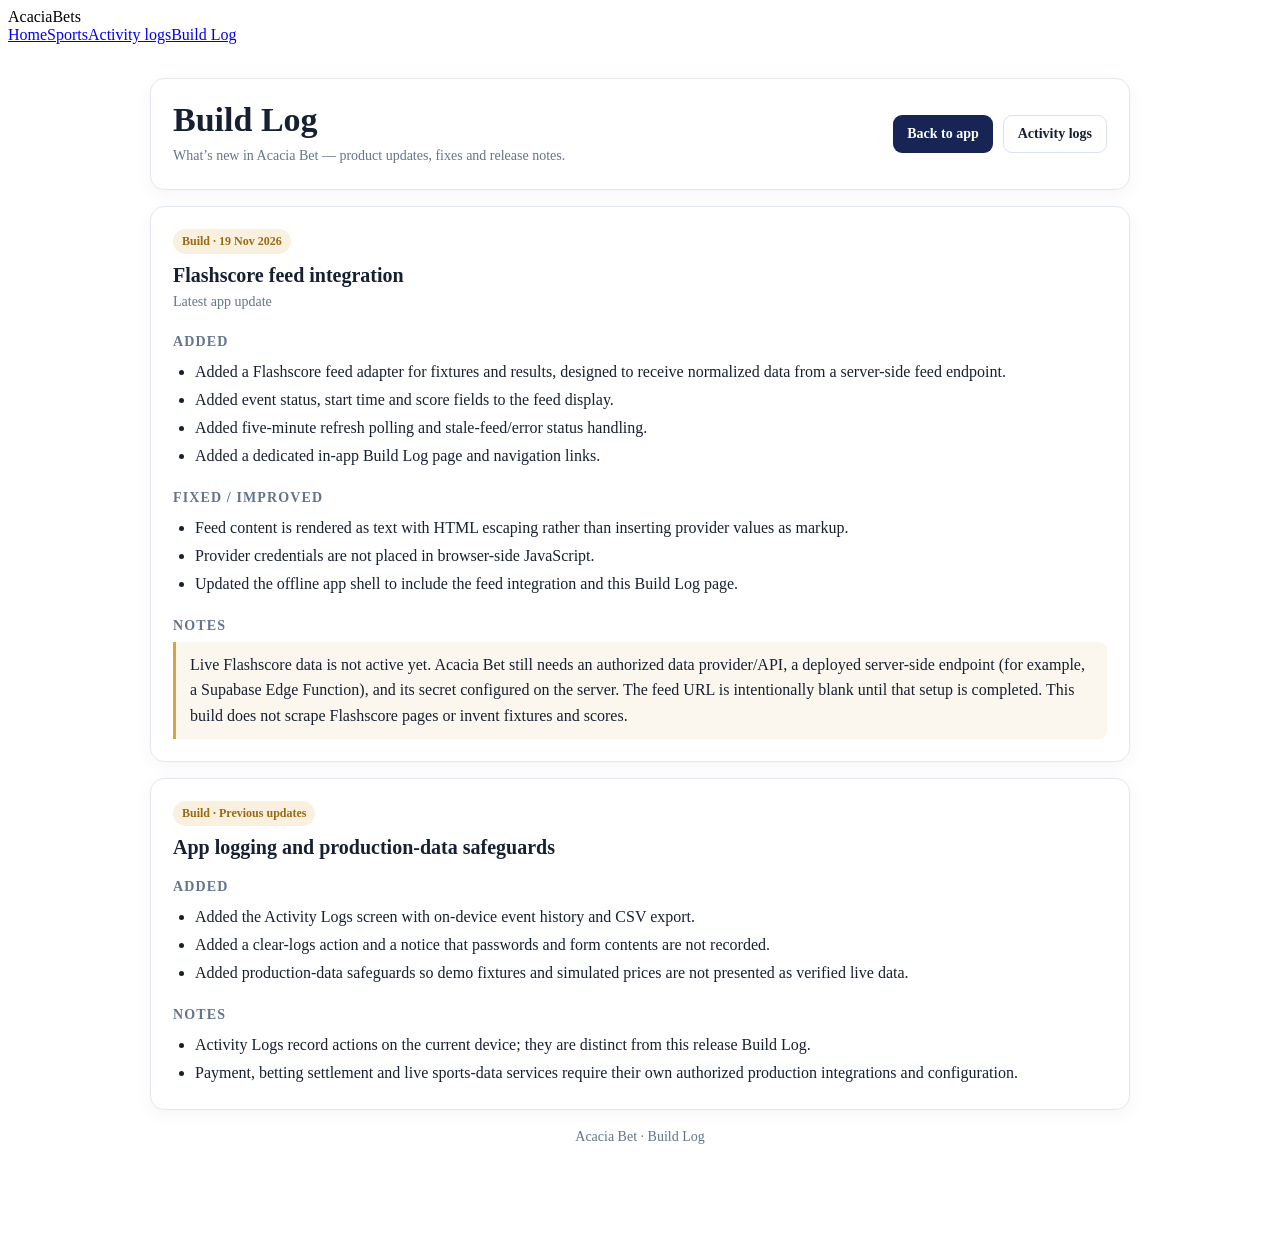
==== build-log.html @ 7f42c7b1 "Add files via upload" ====
<!DOCTYPE html>
<html lang="en">
<head>
<meta charset="UTF-8"><meta name="viewport" content="width=device-width, initial-scale=1.0">
<meta name="theme-color" content="#172554"><title>Acacia Bet — Build Log</title>
<link rel="manifest" href="manifest.webmanifest"><link rel="stylesheet" href="styles.css">
<style>
.build-shell{max-width:980px;margin:34px auto;padding:0 20px 48px;color:var(--text,#172033)}
.build-top,.build-entry{background:var(--card,#fff);border:1px solid var(--border,#e3e8ef);border-radius:14px;padding:22px;margin:0 0 16px;box-shadow:0 4px 18px rgba(15,23,42,.045)}
.build-top{display:flex;align-items:center;justify-content:space-between;gap:16px;flex-wrap:wrap}
.build-top h1{margin:0 0 6px;font-size:clamp(25px,4vw,34px)}.build-muted{color:var(--muted,#64748b);font-size:14px;line-height:1.6}
.build-entry h2{font-size:20px;margin:0 0 4px}.build-entry h3{font-size:14px;text-transform:uppercase;letter-spacing:.08em;margin:20px 0 8px;color:var(--muted,#64748b)}
.build-entry ul{margin:8px 0 0;padding-left:22px;line-height:1.75}.build-version{display:inline-block;font-size:12px;font-weight:700;padding:5px 9px;border-radius:999px;background:rgba(217,164,65,.16);color:#9a6a12;margin-bottom:10px}
.build-nav{display:flex;gap:10px;flex-wrap:wrap}.build-nav a{display:inline-flex;align-items:center;text-decoration:none;border-radius:9px;padding:10px 14px;background:#172554;color:white;font-weight:600;font-size:14px}.build-nav a.secondary{background:transparent;color:inherit;border:1px solid var(--border,#dbe2ea)}
.build-note{border-left:3px solid #d6a441;padding:10px 14px;background:rgba(214,164,65,.09);border-radius:0 8px 8px 0;line-height:1.6}
@media(max-width:600px){.build-shell{margin:18px auto;padding:0 14px 32px}.build-top,.build-entry{padding:17px}}
</style></head>
<body>
<header><div class="header-inner"><a class="wordmark" href="index.html" style="text-decoration:none;color:inherit">Acacia<span>Bets</span></a><nav class="primary-nav"><a href="index.html">Home</a><a href="index.html#fixtures">Sports</a><a href="logs.html">Activity logs</a><a class="active" href="build-log.html">Build Log</a></nav></div></header>
<main class="build-shell">
<section class="build-top"><div><h1>Build Log</h1><div class="build-muted">What’s new in Acacia Bet — product updates, fixes and release notes.</div></div><div class="build-nav"><a href="index.html">Back to app</a><a class="secondary" href="logs.html">Activity logs</a></div></section>
<article class="build-entry"><span class="build-version">Build · 19 Nov 2026</span><h2>Flashscore feed integration</h2><div class="build-muted">Latest app update</div>
<h3>Added</h3><ul>
<li>Added a Flashscore feed adapter for fixtures and results, designed to receive normalized data from a server-side feed endpoint.</li>
<li>Added event status, start time and score fields to the feed display.</li>
<li>Added five-minute refresh polling and stale-feed/error status handling.</li>
<li>Added a dedicated in-app Build Log page and navigation links.</li>
</ul>
<h3>Fixed / improved</h3><ul>
<li>Feed content is rendered as text with HTML escaping rather than inserting provider values as markup.</li>
<li>Provider credentials are not placed in browser-side JavaScript.</li>
<li>Updated the offline app shell to include the feed integration and this Build Log page.</li>
</ul>
<h3>Notes</h3><div class="build-note">Live Flashscore data is not active yet. Acacia Bet still needs an authorized data provider/API, a deployed server-side endpoint (for example, a Supabase Edge Function), and its secret configured on the server. The feed URL is intentionally blank until that setup is completed. This build does not scrape Flashscore pages or invent fixtures and scores.</div>
</article>
<article class="build-entry"><span class="build-version">Build · Previous updates</span><h2>App logging and production-data safeguards</h2>
<h3>Added</h3><ul><li>Added the Activity Logs screen with on-device event history and CSV export.</li><li>Added a clear-logs action and a notice that passwords and form contents are not recorded.</li><li>Added production-data safeguards so demo fixtures and simulated prices are not presented as verified live data.</li></ul>
<h3>Notes</h3><ul><li>Activity Logs record actions on the current device; they are distinct from this release Build Log.</li><li>Payment, betting settlement and live sports-data services require their own authorized production integrations and configuration.</li></ul>
</article>
<p class="build-muted" style="text-align:center">Acacia Bet · Build Log</p>
</main><script src="pwa-register.js" defer></script></body></html>
---- styles.css ----
/* Styles for page-games */

  
body.page-games {
    --bg: #FFFFFF;
    --bg-rgb: 255,255,255;
    --bg-alt: #F6F5F1;
    --surface: #FFFFFF;
    --surface-alt: #F1EFE8;
    --text: #14181A;
    --text-rgb: 20,24,26;
    --ink: #14181A;
    --gold: #F2A93B;
    --gold-dim: #C98A2C;
    --coral: #D6472E;
    --mint: #1B9C6E;
    --line: rgba(20,24,26,0.12);
    --display: Cambria, Georgia, "Times New Roman", serif;
    --body: Cambria, Georgia, "Times New Roman", serif;
    --mono: Cambria, Georgia, "Times New Roman", serif;
    color-scheme: light;
  }

  
body.page-games [data-theme="dark"] {
    --bg: #0B0D0C;
    --bg-rgb: 11,13,12;
    --bg-alt: #14181A;
    --surface: #14181A;
    --surface-alt: #1B211F;
    --text: #F4EFE2;
    --text-rgb: 244,239,226;
    --ink: #14181A;
    --coral: #FF6B52;
    --mint: #4FD1A5;
    --line: rgba(244,239,226,0.14);
    color-scheme: dark;
  }

  
body.page-games * {box-sizing:border-box; margin:0; padding:0;}

  
body.page-games {scroll-behavior:smooth; width:100%; overflow-x:hidden;}

  
body.page-games {width:100%; overflow-x:hidden;}

  
body.page-games {
    background: var(--bg);
    color: var(--text);
    font-family: var(--body);
    line-height:1.5;
    transition: background .2s, color .2s;
  }

  
body.page-games a {color:inherit; text-decoration:none;}

  
body.page-games img {max-width:100%; display:block;}

  
body.page-games button {font-family:inherit; cursor:pointer;}

  
body.page-games :focus-visible {outline:2px solid var(--gold); outline-offset:2px;}


  
body.page-games .wrap {max-width:1500px; margin:0 auto; padding:0 40px;}


  
/* ===== demo banner ===== */

  
body.page-games .demo-banner {
    background: var(--gold);
    color:var(--ink);
    font-family: var(--mono);
    font-size:12.5px;
    font-weight:600;
    letter-spacing:.02em;
    text-align:center;
    padding:9px 16px;
  }


  
/* ===== nav ===== */

  
body.page-games header.nav {
    position:sticky; top:0; z-index:50;
    background: rgba(var(--bg-rgb), 0.92);
    backdrop-filter: blur(10px);
    border-bottom:1px solid var(--line);
  }

  
body.page-games .nav-inner {
    display:flex; align-items:center; justify-content:space-between;
    padding:16px 24px;
  }

  
body.page-games .logo {
    font-family:var(--display);
    font-weight:800;
    font-size:24px;
    letter-spacing:.01em;
    display:flex; align-items:center; gap:8px;
  }

  
body.page-games .logo .dot {color:var(--gold);}

  
body.page-games nav.links {display:flex; gap:28px; font-size:14.5px; font-weight:500;}

  
body.page-games nav.links a {color:rgba(var(--text-rgb),0.75); transition:color .15s;}

  
body.page-games nav.links a:hover {color:var(--text);}

  
body.page-games nav.links a.nav-active {color:var(--gold);}

  
body.page-games .nav-actions {display:flex; gap:10px; align-items:center;}

  
body.page-games .logged-out-actions {display:flex; gap:10px;}

  
body.page-games .theme-toggle {
    width:38px; height:38px; border-radius:8px; border:1px solid var(--line);
    background:transparent; font-size:16px; display:flex; align-items:center; justify-content:center;
    transition:all .15s;
  }

  
body.page-games .theme-toggle:hover {border-color:var(--gold);}

  
body.page-games .btn {
    font-size:14px; font-weight:600; padding:10px 18px; border-radius:6px;
    border:1px solid var(--line); background:transparent; color:var(--text);
    transition:all .15s;
  }

  
body.page-games .btn:hover {border-color:var(--text);}

  
body.page-games .btn-gold {
    background:var(--gold); color:var(--ink); border-color:var(--gold);
  }

  
body.page-games .btn-gold:hover {background:#ffbf5c; border-color:#ffbf5c;}

  
body.page-games .menu-toggle {display:none; background:none; border:none; color:var(--text); font-size:22px;}


  
/* ===== hero / scoreboard ===== */

  
body.page-games .hero {
    position:relative;
    background:
      radial-gradient(ellipse 900px 500px at 80% -10%, rgba(242,169,59,0.14), transparent 60%),
      linear-gradient(180deg, var(--surface-alt) 0%, var(--surface) 100%);
    border-bottom:1px solid var(--line);
    overflow:hidden;
  }

  
body.page-games .hero-inner {
    padding:72px 24px 48px;
    display:grid; grid-template-columns: 1.1fr 0.9fr; gap:48px; align-items:center;
  }

  
body.page-games .eyebrow {
    font-family:var(--mono); font-size:12px; color:var(--gold-dim);
    letter-spacing:.12em; text-transform:uppercase; margin-bottom:18px;
    display:flex; align-items:center; gap:8px;
  }

  
body.page-games .eyebrow .live-pip {
    width:7px; height:7px; border-radius:50%; background:var(--coral);
    box-shadow:0 0 0 0 rgba(232,92,65,0.6);
    animation: pulse 1.8s infinite;
  }

  
@keyframes pulse{
    0%{box-shadow:0 0 0 0 rgba(232,92,65,0.55);}
    70%{box-shadow:0 0 0 8px rgba(232,92,65,0);}
    100%{box-shadow:0 0 0 0 rgba(232,92,65,0);}
  }

  
body.page-games h1 {
    font-family:var(--display); font-weight:800;
    font-size:clamp(40px, 5.4vw, 68px);
    line-height:0.96; letter-spacing:-.01em;
    margin-bottom:20px;
  }

  
body.page-games h1 .accent {color:var(--gold);}

  
body.page-games .hero-sub {
    font-size:17px; color:rgba(var(--text-rgb),0.72); max-width:44ch; margin-bottom:30px;
  }

  
body.page-games .hero-cta {display:flex; gap:12px; flex-wrap:wrap;}

  
body.page-games .btn-lg {padding:14px 26px; font-size:15px; border-radius:7px;}


  
/* flip scoreboard */

  
body.page-games .scoreboard {
    background: var(--bg);
    border:1px solid var(--line);
    border-radius:14px;
    overflow:hidden;
    box-shadow: 0 30px 60px -20px rgba(0,0,0,0.6);
  }

  
body.page-games .scoreboard-head {
    display:flex; align-items:center; justify-content:space-between;
    padding:14px 18px; border-bottom:1px solid var(--line);
    font-family:var(--mono); font-size:11.5px; color:rgba(var(--text-rgb),0.55);
    text-transform:uppercase; letter-spacing:.08em;
  }

  
body.page-games .flip-row {
    display:grid; grid-template-columns: 1fr auto auto auto;
    align-items:center; gap:10px;
    padding:16px 18px; border-bottom:1px solid var(--line);
  }

  
body.page-games .flip-row:last-child {border-bottom:none;}

  
body.page-games .fixture {font-size:13.5px; font-weight:600;}

  
body.page-games .fixture .vs {color:rgba(var(--text-rgb),0.4); font-weight:400; margin:0 4px;}

  
body.page-games .flip-tile {
    font-family:var(--mono); font-weight:600; font-size:14px;
    background:var(--surface-alt); color:var(--gold-dim);
    border:1px solid rgba(242,169,59,0.35);
    border-radius:5px; padding:7px 10px; min-width:52px; text-align:center;
  }


  
/* ===== section shell ===== */

  
body.page-games section {padding:64px 0;}

  
body.page-games .section-head {
    display:flex; align-items:baseline; justify-content:space-between; gap:16px;
    margin-bottom:28px; flex-wrap:wrap;
  }

  
body.page-games h2 {font-family:var(--display); font-weight:700; font-size:clamp(26px,3.2vw,36px);}

  
body.page-games .section-note {font-size:13.5px; color:rgba(var(--text-rgb),0.55); font-family:var(--mono);}


  
/* sport tabs */

  
body.page-games .tabs {display:flex; gap:8px; margin-bottom:24px; flex-wrap:wrap;}

  
body.page-games .tab {
    font-size:13.5px; font-weight:600; padding:8px 16px; border-radius:20px;
    border:1px solid var(--line); background:rgba(var(--text-rgb),0.03);
    color:rgba(var(--text-rgb),0.65);
  }

  
body.page-games .tab.active {background:var(--gold); border-color:var(--gold); color:var(--ink);}


  
/* match card */

  
body.page-games .matches {display:flex; flex-direction:column; gap:1px; background:var(--line); border:1px solid var(--line); border-radius:12px; overflow:hidden;}

  
body.page-games .match {
    background:var(--surface);
    padding:18px 20px;
    display:grid; grid-template-columns: 90px 1fr auto; gap:18px; align-items:center;
  }

  
body.page-games .match-time {font-family:var(--mono); font-size:12px; color:rgba(var(--text-rgb),0.5);}

  
body.page-games .match-time .today {color:var(--gold-dim); font-weight:600; display:block; margin-bottom:2px;}

  
body.page-games .match-teams {font-size:15px; font-weight:600;}

  
body.page-games .match-teams .league {
    display:block; font-family:var(--mono); font-size:11px; font-weight:500;
    color:rgba(var(--text-rgb),0.45); text-transform:uppercase; letter-spacing:.06em; margin-bottom:5px;
  }

  
body.page-games .odds-row {display:flex; gap:8px;}

  
body.page-games .odd-btn {
    display:flex; flex-direction:column; align-items:center; gap:2px;
    background:rgba(var(--text-rgb),0.04); border:1px solid var(--line);
    border-radius:7px; padding:8px 14px; min-width:64px;
    font-family:var(--mono); transition:all .15s;
  }

  
body.page-games .odd-btn:hover {border-color:var(--gold); background:rgba(242,169,59,0.08);}

  
body.page-games .odd-btn .lbl {font-size:10px; color:rgba(var(--text-rgb),0.45); text-transform:uppercase;}

  
body.page-games .odd-btn .val {font-size:15px; font-weight:600; color:var(--gold-dim);}

  
body.page-games .odd-btn.selected {background:var(--gold); border-color:var(--gold);}

  
body.page-games .odd-btn.selected .val, body.page-games .odd-btn.selected .lbl {color:var(--ink);}


  
/* ===== aviator crash game ===== */

  
body.page-games .aviator-wrap {
    background: linear-gradient(180deg, #0d2a20 0%, var(--surface) 100%);
    border:1px solid var(--line); border-radius:16px; overflow:hidden;
  }

  
body.page-games .aviator-history {
    display:flex; gap:8px; padding:14px 20px; border-bottom:1px solid var(--line);
    overflow-x:auto;
  }

  
body.page-games .hist-pill {
    font-family:var(--mono); font-size:12px; font-weight:600;
    padding:5px 10px; border-radius:20px; white-space:nowrap;
    background:rgba(var(--text-rgb),0.06); color:rgba(var(--text-rgb),0.5);
  }

  
body.page-games .hist-pill.win {color:var(--gold-dim); background:rgba(242,169,59,0.18);}

  
body.page-games .hist-pill.big {color:var(--coral); background:rgba(232,92,65,0.14);}


  
body.page-games .aviator-stage {
    position:relative; height:280px; margin:0 20px;
    background:
      radial-gradient(ellipse 500px 260px at 30% 100%, rgba(242,169,59,0.10), transparent 65%),
      var(--bg);
    border-radius:10px; overflow:hidden;
    background-size: 26px 26px;
    background-image:
      linear-gradient(rgba(var(--text-rgb),0.045) 1px, transparent 1px),
      linear-gradient(90deg, rgba(var(--text-rgb),0.045) 1px, transparent 1px);
  }

  
body.page-games #curveSvg {position:absolute; inset:0; width:100%; height:100%;}

  
body.page-games .plane-emoji {
    position:absolute; font-size:22px; transform:translate(-50%,-50%) rotate(-8deg);
    transition:left .12s linear, bottom .12s linear;
    filter:drop-shadow(0 4px 8px rgba(0,0,0,0.4));
  }

  
body.page-games .multiplier-display {
    position:absolute; top:50%; left:50%; transform:translate(-50%,-50%);
    text-align:center; z-index:5; pointer-events:none;
  }

  
body.page-games .multiplier-display .mult {
    font-family:var(--display); font-weight:800; font-size:56px; color:var(--text);
    letter-spacing:-.01em;
  }

  
body.page-games .multiplier-display .mult.flying {color:var(--gold);}

  
body.page-games .multiplier-display .mult.crashed {color:var(--coral);}

  
body.page-games .multiplier-display .status {
    font-family:var(--mono); font-size:12px; letter-spacing:.1em; text-transform:uppercase;
    color:rgba(var(--text-rgb),0.5); margin-top:4px;
  }

  
body.page-games .round-caption {
    position:absolute; bottom:12px; left:0; right:0; text-align:center;
    font-family:var(--mono); font-size:11.5px; color:rgba(var(--text-rgb),0.4);
  }


  
body.page-games .aviator-panels {
    display:grid; grid-template-columns:1fr 1fr; gap:1px; background:var(--line);
    border-top:1px solid var(--line); margin-top:20px;
  }

  
body.page-games .bet-panel {background:var(--surface); padding:20px;}

  
body.page-games .bet-panel-head {display:flex; justify-content:space-between; align-items:center; margin-bottom:14px;}

  
body.page-games .bet-panel-head span {font-family:var(--mono); font-size:11px; text-transform:uppercase; letter-spacing:.08em; color:rgba(var(--text-rgb),0.5);}

  
body.page-games .stake-row {display:flex; gap:8px; margin-bottom:10px;}

  
body.page-games .stake-input {
    flex:1; padding:12px; border-radius:8px; border:1px solid var(--line);
    background:rgba(var(--text-rgb),0.04); color:var(--text); font-family:var(--mono); font-size:15px; font-weight:600;
  }

  
body.page-games .stake-input:focus {border-color:var(--gold); outline:none;}

  
body.page-games .stake-btns {display:flex; gap:6px; margin-bottom:14px;}

  
body.page-games .stake-chip {
    flex:1; font-family:var(--mono); font-size:12px; font-weight:600; padding:7px 0;
    border-radius:6px; border:1px solid var(--line); background:transparent; color:rgba(var(--text-rgb),0.6);
  }

  
body.page-games .stake-chip:hover {border-color:var(--gold); color:var(--gold);}

  
body.page-games .auto-row {
    display:flex; align-items:center; justify-content:space-between; gap:10px;
    font-size:12.5px; color:rgba(var(--text-rgb),0.6); margin-bottom:14px;
  }

  
body.page-games .auto-row input[type=text] {
    width:78px; padding:7px 8px; border-radius:6px; border:1px solid var(--line);
    background:rgba(var(--text-rgb),0.04); color:var(--text); font-family:var(--mono); font-size:13px;
  }

  
body.page-games .switch {
    position:relative; width:36px; height:20px; background:rgba(var(--text-rgb),0.15); border-radius:20px; cursor:pointer;
  }

  
body.page-games .switch.on {background:var(--gold);}

  
body.page-games .switch::after {
    content:""; position:absolute; top:2px; left:2px; width:16px; height:16px;
    background:var(--text); border-radius:50%; transition:left .15s;
  }

  
body.page-games .switch.on::after {left:18px; background:var(--surface);}

  
body.page-games .bet-action {
    width:100%; padding:16px; border-radius:9px; border:none;
    font-family:var(--display); font-weight:700; font-size:18px; letter-spacing:.01em;
    background:var(--gold); color:var(--ink); transition:all .12s;
  }

  
body.page-games .bet-action:hover {background:#ffbf5c;}

  
body.page-games .bet-action.placed {background:var(--coral); color:var(--text);}

  
body.page-games .bet-action .sub {display:block; font-family:var(--mono); font-size:11px; font-weight:500; margin-top:2px; letter-spacing:normal;}


  
body.page-games .aviator-footer {
    display:flex; justify-content:space-between; align-items:center; flex-wrap:wrap; gap:10px;
    padding:16px 20px; font-family:var(--mono); font-size:11.5px; color:rgba(var(--text-rgb),0.45);
  }

  
body.page-games .gg-badge {
    display:inline-flex; align-items:center; gap:6px; font-weight:700; color:var(--gold-dim);
    letter-spacing:.04em;
  }


  
@media  (max-width:860px){
    
body.page-games .aviator-panels {grid-template-columns:1fr;}

    
body.page-games .multiplier-display .mult {font-size:40px;}

  }


  
/* ===== live scores ===== */

  
body.page-games .results-strip {display:flex; gap:10px; overflow-x:auto; padding-bottom:6px; margin-bottom:24px;}

  
body.page-games .result-chip {
    flex:0 0 auto; background:var(--surface); border:1px solid var(--line); border-radius:10px;
    padding:12px 16px; min-width:180px;
  }

  
body.page-games .result-chip .rc-league {font-family:var(--mono); font-size:10px; color:rgba(var(--text-rgb),0.45); text-transform:uppercase; letter-spacing:.06em; margin-bottom:6px;}

  
body.page-games .result-chip .rc-row {display:flex; justify-content:space-between; font-size:13px; font-weight:600; padding:2px 0;}

  
body.page-games .result-chip .rc-score {font-family:var(--mono); color:var(--gold-dim);}

  
body.page-games .result-chip .rc-ft {font-family:var(--mono); font-size:10px; color:rgba(var(--text-rgb),0.4); margin-top:6px;}


  
body.page-games .live-card {
    background:var(--surface); border:1px solid var(--line); border-radius:14px; padding:24px;
  }

  
body.page-games .live-card-head {display:flex; align-items:center; justify-content:space-between; gap:10px; margin-bottom:18px; flex-wrap:wrap;}

  
body.page-games .live-badge {
    font-family:var(--mono); font-size:11px; font-weight:700; letter-spacing:.06em;
    padding:5px 10px; border-radius:20px; display:inline-flex; align-items:center; gap:6px;
    background:rgba(var(--text-rgb),0.06); color:rgba(var(--text-rgb),0.5);
  }

  
body.page-games .live-badge.is-live {background:rgba(232,92,65,0.14); color:var(--coral);}

  
body.page-games .live-badge .dot {width:6px; height:6px; border-radius:50%; background:currentColor;}

  
body.page-games .live-badge.is-live .dot {animation:pulse 1.6s infinite;}

  
body.page-games .live-fixture {font-family:var(--display); font-weight:700; font-size:22px; margin-bottom:4px;}

  
body.page-games .live-meta {font-family:var(--mono); font-size:12px; color:rgba(var(--text-rgb),0.5);}

  
body.page-games .live-odds {display:flex; gap:10px; margin-top:18px; flex-wrap:wrap;}


  
/* ===== wallet / bet-slip switcher ===== */

  
body.page-games .wallet-card {
    background:var(--surface); border:1px solid var(--line); border-radius:14px; overflow:hidden;
    max-width:520px;
  }

  
body.page-games .wallet-tabs {display:flex; border-bottom:1px solid var(--line);}

  
body.page-games .wallet-tab {
    flex:1; padding:14px; font-size:13.5px; font-weight:600; background:transparent; border:none;
    color:rgba(var(--text-rgb),0.55); border-bottom:2px solid transparent;
  }

  
body.page-games .wallet-tab.active {color:var(--gold-dim); border-bottom-color:var(--gold);}

  
body.page-games .wallet-pane {padding:22px; display:none;}

  
body.page-games .wallet-pane.active {display:block;}

  
body.page-games .wallet-balance {font-family:var(--display); font-weight:800; font-size:38px; margin-bottom:4px;}

  
body.page-games .wallet-balance-lbl {font-family:var(--mono); font-size:11.5px; color:rgba(var(--text-rgb),0.5); text-transform:uppercase; letter-spacing:.06em; margin-bottom:18px;}

  
body.page-games .wallet-actions {display:flex; gap:10px;}

  
body.page-games .slip-empty {font-size:13.5px; color:rgba(var(--text-rgb),0.55); text-align:center; padding:20px 0;}


  
/* ===== spin & win ===== */

  
body.page-games .spin-wrap {
    background:var(--surface); border:1px solid var(--line); border-radius:16px; padding:32px;
    display:grid; grid-template-columns:auto 1fr; gap:36px; align-items:center;
  }

  
body.page-games .wheel-outer {position:relative; width:260px; height:260px; flex:0 0 auto;}

  
body.page-games .wheel-pointer {
    position:absolute; top:-4px; left:50%; transform:translateX(-50%);
    width:0; height:0; border-left:12px solid transparent; border-right:12px solid transparent;
    border-top:20px solid var(--gold); z-index:5;
  }

  
body.page-games #spinWheel {width:100%; height:100%; transition: transform 4.5s cubic-bezier(.17,.67,.16,.99);}

  
body.page-games .spin-btn {
    position:absolute; top:50%; left:50%; transform:translate(-50%,-50%);
    width:64px; height:64px; border-radius:50%; border:3px solid var(--surface);
    background:var(--gold); color:var(--ink); font-family:var(--display); font-weight:800; font-size:14px;
    box-shadow:0 4px 14px rgba(0,0,0,0.25);
  }

  
body.page-games .spin-btn:disabled {opacity:0.6;}

  
body.page-games .spin-info h3 {font-family:var(--display); font-size:24px; font-weight:700; margin-bottom:10px;}

  
body.page-games .spin-info p {font-size:14px; color:rgba(var(--text-rgb),0.65); max-width:44ch; margin-bottom:16px;}

  
body.page-games .spin-result {
    font-family:var(--mono); font-size:13px; font-weight:600; color:var(--gold-dim);
    min-height:20px;
  }

  
@media  (max-width:860px){
    
body.page-games .spin-wrap {grid-template-columns:1fr; justify-items:center; text-align:center;}

  }


  
/* ===== how it works ===== */

  
body.page-games .steps {display:grid; grid-template-columns:repeat(4,1fr); gap:20px;}

  
body.page-games .step {
    background:var(--surface); border:1px solid var(--line); border-radius:12px; padding:24px;
  }

  
body.page-games .step-num {font-family:var(--display); font-size:34px; font-weight:800; color:var(--gold); margin-bottom:10px;}

  
body.page-games .step h3 {font-size:16px; margin-bottom:8px; font-weight:600;}

  
body.page-games .step p {font-size:13.5px; color:rgba(var(--text-rgb),0.6);}


  
/* ===== responsible gambling ===== */

  
body.page-games .rg {
    background: linear-gradient(180deg, var(--surface-alt) 0%, var(--surface) 100%);
    border:1px solid var(--line); border-radius:16px; padding:40px;
    display:grid; grid-template-columns:1.2fr 1fr; gap:32px; align-items:center;
  }

  
body.page-games .rg h2 {margin-bottom:14px;}

  
body.page-games .rg p {color:rgba(var(--text-rgb),0.72); font-size:14.5px; max-width:52ch; margin-bottom:18px;}

  
body.page-games .rg-tags {display:flex; gap:10px; flex-wrap:wrap;}

  
body.page-games .rg-tag {
    font-family:var(--mono); font-size:12px; border:1px solid var(--line);
    padding:8px 14px; border-radius:20px; color:rgba(var(--text-rgb),0.75);
  }

  
body.page-games .rg-card {
    background:var(--bg); border:1px solid var(--line); border-radius:12px; padding:22px;
  }

  
body.page-games .rg-card .rg-num {font-family:var(--display); font-weight:800; font-size:30px; color:var(--gold);}

  
body.page-games .rg-card .rg-lbl {font-family:var(--mono); font-size:11px; text-transform:uppercase; letter-spacing:.06em; color:rgba(var(--text-rgb),0.5); margin-top:4px;}

  
body.page-games .rg-divider {height:1px; background:var(--line); margin:16px 0;}


  
/* ===== footer ===== */

  
body.page-games footer {border-top:1px solid var(--line); padding:56px 0 28px; background:var(--surface);}

  
body.page-games .footer-top {display:grid; grid-template-columns:1.5fr 1fr 1fr 1fr 1.1fr; gap:32px; margin-bottom:40px;}

  
body.page-games .footer-brand p {font-size:13.5px; color:rgba(var(--text-rgb),0.6); margin-top:12px; max-width:30ch;}

  
body.page-games .footer-social {display:flex; gap:8px; margin-top:18px;}

  
body.page-games .footer-social a {
    width:34px; height:34px; border-radius:8px; border:1px solid var(--line);
    display:flex; align-items:center; justify-content:center; font-size:14px; color:rgba(var(--text-rgb),0.6);
  }

  
body.page-games .footer-social a:hover {border-color:var(--gold); color:var(--gold-dim);}

  
body.page-games .footer-col h4 {font-family:var(--mono); font-size:11px; text-transform:uppercase; letter-spacing:.08em; color:rgba(var(--text-rgb),0.45); margin-bottom:16px;}

  
body.page-games .footer-col a {display:block; font-size:13.5px; color:rgba(var(--text-rgb),0.72); margin-bottom:11px;}

  
body.page-games .footer-col a:hover {color:var(--gold-dim);}

  
body.page-games .footer-newsletter p {font-size:13px; color:rgba(var(--text-rgb),0.6); margin-bottom:12px;}

  
body.page-games .footer-newsletter-row {display:flex; gap:8px;}

  
body.page-games .footer-newsletter-row input {
    flex:1; min-width:0; padding:10px 12px; border-radius:7px; border:1px solid var(--line);
    background:var(--bg); color:var(--text); font-size:13px; font-family:var(--body);
  }

  
body.page-games .footer-newsletter-row input:focus {border-color:var(--gold); outline:none;}

  
body.page-games .footer-newsletter-row button {
    padding:10px 16px; border-radius:7px; border:1px solid var(--gold); background:var(--gold);
    color:var(--ink); font-size:13px; font-weight:600; white-space:nowrap;
  }

  
body.page-games .footer-divider {height:1px; background:var(--line); margin-bottom:22px;}

  
body.page-games .footer-bottom {
    font-size:12px; color:rgba(var(--text-rgb),0.4); font-family:var(--mono);
    display:flex; justify-content:space-between; align-items:center; flex-wrap:wrap; gap:12px;
  }

  
body.page-games .back-to-top {
    display:flex; align-items:center; gap:6px; border:1px solid var(--line); border-radius:20px;
    padding:7px 14px; font-family:var(--mono); font-size:11.5px; color:rgba(var(--text-rgb),0.6);
    background:transparent;
  }

  
body.page-games .back-to-top:hover {border-color:var(--gold); color:var(--gold-dim);}


  
/* ===== modal (login/signup, cosmetic) ===== */

  
body.page-games .modal-backdrop {
    position:fixed; inset:0; background:rgba(8,15,12,0.7); backdrop-filter:blur(4px);
    display:none; align-items:center; justify-content:center; z-index:100; padding:20px;
  }

  
body.page-games .modal-backdrop.open {display:flex;}

  
body.page-games .modal {
    background:var(--surface); border:1px solid var(--line); border-radius:14px;
    width:100%; max-width:400px; padding:30px;
  }

  
body.page-games .modal-head {display:flex; justify-content:space-between; align-items:center; margin-bottom:22px;}

  
body.page-games .modal-head h3 {font-family:var(--display); font-size:22px; font-weight:700;}

  
body.page-games .modal-close {background:none; border:none; color:rgba(var(--text-rgb),0.6); font-size:20px;}

  
body.page-games .field {margin-bottom:14px;}

  
body.page-games .field label {display:block; font-size:12.5px; margin-bottom:6px; color:rgba(var(--text-rgb),0.65);}

  
body.page-games .field input {
    width:100%; padding:11px 12px; border-radius:7px; border:1px solid var(--line);
    background:rgba(var(--text-rgb),0.04); color:var(--text); font-size:14px; font-family:var(--body);
  }

  
body.page-games .field input:focus {border-color:var(--gold); outline:none;}

  
body.page-games .modal-note {font-size:12px; color:rgba(var(--text-rgb),0.45); margin-top:14px; text-align:center;}

  
body.page-games .field.has-error input {border-color:var(--coral);}

  
body.page-games .field-error {font-size:12px; color:var(--coral); margin-top:5px; display:none;}

  
body.page-games .field.has-error .field-error {display:block;}

  
body.page-games .modal-tabs {display:flex; gap:4px; background:var(--surface-alt); border-radius:8px; padding:4px; margin-bottom:20px;}

  
body.page-games .modal-tab {flex:1; padding:9px; font-size:13px; font-weight:600; border-radius:6px; background:transparent; border:none; color:rgba(var(--text-rgb),0.55);}

  
body.page-games .modal-tab.active {background:var(--surface); color:var(--text); box-shadow:0 1px 4px rgba(0,0,0,0.15);}

  
body.page-games .modal-form {display:none;}

  
body.page-games .modal-form.active {display:block;}

  
body.page-games .account-chip {
    display:flex; align-items:center; gap:8px; padding:8px 12px; border-radius:8px;
    border:1px solid var(--line); background:transparent; font-size:13.5px; font-weight:600; color:var(--text);
  }

  
body.page-games .account-chip .avatar {
    width:22px; height:22px; border-radius:50%; background:var(--gold); color:var(--ink);
    display:flex; align-items:center; justify-content:center; font-size:11px; font-weight:800;
  }

  
body.page-games .account-menu {
    position:relative;
  }

  
body.page-games .account-dropdown {
    position:absolute; top:calc(100% + 8px); right:0; background:var(--surface); border:1px solid var(--line);
    border-radius:10px; min-width:180px; padding:8px; display:none; box-shadow:0 12px 30px -8px rgba(0,0,0,0.3); z-index:60;
  }

  
body.page-games .account-dropdown.open {display:block;}

  
body.page-games .account-dropdown .ad-item {
    display:block; width:100%; text-align:left; padding:9px 10px; border-radius:6px; font-size:13px;
    background:transparent; border:none; color:var(--text);
  }

  
body.page-games .account-dropdown .ad-item:hover {background:var(--surface-alt);}


  
/* ===== bet slip toast (cosmetic) ===== */

  
body.page-games .slip-toast {
    position:fixed; bottom:22px; right:22px; z-index:90;
    background:var(--gold); color:var(--ink); border-radius:10px;
    padding:14px 18px; font-size:13.5px; font-weight:600;
    box-shadow:0 20px 40px -12px rgba(0,0,0,0.5);
    display:flex; align-items:center; gap:10px;
    transform:translateY(140%); opacity:0; transition:all .35s cubic-bezier(.2,.9,.3,1.3);
  }

  
body.page-games .slip-toast.show {transform:translateY(0); opacity:1;}


  
@media  (max-width:860px){
    
body.page-games .wrap {padding:0 20px;}

    
body.page-games nav.links {display:none;}

    
body.page-games .menu-toggle {display:block;}

    
body.page-games .hero-inner {grid-template-columns:1fr; padding-top:40px;}

    
body.page-games .steps {grid-template-columns:1fr 1fr;}

    
body.page-games .rg {grid-template-columns:1fr;}

    
body.page-games .footer-top {grid-template-columns:1fr 1fr;}

    
body.page-games .match {grid-template-columns:1fr; text-align:left;}

    
body.page-games .odds-row {overflow-x:auto;}

  }

  
@media  (prefers-reduced-motion: reduce){
    
body.page-games * {animation:none !important; transition:none !important;}

  }



/* Styles for page-how */

  
body.page-how {
    --bg: #FFFFFF;
    --bg-rgb: 255,255,255;
    --bg-alt: #F6F5F1;
    --surface: #FFFFFF;
    --surface-alt: #F1EFE8;
    --text: #14181A;
    --text-rgb: 20,24,26;
    --ink: #14181A;
    --gold: #F2A93B;
    --gold-dim: #C98A2C;
    --coral: #D6472E;
    --mint: #1B9C6E;
    --line: rgba(20,24,26,0.12);
    --display: Cambria, Georgia, "Times New Roman", serif;
    --body: Cambria, Georgia, "Times New Roman", serif;
    --mono: Cambria, Georgia, "Times New Roman", serif;
    color-scheme: light;
  }

  
body.page-how [data-theme="dark"] {
    --bg: #0B0D0C;
    --bg-rgb: 11,13,12;
    --bg-alt: #14181A;
    --surface: #14181A;
    --surface-alt: #1B211F;
    --text: #F4EFE2;
    --text-rgb: 244,239,226;
    --ink: #14181A;
    --coral: #FF6B52;
    --mint: #4FD1A5;
    --line: rgba(244,239,226,0.14);
    color-scheme: dark;
  }

  
body.page-how * {box-sizing:border-box; margin:0; padding:0;}

  
body.page-how {scroll-behavior:smooth; width:100%; overflow-x:hidden;}

  
body.page-how {width:100%; overflow-x:hidden;}

  
body.page-how {
    background: var(--bg);
    color: var(--text);
    font-family: var(--body);
    line-height:1.5;
    transition: background .2s, color .2s;
  }

  
body.page-how a {color:inherit; text-decoration:none;}

  
body.page-how img {max-width:100%; display:block;}

  
body.page-how button {font-family:inherit; cursor:pointer;}

  
body.page-how :focus-visible {outline:2px solid var(--gold); outline-offset:2px;}


  
body.page-how .wrap {max-width:1500px; margin:0 auto; padding:0 40px;}


  
/* ===== demo banner ===== */

  
body.page-how .demo-banner {
    background: var(--gold);
    color:var(--ink);
    font-family: var(--mono);
    font-size:12.5px;
    font-weight:600;
    letter-spacing:.02em;
    text-align:center;
    padding:9px 16px;
  }


  
/* ===== nav ===== */

  
body.page-how header.nav {
    position:sticky; top:0; z-index:50;
    background: rgba(var(--bg-rgb), 0.92);
    backdrop-filter: blur(10px);
    border-bottom:1px solid var(--line);
  }

  
body.page-how .nav-inner {
    display:flex; align-items:center; justify-content:space-between;
    padding:16px 24px;
  }

  
body.page-how .logo {
    font-family:var(--display);
    font-weight:800;
    font-size:24px;
    letter-spacing:.01em;
    display:flex; align-items:center; gap:8px;
  }

  
body.page-how .logo .dot {color:var(--gold);}

  
body.page-how nav.links {display:flex; gap:28px; font-size:14.5px; font-weight:500;}

  
body.page-how nav.links a {color:rgba(var(--text-rgb),0.75); transition:color .15s;}

  
body.page-how nav.links a:hover {color:var(--text);}

  
body.page-how nav.links a.nav-active {color:var(--gold);}

  
body.page-how .nav-actions {display:flex; gap:10px; align-items:center;}

  
body.page-how .logged-out-actions {display:flex; gap:10px;}

  
body.page-how .theme-toggle {
    width:38px; height:38px; border-radius:8px; border:1px solid var(--line);
    background:transparent; font-size:16px; display:flex; align-items:center; justify-content:center;
    transition:all .15s;
  }

  
body.page-how .theme-toggle:hover {border-color:var(--gold);}

  
body.page-how .btn {
    font-size:14px; font-weight:600; padding:10px 18px; border-radius:6px;
    border:1px solid var(--line); background:transparent; color:var(--text);
    transition:all .15s;
  }

  
body.page-how .btn:hover {border-color:var(--text);}

  
body.page-how .btn-gold {
    background:var(--gold); color:var(--ink); border-color:var(--gold);
  }

  
body.page-how .btn-gold:hover {background:#ffbf5c; border-color:#ffbf5c;}

  
body.page-how .menu-toggle {display:none; background:none; border:none; color:var(--text); font-size:22px;}


  
/* ===== hero / scoreboard ===== */

  
body.page-how .hero {
    position:relative;
    background:
      radial-gradient(ellipse 900px 500px at 80% -10%, rgba(242,169,59,0.14), transparent 60%),
      linear-gradient(180deg, var(--surface-alt) 0%, var(--surface) 100%);
    border-bottom:1px solid var(--line);
    overflow:hidden;
  }

  
body.page-how .hero-inner {
    padding:72px 24px 48px;
    display:grid; grid-template-columns: 1.1fr 0.9fr; gap:48px; align-items:center;
  }

  
body.page-how .eyebrow {
    font-family:var(--mono); font-size:12px; color:var(--gold-dim);
    letter-spacing:.12em; text-transform:uppercase; margin-bottom:18px;
    display:flex; align-items:center; gap:8px;
  }

  
body.page-how .eyebrow .live-pip {
    width:7px; height:7px; border-radius:50%; background:var(--coral);
    box-shadow:0 0 0 0 rgba(232,92,65,0.6);
    animation: pulse 1.8s infinite;
  }

  
@keyframes pulse{
    0%{box-shadow:0 0 0 0 rgba(232,92,65,0.55);}
    70%{box-shadow:0 0 0 8px rgba(232,92,65,0);}
    100%{box-shadow:0 0 0 0 rgba(232,92,65,0);}
  }

  
body.page-how h1 {
    font-family:var(--display); font-weight:800;
    font-size:clamp(40px, 5.4vw, 68px);
    line-height:0.96; letter-spacing:-.01em;
    margin-bottom:20px;
  }

  
body.page-how h1 .accent {color:var(--gold);}

  
body.page-how .hero-sub {
    font-size:17px; color:rgba(var(--text-rgb),0.72); max-width:44ch; margin-bottom:30px;
  }

  
body.page-how .hero-cta {display:flex; gap:12px; flex-wrap:wrap;}

  
body.page-how .btn-lg {padding:14px 26px; font-size:15px; border-radius:7px;}


  
/* flip scoreboard */

  
body.page-how .scoreboard {
    background: var(--bg);
    border:1px solid var(--line);
    border-radius:14px;
    overflow:hidden;
    box-shadow: 0 30px 60px -20px rgba(0,0,0,0.6);
  }

  
body.page-how .scoreboard-head {
    display:flex; align-items:center; justify-content:space-between;
    padding:14px 18px; border-bottom:1px solid var(--line);
    font-family:var(--mono); font-size:11.5px; color:rgba(var(--text-rgb),0.55);
    text-transform:uppercase; letter-spacing:.08em;
  }

  
body.page-how .flip-row {
    display:grid; grid-template-columns: 1fr auto auto auto;
    align-items:center; gap:10px;
    padding:16px 18px; border-bottom:1px solid var(--line);
  }

  
body.page-how .flip-row:last-child {border-bottom:none;}

  
body.page-how .fixture {font-size:13.5px; font-weight:600;}

  
body.page-how .fixture .vs {color:rgba(var(--text-rgb),0.4); font-weight:400; margin:0 4px;}

  
body.page-how .flip-tile {
    font-family:var(--mono); font-weight:600; font-size:14px;
    background:var(--surface-alt); color:var(--gold-dim);
    border:1px solid rgba(242,169,59,0.35);
    border-radius:5px; padding:7px 10px; min-width:52px; text-align:center;
  }


  
/* ===== section shell ===== */

  
body.page-how section {padding:64px 0;}

  
body.page-how .section-head {
    display:flex; align-items:baseline; justify-content:space-between; gap:16px;
    margin-bottom:28px; flex-wrap:wrap;
  }

  
body.page-how h2 {font-family:var(--display); font-weight:700; font-size:clamp(26px,3.2vw,36px);}

  
body.page-how .section-note {font-size:13.5px; color:rgba(var(--text-rgb),0.55); font-family:var(--mono);}


  
/* sport tabs */

  
body.page-how .tabs {display:flex; gap:8px; margin-bottom:24px; flex-wrap:wrap;}

  
body.page-how .tab {
    font-size:13.5px; font-weight:600; padding:8px 16px; border-radius:20px;
    border:1px solid var(--line); background:rgba(var(--text-rgb),0.03);
    color:rgba(var(--text-rgb),0.65);
  }

  
body.page-how .tab.active {background:var(--gold); border-color:var(--gold); color:var(--ink);}


  
/* match card */

  
body.page-how .matches {display:flex; flex-direction:column; gap:1px; background:var(--line); border:1px solid var(--line); border-radius:12px; overflow:hidden;}

  
body.page-how .match {
    background:var(--surface);
    padding:18px 20px;
    display:grid; grid-template-columns: 90px 1fr auto; gap:18px; align-items:center;
  }

  
body.page-how .match-time {font-family:var(--mono); font-size:12px; color:rgba(var(--text-rgb),0.5);}

  
body.page-how .match-time .today {color:var(--gold-dim); font-weight:600; display:block; margin-bottom:2px;}

  
body.page-how .match-teams {font-size:15px; font-weight:600;}

  
body.page-how .match-teams .league {
    display:block; font-family:var(--mono); font-size:11px; font-weight:500;
    color:rgba(var(--text-rgb),0.45); text-transform:uppercase; letter-spacing:.06em; margin-bottom:5px;
  }

  
body.page-how .odds-row {display:flex; gap:8px;}

  
body.page-how .odd-btn {
    display:flex; flex-direction:column; align-items:center; gap:2px;
    background:rgba(var(--text-rgb),0.04); border:1px solid var(--line);
    border-radius:7px; padding:8px 14px; min-width:64px;
    font-family:var(--mono); transition:all .15s;
  }

  
body.page-how .odd-btn:hover {border-color:var(--gold); background:rgba(242,169,59,0.08);}

  
body.page-how .odd-btn .lbl {font-size:10px; color:rgba(var(--text-rgb),0.45); text-transform:uppercase;}

  
body.page-how .odd-btn .val {font-size:15px; font-weight:600; color:var(--gold-dim);}

  
body.page-how .odd-btn.selected {background:var(--gold); border-color:var(--gold);}

  
body.page-how .odd-btn.selected .val, body.page-how .odd-btn.selected .lbl {color:var(--ink);}


  
/* ===== aviator crash game ===== */

  
body.page-how .aviator-wrap {
    background: linear-gradient(180deg, #0d2a20 0%, var(--surface) 100%);
    border:1px solid var(--line); border-radius:16px; overflow:hidden;
  }

  
body.page-how .aviator-history {
    display:flex; gap:8px; padding:14px 20px; border-bottom:1px solid var(--line);
    overflow-x:auto;
  }

  
body.page-how .hist-pill {
    font-family:var(--mono); font-size:12px; font-weight:600;
    padding:5px 10px; border-radius:20px; white-space:nowrap;
    background:rgba(var(--text-rgb),0.06); color:rgba(var(--text-rgb),0.5);
  }

  
body.page-how .hist-pill.win {color:var(--gold-dim); background:rgba(242,169,59,0.18);}

  
body.page-how .hist-pill.big {color:var(--coral); background:rgba(232,92,65,0.14);}


  
body.page-how .aviator-stage {
    position:relative; height:280px; margin:0 20px;
    background:
      radial-gradient(ellipse 500px 260px at 30% 100%, rgba(242,169,59,0.10), transparent 65%),
      var(--bg);
    border-radius:10px; overflow:hidden;
    background-size: 26px 26px;
    background-image:
      linear-gradient(rgba(var(--text-rgb),0.045) 1px, transparent 1px),
      linear-gradient(90deg, rgba(var(--text-rgb),0.045) 1px, transparent 1px);
  }

  
body.page-how #curveSvg {position:absolute; inset:0; width:100%; height:100%;}

  
body.page-how .plane-emoji {
    position:absolute; font-size:22px; transform:translate(-50%,-50%) rotate(-8deg);
    transition:left .12s linear, bottom .12s linear;
    filter:drop-shadow(0 4px 8px rgba(0,0,0,0.4));
  }

  
body.page-how .multiplier-display {
    position:absolute; top:50%; left:50%; transform:translate(-50%,-50%);
    text-align:center; z-index:5; pointer-events:none;
  }

  
body.page-how .multiplier-display .mult {
    font-family:var(--display); font-weight:800; font-size:56px; color:var(--text);
    letter-spacing:-.01em;
  }

  
body.page-how .multiplier-display .mult.flying {color:var(--gold);}

  
body.page-how .multiplier-display .mult.crashed {color:var(--coral);}

  
body.page-how .multiplier-display .status {
    font-family:var(--mono); font-size:12px; letter-spacing:.1em; text-transform:uppercase;
    color:rgba(var(--text-rgb),0.5); margin-top:4px;
  }

  
body.page-how .round-caption {
    position:absolute; bottom:12px; left:0; right:0; text-align:center;
    font-family:var(--mono); font-size:11.5px; color:rgba(var(--text-rgb),0.4);
  }


  
body.page-how .aviator-panels {
    display:grid; grid-template-columns:1fr 1fr; gap:1px; background:var(--line);
    border-top:1px solid var(--line); margin-top:20px;
  }

  
body.page-how .bet-panel {background:var(--surface); padding:20px;}

  
body.page-how .bet-panel-head {display:flex; justify-content:space-between; align-items:center; margin-bottom:14px;}

  
body.page-how .bet-panel-head span {font-family:var(--mono); font-size:11px; text-transform:uppercase; letter-spacing:.08em; color:rgba(var(--text-rgb),0.5);}

  
body.page-how .stake-row {display:flex; gap:8px; margin-bottom:10px;}

  
body.page-how .stake-input {
    flex:1; padding:12px; border-radius:8px; border:1px solid var(--line);
    background:rgba(var(--text-rgb),0.04); color:var(--text); font-family:var(--mono); font-size:15px; font-weight:600;
  }

  
body.page-how .stake-input:focus {border-color:var(--gold); outline:none;}

  
body.page-how .stake-btns {display:flex; gap:6px; margin-bottom:14px;}

  
body.page-how .stake-chip {
    flex:1; font-family:var(--mono); font-size:12px; font-weight:600; padding:7px 0;
    border-radius:6px; border:1px solid var(--line); background:transparent; color:rgba(var(--text-rgb),0.6);
  }

  
body.page-how .stake-chip:hover {border-color:var(--gold); color:var(--gold);}

  
body.page-how .auto-row {
    display:flex; align-items:center; justify-content:space-between; gap:10px;
    font-size:12.5px; color:rgba(var(--text-rgb),0.6); margin-bottom:14px;
  }

  
body.page-how .auto-row input[type=text] {
    width:78px; padding:7px 8px; border-radius:6px; border:1px solid var(--line);
    background:rgba(var(--text-rgb),0.04); color:var(--text); font-family:var(--mono); font-size:13px;
  }

  
body.page-how .switch {
    position:relative; width:36px; height:20px; background:rgba(var(--text-rgb),0.15); border-radius:20px; cursor:pointer;
  }

  
body.page-how .switch.on {background:var(--gold);}

  
body.page-how .switch::after {
    content:""; position:absolute; top:2px; left:2px; width:16px; height:16px;
    background:var(--text); border-radius:50%; transition:left .15s;
  }

  
body.page-how .switch.on::after {left:18px; background:var(--surface);}

  
body.page-how .bet-action {
    width:100%; padding:16px; border-radius:9px; border:none;
    font-family:var(--display); font-weight:700; font-size:18px; letter-spacing:.01em;
    background:var(--gold); color:var(--ink); transition:all .12s;
  }

  
body.page-how .bet-action:hover {background:#ffbf5c;}

  
body.page-how .bet-action.placed {background:var(--coral); color:var(--text);}

  
body.page-how .bet-action .sub {display:block; font-family:var(--mono); font-size:11px; font-weight:500; margin-top:2px; letter-spacing:normal;}


  
body.page-how .aviator-footer {
    display:flex; justify-content:space-between; align-items:center; flex-wrap:wrap; gap:10px;
    padding:16px 20px; font-family:var(--mono); font-size:11.5px; color:rgba(var(--text-rgb),0.45);
  }

  
body.page-how .gg-badge {
    display:inline-flex; align-items:center; gap:6px; font-weight:700; color:var(--gold-dim);
    letter-spacing:.04em;
  }


  
@media  (max-width:860px){
    
body.page-how .aviator-panels {grid-template-columns:1fr;}

    
body.page-how .multiplier-display .mult {font-size:40px;}

  }


  
/* ===== live scores ===== */

  
body.page-how .results-strip {display:flex; gap:10px; overflow-x:auto; padding-bottom:6px; margin-bottom:24px;}

  
body.page-how .result-chip {
    flex:0 0 auto; background:var(--surface); border:1px solid var(--line); border-radius:10px;
    padding:12px 16px; min-width:180px;
  }

  
body.page-how .result-chip .rc-league {font-family:var(--mono); font-size:10px; color:rgba(var(--text-rgb),0.45); text-transform:uppercase; letter-spacing:.06em; margin-bottom:6px;}

  
body.page-how .result-chip .rc-row {display:flex; justify-content:space-between; font-size:13px; font-weight:600; padding:2px 0;}

  
body.page-how .result-chip .rc-score {font-family:var(--mono); color:var(--gold-dim);}

  
body.page-how .result-chip .rc-ft {font-family:var(--mono); font-size:10px; color:rgba(var(--text-rgb),0.4); margin-top:6px;}


  
body.page-how .live-card {
    background:var(--surface); border:1px solid var(--line); border-radius:14px; padding:24px;
  }

  
body.page-how .live-card-head {display:flex; align-items:center; justify-content:space-between; gap:10px; margin-bottom:18px; flex-wrap:wrap;}

  
body.page-how .live-badge {
    font-family:var(--mono); font-size:11px; font-weight:700; letter-spacing:.06em;
    padding:5px 10px; border-radius:20px; display:inline-flex; align-items:center; gap:6px;
    background:rgba(var(--text-rgb),0.06); color:rgba(var(--text-rgb),0.5);
  }

  
body.page-how .live-badge.is-live {background:rgba(232,92,65,0.14); color:var(--coral);}

  
body.page-how .live-badge .dot {width:6px; height:6px; border-radius:50%; background:currentColor;}

  
body.page-how .live-badge.is-live .dot {animation:pulse 1.6s infinite;}

  
body.page-how .live-fixture {font-family:var(--display); font-weight:700; font-size:22px; margin-bottom:4px;}

  
body.page-how .live-meta {font-family:var(--mono); font-size:12px; color:rgba(var(--text-rgb),0.5);}

  
body.page-how .live-odds {display:flex; gap:10px; margin-top:18px; flex-wrap:wrap;}


  
/* ===== wallet / bet-slip switcher ===== */

  
body.page-how .wallet-card {
    background:var(--surface); border:1px solid var(--line); border-radius:14px; overflow:hidden;
    max-width:520px;
  }

  
body.page-how .wallet-tabs {display:flex; border-bottom:1px solid var(--line);}

  
body.page-how .wallet-tab {
    flex:1; padding:14px; font-size:13.5px; font-weight:600; background:transparent; border:none;
    color:rgba(var(--text-rgb),0.55); border-bottom:2px solid transparent;
  }

  
body.page-how .wallet-tab.active {color:var(--gold-dim); border-bottom-color:var(--gold);}

  
body.page-how .wallet-pane {padding:22px; display:none;}

  
body.page-how .wallet-pane.active {display:block;}

  
body.page-how .wallet-balance {font-family:var(--display); font-weight:800; font-size:38px; margin-bottom:4px;}

  
body.page-how .wallet-balance-lbl {font-family:var(--mono); font-size:11.5px; color:rgba(var(--text-rgb),0.5); text-transform:uppercase; letter-spacing:.06em; margin-bottom:18px;}

  
body.page-how .wallet-actions {display:flex; gap:10px;}

  
body.page-how .slip-empty {font-size:13.5px; color:rgba(var(--text-rgb),0.55); text-align:center; padding:20px 0;}


  
/* ===== spin & win ===== */

  
body.page-how .spin-wrap {
    background:var(--surface); border:1px solid var(--line); border-radius:16px; padding:32px;
    display:grid; grid-template-columns:auto 1fr; gap:36px; align-items:center;
  }

  
body.page-how .wheel-outer {position:relative; width:260px; height:260px; flex:0 0 auto;}

  
body.page-how .wheel-pointer {
    position:absolute; top:-4px; left:50%; transform:translateX(-50%);
    width:0; height:0; border-left:12px solid transparent; border-right:12px solid transparent;
    border-top:20px solid var(--gold); z-index:5;
  }

  
body.page-how #spinWheel {width:100%; height:100%; transition: transform 4.5s cubic-bezier(.17,.67,.16,.99);}

  
body.page-how .spin-btn {
    position:absolute; top:50%; left:50%; transform:translate(-50%,-50%);
    width:64px; height:64px; border-radius:50%; border:3px solid var(--surface);
    background:var(--gold); color:var(--ink); font-family:var(--display); font-weight:800; font-size:14px;
    box-shadow:0 4px 14px rgba(0,0,0,0.25);
  }

  
body.page-how .spin-btn:disabled {opacity:0.6;}

  
body.page-how .spin-info h3 {font-family:var(--display); font-size:24px; font-weight:700; margin-bottom:10px;}

  
body.page-how .spin-info p {font-size:14px; color:rgba(var(--text-rgb),0.65); max-width:44ch; margin-bottom:16px;}

  
body.page-how .spin-result {
    font-family:var(--mono); font-size:13px; font-weight:600; color:var(--gold-dim);
    min-height:20px;
  }

  
@media  (max-width:860px){
    
body.page-how .spin-wrap {grid-template-columns:1fr; justify-items:center; text-align:center;}

  }


  
/* ===== how it works ===== */

  
body.page-how .steps {display:grid; grid-template-columns:repeat(4,1fr); gap:20px;}

  
body.page-how .step {
    background:var(--surface); border:1px solid var(--line); border-radius:12px; padding:24px;
  }

  
body.page-how .step-num {font-family:var(--display); font-size:34px; font-weight:800; color:var(--gold); margin-bottom:10px;}

  
body.page-how .step h3 {font-size:16px; margin-bottom:8px; font-weight:600;}

  
body.page-how .step p {font-size:13.5px; color:rgba(var(--text-rgb),0.6);}


  
/* ===== responsible gambling ===== */

  
body.page-how .rg {
    background: linear-gradient(180deg, var(--surface-alt) 0%, var(--surface) 100%);
    border:1px solid var(--line); border-radius:16px; padding:40px;
    display:grid; grid-template-columns:1.2fr 1fr; gap:32px; align-items:center;
  }

  
body.page-how .rg h2 {margin-bottom:14px;}

  
body.page-how .rg p {color:rgba(var(--text-rgb),0.72); font-size:14.5px; max-width:52ch; margin-bottom:18px;}

  
body.page-how .rg-tags {display:flex; gap:10px; flex-wrap:wrap;}

  
body.page-how .rg-tag {
    font-family:var(--mono); font-size:12px; border:1px solid var(--line);
    padding:8px 14px; border-radius:20px; color:rgba(var(--text-rgb),0.75);
  }

  
body.page-how .rg-card {
    background:var(--bg); border:1px solid var(--line); border-radius:12px; padding:22px;
  }

  
body.page-how .rg-card .rg-num {font-family:var(--display); font-weight:800; font-size:30px; color:var(--gold);}

  
body.page-how .rg-card .rg-lbl {font-family:var(--mono); font-size:11px; text-transform:uppercase; letter-spacing:.06em; color:rgba(var(--text-rgb),0.5); margin-top:4px;}

  
body.page-how .rg-divider {height:1px; background:var(--line); margin:16px 0;}


  
/* ===== footer ===== */

  
body.page-how footer {border-top:1px solid var(--line); padding:56px 0 28px; background:var(--surface);}

  
body.page-how .footer-top {display:grid; grid-template-columns:1.5fr 1fr 1fr 1fr 1.1fr; gap:32px; margin-bottom:40px;}

  
body.page-how .footer-brand p {font-size:13.5px; color:rgba(var(--text-rgb),0.6); margin-top:12px; max-width:30ch;}

  
body.page-how .footer-social {display:flex; gap:8px; margin-top:18px;}

  
body.page-how .footer-social a {
    width:34px; height:34px; border-radius:8px; border:1px solid var(--line);
    display:flex; align-items:center; justify-content:center; font-size:14px; color:rgba(var(--text-rgb),0.6);
  }

  
body.page-how .footer-social a:hover {border-color:var(--gold); color:var(--gold-dim);}

  
body.page-how .footer-col h4 {font-family:var(--mono); font-size:11px; text-transform:uppercase; letter-spacing:.08em; color:rgba(var(--text-rgb),0.45); margin-bottom:16px;}

  
body.page-how .footer-col a {display:block; font-size:13.5px; color:rgba(var(--text-rgb),0.72); margin-bottom:11px;}

  
body.page-how .footer-col a:hover {color:var(--gold-dim);}

  
body.page-how .footer-newsletter p {font-size:13px; color:rgba(var(--text-rgb),0.6); margin-bottom:12px;}

  
body.page-how .footer-newsletter-row {display:flex; gap:8px;}

  
body.page-how .footer-newsletter-row input {
    flex:1; min-width:0; padding:10px 12px; border-radius:7px; border:1px solid var(--line);
    background:var(--bg); color:var(--text); font-size:13px; font-family:var(--body);
  }

  
body.page-how .footer-newsletter-row input:focus {border-color:var(--gold); outline:none;}

  
body.page-how .footer-newsletter-row button {
    padding:10px 16px; border-radius:7px; border:1px solid var(--gold); background:var(--gold);
    color:var(--ink); font-size:13px; font-weight:600; white-space:nowrap;
  }

  
body.page-how .footer-divider {height:1px; background:var(--line); margin-bottom:22px;}

  
body.page-how .footer-bottom {
    font-size:12px; color:rgba(var(--text-rgb),0.4); font-family:var(--mono);
    display:flex; justify-content:space-between; align-items:center; flex-wrap:wrap; gap:12px;
  }

  
body.page-how .back-to-top {
    display:flex; align-items:center; gap:6px; border:1px solid var(--line); border-radius:20px;
    padding:7px 14px; font-family:var(--mono); font-size:11.5px; color:rgba(var(--text-rgb),0.6);
    background:transparent;
  }

  
body.page-how .back-to-top:hover {border-color:var(--gold); color:var(--gold-dim);}


  
/* ===== modal (login/signup, cosmetic) ===== */

  
body.page-how .modal-backdrop {
    position:fixed; inset:0; background:rgba(8,15,12,0.7); backdrop-filter:blur(4px);
    display:none; align-items:center; justify-content:center; z-index:100; padding:20px;
  }

  
body.page-how .modal-backdrop.open {display:flex;}

  
body.page-how .modal {
    background:var(--surface); border:1px solid var(--line); border-radius:14px;
    width:100%; max-width:400px; padding:30px;
  }

  
body.page-how .modal-head {display:flex; justify-content:space-between; align-items:center; margin-bottom:22px;}

  
body.page-how .modal-head h3 {font-family:var(--display); font-size:22px; font-weight:700;}

  
body.page-how .modal-close {background:none; border:none; color:rgba(var(--text-rgb),0.6); font-size:20px;}

  
body.page-how .field {margin-bottom:14px;}

  
body.page-how .field label {display:block; font-size:12.5px; margin-bottom:6px; color:rgba(var(--text-rgb),0.65);}

  
body.page-how .field input {
    width:100%; padding:11px 12px; border-radius:7px; border:1px solid var(--line);
    background:rgba(var(--text-rgb),0.04); color:var(--text); font-size:14px; font-family:var(--body);
  }

  
body.page-how .field input:focus {border-color:var(--gold); outline:none;}

  
body.page-how .modal-note {font-size:12px; color:rgba(var(--text-rgb),0.45); margin-top:14px; text-align:center;}

  
body.page-how .field.has-error input {border-color:var(--coral);}

  
body.page-how .field-error {font-size:12px; color:var(--coral); margin-top:5px; display:none;}

  
body.page-how .field.has-error .field-error {display:block;}

  
body.page-how .modal-tabs {display:flex; gap:4px; background:var(--surface-alt); border-radius:8px; padding:4px; margin-bottom:20px;}

  
body.page-how .modal-tab {flex:1; padding:9px; font-size:13px; font-weight:600; border-radius:6px; background:transparent; border:none; color:rgba(var(--text-rgb),0.55);}

  
body.page-how .modal-tab.active {background:var(--surface); color:var(--text); box-shadow:0 1px 4px rgba(0,0,0,0.15);}

  
body.page-how .modal-form {display:none;}

  
body.page-how .modal-form.active {display:block;}

  
body.page-how .account-chip {
    display:flex; align-items:center; gap:8px; padding:8px 12px; border-radius:8px;
    border:1px solid var(--line); background:transparent; font-size:13.5px; font-weight:600; color:var(--text);
  }

  
body.page-how .account-chip .avatar {
    width:22px; height:22px; border-radius:50%; background:var(--gold); color:var(--ink);
    display:flex; align-items:center; justify-content:center; font-size:11px; font-weight:800;
  }

  
body.page-how .account-menu {
    position:relative;
  }

  
body.page-how .account-dropdown {
    position:absolute; top:calc(100% + 8px); right:0; background:var(--surface); border:1px solid var(--line);
    border-radius:10px; min-width:180px; padding:8px; display:none; box-shadow:0 12px 30px -8px rgba(0,0,0,0.3); z-index:60;
  }

  
body.page-how .account-dropdown.open {display:block;}

  
body.page-how .account-dropdown .ad-item {
    display:block; width:100%; text-align:left; padding:9px 10px; border-radius:6px; font-size:13px;
    background:transparent; border:none; color:var(--text);
  }

  
body.page-how .account-dropdown .ad-item:hover {background:var(--surface-alt);}


  
/* ===== bet slip toast (cosmetic) ===== */

  
body.page-how .slip-toast {
    position:fixed; bottom:22px; right:22px; z-index:90;
    background:var(--gold); color:var(--ink); border-radius:10px;
    padding:14px 18px; font-size:13.5px; font-weight:600;
    box-shadow:0 20px 40px -12px rgba(0,0,0,0.5);
    display:flex; align-items:center; gap:10px;
    transform:translateY(140%); opacity:0; transition:all .35s cubic-bezier(.2,.9,.3,1.3);
  }

  
body.page-how .slip-toast.show {transform:translateY(0); opacity:1;}


  
@media  (max-width:860px){
    
body.page-how .wrap {padding:0 20px;}

    
body.page-how nav.links {display:none;}

    
body.page-how .menu-toggle {display:block;}

    
body.page-how .hero-inner {grid-template-columns:1fr; padding-top:40px;}

    
body.page-how .steps {grid-template-columns:1fr 1fr;}

    
body.page-how .rg {grid-template-columns:1fr;}

    
body.page-how .footer-top {grid-template-columns:1fr 1fr;}

    
body.page-how .match {grid-template-columns:1fr; text-align:left;}

    
body.page-how .odds-row {overflow-x:auto;}

  }

  
@media  (prefers-reduced-motion: reduce){
    
body.page-how * {animation:none !important; transition:none !important;}

  }



/* Styles for page-markets */

  
body.page-markets {
    --bg: #FFFFFF;
    --bg-rgb: 255,255,255;
    --bg-alt: #F6F5F1;
    --surface: #FFFFFF;
    --surface-alt: #F1EFE8;
    --text: #14181A;
    --text-rgb: 20,24,26;
    --ink: #14181A;
    --gold: #F2A93B;
    --gold-dim: #C98A2C;
    --coral: #D6472E;
    --mint: #1B9C6E;
    --line: rgba(20,24,26,0.12);
    --display: Cambria, Georgia, "Times New Roman", serif;
    --body: Cambria, Georgia, "Times New Roman", serif;
    --mono: Cambria, Georgia, "Times New Roman", serif;
    color-scheme: light;
  }

  
body.page-markets [data-theme="dark"] {
    --bg: #0B0D0C;
    --bg-rgb: 11,13,12;
    --bg-alt: #14181A;
    --surface: #14181A;
    --surface-alt: #1B211F;
    --text: #F4EFE2;
    --text-rgb: 244,239,226;
    --ink: #14181A;
    --coral: #FF6B52;
    --mint: #4FD1A5;
    --line: rgba(244,239,226,0.14);
    color-scheme: dark;
  }

  
body.page-markets * {box-sizing:border-box; margin:0; padding:0;}

  
body.page-markets {scroll-behavior:smooth; width:100%; overflow-x:hidden;}

  
body.page-markets {width:100%; overflow-x:hidden;}

  
body.page-markets {
    background: var(--bg);
    color: var(--text);
    font-family: var(--body);
    line-height:1.5;
    transition: background .2s, color .2s;
  }

  
body.page-markets a {color:inherit; text-decoration:none;}

  
body.page-markets img {max-width:100%; display:block;}

  
body.page-markets button {font-family:inherit; cursor:pointer;}

  
body.page-markets :focus-visible {outline:2px solid var(--gold); outline-offset:2px;}


  
body.page-markets .wrap {max-width:1500px; margin:0 auto; padding:0 40px;}


  
/* ===== demo banner ===== */

  
body.page-markets .demo-banner {
    background: var(--gold);
    color:var(--ink);
    font-family: var(--mono);
    font-size:12.5px;
    font-weight:600;
    letter-spacing:.02em;
    text-align:center;
    padding:9px 16px;
  }


  
/* ===== nav ===== */

  
body.page-markets header.nav {
    position:sticky; top:0; z-index:50;
    background: rgba(var(--bg-rgb), 0.92);
    backdrop-filter: blur(10px);
    border-bottom:1px solid var(--line);
  }

  
body.page-markets .nav-inner {
    display:flex; align-items:center; justify-content:space-between;
    padding:16px 24px;
  }

  
body.page-markets .logo {
    font-family:var(--display);
    font-weight:800;
    font-size:24px;
    letter-spacing:.01em;
    display:flex; align-items:center; gap:8px;
  }

  
body.page-markets .logo .dot {color:var(--gold);}

  
body.page-markets nav.links {display:flex; gap:28px; font-size:14.5px; font-weight:500;}

  
body.page-markets nav.links a {color:rgba(var(--text-rgb),0.75); transition:color .15s;}

  
body.page-markets nav.links a:hover {color:var(--text);}

  
body.page-markets nav.links a.nav-active {color:var(--gold);}

  
body.page-markets .nav-actions {display:flex; gap:10px; align-items:center;}

  
body.page-markets .logged-out-actions {display:flex; gap:10px;}

  
body.page-markets .theme-toggle {
    width:38px; height:38px; border-radius:8px; border:1px solid var(--line);
    background:transparent; font-size:16px; display:flex; align-items:center; justify-content:center;
    transition:all .15s;
  }

  
body.page-markets .theme-toggle:hover {border-color:var(--gold);}

  
body.page-markets .btn {
    font-size:14px; font-weight:600; padding:10px 18px; border-radius:6px;
    border:1px solid var(--line); background:transparent; color:var(--text);
    transition:all .15s;
  }

  
body.page-markets .btn:hover {border-color:var(--text);}

  
body.page-markets .btn-gold {
    background:var(--gold); color:var(--ink); border-color:var(--gold);
  }

  
body.page-markets .btn-gold:hover {background:#ffbf5c; border-color:#ffbf5c;}

  
body.page-markets .menu-toggle {display:none; background:none; border:none; color:var(--text); font-size:22px;}


  
/* ===== hero / scoreboard ===== */

  
body.page-markets .hero {
    position:relative;
    background:
      radial-gradient(ellipse 900px 500px at 80% -10%, rgba(242,169,59,0.14), transparent 60%),
      linear-gradient(180deg, var(--surface-alt) 0%, var(--surface) 100%);
    border-bottom:1px solid var(--line);
    overflow:hidden;
  }

  
body.page-markets .hero-inner {
    padding:72px 24px 48px;
    display:grid; grid-template-columns: 1.1fr 0.9fr; gap:48px; align-items:center;
  }

  
body.page-markets .eyebrow {
    font-family:var(--mono); font-size:12px; color:var(--gold-dim);
    letter-spacing:.12em; text-transform:uppercase; margin-bottom:18px;
    display:flex; align-items:center; gap:8px;
  }

  
body.page-markets .eyebrow .live-pip {
    width:7px; height:7px; border-radius:50%; background:var(--coral);
    box-shadow:0 0 0 0 rgba(232,92,65,0.6);
    animation: pulse 1.8s infinite;
  }

  
@keyframes pulse{
    0%{box-shadow:0 0 0 0 rgba(232,92,65,0.55);}
    70%{box-shadow:0 0 0 8px rgba(232,92,65,0);}
    100%{box-shadow:0 0 0 0 rgba(232,92,65,0);}
  }

  
body.page-markets h1 {
    font-family:var(--display); font-weight:800;
    font-size:clamp(40px, 5.4vw, 68px);
    line-height:0.96; letter-spacing:-.01em;
    margin-bottom:20px;
  }

  
body.page-markets h1 .accent {color:var(--gold);}

  
body.page-markets .hero-sub {
    font-size:17px; color:rgba(var(--text-rgb),0.72); max-width:44ch; margin-bottom:30px;
  }

  
body.page-markets .hero-cta {display:flex; gap:12px; flex-wrap:wrap;}

  
body.page-markets .btn-lg {padding:14px 26px; font-size:15px; border-radius:7px;}


  
/* flip scoreboard */

  
body.page-markets .scoreboard {
    background: var(--bg);
    border:1px solid var(--line);
    border-radius:14px;
    overflow:hidden;
    box-shadow: 0 30px 60px -20px rgba(0,0,0,0.6);
  }

  
body.page-markets .scoreboard-head {
    display:flex; align-items:center; justify-content:space-between;
    padding:14px 18px; border-bottom:1px solid var(--line);
    font-family:var(--mono); font-size:11.5px; color:rgba(var(--text-rgb),0.55);
    text-transform:uppercase; letter-spacing:.08em;
  }

  
body.page-markets .flip-row {
    display:grid; grid-template-columns: 1fr auto auto auto;
    align-items:center; gap:10px;
    padding:16px 18px; border-bottom:1px solid var(--line);
  }

  
body.page-markets .flip-row:last-child {border-bottom:none;}

  
body.page-markets .fixture {font-size:13.5px; font-weight:600;}

  
body.page-markets .fixture .vs {color:rgba(var(--text-rgb),0.4); font-weight:400; margin:0 4px;}

  
body.page-markets .flip-tile {
    font-family:var(--mono); font-weight:600; font-size:14px;
    background:var(--surface-alt); color:var(--gold-dim);
    border:1px solid rgba(242,169,59,0.35);
    border-radius:5px; padding:7px 10px; min-width:52px; text-align:center;
  }


  
/* ===== section shell ===== */

  
body.page-markets section {padding:64px 0;}

  
body.page-markets .section-head {
    display:flex; align-items:baseline; justify-content:space-between; gap:16px;
    margin-bottom:28px; flex-wrap:wrap;
  }

  
body.page-markets h2 {font-family:var(--display); font-weight:700; font-size:clamp(26px,3.2vw,36px);}

  
body.page-markets .section-note {font-size:13.5px; color:rgba(var(--text-rgb),0.55); font-family:var(--mono);}


  
/* sport tabs */

  
body.page-markets .tabs {display:flex; gap:8px; margin-bottom:24px; flex-wrap:wrap;}

  
body.page-markets .tab {
    font-size:13.5px; font-weight:600; padding:8px 16px; border-radius:20px;
    border:1px solid var(--line); background:rgba(var(--text-rgb),0.03);
    color:rgba(var(--text-rgb),0.65);
  }

  
body.page-markets .tab.active {background:var(--gold); border-color:var(--gold); color:var(--ink);}


  
/* match card */

  
body.page-markets .matches {display:flex; flex-direction:column; gap:1px; background:var(--line); border:1px solid var(--line); border-radius:12px; overflow:hidden;}

  
body.page-markets .match {
    background:var(--surface);
    padding:18px 20px;
    display:grid; grid-template-columns: 90px 1fr auto; gap:18px; align-items:center;
  }

  
body.page-markets .match-time {font-family:var(--mono); font-size:12px; color:rgba(var(--text-rgb),0.5);}

  
body.page-markets .match-time .today {color:var(--gold-dim); font-weight:600; display:block; margin-bottom:2px;}

  
body.page-markets .match-teams {font-size:15px; font-weight:600;}

  
body.page-markets .match-teams .league {
    display:block; font-family:var(--mono); font-size:11px; font-weight:500;
    color:rgba(var(--text-rgb),0.45); text-transform:uppercase; letter-spacing:.06em; margin-bottom:5px;
  }

  
body.page-markets .odds-row {display:flex; gap:8px;}

  
body.page-markets .odd-btn {
    display:flex; flex-direction:column; align-items:center; gap:2px;
    background:rgba(var(--text-rgb),0.04); border:1px solid var(--line);
    border-radius:7px; padding:8px 14px; min-width:64px;
    font-family:var(--mono); transition:all .15s;
  }

  
body.page-markets .odd-btn:hover {border-color:var(--gold); background:rgba(242,169,59,0.08);}

  
body.page-markets .odd-btn .lbl {font-size:10px; color:rgba(var(--text-rgb),0.45); text-transform:uppercase;}

  
body.page-markets .odd-btn .val {font-size:15px; font-weight:600; color:var(--gold-dim);}

  
body.page-markets .odd-btn.selected {background:var(--gold); border-color:var(--gold);}

  
body.page-markets .odd-btn.selected .val, body.page-markets .odd-btn.selected .lbl {color:var(--ink);}


  
/* ===== aviator crash game ===== */

  
body.page-markets .aviator-wrap {
    background: linear-gradient(180deg, #0d2a20 0%, var(--surface) 100%);
    border:1px solid var(--line); border-radius:16px; overflow:hidden;
  }

  
body.page-markets .aviator-history {
    display:flex; gap:8px; padding:14px 20px; border-bottom:1px solid var(--line);
    overflow-x:auto;
  }

  
body.page-markets .hist-pill {
    font-family:var(--mono); font-size:12px; font-weight:600;
    padding:5px 10px; border-radius:20px; white-space:nowrap;
    background:rgba(var(--text-rgb),0.06); color:rgba(var(--text-rgb),0.5);
  }

  
body.page-markets .hist-pill.win {color:var(--gold-dim); background:rgba(242,169,59,0.18);}

  
body.page-markets .hist-pill.big {color:var(--coral); background:rgba(232,92,65,0.14);}


  
body.page-markets .aviator-stage {
    position:relative; height:280px; margin:0 20px;
    background:
      radial-gradient(ellipse 500px 260px at 30% 100%, rgba(242,169,59,0.10), transparent 65%),
      var(--bg);
    border-radius:10px; overflow:hidden;
    background-size: 26px 26px;
    background-image:
      linear-gradient(rgba(var(--text-rgb),0.045) 1px, transparent 1px),
      linear-gradient(90deg, rgba(var(--text-rgb),0.045) 1px, transparent 1px);
  }

  
body.page-markets #curveSvg {position:absolute; inset:0; width:100%; height:100%;}

  
body.page-markets .plane-emoji {
    position:absolute; font-size:22px; transform:translate(-50%,-50%) rotate(-8deg);
    transition:left .12s linear, bottom .12s linear;
    filter:drop-shadow(0 4px 8px rgba(0,0,0,0.4));
  }

  
body.page-markets .multiplier-display {
    position:absolute; top:50%; left:50%; transform:translate(-50%,-50%);
    text-align:center; z-index:5; pointer-events:none;
  }

  
body.page-markets .multiplier-display .mult {
    font-family:var(--display); font-weight:800; font-size:56px; color:var(--text);
    letter-spacing:-.01em;
  }

  
body.page-markets .multiplier-display .mult.flying {color:var(--gold);}

  
body.page-markets .multiplier-display .mult.crashed {color:var(--coral);}

  
body.page-markets .multiplier-display .status {
    font-family:var(--mono); font-size:12px; letter-spacing:.1em; text-transform:uppercase;
    color:rgba(var(--text-rgb),0.5); margin-top:4px;
  }

  
body.page-markets .round-caption {
    position:absolute; bottom:12px; left:0; right:0; text-align:center;
    font-family:var(--mono); font-size:11.5px; color:rgba(var(--text-rgb),0.4);
  }


  
body.page-markets .aviator-panels {
    display:grid; grid-template-columns:1fr 1fr; gap:1px; background:var(--line);
    border-top:1px solid var(--line); margin-top:20px;
  }

  
body.page-markets .bet-panel {background:var(--surface); padding:20px;}

  
body.page-markets .bet-panel-head {display:flex; justify-content:space-between; align-items:center; margin-bottom:14px;}

  
body.page-markets .bet-panel-head span {font-family:var(--mono); font-size:11px; text-transform:uppercase; letter-spacing:.08em; color:rgba(var(--text-rgb),0.5);}

  
body.page-markets .stake-row {display:flex; gap:8px; margin-bottom:10px;}

  
body.page-markets .stake-input {
    flex:1; padding:12px; border-radius:8px; border:1px solid var(--line);
    background:rgba(var(--text-rgb),0.04); color:var(--text); font-family:var(--mono); font-size:15px; font-weight:600;
  }

  
body.page-markets .stake-input:focus {border-color:var(--gold); outline:none;}

  
body.page-markets .stake-btns {display:flex; gap:6px; margin-bottom:14px;}

  
body.page-markets .stake-chip {
    flex:1; font-family:var(--mono); font-size:12px; font-weight:600; padding:7px 0;
    border-radius:6px; border:1px solid var(--line); background:transparent; color:rgba(var(--text-rgb),0.6);
  }

  
body.page-markets .stake-chip:hover {border-color:var(--gold); color:var(--gold);}

  
body.page-markets .auto-row {
    display:flex; align-items:center; justify-content:space-between; gap:10px;
    font-size:12.5px; color:rgba(var(--text-rgb),0.6); margin-bottom:14px;
  }

  
body.page-markets .auto-row input[type=text] {
    width:78px; padding:7px 8px; border-radius:6px; border:1px solid var(--line);
    background:rgba(var(--text-rgb),0.04); color:var(--text); font-family:var(--mono); font-size:13px;
  }

  
body.page-markets .switch {
    position:relative; width:36px; height:20px; background:rgba(var(--text-rgb),0.15); border-radius:20px; cursor:pointer;
  }

  
body.page-markets .switch.on {background:var(--gold);}

  
body.page-markets .switch::after {
    content:""; position:absolute; top:2px; left:2px; width:16px; height:16px;
    background:var(--text); border-radius:50%; transition:left .15s;
  }

  
body.page-markets .switch.on::after {left:18px; background:var(--surface);}

  
body.page-markets .bet-action {
    width:100%; padding:16px; border-radius:9px; border:none;
    font-family:var(--display); font-weight:700; font-size:18px; letter-spacing:.01em;
    background:var(--gold); color:var(--ink); transition:all .12s;
  }

  
body.page-markets .bet-action:hover {background:#ffbf5c;}

  
body.page-markets .bet-action.placed {background:var(--coral); color:var(--text);}

  
body.page-markets .bet-action .sub {display:block; font-family:var(--mono); font-size:11px; font-weight:500; margin-top:2px; letter-spacing:normal;}


  
body.page-markets .aviator-footer {
    display:flex; justify-content:space-between; align-items:center; flex-wrap:wrap; gap:10px;
    padding:16px 20px; font-family:var(--mono); font-size:11.5px; color:rgba(var(--text-rgb),0.45);
  }

  
body.page-markets .gg-badge {
    display:inline-flex; align-items:center; gap:6px; font-weight:700; color:var(--gold-dim);
    letter-spacing:.04em;
  }


  
@media  (max-width:860px){
    
body.page-markets .aviator-panels {grid-template-columns:1fr;}

    
body.page-markets .multiplier-display .mult {font-size:40px;}

  }


  
/* ===== live scores ===== */

  
body.page-markets .results-strip {display:flex; gap:10px; overflow-x:auto; padding-bottom:6px; margin-bottom:24px;}

  
body.page-markets .result-chip {
    flex:0 0 auto; background:var(--surface); border:1px solid var(--line); border-radius:10px;
    padding:12px 16px; min-width:180px;
  }

  
body.page-markets .result-chip .rc-league {font-family:var(--mono); font-size:10px; color:rgba(var(--text-rgb),0.45); text-transform:uppercase; letter-spacing:.06em; margin-bottom:6px;}

  
body.page-markets .result-chip .rc-row {display:flex; justify-content:space-between; font-size:13px; font-weight:600; padding:2px 0;}

  
body.page-markets .result-chip .rc-score {font-family:var(--mono); color:var(--gold-dim);}

  
body.page-markets .result-chip .rc-ft {font-family:var(--mono); font-size:10px; color:rgba(var(--text-rgb),0.4); margin-top:6px;}


  
body.page-markets .live-card {
    background:var(--surface); border:1px solid var(--line); border-radius:14px; padding:24px;
  }

  
body.page-markets .live-card-head {display:flex; align-items:center; justify-content:space-between; gap:10px; margin-bottom:18px; flex-wrap:wrap;}

  
body.page-markets .live-badge {
    font-family:var(--mono); font-size:11px; font-weight:700; letter-spacing:.06em;
    padding:5px 10px; border-radius:20px; display:inline-flex; align-items:center; gap:6px;
    background:rgba(var(--text-rgb),0.06); color:rgba(var(--text-rgb),0.5);
  }

  
body.page-markets .live-badge.is-live {background:rgba(232,92,65,0.14); color:var(--coral);}

  
body.page-markets .live-badge .dot {width:6px; height:6px; border-radius:50%; background:currentColor;}

  
body.page-markets .live-badge.is-live .dot {animation:pulse 1.6s infinite;}

  
body.page-markets .live-fixture {font-family:var(--display); font-weight:700; font-size:22px; margin-bottom:4px;}

  
body.page-markets .live-meta {font-family:var(--mono); font-size:12px; color:rgba(var(--text-rgb),0.5);}

  
body.page-markets .live-odds {display:flex; gap:10px; margin-top:18px; flex-wrap:wrap;}


  
/* ===== wallet / bet-slip switcher ===== */

  
body.page-markets .wallet-card {
    background:var(--surface); border:1px solid var(--line); border-radius:14px; overflow:hidden;
    max-width:520px;
  }

  
body.page-markets .wallet-tabs {display:flex; border-bottom:1px solid var(--line);}

  
body.page-markets .wallet-tab {
    flex:1; padding:14px; font-size:13.5px; font-weight:600; background:transparent; border:none;
    color:rgba(var(--text-rgb),0.55); border-bottom:2px solid transparent;
  }

  
body.page-markets .wallet-tab.active {color:var(--gold-dim); border-bottom-color:var(--gold);}

  
body.page-markets .wallet-pane {padding:22px; display:none;}

  
body.page-markets .wallet-pane.active {display:block;}

  
body.page-markets .wallet-balance {font-family:var(--display); font-weight:800; font-size:38px; margin-bottom:4px;}

  
body.page-markets .wallet-balance-lbl {font-family:var(--mono); font-size:11.5px; color:rgba(var(--text-rgb),0.5); text-transform:uppercase; letter-spacing:.06em; margin-bottom:18px;}

  
body.page-markets .wallet-actions {display:flex; gap:10px;}

  
body.page-markets .slip-empty {font-size:13.5px; color:rgba(var(--text-rgb),0.55); text-align:center; padding:20px 0;}


  
/* ===== spin & win ===== */

  
body.page-markets .spin-wrap {
    background:var(--surface); border:1px solid var(--line); border-radius:16px; padding:32px;
    display:grid; grid-template-columns:auto 1fr; gap:36px; align-items:center;
  }

  
body.page-markets .wheel-outer {position:relative; width:260px; height:260px; flex:0 0 auto;}

  
body.page-markets .wheel-pointer {
    position:absolute; top:-4px; left:50%; transform:translateX(-50%);
    width:0; height:0; border-left:12px solid transparent; border-right:12px solid transparent;
    border-top:20px solid var(--gold); z-index:5;
  }

  
body.page-markets #spinWheel {width:100%; height:100%; transition: transform 4.5s cubic-bezier(.17,.67,.16,.99);}

  
body.page-markets .spin-btn {
    position:absolute; top:50%; left:50%; transform:translate(-50%,-50%);
    width:64px; height:64px; border-radius:50%; border:3px solid var(--surface);
    background:var(--gold); color:var(--ink); font-family:var(--display); font-weight:800; font-size:14px;
    box-shadow:0 4px 14px rgba(0,0,0,0.25);
  }

  
body.page-markets .spin-btn:disabled {opacity:0.6;}

  
body.page-markets .spin-info h3 {font-family:var(--display); font-size:24px; font-weight:700; margin-bottom:10px;}

  
body.page-markets .spin-info p {font-size:14px; color:rgba(var(--text-rgb),0.65); max-width:44ch; margin-bottom:16px;}

  
body.page-markets .spin-result {
    font-family:var(--mono); font-size:13px; font-weight:600; color:var(--gold-dim);
    min-height:20px;
  }

  
@media  (max-width:860px){
    
body.page-markets .spin-wrap {grid-template-columns:1fr; justify-items:center; text-align:center;}

  }


  
/* ===== how it works ===== */

  
body.page-markets .steps {display:grid; grid-template-columns:repeat(4,1fr); gap:20px;}

  
body.page-markets .step {
    background:var(--surface); border:1px solid var(--line); border-radius:12px; padding:24px;
  }

  
body.page-markets .step-num {font-family:var(--display); font-size:34px; font-weight:800; color:var(--gold); margin-bottom:10px;}

  
body.page-markets .step h3 {font-size:16px; margin-bottom:8px; font-weight:600;}

  
body.page-markets .step p {font-size:13.5px; color:rgba(var(--text-rgb),0.6);}


  
/* ===== responsible gambling ===== */

  
body.page-markets .rg {
    background: linear-gradient(180deg, var(--surface-alt) 0%, var(--surface) 100%);
    border:1px solid var(--line); border-radius:16px; padding:40px;
    display:grid; grid-template-columns:1.2fr 1fr; gap:32px; align-items:center;
  }

  
body.page-markets .rg h2 {margin-bottom:14px;}

  
body.page-markets .rg p {color:rgba(var(--text-rgb),0.72); font-size:14.5px; max-width:52ch; margin-bottom:18px;}

  
body.page-markets .rg-tags {display:flex; gap:10px; flex-wrap:wrap;}

  
body.page-markets .rg-tag {
    font-family:var(--mono); font-size:12px; border:1px solid var(--line);
    padding:8px 14px; border-radius:20px; color:rgba(var(--text-rgb),0.75);
  }

  
body.page-markets .rg-card {
    background:var(--bg); border:1px solid var(--line); border-radius:12px; padding:22px;
  }

  
body.page-markets .rg-card .rg-num {font-family:var(--display); font-weight:800; font-size:30px; color:var(--gold);}

  
body.page-markets .rg-card .rg-lbl {font-family:var(--mono); font-size:11px; text-transform:uppercase; letter-spacing:.06em; color:rgba(var(--text-rgb),0.5); margin-top:4px;}

  
body.page-markets .rg-divider {height:1px; background:var(--line); margin:16px 0;}


  
/* ===== footer ===== */

  
body.page-markets footer {border-top:1px solid var(--line); padding:56px 0 28px; background:var(--surface);}

  
body.page-markets .footer-top {display:grid; grid-template-columns:1.5fr 1fr 1fr 1fr 1.1fr; gap:32px; margin-bottom:40px;}

  
body.page-markets .footer-brand p {font-size:13.5px; color:rgba(var(--text-rgb),0.6); margin-top:12px; max-width:30ch;}

  
body.page-markets .footer-social {display:flex; gap:8px; margin-top:18px;}

  
body.page-markets .footer-social a {
    width:34px; height:34px; border-radius:8px; border:1px solid var(--line);
    display:flex; align-items:center; justify-content:center; font-size:14px; color:rgba(var(--text-rgb),0.6);
  }

  
body.page-markets .footer-social a:hover {border-color:var(--gold); color:var(--gold-dim);}

  
body.page-markets .footer-col h4 {font-family:var(--mono); font-size:11px; text-transform:uppercase; letter-spacing:.08em; color:rgba(var(--text-rgb),0.45); margin-bottom:16px;}

  
body.page-markets .footer-col a {display:block; font-size:13.5px; color:rgba(var(--text-rgb),0.72); margin-bottom:11px;}

  
body.page-markets .footer-col a:hover {color:var(--gold-dim);}

  
body.page-markets .footer-newsletter p {font-size:13px; color:rgba(var(--text-rgb),0.6); margin-bottom:12px;}

  
body.page-markets .footer-newsletter-row {display:flex; gap:8px;}

  
body.page-markets .footer-newsletter-row input {
    flex:1; min-width:0; padding:10px 12px; border-radius:7px; border:1px solid var(--line);
    background:var(--bg); color:var(--text); font-size:13px; font-family:var(--body);
  }

  
body.page-markets .footer-newsletter-row input:focus {border-color:var(--gold); outline:none;}

  
body.page-markets .footer-newsletter-row button {
    padding:10px 16px; border-radius:7px; border:1px solid var(--gold); background:var(--gold);
    color:var(--ink); font-size:13px; font-weight:600; white-space:nowrap;
  }

  
body.page-markets .footer-divider {height:1px; background:var(--line); margin-bottom:22px;}

  
body.page-markets .footer-bottom {
    font-size:12px; color:rgba(var(--text-rgb),0.4); font-family:var(--mono);
    display:flex; justify-content:space-between; align-items:center; flex-wrap:wrap; gap:12px;
  }

  
body.page-markets .back-to-top {
    display:flex; align-items:center; gap:6px; border:1px solid var(--line); border-radius:20px;
    padding:7px 14px; font-family:var(--mono); font-size:11.5px; color:rgba(var(--text-rgb),0.6);
    background:transparent;
  }

  
body.page-markets .back-to-top:hover {border-color:var(--gold); color:var(--gold-dim);}


  
/* ===== modal (login/signup, cosmetic) ===== */

  
body.page-markets .modal-backdrop {
    position:fixed; inset:0; background:rgba(8,15,12,0.7); backdrop-filter:blur(4px);
    display:none; align-items:center; justify-content:center; z-index:100; padding:20px;
  }

  
body.page-markets .modal-backdrop.open {display:flex;}

  
body.page-markets .modal {
    background:var(--surface); border:1px solid var(--line); border-radius:14px;
    width:100%; max-width:400px; padding:30px;
  }

  
body.page-markets .modal-head {display:flex; justify-content:space-between; align-items:center; margin-bottom:22px;}

  
body.page-markets .modal-head h3 {font-family:var(--display); font-size:22px; font-weight:700;}

  
body.page-markets .modal-close {background:none; border:none; color:rgba(var(--text-rgb),0.6); font-size:20px;}

  
body.page-markets .field {margin-bottom:14px;}

  
body.page-markets .field label {display:block; font-size:12.5px; margin-bottom:6px; color:rgba(var(--text-rgb),0.65);}

  
body.page-markets .field input {
    width:100%; padding:11px 12px; border-radius:7px; border:1px solid var(--line);
    background:rgba(var(--text-rgb),0.04); color:var(--text); font-size:14px; font-family:var(--body);
  }

  
body.page-markets .field input:focus {border-color:var(--gold); outline:none;}

  
body.page-markets .modal-note {font-size:12px; color:rgba(var(--text-rgb),0.45); margin-top:14px; text-align:center;}

  
body.page-markets .field.has-error input {border-color:var(--coral);}

  
body.page-markets .field-error {font-size:12px; color:var(--coral); margin-top:5px; display:none;}

  
body.page-markets .field.has-error .field-error {display:block;}

  
body.page-markets .modal-tabs {display:flex; gap:4px; background:var(--surface-alt); border-radius:8px; padding:4px; margin-bottom:20px;}

  
body.page-markets .modal-tab {flex:1; padding:9px; font-size:13px; font-weight:600; border-radius:6px; background:transparent; border:none; color:rgba(var(--text-rgb),0.55);}

  
body.page-markets .modal-tab.active {background:var(--surface); color:var(--text); box-shadow:0 1px 4px rgba(0,0,0,0.15);}

  
body.page-markets .modal-form {display:none;}

  
body.page-markets .modal-form.active {display:block;}

  
body.page-markets .account-chip {
    display:flex; align-items:center; gap:8px; padding:8px 12px; border-radius:8px;
    border:1px solid var(--line); background:transparent; font-size:13.5px; font-weight:600; color:var(--text);
  }

  
body.page-markets .account-chip .avatar {
    width:22px; height:22px; border-radius:50%; background:var(--gold); color:var(--ink);
    display:flex; align-items:center; justify-content:center; font-size:11px; font-weight:800;
  }

  
body.page-markets .account-menu {
    position:relative;
  }

  
body.page-markets .account-dropdown {
    position:absolute; top:calc(100% + 8px); right:0; background:var(--surface); border:1px solid var(--line);
    border-radius:10px; min-width:180px; padding:8px; display:none; box-shadow:0 12px 30px -8px rgba(0,0,0,0.3); z-index:60;
  }

  
body.page-markets .account-dropdown.open {display:block;}

  
body.page-markets .account-dropdown .ad-item {
    display:block; width:100%; text-align:left; padding:9px 10px; border-radius:6px; font-size:13px;
    background:transparent; border:none; color:var(--text);
  }

  
body.page-markets .account-dropdown .ad-item:hover {background:var(--surface-alt);}


  
/* ===== bet slip toast (cosmetic) ===== */

  
body.page-markets .slip-toast {
    position:fixed; bottom:22px; right:22px; z-index:90;
    background:var(--gold); color:var(--ink); border-radius:10px;
    padding:14px 18px; font-size:13.5px; font-weight:600;
    box-shadow:0 20px 40px -12px rgba(0,0,0,0.5);
    display:flex; align-items:center; gap:10px;
    transform:translateY(140%); opacity:0; transition:all .35s cubic-bezier(.2,.9,.3,1.3);
  }

  
body.page-markets .slip-toast.show {transform:translateY(0); opacity:1;}


  
@media  (max-width:860px){
    
body.page-markets .wrap {padding:0 20px;}

    
body.page-markets nav.links {display:none;}

    
body.page-markets .menu-toggle {display:block;}

    
body.page-markets .hero-inner {grid-template-columns:1fr; padding-top:40px;}

    
body.page-markets .steps {grid-template-columns:1fr 1fr;}

    
body.page-markets .rg {grid-template-columns:1fr;}

    
body.page-markets .footer-top {grid-template-columns:1fr 1fr;}

    
body.page-markets .match {grid-template-columns:1fr; text-align:left;}

    
body.page-markets .odds-row {overflow-x:auto;}

  }

  
@media  (prefers-reduced-motion: reduce){
    
body.page-markets * {animation:none !important; transition:none !important;}

  }



/* Styles for page-wallet */

  
body.page-wallet {
    --bg: #FFFFFF;
    --bg-rgb: 255,255,255;
    --bg-alt: #F6F5F1;
    --surface: #FFFFFF;
    --surface-alt: #F1EFE8;
    --text: #14181A;
    --text-rgb: 20,24,26;
    --ink: #14181A;
    --gold: #F2A93B;
    --gold-dim: #C98A2C;
    --coral: #D6472E;
    --mint: #1B9C6E;
    --line: rgba(20,24,26,0.12);
    --display: Cambria, Georgia, "Times New Roman", serif;
    --body: Cambria, Georgia, "Times New Roman", serif;
    --mono: Cambria, Georgia, "Times New Roman", serif;
    color-scheme: light;
  }

  
body.page-wallet [data-theme="dark"] {
    --bg: #0B0D0C;
    --bg-rgb: 11,13,12;
    --bg-alt: #14181A;
    --surface: #14181A;
    --surface-alt: #1B211F;
    --text: #F4EFE2;
    --text-rgb: 244,239,226;
    --ink: #14181A;
    --coral: #FF6B52;
    --mint: #4FD1A5;
    --line: rgba(244,239,226,0.14);
    color-scheme: dark;
  }

  
body.page-wallet * {box-sizing:border-box; margin:0; padding:0;}

  
body.page-wallet {scroll-behavior:smooth; width:100%; overflow-x:hidden;}

  
body.page-wallet {width:100%; overflow-x:hidden;}

  
body.page-wallet {
    background: var(--bg);
    color: var(--text);
    font-family: var(--body);
    line-height:1.5;
    transition: background .2s, color .2s;
  }

  
body.page-wallet a {color:inherit; text-decoration:none;}

  
body.page-wallet img {max-width:100%; display:block;}

  
body.page-wallet button {font-family:inherit; cursor:pointer;}

  
body.page-wallet :focus-visible {outline:2px solid var(--gold); outline-offset:2px;}


  
body.page-wallet .wrap {max-width:1500px; margin:0 auto; padding:0 40px;}


  
/* ===== demo banner ===== */

  
body.page-wallet .demo-banner {
    background: var(--gold);
    color:var(--ink);
    font-family: var(--mono);
    font-size:12.5px;
    font-weight:600;
    letter-spacing:.02em;
    text-align:center;
    padding:9px 16px;
  }


  
/* ===== nav ===== */

  
body.page-wallet header.nav {
    position:sticky; top:0; z-index:50;
    background: rgba(var(--bg-rgb), 0.92);
    backdrop-filter: blur(10px);
    border-bottom:1px solid var(--line);
  }

  
body.page-wallet .nav-inner {
    display:flex; align-items:center; justify-content:space-between;
    padding:16px 24px;
  }

  
body.page-wallet .logo {
    font-family:var(--display);
    font-weight:800;
    font-size:24px;
    letter-spacing:.01em;
    display:flex; align-items:center; gap:8px;
  }

  
body.page-wallet .logo .dot {color:var(--gold);}

  
body.page-wallet nav.links {display:flex; gap:28px; font-size:14.5px; font-weight:500;}

  
body.page-wallet nav.links a {color:rgba(var(--text-rgb),0.75); transition:color .15s;}

  
body.page-wallet nav.links a:hover {color:var(--text);}

  
body.page-wallet nav.links a.nav-active {color:var(--gold);}

  
body.page-wallet .nav-actions {display:flex; gap:10px; align-items:center;}

  
body.page-wallet .logged-out-actions {display:flex; gap:10px;}

  
body.page-wallet .theme-toggle {
    width:38px; height:38px; border-radius:8px; border:1px solid var(--line);
    background:transparent; font-size:16px; display:flex; align-items:center; justify-content:center;
    transition:all .15s;
  }

  
body.page-wallet .theme-toggle:hover {border-color:var(--gold);}

  
body.page-wallet .btn {
    font-size:14px; font-weight:600; padding:10px 18px; border-radius:6px;
    border:1px solid var(--line); background:transparent; color:var(--text);
    transition:all .15s;
  }

  
body.page-wallet .btn:hover {border-color:var(--text);}

  
body.page-wallet .btn-gold {
    background:var(--gold); color:var(--ink); border-color:var(--gold);
  }

  
body.page-wallet .btn-gold:hover {background:#ffbf5c; border-color:#ffbf5c;}

  
body.page-wallet .menu-toggle {display:none; background:none; border:none; color:var(--text); font-size:22px;}


  
/* ===== hero / scoreboard ===== */

  
body.page-wallet .hero {
    position:relative;
    background:
      radial-gradient(ellipse 900px 500px at 80% -10%, rgba(242,169,59,0.14), transparent 60%),
      linear-gradient(180deg, var(--surface-alt) 0%, var(--surface) 100%);
    border-bottom:1px solid var(--line);
    overflow:hidden;
  }

  
body.page-wallet .hero-inner {
    padding:72px 24px 48px;
    display:grid; grid-template-columns: 1.1fr 0.9fr; gap:48px; align-items:center;
  }

  
body.page-wallet .eyebrow {
    font-family:var(--mono); font-size:12px; color:var(--gold-dim);
    letter-spacing:.12em; text-transform:uppercase; margin-bottom:18px;
    display:flex; align-items:center; gap:8px;
  }

  
body.page-wallet .eyebrow .live-pip {
    width:7px; height:7px; border-radius:50%; background:var(--coral);
    box-shadow:0 0 0 0 rgba(232,92,65,0.6);
    animation: pulse 1.8s infinite;
  }

  
@keyframes pulse{
    0%{box-shadow:0 0 0 0 rgba(232,92,65,0.55);}
    70%{box-shadow:0 0 0 8px rgba(232,92,65,0);}
    100%{box-shadow:0 0 0 0 rgba(232,92,65,0);}
  }

  
body.page-wallet h1 {
    font-family:var(--display); font-weight:800;
    font-size:clamp(40px, 5.4vw, 68px);
    line-height:0.96; letter-spacing:-.01em;
    margin-bottom:20px;
  }

  
body.page-wallet h1 .accent {color:var(--gold);}

  
body.page-wallet .hero-sub {
    font-size:17px; color:rgba(var(--text-rgb),0.72); max-width:44ch; margin-bottom:30px;
  }

  
body.page-wallet .hero-cta {display:flex; gap:12px; flex-wrap:wrap;}

  
body.page-wallet .btn-lg {padding:14px 26px; font-size:15px; border-radius:7px;}


  
/* flip scoreboard */

  
body.page-wallet .scoreboard {
    background: var(--bg);
    border:1px solid var(--line);
    border-radius:14px;
    overflow:hidden;
    box-shadow: 0 30px 60px -20px rgba(0,0,0,0.6);
  }

  
body.page-wallet .scoreboard-head {
    display:flex; align-items:center; justify-content:space-between;
    padding:14px 18px; border-bottom:1px solid var(--line);
    font-family:var(--mono); font-size:11.5px; color:rgba(var(--text-rgb),0.55);
    text-transform:uppercase; letter-spacing:.08em;
  }

  
body.page-wallet .flip-row {
    display:grid; grid-template-columns: 1fr auto auto auto;
    align-items:center; gap:10px;
    padding:16px 18px; border-bottom:1px solid var(--line);
  }

  
body.page-wallet .flip-row:last-child {border-bottom:none;}

  
body.page-wallet .fixture {font-size:13.5px; font-weight:600;}

  
body.page-wallet .fixture .vs {color:rgba(var(--text-rgb),0.4); font-weight:400; margin:0 4px;}

  
body.page-wallet .flip-tile {
    font-family:var(--mono); font-weight:600; font-size:14px;
    background:var(--surface-alt); color:var(--gold-dim);
    border:1px solid rgba(242,169,59,0.35);
    border-radius:5px; padding:7px 10px; min-width:52px; text-align:center;
  }


  
/* ===== section shell ===== */

  
body.page-wallet section {padding:64px 0;}

  
body.page-wallet .section-head {
    display:flex; align-items:baseline; justify-content:space-between; gap:16px;
    margin-bottom:28px; flex-wrap:wrap;
  }

  
body.page-wallet h2 {font-family:var(--display); font-weight:700; font-size:clamp(26px,3.2vw,36px);}

  
body.page-wallet .section-note {font-size:13.5px; color:rgba(var(--text-rgb),0.55); font-family:var(--mono);}


  
/* sport tabs */

  
body.page-wallet .tabs {display:flex; gap:8px; margin-bottom:24px; flex-wrap:wrap;}

  
body.page-wallet .tab {
    font-size:13.5px; font-weight:600; padding:8px 16px; border-radius:20px;
    border:1px solid var(--line); background:rgba(var(--text-rgb),0.03);
    color:rgba(var(--text-rgb),0.65);
  }

  
body.page-wallet .tab.active {background:var(--gold); border-color:var(--gold); color:var(--ink);}


  
/* match card */

  
body.page-wallet .matches {display:flex; flex-direction:column; gap:1px; background:var(--line); border:1px solid var(--line); border-radius:12px; overflow:hidden;}

  
body.page-wallet .match {
    background:var(--surface);
    padding:18px 20px;
    display:grid; grid-template-columns: 90px 1fr auto; gap:18px; align-items:center;
  }

  
body.page-wallet .match-time {font-family:var(--mono); font-size:12px; color:rgba(var(--text-rgb),0.5);}

  
body.page-wallet .match-time .today {color:var(--gold-dim); font-weight:600; display:block; margin-bottom:2px;}

  
body.page-wallet .match-teams {font-size:15px; font-weight:600;}

  
body.page-wallet .match-teams .league {
    display:block; font-family:var(--mono); font-size:11px; font-weight:500;
    color:rgba(var(--text-rgb),0.45); text-transform:uppercase; letter-spacing:.06em; margin-bottom:5px;
  }

  
body.page-wallet .odds-row {display:flex; gap:8px;}

  
body.page-wallet .odd-btn {
    display:flex; flex-direction:column; align-items:center; gap:2px;
    background:rgba(var(--text-rgb),0.04); border:1px solid var(--line);
    border-radius:7px; padding:8px 14px; min-width:64px;
    font-family:var(--mono); transition:all .15s;
  }

  
body.page-wallet .odd-btn:hover {border-color:var(--gold); background:rgba(242,169,59,0.08);}

  
body.page-wallet .odd-btn .lbl {font-size:10px; color:rgba(var(--text-rgb),0.45); text-transform:uppercase;}

  
body.page-wallet .odd-btn .val {font-size:15px; font-weight:600; color:var(--gold-dim);}

  
body.page-wallet .odd-btn.selected {background:var(--gold); border-color:var(--gold);}

  
body.page-wallet .odd-btn.selected .val, body.page-wallet .odd-btn.selected .lbl {color:var(--ink);}


  
/* ===== aviator crash game ===== */

  
body.page-wallet .aviator-wrap {
    background: linear-gradient(180deg, #0d2a20 0%, var(--surface) 100%);
    border:1px solid var(--line); border-radius:16px; overflow:hidden;
  }

  
body.page-wallet .aviator-history {
    display:flex; gap:8px; padding:14px 20px; border-bottom:1px solid var(--line);
    overflow-x:auto;
  }

  
body.page-wallet .hist-pill {
    font-family:var(--mono); font-size:12px; font-weight:600;
    padding:5px 10px; border-radius:20px; white-space:nowrap;
    background:rgba(var(--text-rgb),0.06); color:rgba(var(--text-rgb),0.5);
  }

  
body.page-wallet .hist-pill.win {color:var(--gold-dim); background:rgba(242,169,59,0.18);}

  
body.page-wallet .hist-pill.big {color:var(--coral); background:rgba(232,92,65,0.14);}


  
body.page-wallet .aviator-stage {
    position:relative; height:280px; margin:0 20px;
    background:
      radial-gradient(ellipse 500px 260px at 30% 100%, rgba(242,169,59,0.10), transparent 65%),
      var(--bg);
    border-radius:10px; overflow:hidden;
    background-size: 26px 26px;
    background-image:
      linear-gradient(rgba(var(--text-rgb),0.045) 1px, transparent 1px),
      linear-gradient(90deg, rgba(var(--text-rgb),0.045) 1px, transparent 1px);
  }

  
body.page-wallet #curveSvg {position:absolute; inset:0; width:100%; height:100%;}

  
body.page-wallet .plane-emoji {
    position:absolute; font-size:22px; transform:translate(-50%,-50%) rotate(-8deg);
    transition:left .12s linear, bottom .12s linear;
    filter:drop-shadow(0 4px 8px rgba(0,0,0,0.4));
  }

  
body.page-wallet .multiplier-display {
    position:absolute; top:50%; left:50%; transform:translate(-50%,-50%);
    text-align:center; z-index:5; pointer-events:none;
  }

  
body.page-wallet .multiplier-display .mult {
    font-family:var(--display); font-weight:800; font-size:56px; color:var(--text);
    letter-spacing:-.01em;
  }

  
body.page-wallet .multiplier-display .mult.flying {color:var(--gold);}

  
body.page-wallet .multiplier-display .mult.crashed {color:var(--coral);}

  
body.page-wallet .multiplier-display .status {
    font-family:var(--mono); font-size:12px; letter-spacing:.1em; text-transform:uppercase;
    color:rgba(var(--text-rgb),0.5); margin-top:4px;
  }

  
body.page-wallet .round-caption {
    position:absolute; bottom:12px; left:0; right:0; text-align:center;
    font-family:var(--mono); font-size:11.5px; color:rgba(var(--text-rgb),0.4);
  }


  
body.page-wallet .aviator-panels {
    display:grid; grid-template-columns:1fr 1fr; gap:1px; background:var(--line);
    border-top:1px solid var(--line); margin-top:20px;
  }

  
body.page-wallet .bet-panel {background:var(--surface); padding:20px;}

  
body.page-wallet .bet-panel-head {display:flex; justify-content:space-between; align-items:center; margin-bottom:14px;}

  
body.page-wallet .bet-panel-head span {font-family:var(--mono); font-size:11px; text-transform:uppercase; letter-spacing:.08em; color:rgba(var(--text-rgb),0.5);}

  
body.page-wallet .stake-row {display:flex; gap:8px; margin-bottom:10px;}

  
body.page-wallet .stake-input {
    flex:1; padding:12px; border-radius:8px; border:1px solid var(--line);
    background:rgba(var(--text-rgb),0.04); color:var(--text); font-family:var(--mono); font-size:15px; font-weight:600;
  }

  
body.page-wallet .stake-input:focus {border-color:var(--gold); outline:none;}

  
body.page-wallet .stake-btns {display:flex; gap:6px; margin-bottom:14px;}

  
body.page-wallet .stake-chip {
    flex:1; font-family:var(--mono); font-size:12px; font-weight:600; padding:7px 0;
    border-radius:6px; border:1px solid var(--line); background:transparent; color:rgba(var(--text-rgb),0.6);
  }

  
body.page-wallet .stake-chip:hover {border-color:var(--gold); color:var(--gold);}

  
body.page-wallet .auto-row {
    display:flex; align-items:center; justify-content:space-between; gap:10px;
    font-size:12.5px; color:rgba(var(--text-rgb),0.6); margin-bottom:14px;
  }

  
body.page-wallet .auto-row input[type=text] {
    width:78px; padding:7px 8px; border-radius:6px; border:1px solid var(--line);
    background:rgba(var(--text-rgb),0.04); color:var(--text); font-family:var(--mono); font-size:13px;
  }

  
body.page-wallet .switch {
    position:relative; width:36px; height:20px; background:rgba(var(--text-rgb),0.15); border-radius:20px; cursor:pointer;
  }

  
body.page-wallet .switch.on {background:var(--gold);}

  
body.page-wallet .switch::after {
    content:""; position:absolute; top:2px; left:2px; width:16px; height:16px;
    background:var(--text); border-radius:50%; transition:left .15s;
  }

  
body.page-wallet .switch.on::after {left:18px; background:var(--surface);}

  
body.page-wallet .bet-action {
    width:100%; padding:16px; border-radius:9px; border:none;
    font-family:var(--display); font-weight:700; font-size:18px; letter-spacing:.01em;
    background:var(--gold); color:var(--ink); transition:all .12s;
  }

  
body.page-wallet .bet-action:hover {background:#ffbf5c;}

  
body.page-wallet .bet-action.placed {background:var(--coral); color:var(--text);}

  
body.page-wallet .bet-action .sub {display:block; font-family:var(--mono); font-size:11px; font-weight:500; margin-top:2px; letter-spacing:normal;}


  
body.page-wallet .aviator-footer {
    display:flex; justify-content:space-between; align-items:center; flex-wrap:wrap; gap:10px;
    padding:16px 20px; font-family:var(--mono); font-size:11.5px; color:rgba(var(--text-rgb),0.45);
  }

  
body.page-wallet .gg-badge {
    display:inline-flex; align-items:center; gap:6px; font-weight:700; color:var(--gold-dim);
    letter-spacing:.04em;
  }


  
@media  (max-width:860px){
    
body.page-wallet .aviator-panels {grid-template-columns:1fr;}

    
body.page-wallet .multiplier-display .mult {font-size:40px;}

  }


  
/* ===== live scores ===== */

  
body.page-wallet .results-strip {display:flex; gap:10px; overflow-x:auto; padding-bottom:6px; margin-bottom:24px;}

  
body.page-wallet .result-chip {
    flex:0 0 auto; background:var(--surface); border:1px solid var(--line); border-radius:10px;
    padding:12px 16px; min-width:180px;
  }

  
body.page-wallet .result-chip .rc-league {font-family:var(--mono); font-size:10px; color:rgba(var(--text-rgb),0.45); text-transform:uppercase; letter-spacing:.06em; margin-bottom:6px;}

  
body.page-wallet .result-chip .rc-row {display:flex; justify-content:space-between; font-size:13px; font-weight:600; padding:2px 0;}

  
body.page-wallet .result-chip .rc-score {font-family:var(--mono); color:var(--gold-dim);}

  
body.page-wallet .result-chip .rc-ft {font-family:var(--mono); font-size:10px; color:rgba(var(--text-rgb),0.4); margin-top:6px;}


  
body.page-wallet .live-card {
    background:var(--surface); border:1px solid var(--line); border-radius:14px; padding:24px;
  }

  
body.page-wallet .live-card-head {display:flex; align-items:center; justify-content:space-between; gap:10px; margin-bottom:18px; flex-wrap:wrap;}

  
body.page-wallet .live-badge {
    font-family:var(--mono); font-size:11px; font-weight:700; letter-spacing:.06em;
    padding:5px 10px; border-radius:20px; display:inline-flex; align-items:center; gap:6px;
    background:rgba(var(--text-rgb),0.06); color:rgba(var(--text-rgb),0.5);
  }

  
body.page-wallet .live-badge.is-live {background:rgba(232,92,65,0.14); color:var(--coral);}

  
body.page-wallet .live-badge .dot {width:6px; height:6px; border-radius:50%; background:currentColor;}

  
body.page-wallet .live-badge.is-live .dot {animation:pulse 1.6s infinite;}

  
body.page-wallet .live-fixture {font-family:var(--display); font-weight:700; font-size:22px; margin-bottom:4px;}

  
body.page-wallet .live-meta {font-family:var(--mono); font-size:12px; color:rgba(var(--text-rgb),0.5);}

  
body.page-wallet .live-odds {display:flex; gap:10px; margin-top:18px; flex-wrap:wrap;}


  
/* ===== wallet / bet-slip switcher ===== */

  
body.page-wallet .wallet-card {
    background:var(--surface); border:1px solid var(--line); border-radius:14px; overflow:hidden;
    max-width:520px;
  }

  
body.page-wallet .wallet-tabs {display:flex; border-bottom:1px solid var(--line);}

  
body.page-wallet .wallet-tab {
    flex:1; padding:14px; font-size:13.5px; font-weight:600; background:transparent; border:none;
    color:rgba(var(--text-rgb),0.55); border-bottom:2px solid transparent;
  }

  
body.page-wallet .wallet-tab.active {color:var(--gold-dim); border-bottom-color:var(--gold);}

  
body.page-wallet .wallet-pane {padding:22px; display:none;}

  
body.page-wallet .wallet-pane.active {display:block;}

  
body.page-wallet .wallet-balance {font-family:var(--display); font-weight:800; font-size:38px; margin-bottom:4px;}

  
body.page-wallet .wallet-balance-lbl {font-family:var(--mono); font-size:11.5px; color:rgba(var(--text-rgb),0.5); text-transform:uppercase; letter-spacing:.06em; margin-bottom:18px;}

  
body.page-wallet .wallet-actions {display:flex; gap:10px;}

  
body.page-wallet .slip-empty {font-size:13.5px; color:rgba(var(--text-rgb),0.55); text-align:center; padding:20px 0;}


  
/* ===== spin & win ===== */

  
body.page-wallet .spin-wrap {
    background:var(--surface); border:1px solid var(--line); border-radius:16px; padding:32px;
    display:grid; grid-template-columns:auto 1fr; gap:36px; align-items:center;
  }

  
body.page-wallet .wheel-outer {position:relative; width:260px; height:260px; flex:0 0 auto;}

  
body.page-wallet .wheel-pointer {
    position:absolute; top:-4px; left:50%; transform:translateX(-50%);
    width:0; height:0; border-left:12px solid transparent; border-right:12px solid transparent;
    border-top:20px solid var(--gold); z-index:5;
  }

  
body.page-wallet #spinWheel {width:100%; height:100%; transition: transform 4.5s cubic-bezier(.17,.67,.16,.99);}

  
body.page-wallet .spin-btn {
    position:absolute; top:50%; left:50%; transform:translate(-50%,-50%);
    width:64px; height:64px; border-radius:50%; border:3px solid var(--surface);
    background:var(--gold); color:var(--ink); font-family:var(--display); font-weight:800; font-size:14px;
    box-shadow:0 4px 14px rgba(0,0,0,0.25);
  }

  
body.page-wallet .spin-btn:disabled {opacity:0.6;}

  
body.page-wallet .spin-info h3 {font-family:var(--display); font-size:24px; font-weight:700; margin-bottom:10px;}

  
body.page-wallet .spin-info p {font-size:14px; color:rgba(var(--text-rgb),0.65); max-width:44ch; margin-bottom:16px;}

  
body.page-wallet .spin-result {
    font-family:var(--mono); font-size:13px; font-weight:600; color:var(--gold-dim);
    min-height:20px;
  }

  
@media  (max-width:860px){
    
body.page-wallet .spin-wrap {grid-template-columns:1fr; justify-items:center; text-align:center;}

  }


  
/* ===== how it works ===== */

  
body.page-wallet .steps {display:grid; grid-template-columns:repeat(4,1fr); gap:20px;}

  
body.page-wallet .step {
    background:var(--surface); border:1px solid var(--line); border-radius:12px; padding:24px;
  }

  
body.page-wallet .step-num {font-family:var(--display); font-size:34px; font-weight:800; color:var(--gold); margin-bottom:10px;}

  
body.page-wallet .step h3 {font-size:16px; margin-bottom:8px; font-weight:600;}

  
body.page-wallet .step p {font-size:13.5px; color:rgba(var(--text-rgb),0.6);}


  
/* ===== responsible gambling ===== */

  
body.page-wallet .rg {
    background: linear-gradient(180deg, var(--surface-alt) 0%, var(--surface) 100%);
    border:1px solid var(--line); border-radius:16px; padding:40px;
    display:grid; grid-template-columns:1.2fr 1fr; gap:32px; align-items:center;
  }

  
body.page-wallet .rg h2 {margin-bottom:14px;}

  
body.page-wallet .rg p {color:rgba(var(--text-rgb),0.72); font-size:14.5px; max-width:52ch; margin-bottom:18px;}

  
body.page-wallet .rg-tags {display:flex; gap:10px; flex-wrap:wrap;}

  
body.page-wallet .rg-tag {
    font-family:var(--mono); font-size:12px; border:1px solid var(--line);
    padding:8px 14px; border-radius:20px; color:rgba(var(--text-rgb),0.75);
  }

  
body.page-wallet .rg-card {
    background:var(--bg); border:1px solid var(--line); border-radius:12px; padding:22px;
  }

  
body.page-wallet .rg-card .rg-num {font-family:var(--display); font-weight:800; font-size:30px; color:var(--gold);}

  
body.page-wallet .rg-card .rg-lbl {font-family:var(--mono); font-size:11px; text-transform:uppercase; letter-spacing:.06em; color:rgba(var(--text-rgb),0.5); margin-top:4px;}

  
body.page-wallet .rg-divider {height:1px; background:var(--line); margin:16px 0;}


  
/* ===== footer ===== */

  
body.page-wallet footer {border-top:1px solid var(--line); padding:56px 0 28px; background:var(--surface);}

  
body.page-wallet .footer-top {display:grid; grid-template-columns:1.5fr 1fr 1fr 1fr 1.1fr; gap:32px; margin-bottom:40px;}

  
body.page-wallet .footer-brand p {font-size:13.5px; color:rgba(var(--text-rgb),0.6); margin-top:12px; max-width:30ch;}

  
body.page-wallet .footer-social {display:flex; gap:8px; margin-top:18px;}

  
body.page-wallet .footer-social a {
    width:34px; height:34px; border-radius:8px; border:1px solid var(--line);
    display:flex; align-items:center; justify-content:center; font-size:14px; color:rgba(var(--text-rgb),0.6);
  }

  
body.page-wallet .footer-social a:hover {border-color:var(--gold); color:var(--gold-dim);}

  
body.page-wallet .footer-col h4 {font-family:var(--mono); font-size:11px; text-transform:uppercase; letter-spacing:.08em; color:rgba(var(--text-rgb),0.45); margin-bottom:16px;}

  
body.page-wallet .footer-col a {display:block; font-size:13.5px; color:rgba(var(--text-rgb),0.72); margin-bottom:11px;}

  
body.page-wallet .footer-col a:hover {color:var(--gold-dim);}

  
body.page-wallet .footer-newsletter p {font-size:13px; color:rgba(var(--text-rgb),0.6); margin-bottom:12px;}

  
body.page-wallet .footer-newsletter-row {display:flex; gap:8px;}

  
body.page-wallet .footer-newsletter-row input {
    flex:1; min-width:0; padding:10px 12px; border-radius:7px; border:1px solid var(--line);
    background:var(--bg); color:var(--text); font-size:13px; font-family:var(--body);
  }

  
body.page-wallet .footer-newsletter-row input:focus {border-color:var(--gold); outline:none;}

  
body.page-wallet .footer-newsletter-row button {
    padding:10px 16px; border-radius:7px; border:1px solid var(--gold); background:var(--gold);
    color:var(--ink); font-size:13px; font-weight:600; white-space:nowrap;
  }

  
body.page-wallet .footer-divider {height:1px; background:var(--line); margin-bottom:22px;}

  
body.page-wallet .footer-bottom {
    font-size:12px; color:rgba(var(--text-rgb),0.4); font-family:var(--mono);
    display:flex; justify-content:space-between; align-items:center; flex-wrap:wrap; gap:12px;
  }

  
body.page-wallet .back-to-top {
    display:flex; align-items:center; gap:6px; border:1px solid var(--line); border-radius:20px;
    padding:7px 14px; font-family:var(--mono); font-size:11.5px; color:rgba(var(--text-rgb),0.6);
    background:transparent;
  }

  
body.page-wallet .back-to-top:hover {border-color:var(--gold); color:var(--gold-dim);}


  
/* ===== modal (login/signup, cosmetic) ===== */

  
body.page-wallet .modal-backdrop {
    position:fixed; inset:0; background:rgba(8,15,12,0.7); backdrop-filter:blur(4px);
    display:none; align-items:center; justify-content:center; z-index:100; padding:20px;
  }

  
body.page-wallet .modal-backdrop.open {display:flex;}

  
body.page-wallet .modal {
    background:var(--surface); border:1px solid var(--line); border-radius:14px;
    width:100%; max-width:400px; padding:30px;
  }

  
body.page-wallet .modal-head {display:flex; justify-content:space-between; align-items:center; margin-bottom:22px;}

  
body.page-wallet .modal-head h3 {font-family:var(--display); font-size:22px; font-weight:700;}

  
body.page-wallet .modal-close {background:none; border:none; color:rgba(var(--text-rgb),0.6); font-size:20px;}

  
body.page-wallet .field {margin-bottom:14px;}

  
body.page-wallet .field label {display:block; font-size:12.5px; margin-bottom:6px; color:rgba(var(--text-rgb),0.65);}

  
body.page-wallet .field input {
    width:100%; padding:11px 12px; border-radius:7px; border:1px solid var(--line);
    background:rgba(var(--text-rgb),0.04); color:var(--text); font-size:14px; font-family:var(--body);
  }

  
body.page-wallet .field input:focus {border-color:var(--gold); outline:none;}

  
body.page-wallet .modal-note {font-size:12px; color:rgba(var(--text-rgb),0.45); margin-top:14px; text-align:center;}

  
body.page-wallet .field.has-error input {border-color:var(--coral);}

  
body.page-wallet .field-error {font-size:12px; color:var(--coral); margin-top:5px; display:none;}

  
body.page-wallet .field.has-error .field-error {display:block;}

  
body.page-wallet .modal-tabs {display:flex; gap:4px; background:var(--surface-alt); border-radius:8px; padding:4px; margin-bottom:20px;}

  
body.page-wallet .modal-tab {flex:1; padding:9px; font-size:13px; font-weight:600; border-radius:6px; background:transparent; border:none; color:rgba(var(--text-rgb),0.55);}

  
body.page-wallet .modal-tab.active {background:var(--surface); color:var(--text); box-shadow:0 1px 4px rgba(0,0,0,0.15);}

  
body.page-wallet .modal-form {display:none;}

  
body.page-wallet .modal-form.active {display:block;}

  
body.page-wallet .account-chip {
    display:flex; align-items:center; gap:8px; padding:8px 12px; border-radius:8px;
    border:1px solid var(--line); background:transparent; font-size:13.5px; font-weight:600; color:var(--text);
  }

  
body.page-wallet .account-chip .avatar {
    width:22px; height:22px; border-radius:50%; background:var(--gold); color:var(--ink);
    display:flex; align-items:center; justify-content:center; font-size:11px; font-weight:800;
  }

  
body.page-wallet .account-menu {
    position:relative;
  }

  
body.page-wallet .account-dropdown {
    position:absolute; top:calc(100% + 8px); right:0; background:var(--surface); border:1px solid var(--line);
    border-radius:10px; min-width:180px; padding:8px; display:none; box-shadow:0 12px 30px -8px rgba(0,0,0,0.3); z-index:60;
  }

  
body.page-wallet .account-dropdown.open {display:block;}

  
body.page-wallet .account-dropdown .ad-item {
    display:block; width:100%; text-align:left; padding:9px 10px; border-radius:6px; font-size:13px;
    background:transparent; border:none; color:var(--text);
  }

  
body.page-wallet .account-dropdown .ad-item:hover {background:var(--surface-alt);}


  
/* ===== bet slip toast (cosmetic) ===== */

  
body.page-wallet .slip-toast {
    position:fixed; bottom:22px; right:22px; z-index:90;
    background:var(--gold); color:var(--ink); border-radius:10px;
    padding:14px 18px; font-size:13.5px; font-weight:600;
    box-shadow:0 20px 40px -12px rgba(0,0,0,0.5);
    display:flex; align-items:center; gap:10px;
    transform:translateY(140%); opacity:0; transition:all .35s cubic-bezier(.2,.9,.3,1.3);
  }

  
body.page-wallet .slip-toast.show {transform:translateY(0); opacity:1;}


  
@media  (max-width:860px){
    
body.page-wallet .wrap {padding:0 20px;}

    
body.page-wallet nav.links {display:none;}

    
body.page-wallet .menu-toggle {display:block;}

    
body.page-wallet .hero-inner {grid-template-columns:1fr; padding-top:40px;}

    
body.page-wallet .steps {grid-template-columns:1fr 1fr;}

    
body.page-wallet .rg {grid-template-columns:1fr;}

    
body.page-wallet .footer-top {grid-template-columns:1fr 1fr;}

    
body.page-wallet .match {grid-template-columns:1fr; text-align:left;}

    
body.page-wallet .odds-row {overflow-x:auto;}

  }

  
@media  (prefers-reduced-motion: reduce){
    
body.page-wallet * {animation:none !important; transition:none !important;}

  }



/* Styles for page-index */

  
body.page-index {
    --bg: #0E1912;
    --surface: #142219;
    --surface-2: #1B2E22;
    --gold: #E7B34D;
    --gold-dim: #C89A3E;
    --green: #4C8B67;
    --green-soft: #345E43;
    --text: #F2EFE6;
    --text-muted: #93A597;
    --live: #E1594F;
    --divider: rgba(242,239,230,0.09);
    --skeleton: rgba(242,239,230,0.06);
    --skeleton-shine: rgba(242,239,230,0.12);
    --radius: 3px;
  }


  
body.page-index body.light-mode {
    --bg: #F6F3EA;
    --surface: #FFFFFF;
    --surface-2: #EEEADB;
    --gold: #B9822E;
    --gold-dim: #9C6E28;
    --green: #3E7455;
    --green-soft: #CFE0D2;
    --text: #1C2A1F;
    --text-muted: #5B6B5D;
    --live: #C43F35;
    --divider: rgba(28,42,31,0.12);
    --skeleton: rgba(28,42,31,0.06);
    --skeleton-shine: rgba(28,42,31,0.13);
  }


  
body.page-index * { box-sizing:border-box; margin:0; padding:0; }


  
body.page-index {
    background: var(--bg);
    color: var(--text);
    font-family: Cambria, Georgia, "Times New Roman", serif;
    line-height:1.5;
    transition: background .2s ease, color .2s ease;
    padding-bottom: 0;
  }

  
body.page-index body.logged-in { padding-bottom: 0; }

  
@media  (min-width: 1080px){ 
body.page-index { padding-bottom:0 !important; }
 }

  
body.page-index body.logged-in:not([data-desktop]) { }


  
body.page-index a { color:inherit; text-decoration:none; }

  
body.page-index button { font-family:inherit; cursor:pointer; border:none; background:none; color:inherit; }

  
body.page-index input, body.page-index select { font-family:inherit; }


  
body.page-index .wordmark { font-weight:700; font-size:1.5rem; letter-spacing:0.01em; }

  
body.page-index .wordmark span { color: var(--gold); }


  
/* ---------- Header ---------- */

  
body.page-index header {
    position:sticky; top:0; z-index:40;
    background: rgba(14,25,18,0.92);
    backdrop-filter: blur(8px);
    border-bottom:1px solid var(--divider);
  }

  
body.page-index body.light-mode header { background: rgba(246,243,234,0.92); }

  
body.page-index .header-inner {
    max-width:1240px; margin:0 auto;
    display:flex; align-items:center; justify-content:space-between;
    padding: 14px 20px; gap: 16px;
  }

  
body.page-index nav.primary-nav { display:none; gap:28px; font-size:0.92rem; color: var(--text-muted); }

  
body.page-index nav.primary-nav a { padding: 6px 0; border-bottom:2px solid transparent; transition: color .15s, border-color .15s; }

  
body.page-index nav.primary-nav a.active, body.page-index nav.primary-nav a:hover { color: var(--text); border-color: var(--gold); }

  
@media  (min-width:900px){ 
body.page-index nav.primary-nav { display:flex; }
 }


  
body.page-index .header-actions { display:flex; align-items:center; gap:10px; }

  
body.page-index .btn { padding: 9px 18px; border-radius: var(--radius); font-size: 0.88rem; font-weight:600; transition: transform .12s ease, background .15s ease; }

  
body.page-index .btn:active { transform: scale(0.97); }

  
body.page-index .btn-ghost { color: var(--text); border:1px solid var(--divider); }

  
body.page-index .btn-ghost:hover { border-color: var(--gold-dim); }

  
body.page-index .btn-gold { background: var(--gold); color:#1A1206; }

  
body.page-index .btn-gold:hover { background:#f0c063; }

  
body.page-index .btn-sm { padding:7px 12px; font-size:0.82rem; }

  
body.page-index .icon-btn { padding:8px; border-radius: var(--radius); border:1px solid transparent; display:flex; }

  
body.page-index .icon-btn:hover { border-color: var(--divider); }


  
body.page-index .guest-actions { display:flex; align-items:center; gap:10px; }

  
body.page-index .user-actions { display:none; align-items:center; gap:10px; position:relative; }

  
body.page-index body.logged-in .guest-actions { display:none; }

  
body.page-index body.logged-in .user-actions { display:flex; }


  
/* Generic guest/auth visibility toggle */

  
body.page-index body.logged-in .guest-only { display:none !important; }

  
body.page-index .auth-only { display:none; }

  
body.page-index body.logged-in #hero-auth { display:block !important; }

  
body.page-index body.logged-in #hero-cta-auth { display:flex !important; }

  
body.page-index body.logged-in #fixture-live { display:block !important; }

  
body.page-index body.logged-in #jackpot .amount { display:block !important; }

  
body.page-index body.logged-in #slip-auth-wrap { display:flex !important; }

  
body.page-index body.logged-in #fixture-search-wrap { display:block !important; }


  
body.page-index .balance-pill {
    display:flex; align-items:center; gap:6px;
    background: var(--surface-2); border:1px solid var(--divider);
    padding: 8px 14px; border-radius: var(--radius); font-size:0.85rem;
  }

  
body.page-index .balance-pill b { color: var(--gold); font-weight:700; }


  
body.page-index .account-wrap { position:relative; }

  
body.page-index .account-btn { display:flex; align-items:center; gap:6px; }

  
body.page-index .account-dropdown {
    display:none; position:absolute; right:0; top:calc(100% + 8px);
    background: var(--surface); border:1px solid var(--divider); border-radius:6px;
    min-width:180px; padding:6px; z-index:50;
    box-shadow: 0 12px 28px rgba(0,0,0,0.35);
  }

  
body.page-index .account-dropdown.open { display:block; }

  
body.page-index .account-dropdown a, body.page-index .account-dropdown button {
    display:block; width:100%; text-align:left; padding:9px 10px; border-radius:4px; font-size:0.86rem;
  }

  
body.page-index .account-dropdown a:hover, body.page-index .account-dropdown button:hover { background: var(--surface-2); }

  
body.page-index .account-dropdown hr { border:none; border-top:1px solid var(--divider); margin:6px 0; }


  
/* ---------- Layout shell ---------- */

  
body.page-index .shell { max-width:1240px; margin:0 auto; display:grid; grid-template-columns: 1fr; gap: 28px; padding: 0 20px 40px; }

  
@media  (min-width:1080px){ 
body.page-index .shell { grid-template-columns: 1fr 340px; align-items:start; }
 }

  
body.page-index main { min-width:0; }


  
/* ---------- Hero ---------- */

  
body.page-index .hero { display:grid; grid-template-columns:1fr; gap:22px; padding: 40px 0 28px; border-bottom:1px solid var(--divider); }

  
@media  (min-width:760px){ 
body.page-index .hero { grid-template-columns: 1.1fr 1fr; align-items:center; }
 }

  
body.page-index .hero h1 { font-weight:700; font-size: clamp(2rem, 4.4vw, 3rem); line-height:1.08; max-width: 13ch; }

  
body.page-index .hero p { color: var(--text-muted); margin-top:14px; max-width:42ch; font-size:1rem; }

  
body.page-index .hero-ctas { display:flex; gap:12px; margin-top:24px; flex-wrap:wrap; }


  
/* ---------- Skeleton / empty states ---------- */

  
@keyframes shimmer{ 0%{ background-position: -200px 0; } 100%{ background-position: 200px 0; } }

  
body.page-index .skel { background: linear-gradient(90deg, var(--skeleton) 0%, var(--skeleton-shine) 50%, var(--skeleton) 100%); background-size: 400px 100%; animation: shimmer 1.8s infinite linear; border-radius: 4px; }

  
@media  (prefers-reduced-motion: reduce){ 
body.page-index .skel { animation:none; }
 }

  
body.page-index .empty-card { background: linear-gradient(165deg, var(--surface-2), var(--surface)); border:1px solid var(--divider); border-radius: 6px; padding: 20px; }

  
body.page-index .empty-card .skel-line { height:14px; margin-bottom:10px; }

  
body.page-index .empty-caption { color: var(--text-muted); font-size:0.8rem; margin-top:14px; display:flex; align-items:center; gap:8px; }

  
body.page-index .empty-caption svg { width:15px; height:15px; flex-shrink:0; color: var(--text-muted); }


  
/* ---------- Live match card (auth) ---------- */

  
body.page-index .live-card {
    background: linear-gradient(165deg, var(--surface-2), var(--surface));
    border:1px solid var(--divider); border-radius: 6px; padding: 20px; position:relative; overflow:hidden;
  }

  
body.page-index .live-tag { display:inline-flex; align-items:center; gap:6px; color: var(--live); font-size:0.78rem; font-weight:700; }

  
body.page-index .live-dot { width:6px; height:6px; border-radius:50%; background:var(--live); animation: pulse 1.6s infinite; }

  
@keyframes pulse{ 0%,100%{ opacity:1; } 50%{ opacity:0.35; } }

  
body.page-index .live-card .teams { margin-top:14px; }

  
body.page-index .team-row { display:flex; justify-content:space-between; align-items:center; padding:7px 0; }

  
body.page-index .team-row .score { font-size:1.2rem; font-weight:700; font-variant-numeric: tabular-nums; }

  
body.page-index .clock { color: var(--text-muted); font-size:0.82rem; margin-top:2px; }


  
body.page-index .odds-row { display:grid; grid-template-columns: repeat(3,1fr); gap:8px; margin-top:16px; }

  
body.page-index .odds-btn { background: var(--surface); border:1px solid var(--divider); border-radius: var(--radius); padding: 10px 6px; text-align:center; transition: border-color .15s, background .15s; }

  
body.page-index .odds-btn .label { font-size:0.7rem; color: var(--text-muted); display:block; margin-bottom:4px; }

  
body.page-index .odds-btn .price { font-weight:700; font-variant-numeric: tabular-nums; }

  
body.page-index .odds-btn:hover { border-color: var(--gold-dim); }

  
body.page-index .odds-btn.selected { background: var(--gold); border-color: var(--gold); }

  
body.page-index .odds-btn.selected .price, body.page-index .odds-btn.selected .label { color:#1A1206; }

  
body.page-index .odds-btn:disabled { opacity:0.4; cursor:not-allowed; }


  
/* ---------- Section headers ---------- */

  
body.page-index .section { padding: 30px 0; border-bottom:1px solid var(--divider); }

  
body.page-index .section-head { display:flex; align-items:baseline; justify-content:space-between; margin-bottom:16px; flex-wrap:wrap; gap:10px; }

  
body.page-index .section-head h2 { font-weight:700; font-size:1.3rem; }


  
body.page-index .tabs { display:flex; gap:6px; overflow-x:auto; margin-bottom:18px; padding-bottom:2px; }

  
body.page-index .tab { display:flex; align-items:center; gap:7px; padding:8px 14px; border-radius: 999px; border:1px solid var(--divider); font-size:0.85rem; color: var(--text-muted); white-space:nowrap; flex-shrink:0; }

  
body.page-index .tab svg { width:15px; height:15px; }

  
body.page-index .tab.active { background: var(--surface-2); color: var(--text); border-color: var(--gold-dim); }


  
/* ---------- League filter ---------- */

  
body.page-index .league-filter { display:flex; gap:8px; overflow-x:auto; margin-bottom:16px; padding-bottom:2px; }

  
body.page-index .league-chip {
    display:flex; align-items:center; gap:6px; flex-shrink:0; white-space:nowrap;
    padding:7px 13px; border-radius:999px; border:1px solid var(--divider);
    font-size:0.82rem; color: var(--text-muted); background: var(--surface);
  }

  
body.page-index .league-chip .flag { font-size:0.95rem; line-height:1; }

  
body.page-index .league-chip:hover { border-color: var(--gold-dim); }

  
body.page-index .league-chip.active { background: var(--surface-2); color: var(--text); border-color: var(--gold-dim); font-weight:600; }


  
/* Skeleton fixture rows (guest) */

  
body.page-index .fixture-skel { display:grid; grid-template-columns: 1fr; gap:12px; padding: 16px 0; border-bottom:1px solid var(--divider); }

  
body.page-index .fixture-skel:last-child { border-bottom:none; }

  
@media  (min-width:640px){ 
body.page-index .fixture-skel { grid-template-columns: 1fr auto; align-items:center; }
 }

  
body.page-index .fixture-skel .skel-league { width:120px; height:10px; margin-bottom:8px; }

  
body.page-index .fixture-skel .skel-teams { width:200px; height:16px; }

  
body.page-index .fixture-skel .skel-odds { display:flex; gap:8px; }

  
body.page-index .fixture-skel .skel-odds .skel { width:70px; height:40px; }


  
/* Real fixture rows (auth) */

  
body.page-index .fixture { display:grid; grid-template-columns: 1fr; gap:12px; padding: 16px 0; border-bottom:1px solid var(--divider); }

  
body.page-index .fixture:last-child { border-bottom:none; }

  
@media  (min-width:640px){ 
body.page-index .fixture { grid-template-columns: 1fr auto; align-items:center; }
 }

  
body.page-index .fixture-info .league { font-size:0.74rem; color: var(--text-muted); margin-bottom:6px; }

  
body.page-index .fixture-info .matchup { font-size:1rem; font-weight:700; }

  
body.page-index .fixture-info .meta { font-size:0.8rem; color: var(--text-muted); margin-top:4px; }

  
body.page-index .fixture .odds-row { margin-top:0; grid-template-columns:repeat(3, 78px); }


  
/* ---------- Extra markets (Betika-style) ---------- */

  
body.page-index .market-toggle {
    margin-top:10px; font-size:0.78rem; color: var(--gold);
    display:inline-flex; align-items:center; gap:4px; font-weight:600;
  }

  
body.page-index .market-toggle:hover { text-decoration: underline; }

  
body.page-index .market-toggle svg { width:12px; height:12px; transition: transform .15s ease; }

  
body.page-index .market-toggle.open svg { transform: rotate(180deg); }

  
body.page-index .extra-markets { display:none; margin-top:12px; padding-top:12px; border-top:1px dashed var(--divider); }

  
body.page-index .extra-markets.open { display:block; }

  
body.page-index .market-group { margin-bottom:12px; }

  
body.page-index .market-group:last-child { margin-bottom:0; }

  
body.page-index .market-label { font-size:0.68rem; color: var(--text-muted); text-transform:uppercase; letter-spacing:0.05em; display:block; margin-bottom:6px; }

  
body.page-index .odds-row.compact { grid-template-columns: repeat(auto-fit, minmax(64px, 1fr)); gap:6px; margin-top:0; max-width:100%; }

  
body.page-index .odds-row.compact .odds-btn { padding:7px 4px; }

  
body.page-index .odds-row.compact .odds-btn .label { font-size:0.66rem; margin-bottom:2px; }

  
body.page-index .odds-row.compact .odds-btn .price { font-size:0.86rem; }


  
/* ---------- Jackpot band ---------- */

  
body.page-index .jackpot { background: linear-gradient(120deg, var(--green-soft), var(--surface-2)); border:1px solid var(--divider); border-radius:6px; padding: 26px; display:flex; flex-wrap:wrap; gap:18px; align-items:center; justify-content:space-between; }

  
body.page-index .jackpot .eyebrow { color: var(--gold); font-size:0.78rem; font-weight:700; }

  
body.page-index .jackpot .skel-amount { width:220px; height:34px; margin-top:8px; }

  
body.page-index .jackpot .amount { font-size:1.9rem; font-weight:700; color: var(--gold); margin-top:6px; }

  
body.page-index .jackpot .sub { color: var(--text-muted); font-size:0.85rem; margin-top:10px; }


  
/* ---------- Bet slip ---------- */

  
body.page-index .slip-panel { background: var(--surface); border:1px solid var(--divider); border-radius:6px; padding: 18px; display:none; flex-direction:column; position: sticky; top: 84px; max-height: calc(100vh - 100px); }

  
@media  (min-width:1080px){ 
body.page-index .slip-panel { display:flex; }
 }

  
body.page-index .slip-head { display:flex; justify-content:space-between; align-items:center; margin-bottom:14px; }

  
body.page-index .slip-head h3 { font-weight:700; font-size:1.1rem; }

  
body.page-index .slip-count { background: var(--gold); color:#1A1206; font-size:0.72rem; font-weight:700; padding:2px 8px; border-radius:999px; }

  
body.page-index .slip-empty { color: var(--text-muted); font-size:0.88rem; padding: 20px 0; text-align:center; }

  
body.page-index .slip-items { overflow-y:auto; flex:1; }

  
body.page-index .slip-item { border-bottom:1px solid var(--divider); padding: 12px 0; }

  
body.page-index .slip-item-top { display:flex; justify-content:space-between; gap:8px; }

  
body.page-index .slip-item-top .match { font-size:0.82rem; color: var(--text-muted); }

  
body.page-index .slip-item-pick { font-size:0.92rem; font-weight:700; margin-top:2px; }

  
body.page-index .slip-item-odds { font-variant-numeric: tabular-nums; color: var(--gold); font-weight:700; }

  
body.page-index .remove-btn { color: var(--text-muted); font-size:1rem; line-height:1; padding:2px 4px; }

  
body.page-index .remove-btn:hover { color: var(--live); }

  
body.page-index .slip-footer { border-top:1px solid var(--divider); padding-top:14px; margin-top:10px; }

  
body.page-index .stake-row { display:flex; align-items:center; gap:10px; margin-bottom:10px; }

  
body.page-index .stake-row label { font-size:0.8rem; color: var(--text-muted); flex-shrink:0; }

  
body.page-index .stake-row input { width:100%; background: var(--surface-2); border:1px solid var(--divider); border-radius: var(--radius); padding: 9px 10px; color: var(--text); font-family:inherit; font-size:0.95rem; }

  
body.page-index .stake-row input:focus { outline:none; border-color: var(--gold-dim); }

  
body.page-index .summary-row { display:flex; justify-content:space-between; font-size:0.84rem; color: var(--text-muted); margin-bottom:6px; }

  
body.page-index .summary-row b { color: var(--text); font-variant-numeric: tabular-nums; }

  
body.page-index .place-bet { width:100%; margin-top:10px; padding:12px; font-size:0.92rem; border-radius:var(--radius); }

  
body.page-index .place-bet:disabled { background: var(--surface-2); color: var(--text-muted); cursor:not-allowed; }

  
body.page-index .insufficient { color: var(--live); font-size:0.78rem; margin-top:6px; display:none; }

  
body.page-index .insufficient.show { display:block; }

  
body.page-index .quick-stakes { display:flex; gap:6px; margin-bottom:10px; }

  
body.page-index .quick-stakes button { flex:1; padding:7px 4px; font-size:0.76rem; border:1px solid var(--divider); border-radius: var(--radius); color: var(--text-muted); }

  
body.page-index .quick-stakes button:hover { border-color: var(--gold-dim); color: var(--text); }


  
/* ---------- Promotions banner ---------- */

  
body.page-index .promo-band { padding: 22px 0 0; }

  
body.page-index .promo-track { display:flex; gap:14px; overflow-x:auto; scroll-snap-type: x mandatory; padding-bottom:6px; }

  
body.page-index .promo-card {
    flex: 0 0 auto; width: min(100%, 520px); scroll-snap-align:start;
    background: linear-gradient(120deg, var(--surface-2), var(--surface));
    border:1px solid var(--divider); border-radius:6px; padding:20px 22px;
    display:flex; align-items:center; justify-content:space-between; gap:14px;
  }

  
body.page-index .promo-card .tag { color: var(--gold); font-size:0.75rem; font-weight:700; margin-bottom:6px; }

  
body.page-index .promo-card h3 { font-size:1.05rem; font-weight:700; }

  
body.page-index .promo-card p { color: var(--text-muted); font-size:0.82rem; margin-top:4px; max-width:32ch; }

  
body.page-index .promo-dots { display:flex; gap:6px; justify-content:center; margin-top:10px; }

  
body.page-index .promo-dots span { width:6px; height:6px; border-radius:50%; background: var(--divider); }

  
body.page-index .promo-dots span.active { background: var(--gold); }


  
/* ---------- Fixture search ---------- */

  
body.page-index .fixture-search-row { margin-bottom:16px; }

  
body.page-index .fixture-search-row input {
    width:100%; background: var(--surface-2); border:1px solid var(--divider);
    border-radius: var(--radius); padding: 10px 12px; color: var(--text); font-family:inherit; font-size:0.9rem;
  }

  
body.page-index .fixture-search-row input:focus { outline:none; border-color: var(--gold-dim); }

  
body.page-index .fixture-no-match { display:none; color: var(--text-muted); font-size:0.85rem; padding:16px 0; }


  
/* ---------- My Bets ---------- */

  
body.page-index .mybets-list { display:flex; flex-direction:column; gap:12px; max-height:60vh; overflow-y:auto; }

  
body.page-index .mybet-card { border:1px solid var(--divider); border-radius:6px; padding:14px; }

  
body.page-index .mybet-card .row-top { display:flex; justify-content:space-between; align-items:center; margin-bottom:8px; }

  
body.page-index .mybet-status { font-size:0.72rem; font-weight:700; padding:3px 9px; border-radius:999px; }

  
body.page-index .mybet-status.pending { background: var(--surface-2); color: var(--gold); }

  
body.page-index .mybet-status.cashed { background: var(--green-soft); color: var(--text); }

  
body.page-index .mybet-sel { font-size:0.82rem; color: var(--text-muted); padding:3px 0; }

  
body.page-index .mybet-nums { display:flex; justify-content:space-between; font-size:0.82rem; margin-top:8px; padding-top:8px; border-top:1px solid var(--divider); }

  
body.page-index .mybet-nums b { color: var(--text); }

  
body.page-index .mybets-empty { text-align:center; color: var(--text-muted); font-size:0.88rem; padding:30px 0; }


  
/* ---------- Deposit modal ---------- */

  
body.page-index .amount-chips { display:flex; gap:8px; flex-wrap:wrap; margin-bottom:14px; }

  
body.page-index .amount-chips button { padding:8px 14px; border:1px solid var(--divider); border-radius: 999px; font-size:0.82rem; }

  
body.page-index .amount-chips button:hover, body.page-index .amount-chips button.active { border-color: var(--gold-dim); background: var(--surface-2); }

  
body.page-index .deposit-processing { display:none; text-align:center; padding:16px 0; color: var(--text-muted); font-size:0.88rem; }

  
body.page-index .deposit-processing.show { display:block; }


  
/* ---------- STK push phone mockup ---------- */

  
body.page-index .stk-phone { display:none; max-width:250px; margin:6px auto 0; }

  
body.page-index .stk-phone.show { display:block; }

  
body.page-index .stk-bezel {
    background: linear-gradient(160deg, #142018, #0a120c);
    border-radius: 30px; padding: 10px; box-shadow: 0 14px 30px rgba(0,0,0,0.4);
  }

  
body.page-index .stk-notch { width:60px; height:5px; background:#000; border-radius:4px; margin:0 auto 8px; }

  
body.page-index .stk-screen { background:#0F1B12; border-radius:18px; padding:18px 16px 14px; color:#F2EFE6; text-align:center; }

  
body.page-index .stk-carrier { font-size:0.62rem; color:#7C8C7E; letter-spacing:0.08em; margin-bottom:10px; }

  
body.page-index .stk-logo { display:inline-block; background:#4CAF50; color:#08210D; font-weight:700; font-size:0.72rem; padding:3px 9px; border-radius:4px; margin-bottom:12px; letter-spacing:0.03em; }

  
body.page-index .stk-msg { font-size:0.8rem; line-height:1.4; color:#D8E0D9; margin-bottom:14px; }

  
body.page-index .stk-msg b { color:#F2EFE6; }

  
body.page-index .pin-dots { display:flex; justify-content:center; gap:12px; margin-bottom:6px; }

  
body.page-index .pin-dots .dot { width:11px; height:11px; border-radius:50%; border:1.5px solid #5B6B5D; background:transparent; transition: background .1s ease; }

  
body.page-index .pin-dots .dot.filled { background:#E7B34D; border-color:#E7B34D; }

  
body.page-index .stk-hint { font-size:0.68rem; color:#7C8C7E; margin-bottom:14px; }

  
body.page-index .keypad { display:grid; grid-template-columns:repeat(3,1fr); gap:8px; }

  
body.page-index .keypad button {
    background:#1B2E22; border:1px solid rgba(242,239,230,0.08); color:#F2EFE6;
    border-radius:8px; padding:10px 0; font-size:0.92rem; font-weight:600;
  }

  
body.page-index .keypad button:hover { background:#243A2C; }

  
body.page-index .keypad button.key-cancel { color:#E1594F; font-size:0.68rem; font-weight:700; }

  
body.page-index .keypad button.key-del { font-size:0.68rem; font-weight:700; color:#93A597; }

  
body.page-index .spinner { width:26px; height:26px; border:3px solid var(--divider); border-top-color: var(--gold); border-radius:50%; margin:0 auto 12px; animation: spin 0.8s linear infinite; }

  
@keyframes spin{ to{ transform: rotate(360deg); } }


  
/* ---------- Mobile slip bar ---------- */

  
body.page-index .mobile-slip-bar { position:fixed; bottom:0; left:0; right:0; z-index:50; background: var(--gold); color:#1A1206; display:flex; align-items:center; justify-content:space-between; padding: 14px 18px; font-weight:700; font-size:0.9rem; }

  
body.page-index .mobile-slip-bar.hidden { display:none; }

  
@media  (min-width:1080px){ 
body.page-index .mobile-slip-bar { display:none !important; }
 }

  
body.page-index body.logged-in { padding-bottom: 0; }

  
body.page-index body.logged-in .mobile-slip-bar:not(.force-hidden) { display:flex; }

  
@media  (max-width: 1079px){ 
body.page-index body.logged-in.has-selections { padding-bottom: 66px; }
 }


  
body.page-index .slip-overlay { position:fixed; inset:0; background:rgba(0,0,0,0.55); z-index:60; display:none; align-items:flex-end; }

  
body.page-index .slip-overlay.open { display:flex; }

  
body.page-index .slip-overlay .slip-panel { display:flex; width:100%; border-radius:12px 12px 0 0; max-height:80vh; position:static; }

  
body.page-index .slip-close { font-size:1.3rem; color: var(--text-muted); }


  
/* ---------- Footer ---------- */

  
body.page-index footer { max-width:1240px; margin:0 auto; padding: 30px 20px 50px; color: var(--text-muted); font-size:0.82rem; }

  
body.page-index .rg-notice { background: var(--surface); border:1px solid var(--divider); border-radius:6px; padding: 16px 18px; margin-bottom:22px; display:flex; gap:12px; align-items:flex-start; }

  
body.page-index .rg-notice svg { flex-shrink:0; width:20px; height:20px; color: var(--gold); margin-top:2px; }

  
body.page-index .footer-links { display:flex; flex-wrap:wrap; gap:16px; margin-bottom:16px; }

  
body.page-index .footer-links a:hover { color: var(--text); }

  
body.page-index .footer-bottom { display:flex; flex-wrap:wrap; justify-content:space-between; gap:10px; border-top:1px solid var(--divider); padding-top:16px; }


  
/* ---------- Modal (login / register) ---------- */

  
body.page-index .modal-overlay { position:fixed; inset:0; z-index:80; background:rgba(0,0,0,0.6); display:none; align-items:center; justify-content:center; padding: 20px; }

  
body.page-index .modal-overlay.open { display:flex; }

  
body.page-index .modal { background: var(--surface); border:1px solid var(--divider); border-radius:8px; width:100%; max-width: 400px; padding: 24px; max-height: 90vh; overflow-y:auto; }

  
body.page-index .modal-head { display:flex; justify-content:space-between; align-items:center; margin-bottom:18px; }

  
body.page-index .modal-head h2 { font-weight:700; font-size:1.3rem; }

  
body.page-index .modal-close { font-size:1.2rem; color: var(--text-muted); padding:4px; }

  
body.page-index .modal-close:hover { color: var(--text); }

  
body.page-index .modal-tabs { display:flex; border:1px solid var(--divider); border-radius: var(--radius); margin-bottom:20px; overflow:hidden; }

  
body.page-index .modal-tab { flex:1; padding:9px; text-align:center; font-size:0.85rem; color: var(--text-muted); }

  
body.page-index .modal-tab.active { background: var(--surface-2); color: var(--text); font-weight:700; }

  
body.page-index .form-group { margin-bottom:14px; }

  
body.page-index .form-group label { display:block; font-size:0.8rem; color: var(--text-muted); margin-bottom:6px; }

  
body.page-index .form-group input { width:100%; background: var(--surface-2); border:1px solid var(--divider); border-radius: var(--radius); padding: 10px 12px; color: var(--text); font-size:0.92rem; }

  
body.page-index .form-group input:focus { outline:none; border-color: var(--gold-dim); }

  
body.page-index .form-row-split { display:grid; grid-template-columns:1fr 1fr; gap:10px; }

  
body.page-index .checkbox-row { display:flex; align-items:flex-start; gap:8px; margin-bottom:18px; font-size:0.8rem; color: var(--text-muted); }

  
body.page-index .checkbox-row input { margin-top:3px; flex-shrink:0; }

  
body.page-index .form-submit { width:100%; padding:12px; border-radius: var(--radius); font-size:0.92rem; }

  
body.page-index .form-hint { font-size:0.76rem; color: var(--text-muted); margin-top:14px; text-align:center; }

  
body.page-index .form-confirm { display:none; text-align:center; padding: 10px 0 4px; }

  
body.page-index .form-confirm.show { display:block; }

  
body.page-index .form-confirm svg { width:36px; height:36px; color: var(--gold); margin-bottom:12px; }

  
body.page-index .form-confirm p { font-size:0.88rem; color: var(--text-muted); margin-top:6px; }

  
body.page-index .form-fields.hide { display:none; }


  
/* ---------- Toast ---------- */

  
body.page-index .toast { position:fixed; bottom:24px; left:50%; transform: translateX(-50%) translateY(20px); background: var(--surface-2); border:1px solid var(--divider); color: var(--text); padding: 12px 20px; border-radius:6px; font-size:0.86rem; z-index:100; opacity:0; pointer-events:none; transition: opacity .2s ease, transform .2s ease; }

  
body.page-index .toast.show { opacity:1; transform: translateX(-50%) translateY(0); }


  
body.page-index .visually-hidden { position:absolute; width:1px; height:1px; overflow:hidden; clip:rect(0 0 0 0); }

  
body.page-index button:focus-visible, body.page-index a:focus-visible, body.page-index input:focus-visible { outline:2px solid var(--gold); outline-offset:2px; }



/* Styles for page-saccaia-trading-demo */

  
body.page-saccaia-trading-demo {
    --bg: #FFFFFF;
    --bg-rgb: 255,255,255;
    --bg-alt: #F6F5F1;
    --surface: #FFFFFF;
    --surface-alt: #F1EFE8;
    --text: #14181A;
    --text-rgb: 20,24,26;
    --ink: #14181A;
    --gold: #F2A93B;
    --gold-dim: #C98A2C;
    --coral: #D6472E;
    --mint: #1B9C6E;
    --line: rgba(20,24,26,0.12);
    --display: "Big Shoulders Display", sans-serif;
    --body: "Inter", sans-serif;
    --mono: "IBM Plex Mono", monospace;
    color-scheme: light;
  }

  
body.page-saccaia-trading-demo [data-theme="dark"] {
    --bg: #0B0D0C;
    --bg-rgb: 11,13,12;
    --bg-alt: #14181A;
    --surface: #14181A;
    --surface-alt: #1B211F;
    --text: #F4EFE2;
    --text-rgb: 244,239,226;
    --ink: #14181A;
    --coral: #FF6B52;
    --mint: #4FD1A5;
    --line: rgba(244,239,226,0.14);
    color-scheme: dark;
  }

  
body.page-saccaia-trading-demo * {box-sizing:border-box; margin:0; padding:0;}

  
body.page-saccaia-trading-demo {scroll-behavior:smooth; width:100%; overflow-x:hidden;}

  
body.page-saccaia-trading-demo {width:100%; overflow-x:hidden;}

  
body.page-saccaia-trading-demo {background: var(--bg); color: var(--text); font-family: var(--body); line-height:1.5; transition: background .2s, color .2s;}

  
body.page-saccaia-trading-demo a {color:inherit; text-decoration:none;}

  
body.page-saccaia-trading-demo button {font-family:inherit; cursor:pointer;}

  
body.page-saccaia-trading-demo :focus-visible {outline:2px solid var(--gold); outline-offset:2px;}

  
body.page-saccaia-trading-demo .wrap {max-width:1180px; margin:0 auto; padding:0 24px;}


  
body.page-saccaia-trading-demo .demo-banner {
    background: var(--gold); color:var(--ink); font-family: var(--mono);
    font-size:12.5px; font-weight:600; letter-spacing:.02em; text-align:center; padding:9px 16px;
  }


  
body.page-saccaia-trading-demo header.nav {
    position:sticky; top:0; z-index:50;
    background: rgba(var(--bg-rgb), 0.92); backdrop-filter: blur(10px);
    border-bottom:1px solid var(--line);
  }

  
body.page-saccaia-trading-demo .nav-inner {display:flex; align-items:center; justify-content:space-between; padding:16px 24px;}

  
body.page-saccaia-trading-demo .logo {font-family:var(--display); font-weight:800; font-size:24px; letter-spacing:.01em; display:flex; align-items:center; gap:8px;}

  
body.page-saccaia-trading-demo .logo .dot {color:var(--gold);}

  
body.page-saccaia-trading-demo nav.links {display:flex; gap:28px; font-size:14.5px; font-weight:500;}

  
body.page-saccaia-trading-demo nav.links a {color:rgba(var(--text-rgb),0.75); transition:color .15s;}

  
body.page-saccaia-trading-demo nav.links a:hover {color:var(--text);}

  
body.page-saccaia-trading-demo nav.links a.nav-active {color:var(--gold);}

  
body.page-saccaia-trading-demo .nav-actions {display:flex; gap:10px; align-items:center;}

  
body.page-saccaia-trading-demo .theme-toggle {
    width:38px; height:38px; border-radius:8px; border:1px solid var(--line);
    background:transparent; font-size:16px; display:flex; align-items:center; justify-content:center;
    transition:all .15s;
  }

  
body.page-saccaia-trading-demo .theme-toggle:hover {border-color:var(--gold);}

  
body.page-saccaia-trading-demo .btn {font-size:14px; font-weight:600; padding:10px 18px; border-radius:6px; border:1px solid var(--line); background:transparent; color:var(--text); transition:all .15s;}

  
body.page-saccaia-trading-demo .btn:hover {border-color:var(--text);}

  
body.page-saccaia-trading-demo .btn-gold {background:var(--gold); color:var(--ink); border-color:var(--gold);}

  
body.page-saccaia-trading-demo .btn-gold:hover {background:#ffbf5c; border-color:#ffbf5c;}


  
/* hero */

  
body.page-saccaia-trading-demo .hero {
    position:relative; overflow:hidden;
    background:
      radial-gradient(ellipse 900px 500px at 80% -10%, rgba(242,169,59,0.14), transparent 60%),
      linear-gradient(180deg, var(--surface-alt) 0%, var(--surface) 100%);
    border-bottom:1px solid var(--line);
  }

  
body.page-saccaia-trading-demo .hero-inner {padding:64px 24px 44px; display:grid; grid-template-columns:1.1fr 0.9fr; gap:48px; align-items:center;}

  
body.page-saccaia-trading-demo .eyebrow {
    font-family:var(--mono); font-size:12px; color:var(--gold-dim); letter-spacing:.12em;
    text-transform:uppercase; margin-bottom:18px; display:flex; align-items:center; gap:8px;
  }

  
body.page-saccaia-trading-demo .eyebrow .live-pip {width:7px; height:7px; border-radius:50%; background:var(--mint); box-shadow:0 0 0 0 rgba(79,209,165,0.6); animation: pulse 1.8s infinite;}

  
@keyframes pulse{0%{box-shadow:0 0 0 0 rgba(79,209,165,0.55);} 70%{box-shadow:0 0 0 8px rgba(79,209,165,0);} 100%{box-shadow:0 0 0 0 rgba(79,209,165,0);}}

  
body.page-saccaia-trading-demo h1 {font-family:var(--display); font-weight:800; font-size:clamp(38px,5vw,62px); line-height:0.97; letter-spacing:-.01em; margin-bottom:20px;}

  
body.page-saccaia-trading-demo h1 .accent {color:var(--gold);}

  
body.page-saccaia-trading-demo .hero-sub {font-size:16.5px; color:rgba(var(--text-rgb),0.72); max-width:46ch; margin-bottom:26px;}

  
body.page-saccaia-trading-demo .hero-cta {display:flex; gap:12px; flex-wrap:wrap;}

  
body.page-saccaia-trading-demo .btn-lg {padding:14px 26px; font-size:15px; border-radius:7px;}


  
body.page-saccaia-trading-demo .snapshot-card {
    background:var(--bg); border:1px solid var(--line); border-radius:14px; overflow:hidden;
    box-shadow: 0 30px 60px -20px rgba(0,0,0,0.6);
  }

  
body.page-saccaia-trading-demo .snapshot-head {
    display:flex; align-items:center; justify-content:space-between; padding:14px 18px;
    border-bottom:1px solid var(--line); font-family:var(--mono); font-size:11.5px;
    color:rgba(var(--text-rgb),0.55); text-transform:uppercase; letter-spacing:.08em;
  }

  
body.page-saccaia-trading-demo .snap-row {
    display:flex; align-items:center; justify-content:space-between; gap:10px;
    padding:14px 18px; border-bottom:1px solid var(--line);
  }

  
body.page-saccaia-trading-demo .snap-row:last-child {border-bottom:none;}

  
body.page-saccaia-trading-demo .snap-pair {font-size:14px; font-weight:600;}

  
body.page-saccaia-trading-demo .snap-pair .full {display:block; font-family:var(--mono); font-size:10.5px; font-weight:500; color:rgba(var(--text-rgb),0.45); margin-top:2px;}

  
body.page-saccaia-trading-demo .snap-price {font-family:var(--mono); font-weight:700; font-size:15px; text-align:right;}

  
body.page-saccaia-trading-demo .snap-change {font-family:var(--mono); font-size:11.5px; text-align:right; margin-top:2px;}

  
body.page-saccaia-trading-demo .snap-change.up {color:var(--mint);}

  
body.page-saccaia-trading-demo .snap-change.down {color:var(--coral);}


  
/* ===== wallet / orders switcher ===== */

  
body.page-saccaia-trading-demo .wallet-card {
    background:var(--surface); border:1px solid var(--line); border-radius:14px; overflow:hidden;
    max-width:520px;
  }

  
body.page-saccaia-trading-demo .wallet-tabs {display:flex; border-bottom:1px solid var(--line);}

  
body.page-saccaia-trading-demo .wallet-tab {
    flex:1; padding:14px; font-size:13.5px; font-weight:600; background:transparent; border:none;
    color:rgba(var(--text-rgb),0.55); border-bottom:2px solid transparent;
  }

  
body.page-saccaia-trading-demo .wallet-tab.active {color:var(--gold-dim); border-bottom-color:var(--gold);}

  
body.page-saccaia-trading-demo .wallet-pane {padding:22px; display:none;}

  
body.page-saccaia-trading-demo .wallet-pane.active {display:block;}

  
body.page-saccaia-trading-demo .wallet-balance {font-family:var(--display); font-weight:800; font-size:38px; margin-bottom:4px;}

  
body.page-saccaia-trading-demo .wallet-balance-lbl {font-family:var(--mono); font-size:11.5px; color:rgba(var(--text-rgb),0.5); text-transform:uppercase; letter-spacing:.06em; margin-bottom:18px;}

  
body.page-saccaia-trading-demo .wallet-actions {display:flex; gap:10px;}

  
body.page-saccaia-trading-demo .slip-empty {font-size:13.5px; color:rgba(var(--text-rgb),0.55); text-align:center; padding:20px 0;}


  
body.page-saccaia-trading-demo section {padding:60px 0;}

  
body.page-saccaia-trading-demo .section-head {display:flex; align-items:baseline; justify-content:space-between; gap:16px; margin-bottom:26px; flex-wrap:wrap;}

  
body.page-saccaia-trading-demo h2 {font-family:var(--display); font-weight:700; font-size:clamp(26px,3.2vw,36px);}

  
body.page-saccaia-trading-demo .section-note {font-size:13.5px; color:rgba(var(--text-rgb),0.55); font-family:var(--mono);}


  
body.page-saccaia-trading-demo .tabs {display:flex; gap:8px; margin-bottom:24px; flex-wrap:wrap;}

  
body.page-saccaia-trading-demo .live-toggle-row {margin-bottom:18px;}

  
body.page-saccaia-trading-demo .live-toggle {display:inline-flex; align-items:center; gap:10px; font-size:13px; font-family:var(--mono); color:rgba(var(--text-rgb),0.65); cursor:pointer;}

  
body.page-saccaia-trading-demo .lt-switch {
    position:relative; width:38px; height:21px; border-radius:20px; background:rgba(var(--text-rgb),0.15); flex:0 0 auto;
    transition:background .15s;
  }

  
body.page-saccaia-trading-demo .lt-switch::after {
    content:""; position:absolute; top:2px; left:2px; width:17px; height:17px; border-radius:50%;
    background:var(--surface); box-shadow:0 1px 3px rgba(0,0,0,0.3); transition:left .15s;
  }

  
body.page-saccaia-trading-demo .lt-switch.on {background:var(--mint);}

  
body.page-saccaia-trading-demo .lt-switch.on::after {left:19px;}

  
body.page-saccaia-trading-demo .flash-up {animation: flashUp .6s ease;}

  
body.page-saccaia-trading-demo .flash-down {animation: flashDown .6s ease;}

  
@keyframes flashUp{0%{background:rgba(27,156,110,0.18);} 100%{background:transparent;}}

  
@keyframes flashDown{0%{background:rgba(214,71,46,0.18);} 100%{background:transparent;}}

  
body.page-saccaia-trading-demo .tab {font-size:13.5px; font-weight:600; padding:8px 16px; border-radius:20px; border:1px solid var(--line); background:rgba(var(--text-rgb),0.03); color:rgba(var(--text-rgb),0.65);}

  
body.page-saccaia-trading-demo .tab.active {background:var(--gold); border-color:var(--gold); color:var(--ink);}


  
/* market table */

  
body.page-saccaia-trading-demo .market-table {border:1px solid var(--line); border-radius:12px; overflow:hidden;}

  
body.page-saccaia-trading-demo .mt-head, body.page-saccaia-trading-demo .mt-row {
    display:grid; grid-template-columns: 2fr 1fr 1fr 1fr 1fr; gap:12px; align-items:center;
    padding:14px 20px;
  }

  
body.page-saccaia-trading-demo .mt-head {
    background:rgba(var(--text-rgb),0.03); font-family:var(--mono); font-size:11px;
    text-transform:uppercase; letter-spacing:.06em; color:rgba(var(--text-rgb),0.45);
  }

  
body.page-saccaia-trading-demo .mt-row {border-top:1px solid var(--line); background:var(--surface);}

  
body.page-saccaia-trading-demo .mt-instr {font-size:14.5px; font-weight:600;}

  
body.page-saccaia-trading-demo .mt-instr .sub {display:block; font-family:var(--mono); font-size:11px; font-weight:500; color:rgba(var(--text-rgb),0.45); margin-top:2px;}

  
body.page-saccaia-trading-demo .mt-val {font-family:var(--mono); font-size:14px; font-weight:600;}

  
body.page-saccaia-trading-demo .mt-change.up {color:var(--mint);}

  
body.page-saccaia-trading-demo .mt-change.down {color:var(--coral);}

  
body.page-saccaia-trading-demo .mt-actions {display:flex; gap:6px;}

  
body.page-saccaia-trading-demo .trade-btn {
    font-family:var(--mono); font-size:12.5px; font-weight:700; padding:8px 14px;
    border-radius:6px; border:1px solid var(--line); background:transparent; color:var(--text);
    transition:all .15s;
  }

  
body.page-saccaia-trading-demo .trade-btn.buy {border-color:rgba(79,209,165,0.4); color:var(--mint);}

  
body.page-saccaia-trading-demo .trade-btn.buy:hover {background:rgba(79,209,165,0.12);}

  
body.page-saccaia-trading-demo .trade-btn.sell {border-color:rgba(232,92,65,0.4); color:var(--coral);}

  
body.page-saccaia-trading-demo .trade-btn.sell:hover {background:rgba(232,92,65,0.12);}


  
/* chart mock */

  
body.page-saccaia-trading-demo .chart-panel {
    background:var(--surface); border:1px solid var(--line); border-radius:14px; padding:24px; margin-top:20px;
  }

  
body.page-saccaia-trading-demo .chart-head {display:flex; justify-content:space-between; align-items:flex-start; margin-bottom:16px; flex-wrap:wrap; gap:10px;}

  
body.page-saccaia-trading-demo .chart-title {font-family:var(--display); font-weight:700; font-size:22px;}

  
body.page-saccaia-trading-demo .chart-price {font-family:var(--mono); font-size:26px; font-weight:700; color:var(--gold);}

  
body.page-saccaia-trading-demo .chart-svg-wrap {width:100%; height:180px;}

  
body.page-saccaia-trading-demo .chart-timeframes {display:flex; gap:6px; margin-top:14px;}

  
body.page-saccaia-trading-demo .tf-chip {font-family:var(--mono); font-size:11.5px; padding:6px 12px; border-radius:6px; border:1px solid var(--line); background:transparent; color:rgba(var(--text-rgb),0.55);}

  
body.page-saccaia-trading-demo .tf-chip.active {background:var(--gold); border-color:var(--gold); color:var(--ink);}


  
/* how it works reuse */

  
body.page-saccaia-trading-demo .steps {display:grid; grid-template-columns:repeat(4,1fr); gap:20px;}

  
body.page-saccaia-trading-demo .step {background:var(--surface); border:1px solid var(--line); border-radius:12px; padding:24px;}

  
body.page-saccaia-trading-demo .step-num {font-family:var(--display); font-size:34px; font-weight:800; color:var(--gold); margin-bottom:10px;}

  
body.page-saccaia-trading-demo .step h3 {font-size:16px; margin-bottom:8px; font-weight:600;}

  
body.page-saccaia-trading-demo .step p {font-size:13.5px; color:rgba(var(--text-rgb),0.6);}


  
body.page-saccaia-trading-demo .rg {
    background: linear-gradient(180deg, var(--surface-alt) 0%, var(--surface) 100%);
    border:1px solid var(--line); border-radius:16px; padding:40px;
    display:grid; grid-template-columns:1.2fr 1fr; gap:32px; align-items:center;
  }

  
body.page-saccaia-trading-demo .rg h2 {margin-bottom:14px;}

  
body.page-saccaia-trading-demo .rg p {color:rgba(var(--text-rgb),0.72); font-size:14.5px; max-width:52ch; margin-bottom:18px;}

  
body.page-saccaia-trading-demo .rg-tags {display:flex; gap:10px; flex-wrap:wrap;}

  
body.page-saccaia-trading-demo .rg-tag {font-family:var(--mono); font-size:12px; border:1px solid var(--line); padding:8px 14px; border-radius:20px; color:rgba(var(--text-rgb),0.75);}

  
body.page-saccaia-trading-demo .rg-card {background:var(--bg); border:1px solid var(--line); border-radius:12px; padding:22px;}

  
body.page-saccaia-trading-demo .rg-card .rg-num {font-family:var(--display); font-weight:800; font-size:30px; color:var(--gold);}

  
body.page-saccaia-trading-demo .rg-card .rg-lbl {font-family:var(--mono); font-size:11px; text-transform:uppercase; letter-spacing:.06em; color:rgba(var(--text-rgb),0.5); margin-top:4px;}

  
body.page-saccaia-trading-demo .rg-divider {height:1px; background:var(--line); margin:16px 0;}


  
body.page-saccaia-trading-demo footer {border-top:1px solid var(--line); padding:48px 0 32px; background:var(--bg);}

  
body.page-saccaia-trading-demo .footer-grid {display:grid; grid-template-columns:1.4fr 1fr 1fr 1fr; gap:32px; margin-bottom:36px;}

  
body.page-saccaia-trading-demo .footer-brand p {font-size:13.5px; color:rgba(var(--text-rgb),0.55); margin-top:10px; max-width:32ch;}

  
body.page-saccaia-trading-demo .footer-col h4 {font-family:var(--mono); font-size:11.5px; text-transform:uppercase; letter-spacing:.08em; color:rgba(var(--text-rgb),0.5); margin-bottom:14px;}

  
body.page-saccaia-trading-demo .footer-col a {display:block; font-size:13.5px; color:rgba(var(--text-rgb),0.7); margin-bottom:10px;}

  
body.page-saccaia-trading-demo .footer-col a:hover {color:var(--gold);}

  
body.page-saccaia-trading-demo .footer-bottom {border-top:1px solid var(--line); padding-top:22px; font-size:12px; color:rgba(var(--text-rgb),0.4); font-family:var(--mono); display:flex; justify-content:space-between; flex-wrap:wrap; gap:10px;}


  
/* order ticket modal */

  
body.page-saccaia-trading-demo .modal-backdrop {
    position:fixed; inset:0; background:rgba(8,15,12,0.7); backdrop-filter:blur(4px);
    display:none; align-items:center; justify-content:center; z-index:100; padding:20px;
  }

  
body.page-saccaia-trading-demo .modal-backdrop.open {display:flex;}

  
body.page-saccaia-trading-demo .modal {background:var(--surface); border:1px solid var(--line); border-radius:14px; width:100%; max-width:400px; padding:30px;}

  
body.page-saccaia-trading-demo .modal-head {display:flex; justify-content:space-between; align-items:center; margin-bottom:18px;}

  
body.page-saccaia-trading-demo .modal-head h3 {font-family:var(--display); font-size:22px; font-weight:700;}

  
body.page-saccaia-trading-demo .modal-close {background:none; border:none; color:rgba(var(--text-rgb),0.6); font-size:20px;}

  
body.page-saccaia-trading-demo .modal-price-row {display:flex; justify-content:space-between; align-items:baseline; margin-bottom:18px; padding-bottom:16px; border-bottom:1px solid var(--line);}

  
body.page-saccaia-trading-demo .modal-price-row .mp {font-family:var(--mono); font-size:22px; font-weight:700; color:var(--gold);}

  
body.page-saccaia-trading-demo .field {margin-bottom:14px;}

  
body.page-saccaia-trading-demo .field label {display:block; font-size:12.5px; margin-bottom:6px; color:rgba(var(--text-rgb),0.65);}

  
body.page-saccaia-trading-demo .field input {width:100%; padding:11px 12px; border-radius:7px; border:1px solid var(--line); background:rgba(var(--text-rgb),0.04); color:var(--text); font-size:14px; font-family:var(--mono);}

  
body.page-saccaia-trading-demo .field input:focus {border-color:var(--gold); outline:none;}

  
body.page-saccaia-trading-demo .modal-note {font-size:12px; color:rgba(var(--text-rgb),0.45); margin-top:14px; text-align:center;}

  
body.page-saccaia-trading-demo .field.has-error input {border-color:var(--coral);}

  
body.page-saccaia-trading-demo .field-error {font-size:12px; color:var(--coral); margin-top:5px; display:none;}

  
body.page-saccaia-trading-demo .field.has-error .field-error {display:block;}

  
body.page-saccaia-trading-demo .modal-tabs {display:flex; gap:4px; background:var(--surface-alt); border-radius:8px; padding:4px; margin-bottom:20px;}

  
body.page-saccaia-trading-demo .modal-tab {flex:1; padding:9px; font-size:13px; font-weight:600; border-radius:6px; background:transparent; border:none; color:rgba(var(--text-rgb),0.55);}

  
body.page-saccaia-trading-demo .modal-tab.active {background:var(--surface); color:var(--text); box-shadow:0 1px 4px rgba(0,0,0,0.15);}

  
body.page-saccaia-trading-demo .modal-form {display:none;}

  
body.page-saccaia-trading-demo .modal-form.active {display:block;}

  
body.page-saccaia-trading-demo .account-chip {
    display:flex; align-items:center; gap:8px; padding:8px 12px; border-radius:8px;
    border:1px solid var(--line); background:transparent; font-size:13.5px; font-weight:600; color:var(--text);
  }

  
body.page-saccaia-trading-demo .account-chip .avatar {
    width:22px; height:22px; border-radius:50%; background:var(--gold); color:var(--ink);
    display:flex; align-items:center; justify-content:center; font-size:11px; font-weight:800;
  }

  
body.page-saccaia-trading-demo .account-menu {position:relative;}

  
body.page-saccaia-trading-demo .account-dropdown {
    position:absolute; top:calc(100% + 8px); right:0; background:var(--surface); border:1px solid var(--line);
    border-radius:10px; min-width:180px; padding:8px; display:none; box-shadow:0 12px 30px -8px rgba(0,0,0,0.3); z-index:60;
  }

  
body.page-saccaia-trading-demo .account-dropdown.open {display:block;}

  
body.page-saccaia-trading-demo .account-dropdown .ad-item {
    display:block; width:100%; text-align:left; padding:9px 10px; border-radius:6px; font-size:13px;
    background:transparent; border:none; color:var(--text);
  }

  
body.page-saccaia-trading-demo .account-dropdown .ad-item:hover {background:var(--surface-alt);}

  
body.page-saccaia-trading-demo .logged-out-actions {display:flex; gap:10px;}


  
body.page-saccaia-trading-demo .toast {
    position:fixed; bottom:22px; right:22px; z-index:90;
    background:var(--gold); color:var(--ink); border-radius:10px;
    padding:14px 18px; font-size:13.5px; font-weight:600;
    box-shadow:0 20px 40px -12px rgba(0,0,0,0.5); display:flex; align-items:center; gap:10px;
    transform:translateY(140%); opacity:0; transition:all .35s cubic-bezier(.2,.9,.3,1.3);
  }

  
body.page-saccaia-trading-demo .toast.show {transform:translateY(0); opacity:1;}


  
@media  (max-width:860px){
    
body.page-saccaia-trading-demo nav.links {display:none;}

    
body.page-saccaia-trading-demo .hero-inner {grid-template-columns:1fr; padding-top:36px;}

    
body.page-saccaia-trading-demo .steps {grid-template-columns:1fr 1fr;}

    
body.page-saccaia-trading-demo .rg {grid-template-columns:1fr;}

    
body.page-saccaia-trading-demo .footer-grid {grid-template-columns:1fr 1fr;}

    
body.page-saccaia-trading-demo .mt-head {display:none;}

    
body.page-saccaia-trading-demo .mt-row {grid-template-columns:1fr; gap:8px; text-align:left;}

    
body.page-saccaia-trading-demo .mt-actions {justify-content:flex-start;}

  }

  
@media  (prefers-reduced-motion: reduce){body.page-saccaia-trading-demo * {animation:none !important; transition:none !important;}}



/* Styles for page-trading-how */

  
body.page-trading-how {
    --bg: #FFFFFF;
    --bg-rgb: 255,255,255;
    --bg-alt: #F6F5F1;
    --surface: #FFFFFF;
    --surface-alt: #F1EFE8;
    --text: #14181A;
    --text-rgb: 20,24,26;
    --ink: #14181A;
    --gold: #F2A93B;
    --gold-dim: #C98A2C;
    --coral: #D6472E;
    --mint: #1B9C6E;
    --line: rgba(20,24,26,0.12);
    --display: Cambria, Georgia, "Times New Roman", serif;
    --body: Cambria, Georgia, "Times New Roman", serif;
    --mono: Cambria, Georgia, "Times New Roman", serif;
    color-scheme: light;
  }

  
body.page-trading-how [data-theme="dark"] {
    --bg: #0B0D0C;
    --bg-rgb: 11,13,12;
    --bg-alt: #14181A;
    --surface: #14181A;
    --surface-alt: #1B211F;
    --text: #F4EFE2;
    --text-rgb: 244,239,226;
    --ink: #14181A;
    --coral: #FF6B52;
    --mint: #4FD1A5;
    --line: rgba(244,239,226,0.14);
    color-scheme: dark;
  }

  
body.page-trading-how * {box-sizing:border-box; margin:0; padding:0;}

  
body.page-trading-how {scroll-behavior:smooth; width:100%; overflow-x:hidden;}

  
body.page-trading-how {width:100%; overflow-x:hidden;}

  
body.page-trading-how {background: var(--bg); color: var(--text); font-family: var(--body); line-height:1.5; transition: background .2s, color .2s;}

  
body.page-trading-how a {color:inherit; text-decoration:none;}

  
body.page-trading-how button {font-family:inherit; cursor:pointer;}

  
body.page-trading-how :focus-visible {outline:2px solid var(--gold); outline-offset:2px;}

  
body.page-trading-how .wrap {max-width:1500px; margin:0 auto; padding:0 40px;}


  
body.page-trading-how .demo-banner {
    background: var(--gold); color:var(--ink); font-family: var(--mono);
    font-size:12.5px; font-weight:600; letter-spacing:.02em; text-align:center; padding:9px 16px;
  }


  
body.page-trading-how header.nav {
    position:sticky; top:0; z-index:50;
    background: rgba(var(--bg-rgb), 0.92); backdrop-filter: blur(10px);
    border-bottom:1px solid var(--line);
  }

  
body.page-trading-how .nav-inner {display:flex; align-items:center; justify-content:space-between; padding:16px 24px;}

  
body.page-trading-how .logo {font-family:var(--display); font-weight:800; font-size:24px; letter-spacing:.01em; display:flex; align-items:center; gap:8px;}

  
body.page-trading-how .logo .dot {color:var(--gold);}

  
body.page-trading-how nav.links {display:flex; gap:28px; font-size:14.5px; font-weight:500;}

  
body.page-trading-how nav.links a {color:rgba(var(--text-rgb),0.75); transition:color .15s;}

  
body.page-trading-how nav.links a:hover {color:var(--text);}

  
body.page-trading-how nav.links a.nav-active {color:var(--gold);}

  
body.page-trading-how .nav-actions {display:flex; gap:10px; align-items:center;}

  
body.page-trading-how .theme-toggle {
    width:38px; height:38px; border-radius:8px; border:1px solid var(--line);
    background:transparent; font-size:16px; display:flex; align-items:center; justify-content:center;
    transition:all .15s;
  }

  
body.page-trading-how .theme-toggle:hover {border-color:var(--gold);}

  
body.page-trading-how .btn {font-size:14px; font-weight:600; padding:10px 18px; border-radius:6px; border:1px solid var(--line); background:transparent; color:var(--text); transition:all .15s;}

  
body.page-trading-how .btn:hover {border-color:var(--text);}

  
body.page-trading-how .btn-gold {background:var(--gold); color:var(--ink); border-color:var(--gold);}

  
body.page-trading-how .btn-gold:hover {background:#ffbf5c; border-color:#ffbf5c;}


  
/* hero */

  
body.page-trading-how .hero {
    position:relative; overflow:hidden;
    background:
      radial-gradient(ellipse 900px 500px at 80% -10%, rgba(242,169,59,0.14), transparent 60%),
      linear-gradient(180deg, var(--surface-alt) 0%, var(--surface) 100%);
    border-bottom:1px solid var(--line);
  }

  
body.page-trading-how .hero-inner {padding:64px 24px 44px; display:grid; grid-template-columns:1.1fr 0.9fr; gap:48px; align-items:center;}

  
body.page-trading-how .eyebrow {
    font-family:var(--mono); font-size:12px; color:var(--gold-dim); letter-spacing:.12em;
    text-transform:uppercase; margin-bottom:18px; display:flex; align-items:center; gap:8px;
  }

  
body.page-trading-how .eyebrow .live-pip {width:7px; height:7px; border-radius:50%; background:var(--mint); box-shadow:0 0 0 0 rgba(79,209,165,0.6); animation: pulse 1.8s infinite;}

  
@keyframes pulse{0%{box-shadow:0 0 0 0 rgba(79,209,165,0.55);} 70%{box-shadow:0 0 0 8px rgba(79,209,165,0);} 100%{box-shadow:0 0 0 0 rgba(79,209,165,0);}}

  
body.page-trading-how h1 {font-family:var(--display); font-weight:800; font-size:clamp(38px,5vw,62px); line-height:0.97; letter-spacing:-.01em; margin-bottom:20px;}

  
body.page-trading-how h1 .accent {color:var(--gold);}

  
body.page-trading-how .hero-sub {font-size:16.5px; color:rgba(var(--text-rgb),0.72); max-width:46ch; margin-bottom:26px;}

  
body.page-trading-how .hero-cta {display:flex; gap:12px; flex-wrap:wrap;}

  
body.page-trading-how .btn-lg {padding:14px 26px; font-size:15px; border-radius:7px;}


  
body.page-trading-how .snapshot-card {
    background:var(--bg); border:1px solid var(--line); border-radius:14px; overflow:hidden;
    box-shadow: 0 30px 60px -20px rgba(0,0,0,0.6);
  }

  
body.page-trading-how .snapshot-head {
    display:flex; align-items:center; justify-content:space-between; padding:14px 18px;
    border-bottom:1px solid var(--line); font-family:var(--mono); font-size:11.5px;
    color:rgba(var(--text-rgb),0.55); text-transform:uppercase; letter-spacing:.08em;
  }

  
body.page-trading-how .snap-row {
    display:flex; align-items:center; justify-content:space-between; gap:10px;
    padding:14px 18px; border-bottom:1px solid var(--line);
  }

  
body.page-trading-how .snap-row:last-child {border-bottom:none;}

  
body.page-trading-how .snap-pair {font-size:14px; font-weight:600;}

  
body.page-trading-how .snap-pair .full {display:block; font-family:var(--mono); font-size:10.5px; font-weight:500; color:rgba(var(--text-rgb),0.45); margin-top:2px;}

  
body.page-trading-how .snap-price {font-family:var(--mono); font-weight:700; font-size:15px; text-align:right;}

  
body.page-trading-how .snap-change {font-family:var(--mono); font-size:11.5px; text-align:right; margin-top:2px;}

  
body.page-trading-how .snap-change.up {color:var(--mint);}

  
body.page-trading-how .snap-change.down {color:var(--coral);}


  
/* ===== wallet / orders switcher ===== */

  
body.page-trading-how .wallet-card {
    background:var(--surface); border:1px solid var(--line); border-radius:14px; overflow:hidden;
    max-width:520px;
  }

  
body.page-trading-how .wallet-tabs {display:flex; border-bottom:1px solid var(--line);}

  
body.page-trading-how .wallet-tab {
    flex:1; padding:14px; font-size:13.5px; font-weight:600; background:transparent; border:none;
    color:rgba(var(--text-rgb),0.55); border-bottom:2px solid transparent;
  }

  
body.page-trading-how .wallet-tab.active {color:var(--gold-dim); border-bottom-color:var(--gold);}

  
body.page-trading-how .wallet-pane {padding:22px; display:none;}

  
body.page-trading-how .wallet-pane.active {display:block;}

  
body.page-trading-how .wallet-balance {font-family:var(--display); font-weight:800; font-size:38px; margin-bottom:4px;}

  
body.page-trading-how .wallet-balance-lbl {font-family:var(--mono); font-size:11.5px; color:rgba(var(--text-rgb),0.5); text-transform:uppercase; letter-spacing:.06em; margin-bottom:18px;}

  
body.page-trading-how .wallet-actions {display:flex; gap:10px;}

  
body.page-trading-how .slip-empty {font-size:13.5px; color:rgba(var(--text-rgb),0.55); text-align:center; padding:20px 0;}


  
body.page-trading-how section {padding:60px 0;}

  
body.page-trading-how .section-head {display:flex; align-items:baseline; justify-content:space-between; gap:16px; margin-bottom:26px; flex-wrap:wrap;}

  
body.page-trading-how h2 {font-family:var(--display); font-weight:700; font-size:clamp(26px,3.2vw,36px);}

  
body.page-trading-how .section-note {font-size:13.5px; color:rgba(var(--text-rgb),0.55); font-family:var(--mono);}


  
body.page-trading-how .tabs {display:flex; gap:8px; margin-bottom:24px; flex-wrap:wrap;}

  
body.page-trading-how .live-toggle-row {margin-bottom:18px;}

  
body.page-trading-how .live-toggle {display:inline-flex; align-items:center; gap:10px; font-size:13px; font-family:var(--mono); color:rgba(var(--text-rgb),0.65); cursor:pointer;}

  
body.page-trading-how .lt-switch {
    position:relative; width:38px; height:21px; border-radius:20px; background:rgba(var(--text-rgb),0.15); flex:0 0 auto;
    transition:background .15s;
  }

  
body.page-trading-how .lt-switch::after {
    content:""; position:absolute; top:2px; left:2px; width:17px; height:17px; border-radius:50%;
    background:var(--surface); box-shadow:0 1px 3px rgba(0,0,0,0.3); transition:left .15s;
  }

  
body.page-trading-how .lt-switch.on {background:var(--mint);}

  
body.page-trading-how .lt-switch.on::after {left:19px;}

  
body.page-trading-how .flash-up {animation: flashUp .6s ease;}

  
body.page-trading-how .flash-down {animation: flashDown .6s ease;}

  
@keyframes flashUp{0%{background:rgba(27,156,110,0.18);} 100%{background:transparent;}}

  
@keyframes flashDown{0%{background:rgba(214,71,46,0.18);} 100%{background:transparent;}}

  
body.page-trading-how .tab {font-size:13.5px; font-weight:600; padding:8px 16px; border-radius:20px; border:1px solid var(--line); background:rgba(var(--text-rgb),0.03); color:rgba(var(--text-rgb),0.65);}

  
body.page-trading-how .tab.active {background:var(--gold); border-color:var(--gold); color:var(--ink);}


  
/* market table */

  
body.page-trading-how .market-table {border:1px solid var(--line); border-radius:12px; overflow:hidden;}

  
body.page-trading-how .mt-head, body.page-trading-how .mt-row {
    display:grid; grid-template-columns: 2fr 1fr 1fr 1fr 1fr; gap:12px; align-items:center;
    padding:14px 20px;
  }

  
body.page-trading-how .mt-head {
    background:rgba(var(--text-rgb),0.03); font-family:var(--mono); font-size:11px;
    text-transform:uppercase; letter-spacing:.06em; color:rgba(var(--text-rgb),0.45);
  }

  
body.page-trading-how .mt-row {border-top:1px solid var(--line); background:var(--surface);}

  
body.page-trading-how .mt-instr {font-size:14.5px; font-weight:600;}

  
body.page-trading-how .mt-instr .sub {display:block; font-family:var(--mono); font-size:11px; font-weight:500; color:rgba(var(--text-rgb),0.45); margin-top:2px;}

  
body.page-trading-how .mt-val {font-family:var(--mono); font-size:14px; font-weight:600;}

  
body.page-trading-how .mt-change.up {color:var(--mint);}

  
body.page-trading-how .mt-change.down {color:var(--coral);}

  
body.page-trading-how .mt-actions {display:flex; gap:6px;}

  
body.page-trading-how .trade-btn {
    font-family:var(--mono); font-size:12.5px; font-weight:700; padding:8px 14px;
    border-radius:6px; border:1px solid var(--line); background:transparent; color:var(--text);
    transition:all .15s;
  }

  
body.page-trading-how .trade-btn.buy {border-color:rgba(79,209,165,0.4); color:var(--mint);}

  
body.page-trading-how .trade-btn.buy:hover {background:rgba(79,209,165,0.12);}

  
body.page-trading-how .trade-btn.sell {border-color:rgba(232,92,65,0.4); color:var(--coral);}

  
body.page-trading-how .trade-btn.sell:hover {background:rgba(232,92,65,0.12);}


  
/* chart mock */

  
body.page-trading-how .chart-panel {
    background:var(--surface); border:1px solid var(--line); border-radius:14px; padding:24px; margin-top:20px;
  }

  
body.page-trading-how .chart-head {display:flex; justify-content:space-between; align-items:flex-start; margin-bottom:16px; flex-wrap:wrap; gap:10px;}

  
body.page-trading-how .chart-title {font-family:var(--display); font-weight:700; font-size:22px;}

  
body.page-trading-how .chart-price {font-family:var(--mono); font-size:26px; font-weight:700; color:var(--gold);}

  
body.page-trading-how .chart-svg-wrap {width:100%; height:180px;}

  
body.page-trading-how .chart-timeframes {display:flex; gap:6px; margin-top:14px;}

  
body.page-trading-how .tf-chip {font-family:var(--mono); font-size:11.5px; padding:6px 12px; border-radius:6px; border:1px solid var(--line); background:transparent; color:rgba(var(--text-rgb),0.55);}

  
body.page-trading-how .tf-chip.active {background:var(--gold); border-color:var(--gold); color:var(--ink);}


  
/* how it works reuse */

  
body.page-trading-how .steps {display:grid; grid-template-columns:repeat(4,1fr); gap:20px;}

  
body.page-trading-how .step {background:var(--surface); border:1px solid var(--line); border-radius:12px; padding:24px;}

  
body.page-trading-how .step-num {font-family:var(--display); font-size:34px; font-weight:800; color:var(--gold); margin-bottom:10px;}

  
body.page-trading-how .step h3 {font-size:16px; margin-bottom:8px; font-weight:600;}

  
body.page-trading-how .step p {font-size:13.5px; color:rgba(var(--text-rgb),0.6);}


  
body.page-trading-how .rg {
    background: linear-gradient(180deg, var(--surface-alt) 0%, var(--surface) 100%);
    border:1px solid var(--line); border-radius:16px; padding:40px;
    display:grid; grid-template-columns:1.2fr 1fr; gap:32px; align-items:center;
  }

  
body.page-trading-how .rg h2 {margin-bottom:14px;}

  
body.page-trading-how .rg p {color:rgba(var(--text-rgb),0.72); font-size:14.5px; max-width:52ch; margin-bottom:18px;}

  
body.page-trading-how .rg-tags {display:flex; gap:10px; flex-wrap:wrap;}

  
body.page-trading-how .rg-tag {font-family:var(--mono); font-size:12px; border:1px solid var(--line); padding:8px 14px; border-radius:20px; color:rgba(var(--text-rgb),0.75);}

  
body.page-trading-how .rg-card {background:var(--bg); border:1px solid var(--line); border-radius:12px; padding:22px;}

  
body.page-trading-how .rg-card .rg-num {font-family:var(--display); font-weight:800; font-size:30px; color:var(--gold);}

  
body.page-trading-how .rg-card .rg-lbl {font-family:var(--mono); font-size:11px; text-transform:uppercase; letter-spacing:.06em; color:rgba(var(--text-rgb),0.5); margin-top:4px;}

  
body.page-trading-how .rg-divider {height:1px; background:var(--line); margin:16px 0;}


  
body.page-trading-how footer {border-top:1px solid var(--line); padding:56px 0 28px; background:var(--surface);}

  
body.page-trading-how .footer-top {display:grid; grid-template-columns:1.5fr 1fr 1fr 1fr 1.1fr; gap:32px; margin-bottom:40px;}

  
body.page-trading-how .footer-brand p {font-size:13.5px; color:rgba(var(--text-rgb),0.6); margin-top:12px; max-width:30ch;}

  
body.page-trading-how .footer-social {display:flex; gap:8px; margin-top:18px;}

  
body.page-trading-how .footer-social a {
    width:34px; height:34px; border-radius:8px; border:1px solid var(--line);
    display:flex; align-items:center; justify-content:center; font-size:14px; color:rgba(var(--text-rgb),0.6);
  }

  
body.page-trading-how .footer-social a:hover {border-color:var(--gold); color:var(--gold-dim);}

  
body.page-trading-how .footer-col h4 {font-family:var(--mono); font-size:11px; text-transform:uppercase; letter-spacing:.08em; color:rgba(var(--text-rgb),0.45); margin-bottom:16px;}

  
body.page-trading-how .footer-col a {display:block; font-size:13.5px; color:rgba(var(--text-rgb),0.72); margin-bottom:11px;}

  
body.page-trading-how .footer-col a:hover {color:var(--gold-dim);}

  
body.page-trading-how .footer-newsletter p {font-size:13px; color:rgba(var(--text-rgb),0.6); margin-bottom:12px;}

  
body.page-trading-how .footer-newsletter-row {display:flex; gap:8px;}

  
body.page-trading-how .footer-newsletter-row input {
    flex:1; min-width:0; padding:10px 12px; border-radius:7px; border:1px solid var(--line);
    background:var(--bg); color:var(--text); font-size:13px; font-family:var(--body);
  }

  
body.page-trading-how .footer-newsletter-row input:focus {border-color:var(--gold); outline:none;}

  
body.page-trading-how .footer-newsletter-row button {
    padding:10px 16px; border-radius:7px; border:1px solid var(--gold); background:var(--gold);
    color:var(--ink); font-size:13px; font-weight:600; white-space:nowrap;
  }

  
body.page-trading-how .footer-divider {height:1px; background:var(--line); margin-bottom:22px;}

  
body.page-trading-how .footer-bottom {
    font-size:12px; color:rgba(var(--text-rgb),0.4); font-family:var(--mono);
    display:flex; justify-content:space-between; align-items:center; flex-wrap:wrap; gap:12px;
  }

  
body.page-trading-how .back-to-top {
    display:flex; align-items:center; gap:6px; border:1px solid var(--line); border-radius:20px;
    padding:7px 14px; font-family:var(--mono); font-size:11.5px; color:rgba(var(--text-rgb),0.6);
    background:transparent;
  }

  
body.page-trading-how .back-to-top:hover {border-color:var(--gold); color:var(--gold-dim);}


  
/* order ticket modal */

  
body.page-trading-how .modal-backdrop {
    position:fixed; inset:0; background:rgba(8,15,12,0.7); backdrop-filter:blur(4px);
    display:none; align-items:center; justify-content:center; z-index:100; padding:20px;
  }

  
body.page-trading-how .modal-backdrop.open {display:flex;}

  
body.page-trading-how .modal {background:var(--surface); border:1px solid var(--line); border-radius:14px; width:100%; max-width:400px; padding:30px;}

  
body.page-trading-how .modal-head {display:flex; justify-content:space-between; align-items:center; margin-bottom:18px;}

  
body.page-trading-how .modal-head h3 {font-family:var(--display); font-size:22px; font-weight:700;}

  
body.page-trading-how .modal-close {background:none; border:none; color:rgba(var(--text-rgb),0.6); font-size:20px;}

  
body.page-trading-how .modal-price-row {display:flex; justify-content:space-between; align-items:baseline; margin-bottom:18px; padding-bottom:16px; border-bottom:1px solid var(--line);}

  
body.page-trading-how .modal-price-row .mp {font-family:var(--mono); font-size:22px; font-weight:700; color:var(--gold);}

  
body.page-trading-how .field {margin-bottom:14px;}

  
body.page-trading-how .field label {display:block; font-size:12.5px; margin-bottom:6px; color:rgba(var(--text-rgb),0.65);}

  
body.page-trading-how .field input {width:100%; padding:11px 12px; border-radius:7px; border:1px solid var(--line); background:rgba(var(--text-rgb),0.04); color:var(--text); font-size:14px; font-family:var(--mono);}

  
body.page-trading-how .field input:focus {border-color:var(--gold); outline:none;}

  
body.page-trading-how .modal-note {font-size:12px; color:rgba(var(--text-rgb),0.45); margin-top:14px; text-align:center;}

  
body.page-trading-how .field.has-error input {border-color:var(--coral);}

  
body.page-trading-how .field-error {font-size:12px; color:var(--coral); margin-top:5px; display:none;}

  
body.page-trading-how .field.has-error .field-error {display:block;}

  
body.page-trading-how .modal-tabs {display:flex; gap:4px; background:var(--surface-alt); border-radius:8px; padding:4px; margin-bottom:20px;}

  
body.page-trading-how .modal-tab {flex:1; padding:9px; font-size:13px; font-weight:600; border-radius:6px; background:transparent; border:none; color:rgba(var(--text-rgb),0.55);}

  
body.page-trading-how .modal-tab.active {background:var(--surface); color:var(--text); box-shadow:0 1px 4px rgba(0,0,0,0.15);}

  
body.page-trading-how .modal-form {display:none;}

  
body.page-trading-how .modal-form.active {display:block;}

  
body.page-trading-how .account-chip {
    display:flex; align-items:center; gap:8px; padding:8px 12px; border-radius:8px;
    border:1px solid var(--line); background:transparent; font-size:13.5px; font-weight:600; color:var(--text);
  }

  
body.page-trading-how .account-chip .avatar {
    width:22px; height:22px; border-radius:50%; background:var(--gold); color:var(--ink);
    display:flex; align-items:center; justify-content:center; font-size:11px; font-weight:800;
  }

  
body.page-trading-how .account-menu {position:relative;}

  
body.page-trading-how .account-dropdown {
    position:absolute; top:calc(100% + 8px); right:0; background:var(--surface); border:1px solid var(--line);
    border-radius:10px; min-width:180px; padding:8px; display:none; box-shadow:0 12px 30px -8px rgba(0,0,0,0.3); z-index:60;
  }

  
body.page-trading-how .account-dropdown.open {display:block;}

  
body.page-trading-how .account-dropdown .ad-item {
    display:block; width:100%; text-align:left; padding:9px 10px; border-radius:6px; font-size:13px;
    background:transparent; border:none; color:var(--text);
  }

  
body.page-trading-how .account-dropdown .ad-item:hover {background:var(--surface-alt);}

  
body.page-trading-how .logged-out-actions {display:flex; gap:10px;}


  
body.page-trading-how .toast {
    position:fixed; bottom:22px; right:22px; z-index:90;
    background:var(--gold); color:var(--ink); border-radius:10px;
    padding:14px 18px; font-size:13.5px; font-weight:600;
    box-shadow:0 20px 40px -12px rgba(0,0,0,0.5); display:flex; align-items:center; gap:10px;
    transform:translateY(140%); opacity:0; transition:all .35s cubic-bezier(.2,.9,.3,1.3);
  }

  
body.page-trading-how .toast.show {transform:translateY(0); opacity:1;}


  
@media  (max-width:860px){
    
body.page-trading-how .wrap {padding:0 20px;}

    
body.page-trading-how nav.links {display:none;}

    
body.page-trading-how .hero-inner {grid-template-columns:1fr; padding-top:36px;}

    
body.page-trading-how .steps {grid-template-columns:1fr 1fr;}

    
body.page-trading-how .rg {grid-template-columns:1fr;}

    
body.page-trading-how .footer-top {grid-template-columns:1fr 1fr;}

    
body.page-trading-how .mt-head {display:none;}

    
body.page-trading-how .mt-row {grid-template-columns:1fr; gap:8px; text-align:left;}

    
body.page-trading-how .mt-actions {justify-content:flex-start;}

  }

  
@media  (prefers-reduced-motion: reduce){body.page-trading-how * {animation:none !important; transition:none !important;}}



/* Styles for page-trading-markets */

  
body.page-trading-markets {
    --bg: #FFFFFF;
    --bg-rgb: 255,255,255;
    --bg-alt: #F6F5F1;
    --surface: #FFFFFF;
    --surface-alt: #F1EFE8;
    --text: #14181A;
    --text-rgb: 20,24,26;
    --ink: #14181A;
    --gold: #F2A93B;
    --gold-dim: #C98A2C;
    --coral: #D6472E;
    --mint: #1B9C6E;
    --line: rgba(20,24,26,0.12);
    --display: Cambria, Georgia, "Times New Roman", serif;
    --body: Cambria, Georgia, "Times New Roman", serif;
    --mono: Cambria, Georgia, "Times New Roman", serif;
    color-scheme: light;
  }

  
body.page-trading-markets [data-theme="dark"] {
    --bg: #0B0D0C;
    --bg-rgb: 11,13,12;
    --bg-alt: #14181A;
    --surface: #14181A;
    --surface-alt: #1B211F;
    --text: #F4EFE2;
    --text-rgb: 244,239,226;
    --ink: #14181A;
    --coral: #FF6B52;
    --mint: #4FD1A5;
    --line: rgba(244,239,226,0.14);
    color-scheme: dark;
  }

  
body.page-trading-markets * {box-sizing:border-box; margin:0; padding:0;}

  
body.page-trading-markets {scroll-behavior:smooth; width:100%; overflow-x:hidden;}

  
body.page-trading-markets {width:100%; overflow-x:hidden;}

  
body.page-trading-markets {background: var(--bg); color: var(--text); font-family: var(--body); line-height:1.5; transition: background .2s, color .2s;}

  
body.page-trading-markets a {color:inherit; text-decoration:none;}

  
body.page-trading-markets button {font-family:inherit; cursor:pointer;}

  
body.page-trading-markets :focus-visible {outline:2px solid var(--gold); outline-offset:2px;}

  
body.page-trading-markets .wrap {max-width:1500px; margin:0 auto; padding:0 40px;}


  
body.page-trading-markets .demo-banner {
    background: var(--gold); color:var(--ink); font-family: var(--mono);
    font-size:12.5px; font-weight:600; letter-spacing:.02em; text-align:center; padding:9px 16px;
  }


  
body.page-trading-markets header.nav {
    position:sticky; top:0; z-index:50;
    background: rgba(var(--bg-rgb), 0.92); backdrop-filter: blur(10px);
    border-bottom:1px solid var(--line);
  }

  
body.page-trading-markets .nav-inner {display:flex; align-items:center; justify-content:space-between; padding:16px 24px;}

  
body.page-trading-markets .logo {font-family:var(--display); font-weight:800; font-size:24px; letter-spacing:.01em; display:flex; align-items:center; gap:8px;}

  
body.page-trading-markets .logo .dot {color:var(--gold);}

  
body.page-trading-markets nav.links {display:flex; gap:28px; font-size:14.5px; font-weight:500;}

  
body.page-trading-markets nav.links a {color:rgba(var(--text-rgb),0.75); transition:color .15s;}

  
body.page-trading-markets nav.links a:hover {color:var(--text);}

  
body.page-trading-markets nav.links a.nav-active {color:var(--gold);}

  
body.page-trading-markets .nav-actions {display:flex; gap:10px; align-items:center;}

  
body.page-trading-markets .theme-toggle {
    width:38px; height:38px; border-radius:8px; border:1px solid var(--line);
    background:transparent; font-size:16px; display:flex; align-items:center; justify-content:center;
    transition:all .15s;
  }

  
body.page-trading-markets .theme-toggle:hover {border-color:var(--gold);}

  
body.page-trading-markets .btn {font-size:14px; font-weight:600; padding:10px 18px; border-radius:6px; border:1px solid var(--line); background:transparent; color:var(--text); transition:all .15s;}

  
body.page-trading-markets .btn:hover {border-color:var(--text);}

  
body.page-trading-markets .btn-gold {background:var(--gold); color:var(--ink); border-color:var(--gold);}

  
body.page-trading-markets .btn-gold:hover {background:#ffbf5c; border-color:#ffbf5c;}


  
/* hero */

  
body.page-trading-markets .hero {
    position:relative; overflow:hidden;
    background:
      radial-gradient(ellipse 900px 500px at 80% -10%, rgba(242,169,59,0.14), transparent 60%),
      linear-gradient(180deg, var(--surface-alt) 0%, var(--surface) 100%);
    border-bottom:1px solid var(--line);
  }

  
body.page-trading-markets .hero-inner {padding:64px 24px 44px; display:grid; grid-template-columns:1.1fr 0.9fr; gap:48px; align-items:center;}

  
body.page-trading-markets .eyebrow {
    font-family:var(--mono); font-size:12px; color:var(--gold-dim); letter-spacing:.12em;
    text-transform:uppercase; margin-bottom:18px; display:flex; align-items:center; gap:8px;
  }

  
body.page-trading-markets .eyebrow .live-pip {width:7px; height:7px; border-radius:50%; background:var(--mint); box-shadow:0 0 0 0 rgba(79,209,165,0.6); animation: pulse 1.8s infinite;}

  
@keyframes pulse{0%{box-shadow:0 0 0 0 rgba(79,209,165,0.55);} 70%{box-shadow:0 0 0 8px rgba(79,209,165,0);} 100%{box-shadow:0 0 0 0 rgba(79,209,165,0);}}

  
body.page-trading-markets h1 {font-family:var(--display); font-weight:800; font-size:clamp(38px,5vw,62px); line-height:0.97; letter-spacing:-.01em; margin-bottom:20px;}

  
body.page-trading-markets h1 .accent {color:var(--gold);}

  
body.page-trading-markets .hero-sub {font-size:16.5px; color:rgba(var(--text-rgb),0.72); max-width:46ch; margin-bottom:26px;}

  
body.page-trading-markets .hero-cta {display:flex; gap:12px; flex-wrap:wrap;}

  
body.page-trading-markets .btn-lg {padding:14px 26px; font-size:15px; border-radius:7px;}


  
body.page-trading-markets .snapshot-card {
    background:var(--bg); border:1px solid var(--line); border-radius:14px; overflow:hidden;
    box-shadow: 0 30px 60px -20px rgba(0,0,0,0.6);
  }

  
body.page-trading-markets .snapshot-head {
    display:flex; align-items:center; justify-content:space-between; padding:14px 18px;
    border-bottom:1px solid var(--line); font-family:var(--mono); font-size:11.5px;
    color:rgba(var(--text-rgb),0.55); text-transform:uppercase; letter-spacing:.08em;
  }

  
body.page-trading-markets .snap-row {
    display:flex; align-items:center; justify-content:space-between; gap:10px;
    padding:14px 18px; border-bottom:1px solid var(--line);
  }

  
body.page-trading-markets .snap-row:last-child {border-bottom:none;}

  
body.page-trading-markets .snap-pair {font-size:14px; font-weight:600;}

  
body.page-trading-markets .snap-pair .full {display:block; font-family:var(--mono); font-size:10.5px; font-weight:500; color:rgba(var(--text-rgb),0.45); margin-top:2px;}

  
body.page-trading-markets .snap-price {font-family:var(--mono); font-weight:700; font-size:15px; text-align:right;}

  
body.page-trading-markets .snap-change {font-family:var(--mono); font-size:11.5px; text-align:right; margin-top:2px;}

  
body.page-trading-markets .snap-change.up {color:var(--mint);}

  
body.page-trading-markets .snap-change.down {color:var(--coral);}


  
/* ===== wallet / orders switcher ===== */

  
body.page-trading-markets .wallet-card {
    background:var(--surface); border:1px solid var(--line); border-radius:14px; overflow:hidden;
    max-width:520px;
  }

  
body.page-trading-markets .wallet-tabs {display:flex; border-bottom:1px solid var(--line);}

  
body.page-trading-markets .wallet-tab {
    flex:1; padding:14px; font-size:13.5px; font-weight:600; background:transparent; border:none;
    color:rgba(var(--text-rgb),0.55); border-bottom:2px solid transparent;
  }

  
body.page-trading-markets .wallet-tab.active {color:var(--gold-dim); border-bottom-color:var(--gold);}

  
body.page-trading-markets .wallet-pane {padding:22px; display:none;}

  
body.page-trading-markets .wallet-pane.active {display:block;}

  
body.page-trading-markets .wallet-balance {font-family:var(--display); font-weight:800; font-size:38px; margin-bottom:4px;}

  
body.page-trading-markets .wallet-balance-lbl {font-family:var(--mono); font-size:11.5px; color:rgba(var(--text-rgb),0.5); text-transform:uppercase; letter-spacing:.06em; margin-bottom:18px;}

  
body.page-trading-markets .wallet-actions {display:flex; gap:10px;}

  
body.page-trading-markets .slip-empty {font-size:13.5px; color:rgba(var(--text-rgb),0.55); text-align:center; padding:20px 0;}


  
body.page-trading-markets section {padding:60px 0;}

  
body.page-trading-markets .section-head {display:flex; align-items:baseline; justify-content:space-between; gap:16px; margin-bottom:26px; flex-wrap:wrap;}

  
body.page-trading-markets h2 {font-family:var(--display); font-weight:700; font-size:clamp(26px,3.2vw,36px);}

  
body.page-trading-markets .section-note {font-size:13.5px; color:rgba(var(--text-rgb),0.55); font-family:var(--mono);}


  
body.page-trading-markets .tabs {display:flex; gap:8px; margin-bottom:24px; flex-wrap:wrap;}

  
body.page-trading-markets .live-toggle-row {margin-bottom:18px;}

  
body.page-trading-markets .live-toggle {display:inline-flex; align-items:center; gap:10px; font-size:13px; font-family:var(--mono); color:rgba(var(--text-rgb),0.65); cursor:pointer;}

  
body.page-trading-markets .lt-switch {
    position:relative; width:38px; height:21px; border-radius:20px; background:rgba(var(--text-rgb),0.15); flex:0 0 auto;
    transition:background .15s;
  }

  
body.page-trading-markets .lt-switch::after {
    content:""; position:absolute; top:2px; left:2px; width:17px; height:17px; border-radius:50%;
    background:var(--surface); box-shadow:0 1px 3px rgba(0,0,0,0.3); transition:left .15s;
  }

  
body.page-trading-markets .lt-switch.on {background:var(--mint);}

  
body.page-trading-markets .lt-switch.on::after {left:19px;}

  
body.page-trading-markets .flash-up {animation: flashUp .6s ease;}

  
body.page-trading-markets .flash-down {animation: flashDown .6s ease;}

  
@keyframes flashUp{0%{background:rgba(27,156,110,0.18);} 100%{background:transparent;}}

  
@keyframes flashDown{0%{background:rgba(214,71,46,0.18);} 100%{background:transparent;}}

  
body.page-trading-markets .tab {font-size:13.5px; font-weight:600; padding:8px 16px; border-radius:20px; border:1px solid var(--line); background:rgba(var(--text-rgb),0.03); color:rgba(var(--text-rgb),0.65);}

  
body.page-trading-markets .tab.active {background:var(--gold); border-color:var(--gold); color:var(--ink);}


  
/* market table */

  
body.page-trading-markets .market-table {border:1px solid var(--line); border-radius:12px; overflow:hidden;}

  
body.page-trading-markets .mt-head, body.page-trading-markets .mt-row {
    display:grid; grid-template-columns: 2fr 1fr 1fr 1fr 1fr; gap:12px; align-items:center;
    padding:14px 20px;
  }

  
body.page-trading-markets .mt-head {
    background:rgba(var(--text-rgb),0.03); font-family:var(--mono); font-size:11px;
    text-transform:uppercase; letter-spacing:.06em; color:rgba(var(--text-rgb),0.45);
  }

  
body.page-trading-markets .mt-row {border-top:1px solid var(--line); background:var(--surface);}

  
body.page-trading-markets .mt-instr {font-size:14.5px; font-weight:600;}

  
body.page-trading-markets .mt-instr .sub {display:block; font-family:var(--mono); font-size:11px; font-weight:500; color:rgba(var(--text-rgb),0.45); margin-top:2px;}

  
body.page-trading-markets .mt-val {font-family:var(--mono); font-size:14px; font-weight:600;}

  
body.page-trading-markets .mt-change.up {color:var(--mint);}

  
body.page-trading-markets .mt-change.down {color:var(--coral);}

  
body.page-trading-markets .mt-actions {display:flex; gap:6px;}

  
body.page-trading-markets .trade-btn {
    font-family:var(--mono); font-size:12.5px; font-weight:700; padding:8px 14px;
    border-radius:6px; border:1px solid var(--line); background:transparent; color:var(--text);
    transition:all .15s;
  }

  
body.page-trading-markets .trade-btn.buy {border-color:rgba(79,209,165,0.4); color:var(--mint);}

  
body.page-trading-markets .trade-btn.buy:hover {background:rgba(79,209,165,0.12);}

  
body.page-trading-markets .trade-btn.sell {border-color:rgba(232,92,65,0.4); color:var(--coral);}

  
body.page-trading-markets .trade-btn.sell:hover {background:rgba(232,92,65,0.12);}


  
/* chart mock */

  
body.page-trading-markets .chart-panel {
    background:var(--surface); border:1px solid var(--line); border-radius:14px; padding:24px; margin-top:20px;
  }

  
body.page-trading-markets .chart-head {display:flex; justify-content:space-between; align-items:flex-start; margin-bottom:16px; flex-wrap:wrap; gap:10px;}

  
body.page-trading-markets .chart-title {font-family:var(--display); font-weight:700; font-size:22px;}

  
body.page-trading-markets .chart-price {font-family:var(--mono); font-size:26px; font-weight:700; color:var(--gold);}

  
body.page-trading-markets .chart-svg-wrap {width:100%; height:180px;}

  
body.page-trading-markets .chart-timeframes {display:flex; gap:6px; margin-top:14px;}

  
body.page-trading-markets .tf-chip {font-family:var(--mono); font-size:11.5px; padding:6px 12px; border-radius:6px; border:1px solid var(--line); background:transparent; color:rgba(var(--text-rgb),0.55);}

  
body.page-trading-markets .tf-chip.active {background:var(--gold); border-color:var(--gold); color:var(--ink);}


  
/* how it works reuse */

  
body.page-trading-markets .steps {display:grid; grid-template-columns:repeat(4,1fr); gap:20px;}

  
body.page-trading-markets .step {background:var(--surface); border:1px solid var(--line); border-radius:12px; padding:24px;}

  
body.page-trading-markets .step-num {font-family:var(--display); font-size:34px; font-weight:800; color:var(--gold); margin-bottom:10px;}

  
body.page-trading-markets .step h3 {font-size:16px; margin-bottom:8px; font-weight:600;}

  
body.page-trading-markets .step p {font-size:13.5px; color:rgba(var(--text-rgb),0.6);}


  
body.page-trading-markets .rg {
    background: linear-gradient(180deg, var(--surface-alt) 0%, var(--surface) 100%);
    border:1px solid var(--line); border-radius:16px; padding:40px;
    display:grid; grid-template-columns:1.2fr 1fr; gap:32px; align-items:center;
  }

  
body.page-trading-markets .rg h2 {margin-bottom:14px;}

  
body.page-trading-markets .rg p {color:rgba(var(--text-rgb),0.72); font-size:14.5px; max-width:52ch; margin-bottom:18px;}

  
body.page-trading-markets .rg-tags {display:flex; gap:10px; flex-wrap:wrap;}

  
body.page-trading-markets .rg-tag {font-family:var(--mono); font-size:12px; border:1px solid var(--line); padding:8px 14px; border-radius:20px; color:rgba(var(--text-rgb),0.75);}

  
body.page-trading-markets .rg-card {background:var(--bg); border:1px solid var(--line); border-radius:12px; padding:22px;}

  
body.page-trading-markets .rg-card .rg-num {font-family:var(--display); font-weight:800; font-size:30px; color:var(--gold);}

  
body.page-trading-markets .rg-card .rg-lbl {font-family:var(--mono); font-size:11px; text-transform:uppercase; letter-spacing:.06em; color:rgba(var(--text-rgb),0.5); margin-top:4px;}

  
body.page-trading-markets .rg-divider {height:1px; background:var(--line); margin:16px 0;}


  
body.page-trading-markets footer {border-top:1px solid var(--line); padding:56px 0 28px; background:var(--surface);}

  
body.page-trading-markets .footer-top {display:grid; grid-template-columns:1.5fr 1fr 1fr 1fr 1.1fr; gap:32px; margin-bottom:40px;}

  
body.page-trading-markets .footer-brand p {font-size:13.5px; color:rgba(var(--text-rgb),0.6); margin-top:12px; max-width:30ch;}

  
body.page-trading-markets .footer-social {display:flex; gap:8px; margin-top:18px;}

  
body.page-trading-markets .footer-social a {
    width:34px; height:34px; border-radius:8px; border:1px solid var(--line);
    display:flex; align-items:center; justify-content:center; font-size:14px; color:rgba(var(--text-rgb),0.6);
  }

  
body.page-trading-markets .footer-social a:hover {border-color:var(--gold); color:var(--gold-dim);}

  
body.page-trading-markets .footer-col h4 {font-family:var(--mono); font-size:11px; text-transform:uppercase; letter-spacing:.08em; color:rgba(var(--text-rgb),0.45); margin-bottom:16px;}

  
body.page-trading-markets .footer-col a {display:block; font-size:13.5px; color:rgba(var(--text-rgb),0.72); margin-bottom:11px;}

  
body.page-trading-markets .footer-col a:hover {color:var(--gold-dim);}

  
body.page-trading-markets .footer-newsletter p {font-size:13px; color:rgba(var(--text-rgb),0.6); margin-bottom:12px;}

  
body.page-trading-markets .footer-newsletter-row {display:flex; gap:8px;}

  
body.page-trading-markets .footer-newsletter-row input {
    flex:1; min-width:0; padding:10px 12px; border-radius:7px; border:1px solid var(--line);
    background:var(--bg); color:var(--text); font-size:13px; font-family:var(--body);
  }

  
body.page-trading-markets .footer-newsletter-row input:focus {border-color:var(--gold); outline:none;}

  
body.page-trading-markets .footer-newsletter-row button {
    padding:10px 16px; border-radius:7px; border:1px solid var(--gold); background:var(--gold);
    color:var(--ink); font-size:13px; font-weight:600; white-space:nowrap;
  }

  
body.page-trading-markets .footer-divider {height:1px; background:var(--line); margin-bottom:22px;}

  
body.page-trading-markets .footer-bottom {
    font-size:12px; color:rgba(var(--text-rgb),0.4); font-family:var(--mono);
    display:flex; justify-content:space-between; align-items:center; flex-wrap:wrap; gap:12px;
  }

  
body.page-trading-markets .back-to-top {
    display:flex; align-items:center; gap:6px; border:1px solid var(--line); border-radius:20px;
    padding:7px 14px; font-family:var(--mono); font-size:11.5px; color:rgba(var(--text-rgb),0.6);
    background:transparent;
  }

  
body.page-trading-markets .back-to-top:hover {border-color:var(--gold); color:var(--gold-dim);}


  
/* order ticket modal */

  
body.page-trading-markets .modal-backdrop {
    position:fixed; inset:0; background:rgba(8,15,12,0.7); backdrop-filter:blur(4px);
    display:none; align-items:center; justify-content:center; z-index:100; padding:20px;
  }

  
body.page-trading-markets .modal-backdrop.open {display:flex;}

  
body.page-trading-markets .modal {background:var(--surface); border:1px solid var(--line); border-radius:14px; width:100%; max-width:400px; padding:30px;}

  
body.page-trading-markets .modal-head {display:flex; justify-content:space-between; align-items:center; margin-bottom:18px;}

  
body.page-trading-markets .modal-head h3 {font-family:var(--display); font-size:22px; font-weight:700;}

  
body.page-trading-markets .modal-close {background:none; border:none; color:rgba(var(--text-rgb),0.6); font-size:20px;}

  
body.page-trading-markets .modal-price-row {display:flex; justify-content:space-between; align-items:baseline; margin-bottom:18px; padding-bottom:16px; border-bottom:1px solid var(--line);}

  
body.page-trading-markets .modal-price-row .mp {font-family:var(--mono); font-size:22px; font-weight:700; color:var(--gold);}

  
body.page-trading-markets .field {margin-bottom:14px;}

  
body.page-trading-markets .field label {display:block; font-size:12.5px; margin-bottom:6px; color:rgba(var(--text-rgb),0.65);}

  
body.page-trading-markets .field input {width:100%; padding:11px 12px; border-radius:7px; border:1px solid var(--line); background:rgba(var(--text-rgb),0.04); color:var(--text); font-size:14px; font-family:var(--mono);}

  
body.page-trading-markets .field input:focus {border-color:var(--gold); outline:none;}

  
body.page-trading-markets .modal-note {font-size:12px; color:rgba(var(--text-rgb),0.45); margin-top:14px; text-align:center;}

  
body.page-trading-markets .field.has-error input {border-color:var(--coral);}

  
body.page-trading-markets .field-error {font-size:12px; color:var(--coral); margin-top:5px; display:none;}

  
body.page-trading-markets .field.has-error .field-error {display:block;}

  
body.page-trading-markets .modal-tabs {display:flex; gap:4px; background:var(--surface-alt); border-radius:8px; padding:4px; margin-bottom:20px;}

  
body.page-trading-markets .modal-tab {flex:1; padding:9px; font-size:13px; font-weight:600; border-radius:6px; background:transparent; border:none; color:rgba(var(--text-rgb),0.55);}

  
body.page-trading-markets .modal-tab.active {background:var(--surface); color:var(--text); box-shadow:0 1px 4px rgba(0,0,0,0.15);}

  
body.page-trading-markets .modal-form {display:none;}

  
body.page-trading-markets .modal-form.active {display:block;}

  
body.page-trading-markets .account-chip {
    display:flex; align-items:center; gap:8px; padding:8px 12px; border-radius:8px;
    border:1px solid var(--line); background:transparent; font-size:13.5px; font-weight:600; color:var(--text);
  }

  
body.page-trading-markets .account-chip .avatar {
    width:22px; height:22px; border-radius:50%; background:var(--gold); color:var(--ink);
    display:flex; align-items:center; justify-content:center; font-size:11px; font-weight:800;
  }

  
body.page-trading-markets .account-menu {position:relative;}

  
body.page-trading-markets .account-dropdown {
    position:absolute; top:calc(100% + 8px); right:0; background:var(--surface); border:1px solid var(--line);
    border-radius:10px; min-width:180px; padding:8px; display:none; box-shadow:0 12px 30px -8px rgba(0,0,0,0.3); z-index:60;
  }

  
body.page-trading-markets .account-dropdown.open {display:block;}

  
body.page-trading-markets .account-dropdown .ad-item {
    display:block; width:100%; text-align:left; padding:9px 10px; border-radius:6px; font-size:13px;
    background:transparent; border:none; color:var(--text);
  }

  
body.page-trading-markets .account-dropdown .ad-item:hover {background:var(--surface-alt);}

  
body.page-trading-markets .logged-out-actions {display:flex; gap:10px;}


  
body.page-trading-markets .toast {
    position:fixed; bottom:22px; right:22px; z-index:90;
    background:var(--gold); color:var(--ink); border-radius:10px;
    padding:14px 18px; font-size:13.5px; font-weight:600;
    box-shadow:0 20px 40px -12px rgba(0,0,0,0.5); display:flex; align-items:center; gap:10px;
    transform:translateY(140%); opacity:0; transition:all .35s cubic-bezier(.2,.9,.3,1.3);
  }

  
body.page-trading-markets .toast.show {transform:translateY(0); opacity:1;}


  
@media  (max-width:860px){
    
body.page-trading-markets .wrap {padding:0 20px;}

    
body.page-trading-markets nav.links {display:none;}

    
body.page-trading-markets .hero-inner {grid-template-columns:1fr; padding-top:36px;}

    
body.page-trading-markets .steps {grid-template-columns:1fr 1fr;}

    
body.page-trading-markets .rg {grid-template-columns:1fr;}

    
body.page-trading-markets .footer-top {grid-template-columns:1fr 1fr;}

    
body.page-trading-markets .mt-head {display:none;}

    
body.page-trading-markets .mt-row {grid-template-columns:1fr; gap:8px; text-align:left;}

    
body.page-trading-markets .mt-actions {justify-content:flex-start;}

  }

  
@media  (prefers-reduced-motion: reduce){body.page-trading-markets * {animation:none !important; transition:none !important;}}



/* Styles for page-trading-wallet */

  
body.page-trading-wallet {
    --bg: #FFFFFF;
    --bg-rgb: 255,255,255;
    --bg-alt: #F6F5F1;
    --surface: #FFFFFF;
    --surface-alt: #F1EFE8;
    --text: #14181A;
    --text-rgb: 20,24,26;
    --ink: #14181A;
    --gold: #F2A93B;
    --gold-dim: #C98A2C;
    --coral: #D6472E;
    --mint: #1B9C6E;
    --line: rgba(20,24,26,0.12);
    --display: Cambria, Georgia, "Times New Roman", serif;
    --body: Cambria, Georgia, "Times New Roman", serif;
    --mono: Cambria, Georgia, "Times New Roman", serif;
    color-scheme: light;
  }

  
body.page-trading-wallet [data-theme="dark"] {
    --bg: #0B0D0C;
    --bg-rgb: 11,13,12;
    --bg-alt: #14181A;
    --surface: #14181A;
    --surface-alt: #1B211F;
    --text: #F4EFE2;
    --text-rgb: 244,239,226;
    --ink: #14181A;
    --coral: #FF6B52;
    --mint: #4FD1A5;
    --line: rgba(244,239,226,0.14);
    color-scheme: dark;
  }

  
body.page-trading-wallet * {box-sizing:border-box; margin:0; padding:0;}

  
body.page-trading-wallet {scroll-behavior:smooth; width:100%; overflow-x:hidden;}

  
body.page-trading-wallet {width:100%; overflow-x:hidden;}

  
body.page-trading-wallet {background: var(--bg); color: var(--text); font-family: var(--body); line-height:1.5; transition: background .2s, color .2s;}

  
body.page-trading-wallet a {color:inherit; text-decoration:none;}

  
body.page-trading-wallet button {font-family:inherit; cursor:pointer;}

  
body.page-trading-wallet :focus-visible {outline:2px solid var(--gold); outline-offset:2px;}

  
body.page-trading-wallet .wrap {max-width:1500px; margin:0 auto; padding:0 40px;}


  
body.page-trading-wallet .demo-banner {
    background: var(--gold); color:var(--ink); font-family: var(--mono);
    font-size:12.5px; font-weight:600; letter-spacing:.02em; text-align:center; padding:9px 16px;
  }


  
body.page-trading-wallet header.nav {
    position:sticky; top:0; z-index:50;
    background: rgba(var(--bg-rgb), 0.92); backdrop-filter: blur(10px);
    border-bottom:1px solid var(--line);
  }

  
body.page-trading-wallet .nav-inner {display:flex; align-items:center; justify-content:space-between; padding:16px 24px;}

  
body.page-trading-wallet .logo {font-family:var(--display); font-weight:800; font-size:24px; letter-spacing:.01em; display:flex; align-items:center; gap:8px;}

  
body.page-trading-wallet .logo .dot {color:var(--gold);}

  
body.page-trading-wallet nav.links {display:flex; gap:28px; font-size:14.5px; font-weight:500;}

  
body.page-trading-wallet nav.links a {color:rgba(var(--text-rgb),0.75); transition:color .15s;}

  
body.page-trading-wallet nav.links a:hover {color:var(--text);}

  
body.page-trading-wallet nav.links a.nav-active {color:var(--gold);}

  
body.page-trading-wallet .nav-actions {display:flex; gap:10px; align-items:center;}

  
body.page-trading-wallet .theme-toggle {
    width:38px; height:38px; border-radius:8px; border:1px solid var(--line);
    background:transparent; font-size:16px; display:flex; align-items:center; justify-content:center;
    transition:all .15s;
  }

  
body.page-trading-wallet .theme-toggle:hover {border-color:var(--gold);}

  
body.page-trading-wallet .btn {font-size:14px; font-weight:600; padding:10px 18px; border-radius:6px; border:1px solid var(--line); background:transparent; color:var(--text); transition:all .15s;}

  
body.page-trading-wallet .btn:hover {border-color:var(--text);}

  
body.page-trading-wallet .btn-gold {background:var(--gold); color:var(--ink); border-color:var(--gold);}

  
body.page-trading-wallet .btn-gold:hover {background:#ffbf5c; border-color:#ffbf5c;}


  
/* hero */

  
body.page-trading-wallet .hero {
    position:relative; overflow:hidden;
    background:
      radial-gradient(ellipse 900px 500px at 80% -10%, rgba(242,169,59,0.14), transparent 60%),
      linear-gradient(180deg, var(--surface-alt) 0%, var(--surface) 100%);
    border-bottom:1px solid var(--line);
  }

  
body.page-trading-wallet .hero-inner {padding:64px 24px 44px; display:grid; grid-template-columns:1.1fr 0.9fr; gap:48px; align-items:center;}

  
body.page-trading-wallet .eyebrow {
    font-family:var(--mono); font-size:12px; color:var(--gold-dim); letter-spacing:.12em;
    text-transform:uppercase; margin-bottom:18px; display:flex; align-items:center; gap:8px;
  }

  
body.page-trading-wallet .eyebrow .live-pip {width:7px; height:7px; border-radius:50%; background:var(--mint); box-shadow:0 0 0 0 rgba(79,209,165,0.6); animation: pulse 1.8s infinite;}

  
@keyframes pulse{0%{box-shadow:0 0 0 0 rgba(79,209,165,0.55);} 70%{box-shadow:0 0 0 8px rgba(79,209,165,0);} 100%{box-shadow:0 0 0 0 rgba(79,209,165,0);}}

  
body.page-trading-wallet h1 {font-family:var(--display); font-weight:800; font-size:clamp(38px,5vw,62px); line-height:0.97; letter-spacing:-.01em; margin-bottom:20px;}

  
body.page-trading-wallet h1 .accent {color:var(--gold);}

  
body.page-trading-wallet .hero-sub {font-size:16.5px; color:rgba(var(--text-rgb),0.72); max-width:46ch; margin-bottom:26px;}

  
body.page-trading-wallet .hero-cta {display:flex; gap:12px; flex-wrap:wrap;}

  
body.page-trading-wallet .btn-lg {padding:14px 26px; font-size:15px; border-radius:7px;}


  
body.page-trading-wallet .snapshot-card {
    background:var(--bg); border:1px solid var(--line); border-radius:14px; overflow:hidden;
    box-shadow: 0 30px 60px -20px rgba(0,0,0,0.6);
  }

  
body.page-trading-wallet .snapshot-head {
    display:flex; align-items:center; justify-content:space-between; padding:14px 18px;
    border-bottom:1px solid var(--line); font-family:var(--mono); font-size:11.5px;
    color:rgba(var(--text-rgb),0.55); text-transform:uppercase; letter-spacing:.08em;
  }

  
body.page-trading-wallet .snap-row {
    display:flex; align-items:center; justify-content:space-between; gap:10px;
    padding:14px 18px; border-bottom:1px solid var(--line);
  }

  
body.page-trading-wallet .snap-row:last-child {border-bottom:none;}

  
body.page-trading-wallet .snap-pair {font-size:14px; font-weight:600;}

  
body.page-trading-wallet .snap-pair .full {display:block; font-family:var(--mono); font-size:10.5px; font-weight:500; color:rgba(var(--text-rgb),0.45); margin-top:2px;}

  
body.page-trading-wallet .snap-price {font-family:var(--mono); font-weight:700; font-size:15px; text-align:right;}

  
body.page-trading-wallet .snap-change {font-family:var(--mono); font-size:11.5px; text-align:right; margin-top:2px;}

  
body.page-trading-wallet .snap-change.up {color:var(--mint);}

  
body.page-trading-wallet .snap-change.down {color:var(--coral);}


  
/* ===== wallet / orders switcher ===== */

  
body.page-trading-wallet .wallet-card {
    background:var(--surface); border:1px solid var(--line); border-radius:14px; overflow:hidden;
    max-width:520px;
  }

  
body.page-trading-wallet .wallet-tabs {display:flex; border-bottom:1px solid var(--line);}

  
body.page-trading-wallet .wallet-tab {
    flex:1; padding:14px; font-size:13.5px; font-weight:600; background:transparent; border:none;
    color:rgba(var(--text-rgb),0.55); border-bottom:2px solid transparent;
  }

  
body.page-trading-wallet .wallet-tab.active {color:var(--gold-dim); border-bottom-color:var(--gold);}

  
body.page-trading-wallet .wallet-pane {padding:22px; display:none;}

  
body.page-trading-wallet .wallet-pane.active {display:block;}

  
body.page-trading-wallet .wallet-balance {font-family:var(--display); font-weight:800; font-size:38px; margin-bottom:4px;}

  
body.page-trading-wallet .wallet-balance-lbl {font-family:var(--mono); font-size:11.5px; color:rgba(var(--text-rgb),0.5); text-transform:uppercase; letter-spacing:.06em; margin-bottom:18px;}

  
body.page-trading-wallet .wallet-actions {display:flex; gap:10px;}

  
body.page-trading-wallet .slip-empty {font-size:13.5px; color:rgba(var(--text-rgb),0.55); text-align:center; padding:20px 0;}


  
body.page-trading-wallet section {padding:60px 0;}

  
body.page-trading-wallet .section-head {display:flex; align-items:baseline; justify-content:space-between; gap:16px; margin-bottom:26px; flex-wrap:wrap;}

  
body.page-trading-wallet h2 {font-family:var(--display); font-weight:700; font-size:clamp(26px,3.2vw,36px);}

  
body.page-trading-wallet .section-note {font-size:13.5px; color:rgba(var(--text-rgb),0.55); font-family:var(--mono);}


  
body.page-trading-wallet .tabs {display:flex; gap:8px; margin-bottom:24px; flex-wrap:wrap;}

  
body.page-trading-wallet .live-toggle-row {margin-bottom:18px;}

  
body.page-trading-wallet .live-toggle {display:inline-flex; align-items:center; gap:10px; font-size:13px; font-family:var(--mono); color:rgba(var(--text-rgb),0.65); cursor:pointer;}

  
body.page-trading-wallet .lt-switch {
    position:relative; width:38px; height:21px; border-radius:20px; background:rgba(var(--text-rgb),0.15); flex:0 0 auto;
    transition:background .15s;
  }

  
body.page-trading-wallet .lt-switch::after {
    content:""; position:absolute; top:2px; left:2px; width:17px; height:17px; border-radius:50%;
    background:var(--surface); box-shadow:0 1px 3px rgba(0,0,0,0.3); transition:left .15s;
  }

  
body.page-trading-wallet .lt-switch.on {background:var(--mint);}

  
body.page-trading-wallet .lt-switch.on::after {left:19px;}

  
body.page-trading-wallet .flash-up {animation: flashUp .6s ease;}

  
body.page-trading-wallet .flash-down {animation: flashDown .6s ease;}

  
@keyframes flashUp{0%{background:rgba(27,156,110,0.18);} 100%{background:transparent;}}

  
@keyframes flashDown{0%{background:rgba(214,71,46,0.18);} 100%{background:transparent;}}

  
body.page-trading-wallet .tab {font-size:13.5px; font-weight:600; padding:8px 16px; border-radius:20px; border:1px solid var(--line); background:rgba(var(--text-rgb),0.03); color:rgba(var(--text-rgb),0.65);}

  
body.page-trading-wallet .tab.active {background:var(--gold); border-color:var(--gold); color:var(--ink);}


  
/* market table */

  
body.page-trading-wallet .market-table {border:1px solid var(--line); border-radius:12px; overflow:hidden;}

  
body.page-trading-wallet .mt-head, body.page-trading-wallet .mt-row {
    display:grid; grid-template-columns: 2fr 1fr 1fr 1fr 1fr; gap:12px; align-items:center;
    padding:14px 20px;
  }

  
body.page-trading-wallet .mt-head {
    background:rgba(var(--text-rgb),0.03); font-family:var(--mono); font-size:11px;
    text-transform:uppercase; letter-spacing:.06em; color:rgba(var(--text-rgb),0.45);
  }

  
body.page-trading-wallet .mt-row {border-top:1px solid var(--line); background:var(--surface);}

  
body.page-trading-wallet .mt-instr {font-size:14.5px; font-weight:600;}

  
body.page-trading-wallet .mt-instr .sub {display:block; font-family:var(--mono); font-size:11px; font-weight:500; color:rgba(var(--text-rgb),0.45); margin-top:2px;}

  
body.page-trading-wallet .mt-val {font-family:var(--mono); font-size:14px; font-weight:600;}

  
body.page-trading-wallet .mt-change.up {color:var(--mint);}

  
body.page-trading-wallet .mt-change.down {color:var(--coral);}

  
body.page-trading-wallet .mt-actions {display:flex; gap:6px;}

  
body.page-trading-wallet .trade-btn {
    font-family:var(--mono); font-size:12.5px; font-weight:700; padding:8px 14px;
    border-radius:6px; border:1px solid var(--line); background:transparent; color:var(--text);
    transition:all .15s;
  }

  
body.page-trading-wallet .trade-btn.buy {border-color:rgba(79,209,165,0.4); color:var(--mint);}

  
body.page-trading-wallet .trade-btn.buy:hover {background:rgba(79,209,165,0.12);}

  
body.page-trading-wallet .trade-btn.sell {border-color:rgba(232,92,65,0.4); color:var(--coral);}

  
body.page-trading-wallet .trade-btn.sell:hover {background:rgba(232,92,65,0.12);}


  
/* chart mock */

  
body.page-trading-wallet .chart-panel {
    background:var(--surface); border:1px solid var(--line); border-radius:14px; padding:24px; margin-top:20px;
  }

  
body.page-trading-wallet .chart-head {display:flex; justify-content:space-between; align-items:flex-start; margin-bottom:16px; flex-wrap:wrap; gap:10px;}

  
body.page-trading-wallet .chart-title {font-family:var(--display); font-weight:700; font-size:22px;}

  
body.page-trading-wallet .chart-price {font-family:var(--mono); font-size:26px; font-weight:700; color:var(--gold);}

  
body.page-trading-wallet .chart-svg-wrap {width:100%; height:180px;}

  
body.page-trading-wallet .chart-timeframes {display:flex; gap:6px; margin-top:14px;}

  
body.page-trading-wallet .tf-chip {font-family:var(--mono); font-size:11.5px; padding:6px 12px; border-radius:6px; border:1px solid var(--line); background:transparent; color:rgba(var(--text-rgb),0.55);}

  
body.page-trading-wallet .tf-chip.active {background:var(--gold); border-color:var(--gold); color:var(--ink);}


  
/* how it works reuse */

  
body.page-trading-wallet .steps {display:grid; grid-template-columns:repeat(4,1fr); gap:20px;}

  
body.page-trading-wallet .step {background:var(--surface); border:1px solid var(--line); border-radius:12px; padding:24px;}

  
body.page-trading-wallet .step-num {font-family:var(--display); font-size:34px; font-weight:800; color:var(--gold); margin-bottom:10px;}

  
body.page-trading-wallet .step h3 {font-size:16px; margin-bottom:8px; font-weight:600;}

  
body.page-trading-wallet .step p {font-size:13.5px; color:rgba(var(--text-rgb),0.6);}


  
body.page-trading-wallet .rg {
    background: linear-gradient(180deg, var(--surface-alt) 0%, var(--surface) 100%);
    border:1px solid var(--line); border-radius:16px; padding:40px;
    display:grid; grid-template-columns:1.2fr 1fr; gap:32px; align-items:center;
  }

  
body.page-trading-wallet .rg h2 {margin-bottom:14px;}

  
body.page-trading-wallet .rg p {color:rgba(var(--text-rgb),0.72); font-size:14.5px; max-width:52ch; margin-bottom:18px;}

  
body.page-trading-wallet .rg-tags {display:flex; gap:10px; flex-wrap:wrap;}

  
body.page-trading-wallet .rg-tag {font-family:var(--mono); font-size:12px; border:1px solid var(--line); padding:8px 14px; border-radius:20px; color:rgba(var(--text-rgb),0.75);}

  
body.page-trading-wallet .rg-card {background:var(--bg); border:1px solid var(--line); border-radius:12px; padding:22px;}

  
body.page-trading-wallet .rg-card .rg-num {font-family:var(--display); font-weight:800; font-size:30px; color:var(--gold);}

  
body.page-trading-wallet .rg-card .rg-lbl {font-family:var(--mono); font-size:11px; text-transform:uppercase; letter-spacing:.06em; color:rgba(var(--text-rgb),0.5); margin-top:4px;}

  
body.page-trading-wallet .rg-divider {height:1px; background:var(--line); margin:16px 0;}


  
body.page-trading-wallet footer {border-top:1px solid var(--line); padding:56px 0 28px; background:var(--surface);}

  
body.page-trading-wallet .footer-top {display:grid; grid-template-columns:1.5fr 1fr 1fr 1fr 1.1fr; gap:32px; margin-bottom:40px;}

  
body.page-trading-wallet .footer-brand p {font-size:13.5px; color:rgba(var(--text-rgb),0.6); margin-top:12px; max-width:30ch;}

  
body.page-trading-wallet .footer-social {display:flex; gap:8px; margin-top:18px;}

  
body.page-trading-wallet .footer-social a {
    width:34px; height:34px; border-radius:8px; border:1px solid var(--line);
    display:flex; align-items:center; justify-content:center; font-size:14px; color:rgba(var(--text-rgb),0.6);
  }

  
body.page-trading-wallet .footer-social a:hover {border-color:var(--gold); color:var(--gold-dim);}

  
body.page-trading-wallet .footer-col h4 {font-family:var(--mono); font-size:11px; text-transform:uppercase; letter-spacing:.08em; color:rgba(var(--text-rgb),0.45); margin-bottom:16px;}

  
body.page-trading-wallet .footer-col a {display:block; font-size:13.5px; color:rgba(var(--text-rgb),0.72); margin-bottom:11px;}

  
body.page-trading-wallet .footer-col a:hover {color:var(--gold-dim);}

  
body.page-trading-wallet .footer-newsletter p {font-size:13px; color:rgba(var(--text-rgb),0.6); margin-bottom:12px;}

  
body.page-trading-wallet .footer-newsletter-row {display:flex; gap:8px;}

  
body.page-trading-wallet .footer-newsletter-row input {
    flex:1; min-width:0; padding:10px 12px; border-radius:7px; border:1px solid var(--line);
    background:var(--bg); color:var(--text); font-size:13px; font-family:var(--body);
  }

  
body.page-trading-wallet .footer-newsletter-row input:focus {border-color:var(--gold); outline:none;}

  
body.page-trading-wallet .footer-newsletter-row button {
    padding:10px 16px; border-radius:7px; border:1px solid var(--gold); background:var(--gold);
    color:var(--ink); font-size:13px; font-weight:600; white-space:nowrap;
  }

  
body.page-trading-wallet .footer-divider {height:1px; background:var(--line); margin-bottom:22px;}

  
body.page-trading-wallet .footer-bottom {
    font-size:12px; color:rgba(var(--text-rgb),0.4); font-family:var(--mono);
    display:flex; justify-content:space-between; align-items:center; flex-wrap:wrap; gap:12px;
  }

  
body.page-trading-wallet .back-to-top {
    display:flex; align-items:center; gap:6px; border:1px solid var(--line); border-radius:20px;
    padding:7px 14px; font-family:var(--mono); font-size:11.5px; color:rgba(var(--text-rgb),0.6);
    background:transparent;
  }

  
body.page-trading-wallet .back-to-top:hover {border-color:var(--gold); color:var(--gold-dim);}


  
/* order ticket modal */

  
body.page-trading-wallet .modal-backdrop {
    position:fixed; inset:0; background:rgba(8,15,12,0.7); backdrop-filter:blur(4px);
    display:none; align-items:center; justify-content:center; z-index:100; padding:20px;
  }

  
body.page-trading-wallet .modal-backdrop.open {display:flex;}

  
body.page-trading-wallet .modal {background:var(--surface); border:1px solid var(--line); border-radius:14px; width:100%; max-width:400px; padding:30px;}

  
body.page-trading-wallet .modal-head {display:flex; justify-content:space-between; align-items:center; margin-bottom:18px;}

  
body.page-trading-wallet .modal-head h3 {font-family:var(--display); font-size:22px; font-weight:700;}

  
body.page-trading-wallet .modal-close {background:none; border:none; color:rgba(var(--text-rgb),0.6); font-size:20px;}

  
body.page-trading-wallet .modal-price-row {display:flex; justify-content:space-between; align-items:baseline; margin-bottom:18px; padding-bottom:16px; border-bottom:1px solid var(--line);}

  
body.page-trading-wallet .modal-price-row .mp {font-family:var(--mono); font-size:22px; font-weight:700; color:var(--gold);}

  
body.page-trading-wallet .field {margin-bottom:14px;}

  
body.page-trading-wallet .field label {display:block; font-size:12.5px; margin-bottom:6px; color:rgba(var(--text-rgb),0.65);}

  
body.page-trading-wallet .field input {width:100%; padding:11px 12px; border-radius:7px; border:1px solid var(--line); background:rgba(var(--text-rgb),0.04); color:var(--text); font-size:14px; font-family:var(--mono);}

  
body.page-trading-wallet .field input:focus {border-color:var(--gold); outline:none;}

  
body.page-trading-wallet .modal-note {font-size:12px; color:rgba(var(--text-rgb),0.45); margin-top:14px; text-align:center;}

  
body.page-trading-wallet .field.has-error input {border-color:var(--coral);}

  
body.page-trading-wallet .field-error {font-size:12px; color:var(--coral); margin-top:5px; display:none;}

  
body.page-trading-wallet .field.has-error .field-error {display:block;}

  
body.page-trading-wallet .modal-tabs {display:flex; gap:4px; background:var(--surface-alt); border-radius:8px; padding:4px; margin-bottom:20px;}

  
body.page-trading-wallet .modal-tab {flex:1; padding:9px; font-size:13px; font-weight:600; border-radius:6px; background:transparent; border:none; color:rgba(var(--text-rgb),0.55);}

  
body.page-trading-wallet .modal-tab.active {background:var(--surface); color:var(--text); box-shadow:0 1px 4px rgba(0,0,0,0.15);}

  
body.page-trading-wallet .modal-form {display:none;}

  
body.page-trading-wallet .modal-form.active {display:block;}

  
body.page-trading-wallet .account-chip {
    display:flex; align-items:center; gap:8px; padding:8px 12px; border-radius:8px;
    border:1px solid var(--line); background:transparent; font-size:13.5px; font-weight:600; color:var(--text);
  }

  
body.page-trading-wallet .account-chip .avatar {
    width:22px; height:22px; border-radius:50%; background:var(--gold); color:var(--ink);
    display:flex; align-items:center; justify-content:center; font-size:11px; font-weight:800;
  }

  
body.page-trading-wallet .account-menu {position:relative;}

  
body.page-trading-wallet .account-dropdown {
    position:absolute; top:calc(100% + 8px); right:0; background:var(--surface); border:1px solid var(--line);
    border-radius:10px; min-width:180px; padding:8px; display:none; box-shadow:0 12px 30px -8px rgba(0,0,0,0.3); z-index:60;
  }

  
body.page-trading-wallet .account-dropdown.open {display:block;}

  
body.page-trading-wallet .account-dropdown .ad-item {
    display:block; width:100%; text-align:left; padding:9px 10px; border-radius:6px; font-size:13px;
    background:transparent; border:none; color:var(--text);
  }

  
body.page-trading-wallet .account-dropdown .ad-item:hover {background:var(--surface-alt);}

  
body.page-trading-wallet .logged-out-actions {display:flex; gap:10px;}


  
body.page-trading-wallet .toast {
    position:fixed; bottom:22px; right:22px; z-index:90;
    background:var(--gold); color:var(--ink); border-radius:10px;
    padding:14px 18px; font-size:13.5px; font-weight:600;
    box-shadow:0 20px 40px -12px rgba(0,0,0,0.5); display:flex; align-items:center; gap:10px;
    transform:translateY(140%); opacity:0; transition:all .35s cubic-bezier(.2,.9,.3,1.3);
  }

  
body.page-trading-wallet .toast.show {transform:translateY(0); opacity:1;}


  
@media  (max-width:860px){
    
body.page-trading-wallet .wrap {padding:0 20px;}

    
body.page-trading-wallet nav.links {display:none;}

    
body.page-trading-wallet .hero-inner {grid-template-columns:1fr; padding-top:36px;}

    
body.page-trading-wallet .steps {grid-template-columns:1fr 1fr;}

    
body.page-trading-wallet .rg {grid-template-columns:1fr;}

    
body.page-trading-wallet .footer-top {grid-template-columns:1fr 1fr;}

    
body.page-trading-wallet .mt-head {display:none;}

    
body.page-trading-wallet .mt-row {grid-template-columns:1fr; gap:8px; text-align:left;}

    
body.page-trading-wallet .mt-actions {justify-content:flex-start;}

  }

  
@media  (prefers-reduced-motion: reduce){body.page-trading-wallet * {animation:none !important; transition:none !important;}}



/* Styles for page-trading */

  
body.page-trading {
    --bg: #FFFFFF;
    --bg-rgb: 255,255,255;
    --bg-alt: #F6F5F1;
    --surface: #FFFFFF;
    --surface-alt: #F1EFE8;
    --text: #14181A;
    --text-rgb: 20,24,26;
    --ink: #14181A;
    --gold: #F2A93B;
    --gold-dim: #C98A2C;
    --coral: #D6472E;
    --mint: #1B9C6E;
    --line: rgba(20,24,26,0.12);
    --display: Cambria, Georgia, "Times New Roman", serif;
    --body: Cambria, Georgia, "Times New Roman", serif;
    --mono: Cambria, Georgia, "Times New Roman", serif;
    color-scheme: light;
  }

  
body.page-trading [data-theme="dark"] {
    --bg: #0B0D0C;
    --bg-rgb: 11,13,12;
    --bg-alt: #14181A;
    --surface: #14181A;
    --surface-alt: #1B211F;
    --text: #F4EFE2;
    --text-rgb: 244,239,226;
    --ink: #14181A;
    --coral: #FF6B52;
    --mint: #4FD1A5;
    --line: rgba(244,239,226,0.14);
    color-scheme: dark;
  }

  
body.page-trading * {box-sizing:border-box; margin:0; padding:0;}

  
body.page-trading {scroll-behavior:smooth; width:100%; overflow-x:hidden;}

  
body.page-trading {width:100%; overflow-x:hidden;}

  
body.page-trading {background: var(--bg); color: var(--text); font-family: var(--body); line-height:1.5; transition: background .2s, color .2s;}

  
body.page-trading a {color:inherit; text-decoration:none;}

  
body.page-trading button {font-family:inherit; cursor:pointer;}

  
body.page-trading :focus-visible {outline:2px solid var(--gold); outline-offset:2px;}

  
body.page-trading .wrap {max-width:1500px; margin:0 auto; padding:0 40px;}


  
body.page-trading .demo-banner {
    background: var(--gold); color:var(--ink); font-family: var(--mono);
    font-size:12.5px; font-weight:600; letter-spacing:.02em; text-align:center; padding:9px 16px;
  }


  
body.page-trading header.nav {
    position:sticky; top:0; z-index:50;
    background: rgba(var(--bg-rgb), 0.92); backdrop-filter: blur(10px);
    border-bottom:1px solid var(--line);
  }

  
body.page-trading .nav-inner {display:flex; align-items:center; justify-content:space-between; padding:16px 24px;}

  
body.page-trading .logo {font-family:var(--display); font-weight:800; font-size:24px; letter-spacing:.01em; display:flex; align-items:center; gap:8px;}

  
body.page-trading .logo .dot {color:var(--gold);}

  
body.page-trading nav.links {display:flex; gap:28px; font-size:14.5px; font-weight:500;}

  
body.page-trading nav.links a {color:rgba(var(--text-rgb),0.75); transition:color .15s;}

  
body.page-trading nav.links a:hover {color:var(--text);}

  
body.page-trading nav.links a.nav-active {color:var(--gold);}

  
body.page-trading .nav-actions {display:flex; gap:10px; align-items:center;}

  
body.page-trading .theme-toggle {
    width:38px; height:38px; border-radius:8px; border:1px solid var(--line);
    background:transparent; font-size:16px; display:flex; align-items:center; justify-content:center;
    transition:all .15s;
  }

  
body.page-trading .theme-toggle:hover {border-color:var(--gold);}

  
body.page-trading .btn {font-size:14px; font-weight:600; padding:10px 18px; border-radius:6px; border:1px solid var(--line); background:transparent; color:var(--text); transition:all .15s;}

  
body.page-trading .btn:hover {border-color:var(--text);}

  
body.page-trading .btn-gold {background:var(--gold); color:var(--ink); border-color:var(--gold);}

  
body.page-trading .btn-gold:hover {background:#ffbf5c; border-color:#ffbf5c;}


  
/* hero */

  
body.page-trading .hero {
    position:relative; overflow:hidden;
    background:
      radial-gradient(ellipse 900px 500px at 80% -10%, rgba(242,169,59,0.14), transparent 60%),
      linear-gradient(180deg, var(--surface-alt) 0%, var(--surface) 100%);
    border-bottom:1px solid var(--line);
  }

  
body.page-trading .hero-inner {padding:64px 24px 44px; display:grid; grid-template-columns:1.1fr 0.9fr; gap:48px; align-items:center;}

  
body.page-trading .eyebrow {
    font-family:var(--mono); font-size:12px; color:var(--gold-dim); letter-spacing:.12em;
    text-transform:uppercase; margin-bottom:18px; display:flex; align-items:center; gap:8px;
  }

  
body.page-trading .eyebrow .live-pip {width:7px; height:7px; border-radius:50%; background:var(--mint); box-shadow:0 0 0 0 rgba(79,209,165,0.6); animation: pulse 1.8s infinite;}

  
@keyframes pulse{0%{box-shadow:0 0 0 0 rgba(79,209,165,0.55);} 70%{box-shadow:0 0 0 8px rgba(79,209,165,0);} 100%{box-shadow:0 0 0 0 rgba(79,209,165,0);}}

  
body.page-trading h1 {font-family:var(--display); font-weight:800; font-size:clamp(38px,5vw,62px); line-height:0.97; letter-spacing:-.01em; margin-bottom:20px;}

  
body.page-trading h1 .accent {color:var(--gold);}

  
body.page-trading .hero-sub {font-size:16.5px; color:rgba(var(--text-rgb),0.72); max-width:46ch; margin-bottom:26px;}

  
body.page-trading .hero-cta {display:flex; gap:12px; flex-wrap:wrap;}

  
body.page-trading .btn-lg {padding:14px 26px; font-size:15px; border-radius:7px;}


  
body.page-trading .snapshot-card {
    background:var(--bg); border:1px solid var(--line); border-radius:14px; overflow:hidden;
    box-shadow: 0 30px 60px -20px rgba(0,0,0,0.6);
  }

  
body.page-trading .snapshot-head {
    display:flex; align-items:center; justify-content:space-between; padding:14px 18px;
    border-bottom:1px solid var(--line); font-family:var(--mono); font-size:11.5px;
    color:rgba(var(--text-rgb),0.55); text-transform:uppercase; letter-spacing:.08em;
  }

  
body.page-trading .snap-row {
    display:flex; align-items:center; justify-content:space-between; gap:10px;
    padding:14px 18px; border-bottom:1px solid var(--line);
  }

  
body.page-trading .snap-row:last-child {border-bottom:none;}

  
body.page-trading .snap-pair {font-size:14px; font-weight:600;}

  
body.page-trading .snap-pair .full {display:block; font-family:var(--mono); font-size:10.5px; font-weight:500; color:rgba(var(--text-rgb),0.45); margin-top:2px;}

  
body.page-trading .snap-price {font-family:var(--mono); font-weight:700; font-size:15px; text-align:right;}

  
body.page-trading .snap-change {font-family:var(--mono); font-size:11.5px; text-align:right; margin-top:2px;}

  
body.page-trading .snap-change.up {color:var(--mint);}

  
body.page-trading .snap-change.down {color:var(--coral);}


  
/* ===== wallet / orders switcher ===== */

  
body.page-trading .wallet-card {
    background:var(--surface); border:1px solid var(--line); border-radius:14px; overflow:hidden;
    max-width:520px;
  }

  
body.page-trading .wallet-tabs {display:flex; border-bottom:1px solid var(--line);}

  
body.page-trading .wallet-tab {
    flex:1; padding:14px; font-size:13.5px; font-weight:600; background:transparent; border:none;
    color:rgba(var(--text-rgb),0.55); border-bottom:2px solid transparent;
  }

  
body.page-trading .wallet-tab.active {color:var(--gold-dim); border-bottom-color:var(--gold);}

  
body.page-trading .wallet-pane {padding:22px; display:none;}

  
body.page-trading .wallet-pane.active {display:block;}

  
body.page-trading .wallet-balance {font-family:var(--display); font-weight:800; font-size:38px; margin-bottom:4px;}

  
body.page-trading .wallet-balance-lbl {font-family:var(--mono); font-size:11.5px; color:rgba(var(--text-rgb),0.5); text-transform:uppercase; letter-spacing:.06em; margin-bottom:18px;}

  
body.page-trading .wallet-actions {display:flex; gap:10px;}

  
body.page-trading .slip-empty {font-size:13.5px; color:rgba(var(--text-rgb),0.55); text-align:center; padding:20px 0;}


  
body.page-trading section {padding:60px 0;}

  
body.page-trading .section-head {display:flex; align-items:baseline; justify-content:space-between; gap:16px; margin-bottom:26px; flex-wrap:wrap;}

  
body.page-trading h2 {font-family:var(--display); font-weight:700; font-size:clamp(26px,3.2vw,36px);}

  
body.page-trading .section-note {font-size:13.5px; color:rgba(var(--text-rgb),0.55); font-family:var(--mono);}


  
body.page-trading .tabs {display:flex; gap:8px; margin-bottom:24px; flex-wrap:wrap;}

  
body.page-trading .live-toggle-row {margin-bottom:18px;}

  
body.page-trading .live-toggle {display:inline-flex; align-items:center; gap:10px; font-size:13px; font-family:var(--mono); color:rgba(var(--text-rgb),0.65); cursor:pointer;}

  
body.page-trading .lt-switch {
    position:relative; width:38px; height:21px; border-radius:20px; background:rgba(var(--text-rgb),0.15); flex:0 0 auto;
    transition:background .15s;
  }

  
body.page-trading .lt-switch::after {
    content:""; position:absolute; top:2px; left:2px; width:17px; height:17px; border-radius:50%;
    background:var(--surface); box-shadow:0 1px 3px rgba(0,0,0,0.3); transition:left .15s;
  }

  
body.page-trading .lt-switch.on {background:var(--mint);}

  
body.page-trading .lt-switch.on::after {left:19px;}

  
body.page-trading .flash-up {animation: flashUp .6s ease;}

  
body.page-trading .flash-down {animation: flashDown .6s ease;}

  
@keyframes flashUp{0%{background:rgba(27,156,110,0.18);} 100%{background:transparent;}}

  
@keyframes flashDown{0%{background:rgba(214,71,46,0.18);} 100%{background:transparent;}}

  
body.page-trading .tab {font-size:13.5px; font-weight:600; padding:8px 16px; border-radius:20px; border:1px solid var(--line); background:rgba(var(--text-rgb),0.03); color:rgba(var(--text-rgb),0.65);}

  
body.page-trading .tab.active {background:var(--gold); border-color:var(--gold); color:var(--ink);}


  
/* market table */

  
body.page-trading .market-table {border:1px solid var(--line); border-radius:12px; overflow:hidden;}

  
body.page-trading .mt-head, body.page-trading .mt-row {
    display:grid; grid-template-columns: 2fr 1fr 1fr 1fr 1fr; gap:12px; align-items:center;
    padding:14px 20px;
  }

  
body.page-trading .mt-head {
    background:rgba(var(--text-rgb),0.03); font-family:var(--mono); font-size:11px;
    text-transform:uppercase; letter-spacing:.06em; color:rgba(var(--text-rgb),0.45);
  }

  
body.page-trading .mt-row {border-top:1px solid var(--line); background:var(--surface);}

  
body.page-trading .mt-instr {font-size:14.5px; font-weight:600;}

  
body.page-trading .mt-instr .sub {display:block; font-family:var(--mono); font-size:11px; font-weight:500; color:rgba(var(--text-rgb),0.45); margin-top:2px;}

  
body.page-trading .mt-val {font-family:var(--mono); font-size:14px; font-weight:600;}

  
body.page-trading .mt-change.up {color:var(--mint);}

  
body.page-trading .mt-change.down {color:var(--coral);}

  
body.page-trading .mt-actions {display:flex; gap:6px;}

  
body.page-trading .trade-btn {
    font-family:var(--mono); font-size:12.5px; font-weight:700; padding:8px 14px;
    border-radius:6px; border:1px solid var(--line); background:transparent; color:var(--text);
    transition:all .15s;
  }

  
body.page-trading .trade-btn.buy {border-color:rgba(79,209,165,0.4); color:var(--mint);}

  
body.page-trading .trade-btn.buy:hover {background:rgba(79,209,165,0.12);}

  
body.page-trading .trade-btn.sell {border-color:rgba(232,92,65,0.4); color:var(--coral);}

  
body.page-trading .trade-btn.sell:hover {background:rgba(232,92,65,0.12);}


  
/* chart mock */

  
body.page-trading .chart-panel {
    background:var(--surface); border:1px solid var(--line); border-radius:14px; padding:24px; margin-top:20px;
  }

  
body.page-trading .chart-head {display:flex; justify-content:space-between; align-items:flex-start; margin-bottom:16px; flex-wrap:wrap; gap:10px;}

  
body.page-trading .chart-title {font-family:var(--display); font-weight:700; font-size:22px;}

  
body.page-trading .chart-price {font-family:var(--mono); font-size:26px; font-weight:700; color:var(--gold);}

  
body.page-trading .chart-svg-wrap {width:100%; height:180px;}

  
body.page-trading .chart-timeframes {display:flex; gap:6px; margin-top:14px;}

  
body.page-trading .tf-chip {font-family:var(--mono); font-size:11.5px; padding:6px 12px; border-radius:6px; border:1px solid var(--line); background:transparent; color:rgba(var(--text-rgb),0.55);}

  
body.page-trading .tf-chip.active {background:var(--gold); border-color:var(--gold); color:var(--ink);}


  
/* how it works reuse */

  
body.page-trading .steps {display:grid; grid-template-columns:repeat(4,1fr); gap:20px;}

  
body.page-trading .step {background:var(--surface); border:1px solid var(--line); border-radius:12px; padding:24px;}

  
body.page-trading .step-num {font-family:var(--display); font-size:34px; font-weight:800; color:var(--gold); margin-bottom:10px;}

  
body.page-trading .step h3 {font-size:16px; margin-bottom:8px; font-weight:600;}

  
body.page-trading .step p {font-size:13.5px; color:rgba(var(--text-rgb),0.6);}


  
body.page-trading .rg {
    background: linear-gradient(180deg, var(--surface-alt) 0%, var(--surface) 100%);
    border:1px solid var(--line); border-radius:16px; padding:40px;
    display:grid; grid-template-columns:1.2fr 1fr; gap:32px; align-items:center;
  }

  
body.page-trading .rg h2 {margin-bottom:14px;}

  
body.page-trading .rg p {color:rgba(var(--text-rgb),0.72); font-size:14.5px; max-width:52ch; margin-bottom:18px;}

  
body.page-trading .rg-tags {display:flex; gap:10px; flex-wrap:wrap;}

  
body.page-trading .rg-tag {font-family:var(--mono); font-size:12px; border:1px solid var(--line); padding:8px 14px; border-radius:20px; color:rgba(var(--text-rgb),0.75);}

  
body.page-trading .rg-card {background:var(--bg); border:1px solid var(--line); border-radius:12px; padding:22px;}

  
body.page-trading .rg-card .rg-num {font-family:var(--display); font-weight:800; font-size:30px; color:var(--gold);}

  
body.page-trading .rg-card .rg-lbl {font-family:var(--mono); font-size:11px; text-transform:uppercase; letter-spacing:.06em; color:rgba(var(--text-rgb),0.5); margin-top:4px;}

  
body.page-trading .rg-divider {height:1px; background:var(--line); margin:16px 0;}


  
body.page-trading footer {border-top:1px solid var(--line); padding:56px 0 28px; background:var(--surface);}

  
body.page-trading .footer-top {display:grid; grid-template-columns:1.5fr 1fr 1fr 1fr 1.1fr; gap:32px; margin-bottom:40px;}

  
body.page-trading .footer-brand p {font-size:13.5px; color:rgba(var(--text-rgb),0.6); margin-top:12px; max-width:30ch;}

  
body.page-trading .footer-social {display:flex; gap:8px; margin-top:18px;}

  
body.page-trading .footer-social a {
    width:34px; height:34px; border-radius:8px; border:1px solid var(--line);
    display:flex; align-items:center; justify-content:center; font-size:14px; color:rgba(var(--text-rgb),0.6);
  }

  
body.page-trading .footer-social a:hover {border-color:var(--gold); color:var(--gold-dim);}

  
body.page-trading .footer-col h4 {font-family:var(--mono); font-size:11px; text-transform:uppercase; letter-spacing:.08em; color:rgba(var(--text-rgb),0.45); margin-bottom:16px;}

  
body.page-trading .footer-col a {display:block; font-size:13.5px; color:rgba(var(--text-rgb),0.72); margin-bottom:11px;}

  
body.page-trading .footer-col a:hover {color:var(--gold-dim);}

  
body.page-trading .footer-newsletter p {font-size:13px; color:rgba(var(--text-rgb),0.6); margin-bottom:12px;}

  
body.page-trading .footer-newsletter-row {display:flex; gap:8px;}

  
body.page-trading .footer-newsletter-row input {
    flex:1; min-width:0; padding:10px 12px; border-radius:7px; border:1px solid var(--line);
    background:var(--bg); color:var(--text); font-size:13px; font-family:var(--body);
  }

  
body.page-trading .footer-newsletter-row input:focus {border-color:var(--gold); outline:none;}

  
body.page-trading .footer-newsletter-row button {
    padding:10px 16px; border-radius:7px; border:1px solid var(--gold); background:var(--gold);
    color:var(--ink); font-size:13px; font-weight:600; white-space:nowrap;
  }

  
body.page-trading .footer-divider {height:1px; background:var(--line); margin-bottom:22px;}

  
body.page-trading .footer-bottom {
    font-size:12px; color:rgba(var(--text-rgb),0.4); font-family:var(--mono);
    display:flex; justify-content:space-between; align-items:center; flex-wrap:wrap; gap:12px;
  }

  
body.page-trading .back-to-top {
    display:flex; align-items:center; gap:6px; border:1px solid var(--line); border-radius:20px;
    padding:7px 14px; font-family:var(--mono); font-size:11.5px; color:rgba(var(--text-rgb),0.6);
    background:transparent;
  }

  
body.page-trading .back-to-top:hover {border-color:var(--gold); color:var(--gold-dim);}


  
/* order ticket modal */

  
body.page-trading .modal-backdrop {
    position:fixed; inset:0; background:rgba(8,15,12,0.7); backdrop-filter:blur(4px);
    display:none; align-items:center; justify-content:center; z-index:100; padding:20px;
  }

  
body.page-trading .modal-backdrop.open {display:flex;}

  
body.page-trading .modal {background:var(--surface); border:1px solid var(--line); border-radius:14px; width:100%; max-width:400px; padding:30px;}

  
body.page-trading .modal-head {display:flex; justify-content:space-between; align-items:center; margin-bottom:18px;}

  
body.page-trading .modal-head h3 {font-family:var(--display); font-size:22px; font-weight:700;}

  
body.page-trading .modal-close {background:none; border:none; color:rgba(var(--text-rgb),0.6); font-size:20px;}

  
body.page-trading .modal-price-row {display:flex; justify-content:space-between; align-items:baseline; margin-bottom:18px; padding-bottom:16px; border-bottom:1px solid var(--line);}

  
body.page-trading .modal-price-row .mp {font-family:var(--mono); font-size:22px; font-weight:700; color:var(--gold);}

  
body.page-trading .field {margin-bottom:14px;}

  
body.page-trading .field label {display:block; font-size:12.5px; margin-bottom:6px; color:rgba(var(--text-rgb),0.65);}

  
body.page-trading .field input {width:100%; padding:11px 12px; border-radius:7px; border:1px solid var(--line); background:rgba(var(--text-rgb),0.04); color:var(--text); font-size:14px; font-family:var(--mono);}

  
body.page-trading .field input:focus {border-color:var(--gold); outline:none;}

  
body.page-trading .modal-note {font-size:12px; color:rgba(var(--text-rgb),0.45); margin-top:14px; text-align:center;}

  
body.page-trading .field.has-error input {border-color:var(--coral);}

  
body.page-trading .field-error {font-size:12px; color:var(--coral); margin-top:5px; display:none;}

  
body.page-trading .field.has-error .field-error {display:block;}

  
body.page-trading .modal-tabs {display:flex; gap:4px; background:var(--surface-alt); border-radius:8px; padding:4px; margin-bottom:20px;}

  
body.page-trading .modal-tab {flex:1; padding:9px; font-size:13px; font-weight:600; border-radius:6px; background:transparent; border:none; color:rgba(var(--text-rgb),0.55);}

  
body.page-trading .modal-tab.active {background:var(--surface); color:var(--text); box-shadow:0 1px 4px rgba(0,0,0,0.15);}

  
body.page-trading .modal-form {display:none;}

  
body.page-trading .modal-form.active {display:block;}

  
body.page-trading .account-chip {
    display:flex; align-items:center; gap:8px; padding:8px 12px; border-radius:8px;
    border:1px solid var(--line); background:transparent; font-size:13.5px; font-weight:600; color:var(--text);
  }

  
body.page-trading .account-chip .avatar {
    width:22px; height:22px; border-radius:50%; background:var(--gold); color:var(--ink);
    display:flex; align-items:center; justify-content:center; font-size:11px; font-weight:800;
  }

  
body.page-trading .account-menu {position:relative;}

  
body.page-trading .account-dropdown {
    position:absolute; top:calc(100% + 8px); right:0; background:var(--surface); border:1px solid var(--line);
    border-radius:10px; min-width:180px; padding:8px; display:none; box-shadow:0 12px 30px -8px rgba(0,0,0,0.3); z-index:60;
  }

  
body.page-trading .account-dropdown.open {display:block;}

  
body.page-trading .account-dropdown .ad-item {
    display:block; width:100%; text-align:left; padding:9px 10px; border-radius:6px; font-size:13px;
    background:transparent; border:none; color:var(--text);
  }

  
body.page-trading .account-dropdown .ad-item:hover {background:var(--surface-alt);}

  
body.page-trading .logged-out-actions {display:flex; gap:10px;}


  
body.page-trading .toast {
    position:fixed; bottom:22px; right:22px; z-index:90;
    background:var(--gold); color:var(--ink); border-radius:10px;
    padding:14px 18px; font-size:13.5px; font-weight:600;
    box-shadow:0 20px 40px -12px rgba(0,0,0,0.5); display:flex; align-items:center; gap:10px;
    transform:translateY(140%); opacity:0; transition:all .35s cubic-bezier(.2,.9,.3,1.3);
  }

  
body.page-trading .toast.show {transform:translateY(0); opacity:1;}


  
@media  (max-width:860px){
    
body.page-trading .wrap {padding:0 20px;}

    
body.page-trading nav.links {display:none;}

    
body.page-trading .hero-inner {grid-template-columns:1fr; padding-top:36px;}

    
body.page-trading .steps {grid-template-columns:1fr 1fr;}

    
body.page-trading .rg {grid-template-columns:1fr;}

    
body.page-trading .footer-top {grid-template-columns:1fr 1fr;}

    
body.page-trading .mt-head {display:none;}

    
body.page-trading .mt-row {grid-template-columns:1fr; gap:8px; text-align:left;}

    
body.page-trading .mt-actions {justify-content:flex-start;}

  }

  
@media  (prefers-reduced-motion: reduce){body.page-trading * {animation:none !important; transition:none !important;}}


/* Flashscore feed integration */
.flashscore-feed-section{margin:24px 0;padding:18px;border:1px solid var(--line);border-radius:14px;background:var(--panel,transparent)}
.flashscore-feed-section h2{margin-top:0}
.flashscore-feed-section [data-flashscore-status]{font-size:13px;opacity:.8}
.flashscore-event{display:flex;gap:12px;align-items:center;justify-content:space-between;padding:12px 0;border-top:1px solid var(--line);flex-wrap:wrap}
.flashscore-event small{opacity:.65}


/* Acacia Bet sportsbook refresh — familiar compact sportsbook layout, original Acacia styling */
body.page-index { --bg:#f2f5f2; --surface:#ffffff; --surface-2:#e8f0e9; --gold:#f5c400; --gold-dim:#d5a900; --green:#087b43; --green-soft:#dcefe3; --text:#17251c; --text-muted:#64756a; --divider:rgba(15,55,32,.13); --live:#d92d20; font-family:Arial,Helvetica,sans-serif; }
body.page-index header { background:#075b35; color:#fff; border-bottom:3px solid #f5c400; }
body.page-index .wordmark { color:#fff; letter-spacing:.04em; font-family:Arial,sans-serif; font-weight:900; }
body.page-index .wordmark span { color:#f5c400; }
body.page-index .primary-nav a { color:rgba(255,255,255,.88); }
body.page-index .primary-nav a.active, body.page-index .primary-nav a:hover { color:#f5c400; }
body.page-index .btn-gold { background:#f5c400; border-color:#f5c400; color:#173321; font-weight:800; }
body.page-index .btn-ghost { color:inherit; }
body.page-index .hero { background:linear-gradient(120deg,#075b35,#0c7b47); color:#fff; border-radius:8px; margin:18px 0; padding:26px; }
body.page-index .hero p { color:rgba(255,255,255,.82); }
body.page-index .section, body.page-index .promo-band, body.page-index .jackpot { border-radius:7px; }
body.page-index .section { background:#fff; border:1px solid var(--divider); padding:18px; margin:14px 0; }
body.page-index .section-head h2 { color:#075b35; font-family:Arial,sans-serif; font-size:20px; font-weight:800; }
body.page-index .tabs { background:#e8f0e9; border-radius:6px; padding:4px; gap:4px; }
body.page-index .tab { color:#345443; border-radius:4px; }
body.page-index .tab.active { background:#087b43; color:#fff; }
body.page-index .odds-btn, body.page-index .odd-btn { background:#edf3ee; border:1px solid #d5e2d8; color:#183c28; border-radius:4px; }
body.page-index .odds-btn:hover, body.page-index .odd-btn:hover, body.page-index .odds-btn.selected, body.page-index .odd-btn.selected { background:#f5c400; border-color:#d5a900; color:#17251c; }
body.page-index .odds-btn .price, body.page-index .odd-btn .val { color:#075b35; font-weight:800; }
body.page-index .slip-panel { background:#fff; border:1px solid #d7e2d9; border-top:4px solid #087b43; border-radius:6px; color:#17251c; }
body.page-index .slip-head { background:#e8f0e9; color:#075b35; }
body.page-index .promo-band { background:#075b35; color:#fff; }
body.page-index .promo-card { background:#0b7041; border:1px solid rgba(255,255,255,.15); }
body.page-index .promo-card h3 { color:#f5d44c; }
body.page-index .acacia-sports-shortcuts { display:flex; gap:8px; flex-wrap:wrap; margin:14px 0; }
body.page-index .sport-shortcut { display:flex; align-items:center; gap:8px; padding:11px 15px; border-radius:5px; background:#fff; border:1px solid #d8e4da; color:#075b35; font-size:13px; font-weight:800; }
body.page-index .sport-shortcut.active, body.page-index .sport-shortcut:hover { background:#087b43; border-color:#087b43; color:#fff; }
body.page-index .sport-shortcut span { font-size:18px; }
body.page-index .flashscore-feed-section { background:#fff; color:#17251c; border:1px solid #d8e4da; border-radius:7px; margin:18px auto; padding:18px; max-width:1500px; }
@media(max-width:900px){ body.page-index .hero{padding:18px;} body.page-index .acacia-sports-shortcuts{display:grid;grid-template-columns:repeat(2,minmax(0,1fr));} body.page-index .sport-shortcut{justify-content:center;} }
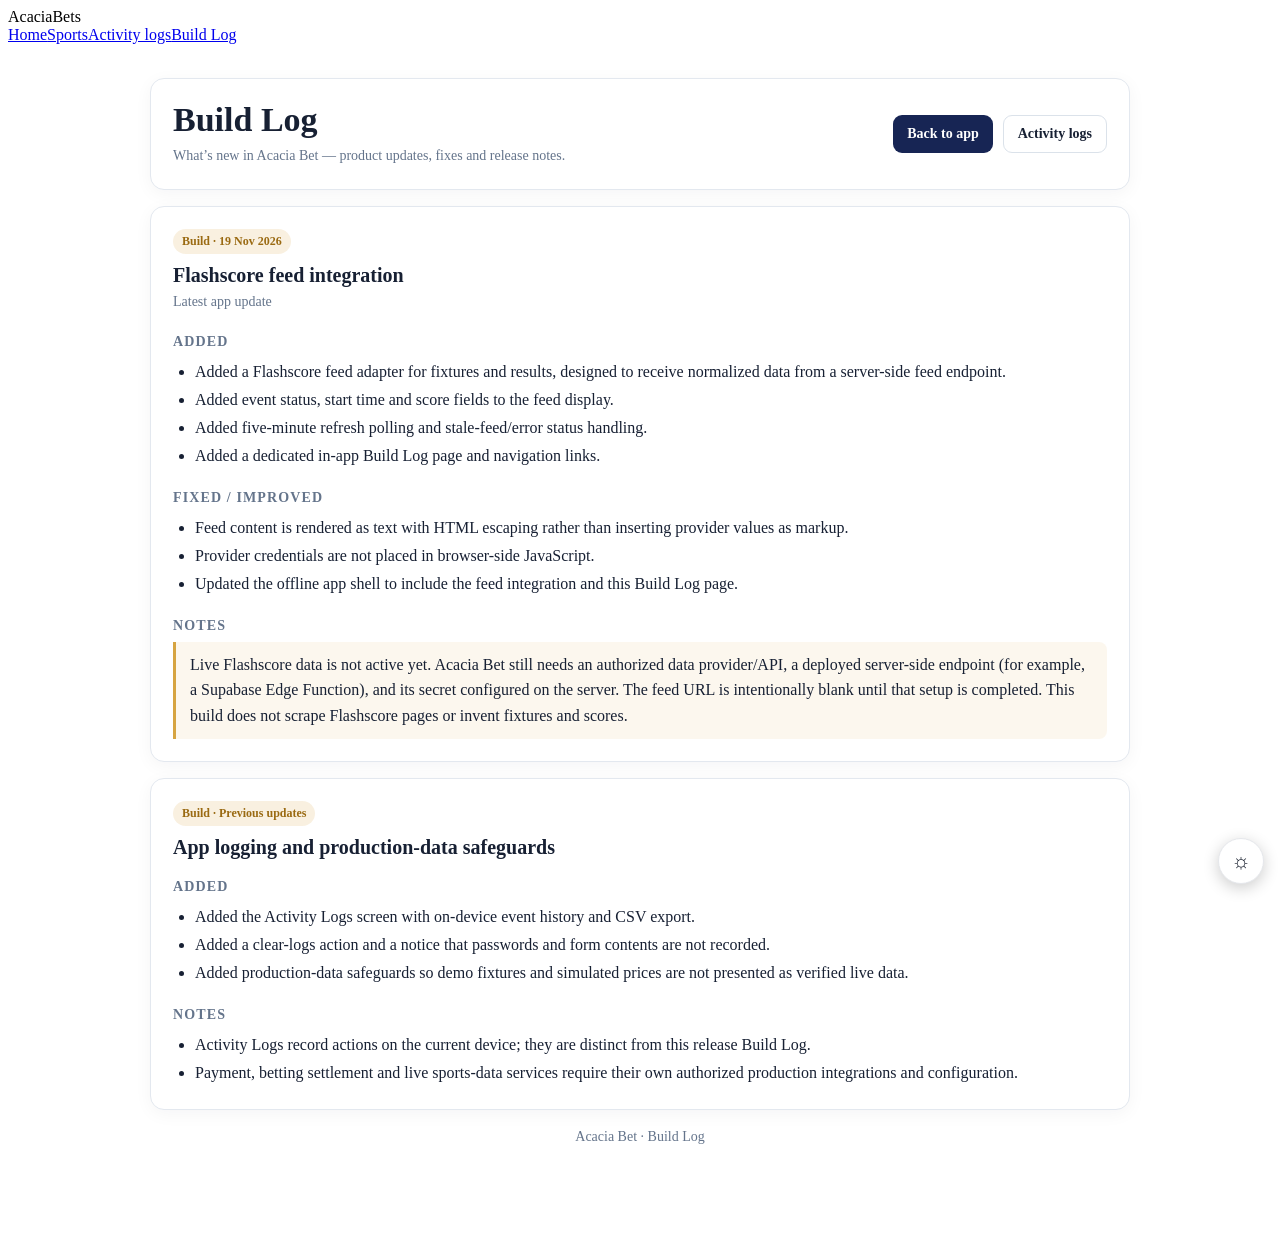
==== commit 80d17916: "Add files via upload" ====
--- a/build-log.html
+++ b/build-log.html
@@ -14,7 +14,8 @@
 .build-nav{display:flex;gap:10px;flex-wrap:wrap}.build-nav a{display:inline-flex;align-items:center;text-decoration:none;border-radius:9px;padding:10px 14px;background:#172554;color:white;font-weight:600;font-size:14px}.build-nav a.secondary{background:transparent;color:inherit;border:1px solid var(--border,#dbe2ea)}
 .build-note{border-left:3px solid #d6a441;padding:10px 14px;background:rgba(214,164,65,.09);border-radius:0 8px 8px 0;line-height:1.6}
 @media(max-width:600px){.build-shell{margin:18px auto;padding:0 14px 32px}.build-top,.build-entry{padding:17px}}
-</style></head>
+</style><script src="acacia-appearance.js" data-app="bet"></script>
+</head>
 <body>
 <header><div class="header-inner"><a class="wordmark" href="index.html" style="text-decoration:none;color:inherit">Acacia<span>Bets</span></a><nav class="primary-nav"><a href="index.html">Home</a><a href="index.html#fixtures">Sports</a><a href="logs.html">Activity logs</a><a class="active" href="build-log.html">Build Log</a></nav></div></header>
 <main class="build-shell">
--- a/styles.css
+++ b/styles.css
@@ -1,6 +1,5 @@
-/* Styles for page-games */
-
-  
+html, body, body * { font-family: Cambria, Georgia, "Times New Roman", serif !important; }
+
 body.page-games {
     --bg: #FFFFFF;
     --bg-rgb: 255,255,255;
@@ -21,7 +20,6 @@
     color-scheme: light;
   }
 
-  
 body.page-games [data-theme="dark"] {
     --bg: #0B0D0C;
     --bg-rgb: 11,13,12;
@@ -37,16 +35,12 @@
     color-scheme: dark;
   }
 
-  
 body.page-games * {box-sizing:border-box; margin:0; padding:0;}
 
-  
 body.page-games {scroll-behavior:smooth; width:100%; overflow-x:hidden;}
 
-  
 body.page-games {width:100%; overflow-x:hidden;}
 
-  
 body.page-games {
     background: var(--bg);
     color: var(--text);
@@ -55,27 +49,16 @@
     transition: background .2s, color .2s;
   }
 
-  
 body.page-games a {color:inherit; text-decoration:none;}
 
-  
 body.page-games img {max-width:100%; display:block;}
 
-  
 body.page-games button {font-family:inherit; cursor:pointer;}
 
-  
 body.page-games :focus-visible {outline:2px solid var(--gold); outline-offset:2px;}
 
-
-  
 body.page-games .wrap {max-width:1500px; margin:0 auto; padding:0 40px;}
 
-
-  
-/* ===== demo banner ===== */
-
-  
 body.page-games .demo-banner {
     background: var(--gold);
     color:var(--ink);
@@ -87,11 +70,6 @@
     padding:9px 16px;
   }
 
-
-  
-/* ===== nav ===== */
-
-  
 body.page-games header.nav {
     position:sticky; top:0; z-index:50;
     background: rgba(var(--bg-rgb), 0.92);
@@ -99,13 +77,11 @@
     border-bottom:1px solid var(--line);
   }
 
-  
 body.page-games .nav-inner {
     display:flex; align-items:center; justify-content:space-between;
     padding:16px 24px;
   }
 
-  
 body.page-games .logo {
     font-family:var(--display);
     font-weight:800;
@@ -114,63 +90,44 @@
     display:flex; align-items:center; gap:8px;
   }
 
-  
 body.page-games .logo .dot {color:var(--gold);}
 
-  
 body.page-games nav.links {display:flex; gap:28px; font-size:14.5px; font-weight:500;}
 
-  
 body.page-games nav.links a {color:rgba(var(--text-rgb),0.75); transition:color .15s;}
 
-  
 body.page-games nav.links a:hover {color:var(--text);}
 
-  
 body.page-games nav.links a.nav-active {color:var(--gold);}
 
-  
 body.page-games .nav-actions {display:flex; gap:10px; align-items:center;}
 
-  
 body.page-games .logged-out-actions {display:flex; gap:10px;}
 
-  
 body.page-games .theme-toggle {
     width:38px; height:38px; border-radius:8px; border:1px solid var(--line);
     background:transparent; font-size:16px; display:flex; align-items:center; justify-content:center;
     transition:all .15s;
   }
 
-  
 body.page-games .theme-toggle:hover {border-color:var(--gold);}
 
-  
 body.page-games .btn {
     font-size:14px; font-weight:600; padding:10px 18px; border-radius:6px;
     border:1px solid var(--line); background:transparent; color:var(--text);
     transition:all .15s;
   }
 
-  
 body.page-games .btn:hover {border-color:var(--text);}
 
-  
 body.page-games .btn-gold {
     background:var(--gold); color:var(--ink); border-color:var(--gold);
   }
 
-  
 body.page-games .btn-gold:hover {background:#ffbf5c; border-color:#ffbf5c;}
 
-  
 body.page-games .menu-toggle {display:none; background:none; border:none; color:var(--text); font-size:22px;}
 
-
-  
-/* ===== hero / scoreboard ===== */
-
-  
 body.page-games .hero {
     position:relative;
     background:
@@ -180,34 +137,29 @@
     overflow:hidden;
   }
 
-  
 body.page-games .hero-inner {
     padding:72px 24px 48px;
     display:grid; grid-template-columns: 1.1fr 0.9fr; gap:48px; align-items:center;
   }
 
-  
 body.page-games .eyebrow {
     font-family:var(--mono); font-size:12px; color:var(--gold-dim);
     letter-spacing:.12em; text-transform:uppercase; margin-bottom:18px;
     display:flex; align-items:center; gap:8px;
   }
 
-  
 body.page-games .eyebrow .live-pip {
     width:7px; height:7px; border-radius:50%; background:var(--coral);
     box-shadow:0 0 0 0 rgba(232,92,65,0.6);
     animation: pulse 1.8s infinite;
   }
 
-  
 @keyframes pulse{
     0%{box-shadow:0 0 0 0 rgba(232,92,65,0.55);}
     70%{box-shadow:0 0 0 8px rgba(232,92,65,0);}
     100%{box-shadow:0 0 0 0 rgba(232,92,65,0);}
   }
 
-  
 body.page-games h1 {
     font-family:var(--display); font-weight:800;
     font-size:clamp(40px, 5.4vw, 68px);
@@ -215,25 +167,16 @@
     margin-bottom:20px;
   }
 
-  
 body.page-games h1 .accent {color:var(--gold);}
 
-  
 body.page-games .hero-sub {
     font-size:17px; color:rgba(var(--text-rgb),0.72); max-width:44ch; margin-bottom:30px;
   }
 
-  
 body.page-games .hero-cta {display:flex; gap:12px; flex-wrap:wrap;}
 
-  
 body.page-games .btn-lg {padding:14px 26px; font-size:15px; border-radius:7px;}
 
-
-  
-/* flip scoreboard */
-
-  
 body.page-games .scoreboard {
     background: var(--bg);
     border:1px solid var(--line);
@@ -242,7 +185,6 @@
     box-shadow: 0 30px 60px -20px rgba(0,0,0,0.6);
   }
 
-  
 body.page-games .scoreboard-head {
     display:flex; align-items:center; justify-content:space-between;
     padding:14px 18px; border-bottom:1px solid var(--line);
@@ -250,23 +192,18 @@
     text-transform:uppercase; letter-spacing:.08em;
   }
 
-  
 body.page-games .flip-row {
     display:grid; grid-template-columns: 1fr auto auto auto;
     align-items:center; gap:10px;
     padding:16px 18px; border-bottom:1px solid var(--line);
   }
 
-  
 body.page-games .flip-row:last-child {border-bottom:none;}
 
-  
 body.page-games .fixture {font-size:13.5px; font-weight:600;}
 
-  
 body.page-games .fixture .vs {color:rgba(var(--text-rgb),0.4); font-weight:400; margin:0 4px;}
 
-  
 body.page-games .flip-tile {
     font-family:var(--mono); font-weight:600; font-size:14px;
     background:var(--surface-alt); color:var(--gold-dim);
@@ -274,75 +211,48 @@
     border-radius:5px; padding:7px 10px; min-width:52px; text-align:center;
   }
 
-
-  
-/* ===== section shell ===== */
-
-  
 body.page-games section {padding:64px 0;}
 
-  
 body.page-games .section-head {
     display:flex; align-items:baseline; justify-content:space-between; gap:16px;
     margin-bottom:28px; flex-wrap:wrap;
   }
 
-  
 body.page-games h2 {font-family:var(--display); font-weight:700; font-size:clamp(26px,3.2vw,36px);}
 
-  
 body.page-games .section-note {font-size:13.5px; color:rgba(var(--text-rgb),0.55); font-family:var(--mono);}
 
-
-  
-/* sport tabs */
-
-  
 body.page-games .tabs {display:flex; gap:8px; margin-bottom:24px; flex-wrap:wrap;}
 
-  
 body.page-games .tab {
     font-size:13.5px; font-weight:600; padding:8px 16px; border-radius:20px;
     border:1px solid var(--line); background:rgba(var(--text-rgb),0.03);
     color:rgba(var(--text-rgb),0.65);
   }
 
-  
 body.page-games .tab.active {background:var(--gold); border-color:var(--gold); color:var(--ink);}
 
-
-  
-/* match card */
-
-  
 body.page-games .matches {display:flex; flex-direction:column; gap:1px; background:var(--line); border:1px solid var(--line); border-radius:12px; overflow:hidden;}
 
-  
 body.page-games .match {
     background:var(--surface);
     padding:18px 20px;
     display:grid; grid-template-columns: 90px 1fr auto; gap:18px; align-items:center;
   }
 
-  
 body.page-games .match-time {font-family:var(--mono); font-size:12px; color:rgba(var(--text-rgb),0.5);}
 
-  
 body.page-games .match-time .today {color:var(--gold-dim); font-weight:600; display:block; margin-bottom:2px;}
 
-  
 body.page-games .match-teams {font-size:15px; font-weight:600;}
 
-  
 body.page-games .match-teams .league {
     display:block; font-family:var(--mono); font-size:11px; font-weight:500;
     color:rgba(var(--text-rgb),0.45); text-transform:uppercase; letter-spacing:.06em; margin-bottom:5px;
   }
 
-  
 body.page-games .odds-row {display:flex; gap:8px;}
 
-  
 body.page-games .odd-btn {
     display:flex; flex-direction:column; align-items:center; gap:2px;
     background:rgba(var(--text-rgb),0.04); border:1px solid var(--line);
@@ -350,52 +260,36 @@
     font-family:var(--mono); transition:all .15s;
   }
 
-  
 body.page-games .odd-btn:hover {border-color:var(--gold); background:rgba(242,169,59,0.08);}
 
-  
 body.page-games .odd-btn .lbl {font-size:10px; color:rgba(var(--text-rgb),0.45); text-transform:uppercase;}
 
-  
 body.page-games .odd-btn .val {font-size:15px; font-weight:600; color:var(--gold-dim);}
 
-  
 body.page-games .odd-btn.selected {background:var(--gold); border-color:var(--gold);}
 
-  
 body.page-games .odd-btn.selected .val, body.page-games .odd-btn.selected .lbl {color:var(--ink);}
 
-
-  
-/* ===== aviator crash game ===== */
-
-  
 body.page-games .aviator-wrap {
     background: linear-gradient(180deg, #0d2a20 0%, var(--surface) 100%);
     border:1px solid var(--line); border-radius:16px; overflow:hidden;
   }
 
-  
 body.page-games .aviator-history {
     display:flex; gap:8px; padding:14px 20px; border-bottom:1px solid var(--line);
     overflow-x:auto;
   }
 
-  
 body.page-games .hist-pill {
     font-family:var(--mono); font-size:12px; font-weight:600;
     padding:5px 10px; border-radius:20px; white-space:nowrap;
     background:rgba(var(--text-rgb),0.06); color:rgba(var(--text-rgb),0.5);
   }
 
-  
 body.page-games .hist-pill.win {color:var(--gold-dim); background:rgba(242,169,59,0.18);}
 
-  
 body.page-games .hist-pill.big {color:var(--coral); background:rgba(232,92,65,0.14);}
 
-
-  
 body.page-games .aviator-stage {
     position:relative; height:280px; margin:0 20px;
     background:
@@ -408,278 +302,200 @@
       linear-gradient(90deg, rgba(var(--text-rgb),0.045) 1px, transparent 1px);
   }
 
-  
 body.page-games #curveSvg {position:absolute; inset:0; width:100%; height:100%;}
 
-  
 body.page-games .plane-emoji {
     position:absolute; font-size:22px; transform:translate(-50%,-50%) rotate(-8deg);
     transition:left .12s linear, bottom .12s linear;
     filter:drop-shadow(0 4px 8px rgba(0,0,0,0.4));
   }
 
-  
 body.page-games .multiplier-display {
     position:absolute; top:50%; left:50%; transform:translate(-50%,-50%);
     text-align:center; z-index:5; pointer-events:none;
   }
 
-  
 body.page-games .multiplier-display .mult {
     font-family:var(--display); font-weight:800; font-size:56px; color:var(--text);
     letter-spacing:-.01em;
   }
 
-  
 body.page-games .multiplier-display .mult.flying {color:var(--gold);}
 
-  
 body.page-games .multiplier-display .mult.crashed {color:var(--coral);}
 
-  
 body.page-games .multiplier-display .status {
     font-family:var(--mono); font-size:12px; letter-spacing:.1em; text-transform:uppercase;
     color:rgba(var(--text-rgb),0.5); margin-top:4px;
   }
 
-  
 body.page-games .round-caption {
     position:absolute; bottom:12px; left:0; right:0; text-align:center;
     font-family:var(--mono); font-size:11.5px; color:rgba(var(--text-rgb),0.4);
   }
 
-
-  
 body.page-games .aviator-panels {
     display:grid; grid-template-columns:1fr 1fr; gap:1px; background:var(--line);
     border-top:1px solid var(--line); margin-top:20px;
   }
 
-  
 body.page-games .bet-panel {background:var(--surface); padding:20px;}
 
-  
 body.page-games .bet-panel-head {display:flex; justify-content:space-between; align-items:center; margin-bottom:14px;}
 
-  
 body.page-games .bet-panel-head span {font-family:var(--mono); font-size:11px; text-transform:uppercase; letter-spacing:.08em; color:rgba(var(--text-rgb),0.5);}
 
-  
 body.page-games .stake-row {display:flex; gap:8px; margin-bottom:10px;}
 
-  
 body.page-games .stake-input {
     flex:1; padding:12px; border-radius:8px; border:1px solid var(--line);
     background:rgba(var(--text-rgb),0.04); color:var(--text); font-family:var(--mono); font-size:15px; font-weight:600;
   }
 
-  
 body.page-games .stake-input:focus {border-color:var(--gold); outline:none;}
 
-  
 body.page-games .stake-btns {display:flex; gap:6px; margin-bottom:14px;}
 
-  
 body.page-games .stake-chip {
     flex:1; font-family:var(--mono); font-size:12px; font-weight:600; padding:7px 0;
     border-radius:6px; border:1px solid var(--line); background:transparent; color:rgba(var(--text-rgb),0.6);
   }
 
-  
 body.page-games .stake-chip:hover {border-color:var(--gold); color:var(--gold);}
 
-  
 body.page-games .auto-row {
     display:flex; align-items:center; justify-content:space-between; gap:10px;
     font-size:12.5px; color:rgba(var(--text-rgb),0.6); margin-bottom:14px;
   }
 
-  
 body.page-games .auto-row input[type=text] {
     width:78px; padding:7px 8px; border-radius:6px; border:1px solid var(--line);
     background:rgba(var(--text-rgb),0.04); color:var(--text); font-family:var(--mono); font-size:13px;
   }
 
-  
 body.page-games .switch {
     position:relative; width:36px; height:20px; background:rgba(var(--text-rgb),0.15); border-radius:20px; cursor:pointer;
   }
 
-  
 body.page-games .switch.on {background:var(--gold);}
 
-  
 body.page-games .switch::after {
     content:""; position:absolute; top:2px; left:2px; width:16px; height:16px;
     background:var(--text); border-radius:50%; transition:left .15s;
   }
 
-  
 body.page-games .switch.on::after {left:18px; background:var(--surface);}
 
-  
 body.page-games .bet-action {
     width:100%; padding:16px; border-radius:9px; border:none;
     font-family:var(--display); font-weight:700; font-size:18px; letter-spacing:.01em;
     background:var(--gold); color:var(--ink); transition:all .12s;
   }
 
-  
 body.page-games .bet-action:hover {background:#ffbf5c;}
 
-  
 body.page-games .bet-action.placed {background:var(--coral); color:var(--text);}
 
-  
 body.page-games .bet-action .sub {display:block; font-family:var(--mono); font-size:11px; font-weight:500; margin-top:2px; letter-spacing:normal;}
 
-
-  
 body.page-games .aviator-footer {
     display:flex; justify-content:space-between; align-items:center; flex-wrap:wrap; gap:10px;
     padding:16px 20px; font-family:var(--mono); font-size:11.5px; color:rgba(var(--text-rgb),0.45);
   }
 
-  
 body.page-games .gg-badge {
     display:inline-flex; align-items:center; gap:6px; font-weight:700; color:var(--gold-dim);
     letter-spacing:.04em;
   }
 
-
-  
 @media  (max-width:860px){
-    
+
 body.page-games .aviator-panels {grid-template-columns:1fr;}
 
-    
 body.page-games .multiplier-display .mult {font-size:40px;}
 
   }
 
-
-  
-/* ===== live scores ===== */
-
-  
 body.page-games .results-strip {display:flex; gap:10px; overflow-x:auto; padding-bottom:6px; margin-bottom:24px;}
 
-  
 body.page-games .result-chip {
     flex:0 0 auto; background:var(--surface); border:1px solid var(--line); border-radius:10px;
     padding:12px 16px; min-width:180px;
   }
 
-  
 body.page-games .result-chip .rc-league {font-family:var(--mono); font-size:10px; color:rgba(var(--text-rgb),0.45); text-transform:uppercase; letter-spacing:.06em; margin-bottom:6px;}
 
-  
 body.page-games .result-chip .rc-row {display:flex; justify-content:space-between; font-size:13px; font-weight:600; padding:2px 0;}
 
-  
 body.page-games .result-chip .rc-score {font-family:var(--mono); color:var(--gold-dim);}
 
-  
 body.page-games .result-chip .rc-ft {font-family:var(--mono); font-size:10px; color:rgba(var(--text-rgb),0.4); margin-top:6px;}
 
-
-  
 body.page-games .live-card {
     background:var(--surface); border:1px solid var(--line); border-radius:14px; padding:24px;
   }
 
-  
 body.page-games .live-card-head {display:flex; align-items:center; justify-content:space-between; gap:10px; margin-bottom:18px; flex-wrap:wrap;}
 
-  
 body.page-games .live-badge {
     font-family:var(--mono); font-size:11px; font-weight:700; letter-spacing:.06em;
     padding:5px 10px; border-radius:20px; display:inline-flex; align-items:center; gap:6px;
     background:rgba(var(--text-rgb),0.06); color:rgba(var(--text-rgb),0.5);
   }
 
-  
 body.page-games .live-badge.is-live {background:rgba(232,92,65,0.14); color:var(--coral);}
 
-  
 body.page-games .live-badge .dot {width:6px; height:6px; border-radius:50%; background:currentColor;}
 
-  
 body.page-games .live-badge.is-live .dot {animation:pulse 1.6s infinite;}
 
-  
 body.page-games .live-fixture {font-family:var(--display); font-weight:700; font-size:22px; margin-bottom:4px;}
 
-  
 body.page-games .live-meta {font-family:var(--mono); font-size:12px; color:rgba(var(--text-rgb),0.5);}
 
-  
 body.page-games .live-odds {display:flex; gap:10px; margin-top:18px; flex-wrap:wrap;}
 
-
-  
-/* ===== wallet / bet-slip switcher ===== */
-
-  
 body.page-games .wallet-card {
     background:var(--surface); border:1px solid var(--line); border-radius:14px; overflow:hidden;
     max-width:520px;
   }
 
-  
 body.page-games .wallet-tabs {display:flex; border-bottom:1px solid var(--line);}
 
-  
 body.page-games .wallet-tab {
     flex:1; padding:14px; font-size:13.5px; font-weight:600; background:transparent; border:none;
     color:rgba(var(--text-rgb),0.55); border-bottom:2px solid transparent;
   }
 
-  
 body.page-games .wallet-tab.active {color:var(--gold-dim); border-bottom-color:var(--gold);}
 
-  
 body.page-games .wallet-pane {padding:22px; display:none;}
 
-  
 body.page-games .wallet-pane.active {display:block;}
 
-  
 body.page-games .wallet-balance {font-family:var(--display); font-weight:800; font-size:38px; margin-bottom:4px;}
 
-  
 body.page-games .wallet-balance-lbl {font-family:var(--mono); font-size:11.5px; color:rgba(var(--text-rgb),0.5); text-transform:uppercase; letter-spacing:.06em; margin-bottom:18px;}
 
-  
 body.page-games .wallet-actions {display:flex; gap:10px;}
 
-  
 body.page-games .slip-empty {font-size:13.5px; color:rgba(var(--text-rgb),0.55); text-align:center; padding:20px 0;}
 
-
-  
-/* ===== spin & win ===== */
-
-  
 body.page-games .spin-wrap {
     background:var(--surface); border:1px solid var(--line); border-radius:16px; padding:32px;
     display:grid; grid-template-columns:auto 1fr; gap:36px; align-items:center;
   }
 
-  
 body.page-games .wheel-outer {position:relative; width:260px; height:260px; flex:0 0 auto;}
 
-  
 body.page-games .wheel-pointer {
     position:absolute; top:-4px; left:50%; transform:translateX(-50%);
     width:0; height:0; border-left:12px solid transparent; border-right:12px solid transparent;
     border-top:20px solid var(--gold); z-index:5;
   }
 
-  
 body.page-games #spinWheel {width:100%; height:100%; transition: transform 4.5s cubic-bezier(.17,.67,.16,.99);}
 
-  
 body.page-games .spin-btn {
     position:absolute; top:50%; left:50%; transform:translate(-50%,-50%);
     width:64px; height:64px; border-radius:50%; border:3px solid var(--surface);
@@ -687,273 +503,189 @@
     box-shadow:0 4px 14px rgba(0,0,0,0.25);
   }
 
-  
 body.page-games .spin-btn:disabled {opacity:0.6;}
 
-  
 body.page-games .spin-info h3 {font-family:var(--display); font-size:24px; font-weight:700; margin-bottom:10px;}
 
-  
 body.page-games .spin-info p {font-size:14px; color:rgba(var(--text-rgb),0.65); max-width:44ch; margin-bottom:16px;}
 
-  
 body.page-games .spin-result {
     font-family:var(--mono); font-size:13px; font-weight:600; color:var(--gold-dim);
     min-height:20px;
   }
 
-  
 @media  (max-width:860px){
-    
+
 body.page-games .spin-wrap {grid-template-columns:1fr; justify-items:center; text-align:center;}
 
   }
 
-
-  
-/* ===== how it works ===== */
-
-  
 body.page-games .steps {display:grid; grid-template-columns:repeat(4,1fr); gap:20px;}
 
-  
 body.page-games .step {
     background:var(--surface); border:1px solid var(--line); border-radius:12px; padding:24px;
   }
 
-  
 body.page-games .step-num {font-family:var(--display); font-size:34px; font-weight:800; color:var(--gold); margin-bottom:10px;}
 
-  
 body.page-games .step h3 {font-size:16px; margin-bottom:8px; font-weight:600;}
 
-  
 body.page-games .step p {font-size:13.5px; color:rgba(var(--text-rgb),0.6);}
 
-
-  
-/* ===== responsible gambling ===== */
-
-  
 body.page-games .rg {
     background: linear-gradient(180deg, var(--surface-alt) 0%, var(--surface) 100%);
     border:1px solid var(--line); border-radius:16px; padding:40px;
     display:grid; grid-template-columns:1.2fr 1fr; gap:32px; align-items:center;
   }
 
-  
 body.page-games .rg h2 {margin-bottom:14px;}
 
-  
 body.page-games .rg p {color:rgba(var(--text-rgb),0.72); font-size:14.5px; max-width:52ch; margin-bottom:18px;}
 
-  
 body.page-games .rg-tags {display:flex; gap:10px; flex-wrap:wrap;}
 
-  
 body.page-games .rg-tag {
     font-family:var(--mono); font-size:12px; border:1px solid var(--line);
     padding:8px 14px; border-radius:20px; color:rgba(var(--text-rgb),0.75);
   }
 
-  
 body.page-games .rg-card {
     background:var(--bg); border:1px solid var(--line); border-radius:12px; padding:22px;
   }
 
-  
 body.page-games .rg-card .rg-num {font-family:var(--display); font-weight:800; font-size:30px; color:var(--gold);}
 
-  
 body.page-games .rg-card .rg-lbl {font-family:var(--mono); font-size:11px; text-transform:uppercase; letter-spacing:.06em; color:rgba(var(--text-rgb),0.5); margin-top:4px;}
 
-  
 body.page-games .rg-divider {height:1px; background:var(--line); margin:16px 0;}
 
-
-  
-/* ===== footer ===== */
-
-  
 body.page-games footer {border-top:1px solid var(--line); padding:56px 0 28px; background:var(--surface);}
 
-  
 body.page-games .footer-top {display:grid; grid-template-columns:1.5fr 1fr 1fr 1fr 1.1fr; gap:32px; margin-bottom:40px;}
 
-  
 body.page-games .footer-brand p {font-size:13.5px; color:rgba(var(--text-rgb),0.6); margin-top:12px; max-width:30ch;}
 
-  
 body.page-games .footer-social {display:flex; gap:8px; margin-top:18px;}
 
-  
 body.page-games .footer-social a {
     width:34px; height:34px; border-radius:8px; border:1px solid var(--line);
     display:flex; align-items:center; justify-content:center; font-size:14px; color:rgba(var(--text-rgb),0.6);
   }
 
-  
 body.page-games .footer-social a:hover {border-color:var(--gold); color:var(--gold-dim);}
 
-  
 body.page-games .footer-col h4 {font-family:var(--mono); font-size:11px; text-transform:uppercase; letter-spacing:.08em; color:rgba(var(--text-rgb),0.45); margin-bottom:16px;}
 
-  
 body.page-games .footer-col a {display:block; font-size:13.5px; color:rgba(var(--text-rgb),0.72); margin-bottom:11px;}
 
-  
 body.page-games .footer-col a:hover {color:var(--gold-dim);}
 
-  
 body.page-games .footer-newsletter p {font-size:13px; color:rgba(var(--text-rgb),0.6); margin-bottom:12px;}
 
-  
 body.page-games .footer-newsletter-row {display:flex; gap:8px;}
 
-  
 body.page-games .footer-newsletter-row input {
     flex:1; min-width:0; padding:10px 12px; border-radius:7px; border:1px solid var(--line);
     background:var(--bg); color:var(--text); font-size:13px; font-family:var(--body);
   }
 
-  
 body.page-games .footer-newsletter-row input:focus {border-color:var(--gold); outline:none;}
 
-  
 body.page-games .footer-newsletter-row button {
     padding:10px 16px; border-radius:7px; border:1px solid var(--gold); background:var(--gold);
     color:var(--ink); font-size:13px; font-weight:600; white-space:nowrap;
   }
 
-  
 body.page-games .footer-divider {height:1px; background:var(--line); margin-bottom:22px;}
 
-  
 body.page-games .footer-bottom {
     font-size:12px; color:rgba(var(--text-rgb),0.4); font-family:var(--mono);
     display:flex; justify-content:space-between; align-items:center; flex-wrap:wrap; gap:12px;
   }
 
-  
 body.page-games .back-to-top {
     display:flex; align-items:center; gap:6px; border:1px solid var(--line); border-radius:20px;
     padding:7px 14px; font-family:var(--mono); font-size:11.5px; color:rgba(var(--text-rgb),0.6);
     background:transparent;
   }
 
-  
 body.page-games .back-to-top:hover {border-color:var(--gold); color:var(--gold-dim);}
 
-
-  
-/* ===== modal (login/signup, cosmetic) ===== */
-
-  
 body.page-games .modal-backdrop {
     position:fixed; inset:0; background:rgba(8,15,12,0.7); backdrop-filter:blur(4px);
     display:none; align-items:center; justify-content:center; z-index:100; padding:20px;
   }
 
-  
 body.page-games .modal-backdrop.open {display:flex;}
 
-  
 body.page-games .modal {
     background:var(--surface); border:1px solid var(--line); border-radius:14px;
     width:100%; max-width:400px; padding:30px;
   }
 
-  
 body.page-games .modal-head {display:flex; justify-content:space-between; align-items:center; margin-bottom:22px;}
 
-  
 body.page-games .modal-head h3 {font-family:var(--display); font-size:22px; font-weight:700;}
 
-  
 body.page-games .modal-close {background:none; border:none; color:rgba(var(--text-rgb),0.6); font-size:20px;}
 
-  
 body.page-games .field {margin-bottom:14px;}
 
-  
 body.page-games .field label {display:block; font-size:12.5px; margin-bottom:6px; color:rgba(var(--text-rgb),0.65);}
 
-  
 body.page-games .field input {
     width:100%; padding:11px 12px; border-radius:7px; border:1px solid var(--line);
     background:rgba(var(--text-rgb),0.04); color:var(--text); font-size:14px; font-family:var(--body);
   }
 
-  
 body.page-games .field input:focus {border-color:var(--gold); outline:none;}
 
-  
 body.page-games .modal-note {font-size:12px; color:rgba(var(--text-rgb),0.45); margin-top:14px; text-align:center;}
 
-  
 body.page-games .field.has-error input {border-color:var(--coral);}
 
-  
 body.page-games .field-error {font-size:12px; color:var(--coral); margin-top:5px; display:none;}
 
-  
 body.page-games .field.has-error .field-error {display:block;}
 
-  
 body.page-games .modal-tabs {display:flex; gap:4px; background:var(--surface-alt); border-radius:8px; padding:4px; margin-bottom:20px;}
 
-  
 body.page-games .modal-tab {flex:1; padding:9px; font-size:13px; font-weight:600; border-radius:6px; background:transparent; border:none; color:rgba(var(--text-rgb),0.55);}
 
-  
 body.page-games .modal-tab.active {background:var(--surface); color:var(--text); box-shadow:0 1px 4px rgba(0,0,0,0.15);}
 
-  
 body.page-games .modal-form {display:none;}
 
-  
 body.page-games .modal-form.active {display:block;}
 
-  
 body.page-games .account-chip {
     display:flex; align-items:center; gap:8px; padding:8px 12px; border-radius:8px;
     border:1px solid var(--line); background:transparent; font-size:13.5px; font-weight:600; color:var(--text);
   }
 
-  
 body.page-games .account-chip .avatar {
     width:22px; height:22px; border-radius:50%; background:var(--gold); color:var(--ink);
     display:flex; align-items:center; justify-content:center; font-size:11px; font-weight:800;
   }
 
-  
 body.page-games .account-menu {
     position:relative;
   }
 
-  
 body.page-games .account-dropdown {
     position:absolute; top:calc(100% + 8px); right:0; background:var(--surface); border:1px solid var(--line);
     border-radius:10px; min-width:180px; padding:8px; display:none; box-shadow:0 12px 30px -8px rgba(0,0,0,0.3); z-index:60;
   }
 
-  
 body.page-games .account-dropdown.open {display:block;}
 
-  
 body.page-games .account-dropdown .ad-item {
     display:block; width:100%; text-align:left; padding:9px 10px; border-radius:6px; font-size:13px;
     background:transparent; border:none; color:var(--text);
   }
 
-  
 body.page-games .account-dropdown .ad-item:hover {background:var(--surface-alt);}
 
-
-  
-/* ===== bet slip toast (cosmetic) ===== */
-
-  
 body.page-games .slip-toast {
     position:fixed; bottom:22px; right:22px; z-index:90;
     background:var(--gold); color:var(--ink); border-radius:10px;
@@ -963,53 +695,36 @@
     transform:translateY(140%); opacity:0; transition:all .35s cubic-bezier(.2,.9,.3,1.3);
   }
 
-  
 body.page-games .slip-toast.show {transform:translateY(0); opacity:1;}
 
-
-  
 @media  (max-width:860px){
-    
+
 body.page-games .wrap {padding:0 20px;}
 
-    
 body.page-games nav.links {display:none;}
 
-    
 body.page-games .menu-toggle {display:block;}
 
-    
 body.page-games .hero-inner {grid-template-columns:1fr; padding-top:40px;}
 
-    
 body.page-games .steps {grid-template-columns:1fr 1fr;}
 
-    
 body.page-games .rg {grid-template-columns:1fr;}
 
-    
 body.page-games .footer-top {grid-template-columns:1fr 1fr;}
 
-    
 body.page-games .match {grid-template-columns:1fr; text-align:left;}
 
-    
 body.page-games .odds-row {overflow-x:auto;}
 
   }
 
-  
 @media  (prefers-reduced-motion: reduce){
-    
+
 body.page-games * {animation:none !important; transition:none !important;}
 
   }
 
-
-
-/* Styles for page-how */
-
-  
 body.page-how {
     --bg: #FFFFFF;
     --bg-rgb: 255,255,255;
@@ -1030,7 +745,6 @@
     color-scheme: light;
   }
 
-  
 body.page-how [data-theme="dark"] {
     --bg: #0B0D0C;
     --bg-rgb: 11,13,12;
@@ -1046,16 +760,12 @@
     color-scheme: dark;
   }
 
-  
 body.page-how * {box-sizing:border-box; margin:0; padding:0;}
 
-  
 body.page-how {scroll-behavior:smooth; width:100%; overflow-x:hidden;}
 
-  
 body.page-how {width:100%; overflow-x:hidden;}
 
-  
 body.page-how {
     background: var(--bg);
     color: var(--text);
@@ -1064,27 +774,16 @@
     transition: background .2s, color .2s;
   }
 
-  
 body.page-how a {color:inherit; text-decoration:none;}
 
-  
 body.page-how img {max-width:100%; display:block;}
 
-  
 body.page-how button {font-family:inherit; cursor:pointer;}
 
-  
 body.page-how :focus-visible {outline:2px solid var(--gold); outline-offset:2px;}
 
-
-  
 body.page-how .wrap {max-width:1500px; margin:0 auto; padding:0 40px;}
 
-
-  
-/* ===== demo banner ===== */
-
-  
 body.page-how .demo-banner {
     background: var(--gold);
     color:var(--ink);
@@ -1096,11 +795,6 @@
     padding:9px 16px;
   }
 
-
-  
-/* ===== nav ===== */
-
-  
 body.page-how header.nav {
     position:sticky; top:0; z-index:50;
     background: rgba(var(--bg-rgb), 0.92);
@@ -1108,13 +802,11 @@
     border-bottom:1px solid var(--line);
   }
 
-  
 body.page-how .nav-inner {
     display:flex; align-items:center; justify-content:space-between;
     padding:16px 24px;
   }
 
-  
 body.page-how .logo {
     font-family:var(--display);
     font-weight:800;
@@ -1123,63 +815,44 @@
     display:flex; align-items:center; gap:8px;
   }
 
-  
 body.page-how .logo .dot {color:var(--gold);}
 
-  
 body.page-how nav.links {display:flex; gap:28px; font-size:14.5px; font-weight:500;}
 
-  
 body.page-how nav.links a {color:rgba(var(--text-rgb),0.75); transition:color .15s;}
 
-  
 body.page-how nav.links a:hover {color:var(--text);}
 
-  
 body.page-how nav.links a.nav-active {color:var(--gold);}
 
-  
 body.page-how .nav-actions {display:flex; gap:10px; align-items:center;}
 
-  
 body.page-how .logged-out-actions {display:flex; gap:10px;}
 
-  
 body.page-how .theme-toggle {
     width:38px; height:38px; border-radius:8px; border:1px solid var(--line);
     background:transparent; font-size:16px; display:flex; align-items:center; justify-content:center;
     transition:all .15s;
   }
 
-  
 body.page-how .theme-toggle:hover {border-color:var(--gold);}
 
-  
 body.page-how .btn {
     font-size:14px; font-weight:600; padding:10px 18px; border-radius:6px;
     border:1px solid var(--line); background:transparent; color:var(--text);
     transition:all .15s;
   }
 
-  
 body.page-how .btn:hover {border-color:var(--text);}
 
-  
 body.page-how .btn-gold {
     background:var(--gold); color:var(--ink); border-color:var(--gold);
   }
 
-  
 body.page-how .btn-gold:hover {background:#ffbf5c; border-color:#ffbf5c;}
 
-  
 body.page-how .menu-toggle {display:none; background:none; border:none; color:var(--text); font-size:22px;}
 
-
-  
-/* ===== hero / scoreboard ===== */
-
-  
 body.page-how .hero {
     position:relative;
     background:
@@ -1189,34 +862,29 @@
     overflow:hidden;
   }
 
-  
 body.page-how .hero-inner {
     padding:72px 24px 48px;
     display:grid; grid-template-columns: 1.1fr 0.9fr; gap:48px; align-items:center;
   }
 
-  
 body.page-how .eyebrow {
     font-family:var(--mono); font-size:12px; color:var(--gold-dim);
     letter-spacing:.12em; text-transform:uppercase; margin-bottom:18px;
     display:flex; align-items:center; gap:8px;
   }
 
-  
 body.page-how .eyebrow .live-pip {
     width:7px; height:7px; border-radius:50%; background:var(--coral);
     box-shadow:0 0 0 0 rgba(232,92,65,0.6);
     animation: pulse 1.8s infinite;
   }
 
-  
 @keyframes pulse{
     0%{box-shadow:0 0 0 0 rgba(232,92,65,0.55);}
     70%{box-shadow:0 0 0 8px rgba(232,92,65,0);}
     100%{box-shadow:0 0 0 0 rgba(232,92,65,0);}
   }
 
-  
 body.page-how h1 {
     font-family:var(--display); font-weight:800;
     font-size:clamp(40px, 5.4vw, 68px);
@@ -1224,25 +892,16 @@
     margin-bottom:20px;
   }
 
-  
 body.page-how h1 .accent {color:var(--gold);}
 
-  
 body.page-how .hero-sub {
     font-size:17px; color:rgba(var(--text-rgb),0.72); max-width:44ch; margin-bottom:30px;
   }
 
-  
 body.page-how .hero-cta {display:flex; gap:12px; flex-wrap:wrap;}
 
-  
 body.page-how .btn-lg {padding:14px 26px; font-size:15px; border-radius:7px;}
 
-
-  
-/* flip scoreboard */
-
-  
 body.page-how .scoreboard {
     background: var(--bg);
     border:1px solid var(--line);
@@ -1251,7 +910,6 @@
     box-shadow: 0 30px 60px -20px rgba(0,0,0,0.6);
   }
 
-  
 body.page-how .scoreboard-head {
     display:flex; align-items:center; justify-content:space-between;
     padding:14px 18px; border-bottom:1px solid var(--line);
@@ -1259,23 +917,18 @@
     text-transform:uppercase; letter-spacing:.08em;
   }
 
-  
 body.page-how .flip-row {
     display:grid; grid-template-columns: 1fr auto auto auto;
     align-items:center; gap:10px;
     padding:16px 18px; border-bottom:1px solid var(--line);
   }
 
-  
 body.page-how .flip-row:last-child {border-bottom:none;}
 
-  
 body.page-how .fixture {font-size:13.5px; font-weight:600;}
 
-  
 body.page-how .fixture .vs {color:rgba(var(--text-rgb),0.4); font-weight:400; margin:0 4px;}
 
-  
 body.page-how .flip-tile {
     font-family:var(--mono); font-weight:600; font-size:14px;
     background:var(--surface-alt); color:var(--gold-dim);
@@ -1283,75 +936,48 @@
     border-radius:5px; padding:7px 10px; min-width:52px; text-align:center;
   }
 
-
-  
-/* ===== section shell ===== */
-
-  
 body.page-how section {padding:64px 0;}
 
-  
 body.page-how .section-head {
     display:flex; align-items:baseline; justify-content:space-between; gap:16px;
     margin-bottom:28px; flex-wrap:wrap;
   }
 
-  
 body.page-how h2 {font-family:var(--display); font-weight:700; font-size:clamp(26px,3.2vw,36px);}
 
-  
 body.page-how .section-note {font-size:13.5px; color:rgba(var(--text-rgb),0.55); font-family:var(--mono);}
 
-
-  
-/* sport tabs */
-
-  
 body.page-how .tabs {display:flex; gap:8px; margin-bottom:24px; flex-wrap:wrap;}
 
-  
 body.page-how .tab {
     font-size:13.5px; font-weight:600; padding:8px 16px; border-radius:20px;
     border:1px solid var(--line); background:rgba(var(--text-rgb),0.03);
     color:rgba(var(--text-rgb),0.65);
   }
 
-  
 body.page-how .tab.active {background:var(--gold); border-color:var(--gold); color:var(--ink);}
 
-
-  
-/* match card */
-
-  
 body.page-how .matches {display:flex; flex-direction:column; gap:1px; background:var(--line); border:1px solid var(--line); border-radius:12px; overflow:hidden;}
 
-  
 body.page-how .match {
     background:var(--surface);
     padding:18px 20px;
     display:grid; grid-template-columns: 90px 1fr auto; gap:18px; align-items:center;
   }
 
-  
 body.page-how .match-time {font-family:var(--mono); font-size:12px; color:rgba(var(--text-rgb),0.5);}
 
-  
 body.page-how .match-time .today {color:var(--gold-dim); font-weight:600; display:block; margin-bottom:2px;}
 
-  
 body.page-how .match-teams {font-size:15px; font-weight:600;}
 
-  
 body.page-how .match-teams .league {
     display:block; font-family:var(--mono); font-size:11px; font-weight:500;
     color:rgba(var(--text-rgb),0.45); text-transform:uppercase; letter-spacing:.06em; margin-bottom:5px;
   }
 
-  
 body.page-how .odds-row {display:flex; gap:8px;}
 
-  
 body.page-how .odd-btn {
     display:flex; flex-direction:column; align-items:center; gap:2px;
     background:rgba(var(--text-rgb),0.04); border:1px solid var(--line);
@@ -1359,52 +985,36 @@
     font-family:var(--mono); transition:all .15s;
   }
 
-  
 body.page-how .odd-btn:hover {border-color:var(--gold); background:rgba(242,169,59,0.08);}
 
-  
 body.page-how .odd-btn .lbl {font-size:10px; color:rgba(var(--text-rgb),0.45); text-transform:uppercase;}
 
-  
 body.page-how .odd-btn .val {font-size:15px; font-weight:600; color:var(--gold-dim);}
 
-  
 body.page-how .odd-btn.selected {background:var(--gold); border-color:var(--gold);}
 
-  
 body.page-how .odd-btn.selected .val, body.page-how .odd-btn.selected .lbl {color:var(--ink);}
 
-
-  
-/* ===== aviator crash game ===== */
-
-  
 body.page-how .aviator-wrap {
     background: linear-gradient(180deg, #0d2a20 0%, var(--surface) 100%);
     border:1px solid var(--line); border-radius:16px; overflow:hidden;
   }
 
-  
 body.page-how .aviator-history {
     display:flex; gap:8px; padding:14px 20px; border-bottom:1px solid var(--line);
     overflow-x:auto;
   }
 
-  
 body.page-how .hist-pill {
     font-family:var(--mono); font-size:12px; font-weight:600;
     padding:5px 10px; border-radius:20px; white-space:nowrap;
     background:rgba(var(--text-rgb),0.06); color:rgba(var(--text-rgb),0.5);
   }
 
-  
 body.page-how .hist-pill.win {color:var(--gold-dim); background:rgba(242,169,59,0.18);}
 
-  
 body.page-how .hist-pill.big {color:var(--coral); background:rgba(232,92,65,0.14);}
 
-
-  
 body.page-how .aviator-stage {
     position:relative; height:280px; margin:0 20px;
     background:
@@ -1417,278 +1027,200 @@
       linear-gradient(90deg, rgba(var(--text-rgb),0.045) 1px, transparent 1px);
   }
 
-  
 body.page-how #curveSvg {position:absolute; inset:0; width:100%; height:100%;}
 
-  
 body.page-how .plane-emoji {
     position:absolute; font-size:22px; transform:translate(-50%,-50%) rotate(-8deg);
     transition:left .12s linear, bottom .12s linear;
     filter:drop-shadow(0 4px 8px rgba(0,0,0,0.4));
   }
 
-  
 body.page-how .multiplier-display {
     position:absolute; top:50%; left:50%; transform:translate(-50%,-50%);
     text-align:center; z-index:5; pointer-events:none;
   }
 
-  
 body.page-how .multiplier-display .mult {
     font-family:var(--display); font-weight:800; font-size:56px; color:var(--text);
     letter-spacing:-.01em;
   }
 
-  
 body.page-how .multiplier-display .mult.flying {color:var(--gold);}
 
-  
 body.page-how .multiplier-display .mult.crashed {color:var(--coral);}
 
-  
 body.page-how .multiplier-display .status {
     font-family:var(--mono); font-size:12px; letter-spacing:.1em; text-transform:uppercase;
     color:rgba(var(--text-rgb),0.5); margin-top:4px;
   }
 
-  
 body.page-how .round-caption {
     position:absolute; bottom:12px; left:0; right:0; text-align:center;
     font-family:var(--mono); font-size:11.5px; color:rgba(var(--text-rgb),0.4);
   }
 
-
-  
 body.page-how .aviator-panels {
     display:grid; grid-template-columns:1fr 1fr; gap:1px; background:var(--line);
     border-top:1px solid var(--line); margin-top:20px;
   }
 
-  
 body.page-how .bet-panel {background:var(--surface); padding:20px;}
 
-  
 body.page-how .bet-panel-head {display:flex; justify-content:space-between; align-items:center; margin-bottom:14px;}
 
-  
 body.page-how .bet-panel-head span {font-family:var(--mono); font-size:11px; text-transform:uppercase; letter-spacing:.08em; color:rgba(var(--text-rgb),0.5);}
 
-  
 body.page-how .stake-row {display:flex; gap:8px; margin-bottom:10px;}
 
-  
 body.page-how .stake-input {
     flex:1; padding:12px; border-radius:8px; border:1px solid var(--line);
     background:rgba(var(--text-rgb),0.04); color:var(--text); font-family:var(--mono); font-size:15px; font-weight:600;
   }
 
-  
 body.page-how .stake-input:focus {border-color:var(--gold); outline:none;}
 
-  
 body.page-how .stake-btns {display:flex; gap:6px; margin-bottom:14px;}
 
-  
 body.page-how .stake-chip {
     flex:1; font-family:var(--mono); font-size:12px; font-weight:600; padding:7px 0;
     border-radius:6px; border:1px solid var(--line); background:transparent; color:rgba(var(--text-rgb),0.6);
   }
 
-  
 body.page-how .stake-chip:hover {border-color:var(--gold); color:var(--gold);}
 
-  
 body.page-how .auto-row {
     display:flex; align-items:center; justify-content:space-between; gap:10px;
     font-size:12.5px; color:rgba(var(--text-rgb),0.6); margin-bottom:14px;
   }
 
-  
 body.page-how .auto-row input[type=text] {
     width:78px; padding:7px 8px; border-radius:6px; border:1px solid var(--line);
     background:rgba(var(--text-rgb),0.04); color:var(--text); font-family:var(--mono); font-size:13px;
   }
 
-  
 body.page-how .switch {
     position:relative; width:36px; height:20px; background:rgba(var(--text-rgb),0.15); border-radius:20px; cursor:pointer;
   }
 
-  
 body.page-how .switch.on {background:var(--gold);}
 
-  
 body.page-how .switch::after {
     content:""; position:absolute; top:2px; left:2px; width:16px; height:16px;
     background:var(--text); border-radius:50%; transition:left .15s;
   }
 
-  
 body.page-how .switch.on::after {left:18px; background:var(--surface);}
 
-  
 body.page-how .bet-action {
     width:100%; padding:16px; border-radius:9px; border:none;
     font-family:var(--display); font-weight:700; font-size:18px; letter-spacing:.01em;
     background:var(--gold); color:var(--ink); transition:all .12s;
   }
 
-  
 body.page-how .bet-action:hover {background:#ffbf5c;}
 
-  
 body.page-how .bet-action.placed {background:var(--coral); color:var(--text);}
 
-  
 body.page-how .bet-action .sub {display:block; font-family:var(--mono); font-size:11px; font-weight:500; margin-top:2px; letter-spacing:normal;}
 
-
-  
 body.page-how .aviator-footer {
     display:flex; justify-content:space-between; align-items:center; flex-wrap:wrap; gap:10px;
     padding:16px 20px; font-family:var(--mono); font-size:11.5px; color:rgba(var(--text-rgb),0.45);
   }
 
-  
 body.page-how .gg-badge {
     display:inline-flex; align-items:center; gap:6px; font-weight:700; color:var(--gold-dim);
     letter-spacing:.04em;
   }
 
-
-  
 @media  (max-width:860px){
-    
+
 body.page-how .aviator-panels {grid-template-columns:1fr;}
 
-    
 body.page-how .multiplier-display .mult {font-size:40px;}
 
   }
 
-
-  
-/* ===== live scores ===== */
-
-  
 body.page-how .results-strip {display:flex; gap:10px; overflow-x:auto; padding-bottom:6px; margin-bottom:24px;}
 
-  
 body.page-how .result-chip {
     flex:0 0 auto; background:var(--surface); border:1px solid var(--line); border-radius:10px;
     padding:12px 16px; min-width:180px;
   }
 
-  
 body.page-how .result-chip .rc-league {font-family:var(--mono); font-size:10px; color:rgba(var(--text-rgb),0.45); text-transform:uppercase; letter-spacing:.06em; margin-bottom:6px;}
 
-  
 body.page-how .result-chip .rc-row {display:flex; justify-content:space-between; font-size:13px; font-weight:600; padding:2px 0;}
 
-  
 body.page-how .result-chip .rc-score {font-family:var(--mono); color:var(--gold-dim);}
 
-  
 body.page-how .result-chip .rc-ft {font-family:var(--mono); font-size:10px; color:rgba(var(--text-rgb),0.4); margin-top:6px;}
 
-
-  
 body.page-how .live-card {
     background:var(--surface); border:1px solid var(--line); border-radius:14px; padding:24px;
   }
 
-  
 body.page-how .live-card-head {display:flex; align-items:center; justify-content:space-between; gap:10px; margin-bottom:18px; flex-wrap:wrap;}
 
-  
 body.page-how .live-badge {
     font-family:var(--mono); font-size:11px; font-weight:700; letter-spacing:.06em;
     padding:5px 10px; border-radius:20px; display:inline-flex; align-items:center; gap:6px;
     background:rgba(var(--text-rgb),0.06); color:rgba(var(--text-rgb),0.5);
   }
 
-  
 body.page-how .live-badge.is-live {background:rgba(232,92,65,0.14); color:var(--coral);}
 
-  
 body.page-how .live-badge .dot {width:6px; height:6px; border-radius:50%; background:currentColor;}
 
-  
 body.page-how .live-badge.is-live .dot {animation:pulse 1.6s infinite;}
 
-  
 body.page-how .live-fixture {font-family:var(--display); font-weight:700; font-size:22px; margin-bottom:4px;}
 
-  
 body.page-how .live-meta {font-family:var(--mono); font-size:12px; color:rgba(var(--text-rgb),0.5);}
 
-  
 body.page-how .live-odds {display:flex; gap:10px; margin-top:18px; flex-wrap:wrap;}
 
-
-  
-/* ===== wallet / bet-slip switcher ===== */
-
-  
 body.page-how .wallet-card {
     background:var(--surface); border:1px solid var(--line); border-radius:14px; overflow:hidden;
     max-width:520px;
   }
 
-  
 body.page-how .wallet-tabs {display:flex; border-bottom:1px solid var(--line);}
 
-  
 body.page-how .wallet-tab {
     flex:1; padding:14px; font-size:13.5px; font-weight:600; background:transparent; border:none;
     color:rgba(var(--text-rgb),0.55); border-bottom:2px solid transparent;
   }
 
-  
 body.page-how .wallet-tab.active {color:var(--gold-dim); border-bottom-color:var(--gold);}
 
-  
 body.page-how .wallet-pane {padding:22px; display:none;}
 
-  
 body.page-how .wallet-pane.active {display:block;}
 
-  
 body.page-how .wallet-balance {font-family:var(--display); font-weight:800; font-size:38px; margin-bottom:4px;}
 
-  
 body.page-how .wallet-balance-lbl {font-family:var(--mono); font-size:11.5px; color:rgba(var(--text-rgb),0.5); text-transform:uppercase; letter-spacing:.06em; margin-bottom:18px;}
 
-  
 body.page-how .wallet-actions {display:flex; gap:10px;}
 
-  
 body.page-how .slip-empty {font-size:13.5px; color:rgba(var(--text-rgb),0.55); text-align:center; padding:20px 0;}
 
-
-  
-/* ===== spin & win ===== */
-
-  
 body.page-how .spin-wrap {
     background:var(--surface); border:1px solid var(--line); border-radius:16px; padding:32px;
     display:grid; grid-template-columns:auto 1fr; gap:36px; align-items:center;
   }
 
-  
 body.page-how .wheel-outer {position:relative; width:260px; height:260px; flex:0 0 auto;}
 
-  
 body.page-how .wheel-pointer {
     position:absolute; top:-4px; left:50%; transform:translateX(-50%);
     width:0; height:0; border-left:12px solid transparent; border-right:12px solid transparent;
     border-top:20px solid var(--gold); z-index:5;
   }
 
-  
 body.page-how #spinWheel {width:100%; height:100%; transition: transform 4.5s cubic-bezier(.17,.67,.16,.99);}
 
-  
 body.page-how .spin-btn {
     position:absolute; top:50%; left:50%; transform:translate(-50%,-50%);
     width:64px; height:64px; border-radius:50%; border:3px solid var(--surface);
@@ -1696,273 +1228,189 @@
     box-shadow:0 4px 14px rgba(0,0,0,0.25);
   }
 
-  
 body.page-how .spin-btn:disabled {opacity:0.6;}
 
-  
 body.page-how .spin-info h3 {font-family:var(--display); font-size:24px; font-weight:700; margin-bottom:10px;}
 
-  
 body.page-how .spin-info p {font-size:14px; color:rgba(var(--text-rgb),0.65); max-width:44ch; margin-bottom:16px;}
 
-  
 body.page-how .spin-result {
     font-family:var(--mono); font-size:13px; font-weight:600; color:var(--gold-dim);
     min-height:20px;
   }
 
-  
 @media  (max-width:860px){
-    
+
 body.page-how .spin-wrap {grid-template-columns:1fr; justify-items:center; text-align:center;}
 
   }
 
-
-  
-/* ===== how it works ===== */
-
-  
 body.page-how .steps {display:grid; grid-template-columns:repeat(4,1fr); gap:20px;}
 
-  
 body.page-how .step {
     background:var(--surface); border:1px solid var(--line); border-radius:12px; padding:24px;
   }
 
-  
 body.page-how .step-num {font-family:var(--display); font-size:34px; font-weight:800; color:var(--gold); margin-bottom:10px;}
 
-  
 body.page-how .step h3 {font-size:16px; margin-bottom:8px; font-weight:600;}
 
-  
 body.page-how .step p {font-size:13.5px; color:rgba(var(--text-rgb),0.6);}
 
-
-  
-/* ===== responsible gambling ===== */
-
-  
 body.page-how .rg {
     background: linear-gradient(180deg, var(--surface-alt) 0%, var(--surface) 100%);
     border:1px solid var(--line); border-radius:16px; padding:40px;
     display:grid; grid-template-columns:1.2fr 1fr; gap:32px; align-items:center;
   }
 
-  
 body.page-how .rg h2 {margin-bottom:14px;}
 
-  
 body.page-how .rg p {color:rgba(var(--text-rgb),0.72); font-size:14.5px; max-width:52ch; margin-bottom:18px;}
 
-  
 body.page-how .rg-tags {display:flex; gap:10px; flex-wrap:wrap;}
 
-  
 body.page-how .rg-tag {
     font-family:var(--mono); font-size:12px; border:1px solid var(--line);
     padding:8px 14px; border-radius:20px; color:rgba(var(--text-rgb),0.75);
   }
 
-  
 body.page-how .rg-card {
     background:var(--bg); border:1px solid var(--line); border-radius:12px; padding:22px;
   }
 
-  
 body.page-how .rg-card .rg-num {font-family:var(--display); font-weight:800; font-size:30px; color:var(--gold);}
 
-  
 body.page-how .rg-card .rg-lbl {font-family:var(--mono); font-size:11px; text-transform:uppercase; letter-spacing:.06em; color:rgba(var(--text-rgb),0.5); margin-top:4px;}
 
-  
 body.page-how .rg-divider {height:1px; background:var(--line); margin:16px 0;}
 
-
-  
-/* ===== footer ===== */
-
-  
 body.page-how footer {border-top:1px solid var(--line); padding:56px 0 28px; background:var(--surface);}
 
-  
 body.page-how .footer-top {display:grid; grid-template-columns:1.5fr 1fr 1fr 1fr 1.1fr; gap:32px; margin-bottom:40px;}
 
-  
 body.page-how .footer-brand p {font-size:13.5px; color:rgba(var(--text-rgb),0.6); margin-top:12px; max-width:30ch;}
 
-  
 body.page-how .footer-social {display:flex; gap:8px; margin-top:18px;}
 
-  
 body.page-how .footer-social a {
     width:34px; height:34px; border-radius:8px; border:1px solid var(--line);
     display:flex; align-items:center; justify-content:center; font-size:14px; color:rgba(var(--text-rgb),0.6);
   }
 
-  
 body.page-how .footer-social a:hover {border-color:var(--gold); color:var(--gold-dim);}
 
-  
 body.page-how .footer-col h4 {font-family:var(--mono); font-size:11px; text-transform:uppercase; letter-spacing:.08em; color:rgba(var(--text-rgb),0.45); margin-bottom:16px;}
 
-  
 body.page-how .footer-col a {display:block; font-size:13.5px; color:rgba(var(--text-rgb),0.72); margin-bottom:11px;}
 
-  
 body.page-how .footer-col a:hover {color:var(--gold-dim);}
 
-  
 body.page-how .footer-newsletter p {font-size:13px; color:rgba(var(--text-rgb),0.6); margin-bottom:12px;}
 
-  
 body.page-how .footer-newsletter-row {display:flex; gap:8px;}
 
-  
 body.page-how .footer-newsletter-row input {
     flex:1; min-width:0; padding:10px 12px; border-radius:7px; border:1px solid var(--line);
     background:var(--bg); color:var(--text); font-size:13px; font-family:var(--body);
   }
 
-  
 body.page-how .footer-newsletter-row input:focus {border-color:var(--gold); outline:none;}
 
-  
 body.page-how .footer-newsletter-row button {
     padding:10px 16px; border-radius:7px; border:1px solid var(--gold); background:var(--gold);
     color:var(--ink); font-size:13px; font-weight:600; white-space:nowrap;
   }
 
-  
 body.page-how .footer-divider {height:1px; background:var(--line); margin-bottom:22px;}
 
-  
 body.page-how .footer-bottom {
     font-size:12px; color:rgba(var(--text-rgb),0.4); font-family:var(--mono);
     display:flex; justify-content:space-between; align-items:center; flex-wrap:wrap; gap:12px;
   }
 
-  
 body.page-how .back-to-top {
     display:flex; align-items:center; gap:6px; border:1px solid var(--line); border-radius:20px;
     padding:7px 14px; font-family:var(--mono); font-size:11.5px; color:rgba(var(--text-rgb),0.6);
     background:transparent;
   }
 
-  
 body.page-how .back-to-top:hover {border-color:var(--gold); color:var(--gold-dim);}
 
-
-  
-/* ===== modal (login/signup, cosmetic) ===== */
-
-  
 body.page-how .modal-backdrop {
     position:fixed; inset:0; background:rgba(8,15,12,0.7); backdrop-filter:blur(4px);
     display:none; align-items:center; justify-content:center; z-index:100; padding:20px;
   }
 
-  
 body.page-how .modal-backdrop.open {display:flex;}
 
-  
 body.page-how .modal {
     background:var(--surface); border:1px solid var(--line); border-radius:14px;
     width:100%; max-width:400px; padding:30px;
   }
 
-  
 body.page-how .modal-head {display:flex; justify-content:space-between; align-items:center; margin-bottom:22px;}
 
-  
 body.page-how .modal-head h3 {font-family:var(--display); font-size:22px; font-weight:700;}
 
-  
 body.page-how .modal-close {background:none; border:none; color:rgba(var(--text-rgb),0.6); font-size:20px;}
 
-  
 body.page-how .field {margin-bottom:14px;}
 
-  
 body.page-how .field label {display:block; font-size:12.5px; margin-bottom:6px; color:rgba(var(--text-rgb),0.65);}
 
-  
 body.page-how .field input {
     width:100%; padding:11px 12px; border-radius:7px; border:1px solid var(--line);
     background:rgba(var(--text-rgb),0.04); color:var(--text); font-size:14px; font-family:var(--body);
   }
 
-  
 body.page-how .field input:focus {border-color:var(--gold); outline:none;}
 
-  
 body.page-how .modal-note {font-size:12px; color:rgba(var(--text-rgb),0.45); margin-top:14px; text-align:center;}
 
-  
 body.page-how .field.has-error input {border-color:var(--coral);}
 
-  
 body.page-how .field-error {font-size:12px; color:var(--coral); margin-top:5px; display:none;}
 
-  
 body.page-how .field.has-error .field-error {display:block;}
 
-  
 body.page-how .modal-tabs {display:flex; gap:4px; background:var(--surface-alt); border-radius:8px; padding:4px; margin-bottom:20px;}
 
-  
 body.page-how .modal-tab {flex:1; padding:9px; font-size:13px; font-weight:600; border-radius:6px; background:transparent; border:none; color:rgba(var(--text-rgb),0.55);}
 
-  
 body.page-how .modal-tab.active {background:var(--surface); color:var(--text); box-shadow:0 1px 4px rgba(0,0,0,0.15);}
 
-  
 body.page-how .modal-form {display:none;}
 
-  
 body.page-how .modal-form.active {display:block;}
 
-  
 body.page-how .account-chip {
     display:flex; align-items:center; gap:8px; padding:8px 12px; border-radius:8px;
     border:1px solid var(--line); background:transparent; font-size:13.5px; font-weight:600; color:var(--text);
   }
 
-  
 body.page-how .account-chip .avatar {
     width:22px; height:22px; border-radius:50%; background:var(--gold); color:var(--ink);
     display:flex; align-items:center; justify-content:center; font-size:11px; font-weight:800;
   }
 
-  
 body.page-how .account-menu {
     position:relative;
   }
 
-  
 body.page-how .account-dropdown {
     position:absolute; top:calc(100% + 8px); right:0; background:var(--surface); border:1px solid var(--line);
     border-radius:10px; min-width:180px; padding:8px; display:none; box-shadow:0 12px 30px -8px rgba(0,0,0,0.3); z-index:60;
   }
 
-  
 body.page-how .account-dropdown.open {display:block;}
 
-  
 body.page-how .account-dropdown .ad-item {
     display:block; width:100%; text-align:left; padding:9px 10px; border-radius:6px; font-size:13px;
     background:transparent; border:none; color:var(--text);
   }
 
-  
 body.page-how .account-dropdown .ad-item:hover {background:var(--surface-alt);}
 
-
-  
-/* ===== bet slip toast (cosmetic) ===== */
-
-  
 body.page-how .slip-toast {
     position:fixed; bottom:22px; right:22px; z-index:90;
     background:var(--gold); color:var(--ink); border-radius:10px;
@@ -1972,53 +1420,36 @@
     transform:translateY(140%); opacity:0; transition:all .35s cubic-bezier(.2,.9,.3,1.3);
   }
 
-  
 body.page-how .slip-toast.show {transform:translateY(0); opacity:1;}
 
-
-  
 @media  (max-width:860px){
-    
+
 body.page-how .wrap {padding:0 20px;}
 
-    
 body.page-how nav.links {display:none;}
 
-    
 body.page-how .menu-toggle {display:block;}
 
-    
 body.page-how .hero-inner {grid-template-columns:1fr; padding-top:40px;}
 
-    
 body.page-how .steps {grid-template-columns:1fr 1fr;}
 
-    
 body.page-how .rg {grid-template-columns:1fr;}
 
-    
 body.page-how .footer-top {grid-template-columns:1fr 1fr;}
 
-    
 body.page-how .match {grid-template-columns:1fr; text-align:left;}
 
-    
 body.page-how .odds-row {overflow-x:auto;}
 
   }
 
-  
 @media  (prefers-reduced-motion: reduce){
-    
+
 body.page-how * {animation:none !important; transition:none !important;}
 
   }
 
-
-
-/* Styles for page-markets */
-
-  
 body.page-markets {
     --bg: #FFFFFF;
     --bg-rgb: 255,255,255;
@@ -2039,7 +1470,6 @@
     color-scheme: light;
   }
 
-  
 body.page-markets [data-theme="dark"] {
     --bg: #0B0D0C;
     --bg-rgb: 11,13,12;
@@ -2055,16 +1485,12 @@
     color-scheme: dark;
   }
 
-  
 body.page-markets * {box-sizing:border-box; margin:0; padding:0;}
 
-  
 body.page-markets {scroll-behavior:smooth; width:100%; overflow-x:hidden;}
 
-  
 body.page-markets {width:100%; overflow-x:hidden;}
 
-  
 body.page-markets {
     background: var(--bg);
     color: var(--text);
@@ -2073,27 +1499,16 @@
     transition: background .2s, color .2s;
   }
 
-  
 body.page-markets a {color:inherit; text-decoration:none;}
 
-  
 body.page-markets img {max-width:100%; display:block;}
 
-  
 body.page-markets button {font-family:inherit; cursor:pointer;}
 
-  
 body.page-markets :focus-visible {outline:2px solid var(--gold); outline-offset:2px;}
 
-
-  
 body.page-markets .wrap {max-width:1500px; margin:0 auto; padding:0 40px;}
 
-
-  
-/* ===== demo banner ===== */
-
-  
 body.page-markets .demo-banner {
     background: var(--gold);
     color:var(--ink);
@@ -2105,11 +1520,6 @@
     padding:9px 16px;
   }
 
-
-  
-/* ===== nav ===== */
-
-  
 body.page-markets header.nav {
     position:sticky; top:0; z-index:50;
     background: rgba(var(--bg-rgb), 0.92);
@@ -2117,13 +1527,11 @@
     border-bottom:1px solid var(--line);
   }
 
-  
 body.page-markets .nav-inner {
     display:flex; align-items:center; justify-content:space-between;
     padding:16px 24px;
   }
 
-  
 body.page-markets .logo {
     font-family:var(--display);
     font-weight:800;
@@ -2132,63 +1540,44 @@
     display:flex; align-items:center; gap:8px;
   }
 
-  
 body.page-markets .logo .dot {color:var(--gold);}
 
-  
 body.page-markets nav.links {display:flex; gap:28px; font-size:14.5px; font-weight:500;}
 
-  
 body.page-markets nav.links a {color:rgba(var(--text-rgb),0.75); transition:color .15s;}
 
-  
 body.page-markets nav.links a:hover {color:var(--text);}
 
-  
 body.page-markets nav.links a.nav-active {color:var(--gold);}
 
-  
 body.page-markets .nav-actions {display:flex; gap:10px; align-items:center;}
 
-  
 body.page-markets .logged-out-actions {display:flex; gap:10px;}
 
-  
 body.page-markets .theme-toggle {
     width:38px; height:38px; border-radius:8px; border:1px solid var(--line);
     background:transparent; font-size:16px; display:flex; align-items:center; justify-content:center;
     transition:all .15s;
   }
 
-  
 body.page-markets .theme-toggle:hover {border-color:var(--gold);}
 
-  
 body.page-markets .btn {
     font-size:14px; font-weight:600; padding:10px 18px; border-radius:6px;
     border:1px solid var(--line); background:transparent; color:var(--text);
     transition:all .15s;
   }
 
-  
 body.page-markets .btn:hover {border-color:var(--text);}
 
-  
 body.page-markets .btn-gold {
     background:var(--gold); color:var(--ink); border-color:var(--gold);
   }
 
-  
 body.page-markets .btn-gold:hover {background:#ffbf5c; border-color:#ffbf5c;}
 
-  
 body.page-markets .menu-toggle {display:none; background:none; border:none; color:var(--text); font-size:22px;}
 
-
-  
-/* ===== hero / scoreboard ===== */
-
-  
 body.page-markets .hero {
     position:relative;
     background:
@@ -2198,34 +1587,29 @@
     overflow:hidden;
   }
 
-  
 body.page-markets .hero-inner {
     padding:72px 24px 48px;
     display:grid; grid-template-columns: 1.1fr 0.9fr; gap:48px; align-items:center;
   }
 
-  
 body.page-markets .eyebrow {
     font-family:var(--mono); font-size:12px; color:var(--gold-dim);
     letter-spacing:.12em; text-transform:uppercase; margin-bottom:18px;
     display:flex; align-items:center; gap:8px;
   }
 
-  
 body.page-markets .eyebrow .live-pip {
     width:7px; height:7px; border-radius:50%; background:var(--coral);
     box-shadow:0 0 0 0 rgba(232,92,65,0.6);
     animation: pulse 1.8s infinite;
   }
 
-  
 @keyframes pulse{
     0%{box-shadow:0 0 0 0 rgba(232,92,65,0.55);}
     70%{box-shadow:0 0 0 8px rgba(232,92,65,0);}
     100%{box-shadow:0 0 0 0 rgba(232,92,65,0);}
   }
 
-  
 body.page-markets h1 {
     font-family:var(--display); font-weight:800;
     font-size:clamp(40px, 5.4vw, 68px);
@@ -2233,25 +1617,16 @@
     margin-bottom:20px;
   }
 
-  
 body.page-markets h1 .accent {color:var(--gold);}
 
-  
 body.page-markets .hero-sub {
     font-size:17px; color:rgba(var(--text-rgb),0.72); max-width:44ch; margin-bottom:30px;
   }
 
-  
 body.page-markets .hero-cta {display:flex; gap:12px; flex-wrap:wrap;}
 
-  
 body.page-markets .btn-lg {padding:14px 26px; font-size:15px; border-radius:7px;}
 
-
-  
-/* flip scoreboard */
-
-  
 body.page-markets .scoreboard {
     background: var(--bg);
     border:1px solid var(--line);
@@ -2260,7 +1635,6 @@
     box-shadow: 0 30px 60px -20px rgba(0,0,0,0.6);
   }
 
-  
 body.page-markets .scoreboard-head {
     display:flex; align-items:center; justify-content:space-between;
     padding:14px 18px; border-bottom:1px solid var(--line);
@@ -2268,23 +1642,18 @@
     text-transform:uppercase; letter-spacing:.08em;
   }
 
-  
 body.page-markets .flip-row {
     display:grid; grid-template-columns: 1fr auto auto auto;
     align-items:center; gap:10px;
     padding:16px 18px; border-bottom:1px solid var(--line);
   }
 
-  
 body.page-markets .flip-row:last-child {border-bottom:none;}
 
-  
 body.page-markets .fixture {font-size:13.5px; font-weight:600;}
 
-  
 body.page-markets .fixture .vs {color:rgba(var(--text-rgb),0.4); font-weight:400; margin:0 4px;}
 
-  
 body.page-markets .flip-tile {
     font-family:var(--mono); font-weight:600; font-size:14px;
     background:var(--surface-alt); color:var(--gold-dim);
@@ -2292,75 +1661,48 @@
     border-radius:5px; padding:7px 10px; min-width:52px; text-align:center;
   }
 
-
-  
-/* ===== section shell ===== */
-
-  
 body.page-markets section {padding:64px 0;}
 
-  
 body.page-markets .section-head {
     display:flex; align-items:baseline; justify-content:space-between; gap:16px;
     margin-bottom:28px; flex-wrap:wrap;
   }
 
-  
 body.page-markets h2 {font-family:var(--display); font-weight:700; font-size:clamp(26px,3.2vw,36px);}
 
-  
 body.page-markets .section-note {font-size:13.5px; color:rgba(var(--text-rgb),0.55); font-family:var(--mono);}
 
-
-  
-/* sport tabs */
-
-  
 body.page-markets .tabs {display:flex; gap:8px; margin-bottom:24px; flex-wrap:wrap;}
 
-  
 body.page-markets .tab {
     font-size:13.5px; font-weight:600; padding:8px 16px; border-radius:20px;
     border:1px solid var(--line); background:rgba(var(--text-rgb),0.03);
     color:rgba(var(--text-rgb),0.65);
   }
 
-  
 body.page-markets .tab.active {background:var(--gold); border-color:var(--gold); color:var(--ink);}
 
-
-  
-/* match card */
-
-  
 body.page-markets .matches {display:flex; flex-direction:column; gap:1px; background:var(--line); border:1px solid var(--line); border-radius:12px; overflow:hidden;}
 
-  
 body.page-markets .match {
     background:var(--surface);
     padding:18px 20px;
     display:grid; grid-template-columns: 90px 1fr auto; gap:18px; align-items:center;
   }
 
-  
 body.page-markets .match-time {font-family:var(--mono); font-size:12px; color:rgba(var(--text-rgb),0.5);}
 
-  
 body.page-markets .match-time .today {color:var(--gold-dim); font-weight:600; display:block; margin-bottom:2px;}
 
-  
 body.page-markets .match-teams {font-size:15px; font-weight:600;}
 
-  
 body.page-markets .match-teams .league {
     display:block; font-family:var(--mono); font-size:11px; font-weight:500;
     color:rgba(var(--text-rgb),0.45); text-transform:uppercase; letter-spacing:.06em; margin-bottom:5px;
   }
 
-  
 body.page-markets .odds-row {display:flex; gap:8px;}
 
-  
 body.page-markets .odd-btn {
     display:flex; flex-direction:column; align-items:center; gap:2px;
     background:rgba(var(--text-rgb),0.04); border:1px solid var(--line);
@@ -2368,52 +1710,36 @@
     font-family:var(--mono); transition:all .15s;
   }
 
-  
 body.page-markets .odd-btn:hover {border-color:var(--gold); background:rgba(242,169,59,0.08);}
 
-  
 body.page-markets .odd-btn .lbl {font-size:10px; color:rgba(var(--text-rgb),0.45); text-transform:uppercase;}
 
-  
 body.page-markets .odd-btn .val {font-size:15px; font-weight:600; color:var(--gold-dim);}
 
-  
 body.page-markets .odd-btn.selected {background:var(--gold); border-color:var(--gold);}
 
-  
 body.page-markets .odd-btn.selected .val, body.page-markets .odd-btn.selected .lbl {color:var(--ink);}
 
-
-  
-/* ===== aviator crash game ===== */
-
-  
 body.page-markets .aviator-wrap {
     background: linear-gradient(180deg, #0d2a20 0%, var(--surface) 100%);
     border:1px solid var(--line); border-radius:16px; overflow:hidden;
   }
 
-  
 body.page-markets .aviator-history {
     display:flex; gap:8px; padding:14px 20px; border-bottom:1px solid var(--line);
     overflow-x:auto;
   }
 
-  
 body.page-markets .hist-pill {
     font-family:var(--mono); font-size:12px; font-weight:600;
     padding:5px 10px; border-radius:20px; white-space:nowrap;
     background:rgba(var(--text-rgb),0.06); color:rgba(var(--text-rgb),0.5);
   }
 
-  
 body.page-markets .hist-pill.win {color:var(--gold-dim); background:rgba(242,169,59,0.18);}
 
-  
 body.page-markets .hist-pill.big {color:var(--coral); background:rgba(232,92,65,0.14);}
 
-
-  
 body.page-markets .aviator-stage {
     position:relative; height:280px; margin:0 20px;
     background:
@@ -2426,278 +1752,200 @@
       linear-gradient(90deg, rgba(var(--text-rgb),0.045) 1px, transparent 1px);
   }
 
-  
 body.page-markets #curveSvg {position:absolute; inset:0; width:100%; height:100%;}
 
-  
 body.page-markets .plane-emoji {
     position:absolute; font-size:22px; transform:translate(-50%,-50%) rotate(-8deg);
     transition:left .12s linear, bottom .12s linear;
     filter:drop-shadow(0 4px 8px rgba(0,0,0,0.4));
   }
 
-  
 body.page-markets .multiplier-display {
     position:absolute; top:50%; left:50%; transform:translate(-50%,-50%);
     text-align:center; z-index:5; pointer-events:none;
   }
 
-  
 body.page-markets .multiplier-display .mult {
     font-family:var(--display); font-weight:800; font-size:56px; color:var(--text);
     letter-spacing:-.01em;
   }
 
-  
 body.page-markets .multiplier-display .mult.flying {color:var(--gold);}
 
-  
 body.page-markets .multiplier-display .mult.crashed {color:var(--coral);}
 
-  
 body.page-markets .multiplier-display .status {
     font-family:var(--mono); font-size:12px; letter-spacing:.1em; text-transform:uppercase;
     color:rgba(var(--text-rgb),0.5); margin-top:4px;
   }
 
-  
 body.page-markets .round-caption {
     position:absolute; bottom:12px; left:0; right:0; text-align:center;
     font-family:var(--mono); font-size:11.5px; color:rgba(var(--text-rgb),0.4);
   }
 
-
-  
 body.page-markets .aviator-panels {
     display:grid; grid-template-columns:1fr 1fr; gap:1px; background:var(--line);
     border-top:1px solid var(--line); margin-top:20px;
   }
 
-  
 body.page-markets .bet-panel {background:var(--surface); padding:20px;}
 
-  
 body.page-markets .bet-panel-head {display:flex; justify-content:space-between; align-items:center; margin-bottom:14px;}
 
-  
 body.page-markets .bet-panel-head span {font-family:var(--mono); font-size:11px; text-transform:uppercase; letter-spacing:.08em; color:rgba(var(--text-rgb),0.5);}
 
-  
 body.page-markets .stake-row {display:flex; gap:8px; margin-bottom:10px;}
 
-  
 body.page-markets .stake-input {
     flex:1; padding:12px; border-radius:8px; border:1px solid var(--line);
     background:rgba(var(--text-rgb),0.04); color:var(--text); font-family:var(--mono); font-size:15px; font-weight:600;
   }
 
-  
 body.page-markets .stake-input:focus {border-color:var(--gold); outline:none;}
 
-  
 body.page-markets .stake-btns {display:flex; gap:6px; margin-bottom:14px;}
 
-  
 body.page-markets .stake-chip {
     flex:1; font-family:var(--mono); font-size:12px; font-weight:600; padding:7px 0;
     border-radius:6px; border:1px solid var(--line); background:transparent; color:rgba(var(--text-rgb),0.6);
   }
 
-  
 body.page-markets .stake-chip:hover {border-color:var(--gold); color:var(--gold);}
 
-  
 body.page-markets .auto-row {
     display:flex; align-items:center; justify-content:space-between; gap:10px;
     font-size:12.5px; color:rgba(var(--text-rgb),0.6); margin-bottom:14px;
   }
 
-  
 body.page-markets .auto-row input[type=text] {
     width:78px; padding:7px 8px; border-radius:6px; border:1px solid var(--line);
     background:rgba(var(--text-rgb),0.04); color:var(--text); font-family:var(--mono); font-size:13px;
   }
 
-  
 body.page-markets .switch {
     position:relative; width:36px; height:20px; background:rgba(var(--text-rgb),0.15); border-radius:20px; cursor:pointer;
   }
 
-  
 body.page-markets .switch.on {background:var(--gold);}
 
-  
 body.page-markets .switch::after {
     content:""; position:absolute; top:2px; left:2px; width:16px; height:16px;
     background:var(--text); border-radius:50%; transition:left .15s;
   }
 
-  
 body.page-markets .switch.on::after {left:18px; background:var(--surface);}
 
-  
 body.page-markets .bet-action {
     width:100%; padding:16px; border-radius:9px; border:none;
     font-family:var(--display); font-weight:700; font-size:18px; letter-spacing:.01em;
     background:var(--gold); color:var(--ink); transition:all .12s;
   }
 
-  
 body.page-markets .bet-action:hover {background:#ffbf5c;}
 
-  
 body.page-markets .bet-action.placed {background:var(--coral); color:var(--text);}
 
-  
 body.page-markets .bet-action .sub {display:block; font-family:var(--mono); font-size:11px; font-weight:500; margin-top:2px; letter-spacing:normal;}
 
-
-  
 body.page-markets .aviator-footer {
     display:flex; justify-content:space-between; align-items:center; flex-wrap:wrap; gap:10px;
     padding:16px 20px; font-family:var(--mono); font-size:11.5px; color:rgba(var(--text-rgb),0.45);
   }
 
-  
 body.page-markets .gg-badge {
     display:inline-flex; align-items:center; gap:6px; font-weight:700; color:var(--gold-dim);
     letter-spacing:.04em;
   }
 
-
-  
 @media  (max-width:860px){
-    
+
 body.page-markets .aviator-panels {grid-template-columns:1fr;}
 
-    
 body.page-markets .multiplier-display .mult {font-size:40px;}
 
   }
 
-
-  
-/* ===== live scores ===== */
-
-  
 body.page-markets .results-strip {display:flex; gap:10px; overflow-x:auto; padding-bottom:6px; margin-bottom:24px;}
 
-  
 body.page-markets .result-chip {
     flex:0 0 auto; background:var(--surface); border:1px solid var(--line); border-radius:10px;
     padding:12px 16px; min-width:180px;
   }
 
-  
 body.page-markets .result-chip .rc-league {font-family:var(--mono); font-size:10px; color:rgba(var(--text-rgb),0.45); text-transform:uppercase; letter-spacing:.06em; margin-bottom:6px;}
 
-  
 body.page-markets .result-chip .rc-row {display:flex; justify-content:space-between; font-size:13px; font-weight:600; padding:2px 0;}
 
-  
 body.page-markets .result-chip .rc-score {font-family:var(--mono); color:var(--gold-dim);}
 
-  
 body.page-markets .result-chip .rc-ft {font-family:var(--mono); font-size:10px; color:rgba(var(--text-rgb),0.4); margin-top:6px;}
 
-
-  
 body.page-markets .live-card {
     background:var(--surface); border:1px solid var(--line); border-radius:14px; padding:24px;
   }
 
-  
 body.page-markets .live-card-head {display:flex; align-items:center; justify-content:space-between; gap:10px; margin-bottom:18px; flex-wrap:wrap;}
 
-  
 body.page-markets .live-badge {
     font-family:var(--mono); font-size:11px; font-weight:700; letter-spacing:.06em;
     padding:5px 10px; border-radius:20px; display:inline-flex; align-items:center; gap:6px;
     background:rgba(var(--text-rgb),0.06); color:rgba(var(--text-rgb),0.5);
   }
 
-  
 body.page-markets .live-badge.is-live {background:rgba(232,92,65,0.14); color:var(--coral);}
 
-  
 body.page-markets .live-badge .dot {width:6px; height:6px; border-radius:50%; background:currentColor;}
 
-  
 body.page-markets .live-badge.is-live .dot {animation:pulse 1.6s infinite;}
 
-  
 body.page-markets .live-fixture {font-family:var(--display); font-weight:700; font-size:22px; margin-bottom:4px;}
 
-  
 body.page-markets .live-meta {font-family:var(--mono); font-size:12px; color:rgba(var(--text-rgb),0.5);}
 
-  
 body.page-markets .live-odds {display:flex; gap:10px; margin-top:18px; flex-wrap:wrap;}
 
-
-  
-/* ===== wallet / bet-slip switcher ===== */
-
-  
 body.page-markets .wallet-card {
     background:var(--surface); border:1px solid var(--line); border-radius:14px; overflow:hidden;
     max-width:520px;
   }
 
-  
 body.page-markets .wallet-tabs {display:flex; border-bottom:1px solid var(--line);}
 
-  
 body.page-markets .wallet-tab {
     flex:1; padding:14px; font-size:13.5px; font-weight:600; background:transparent; border:none;
     color:rgba(var(--text-rgb),0.55); border-bottom:2px solid transparent;
   }
 
-  
 body.page-markets .wallet-tab.active {color:var(--gold-dim); border-bottom-color:var(--gold);}
 
-  
 body.page-markets .wallet-pane {padding:22px; display:none;}
 
-  
 body.page-markets .wallet-pane.active {display:block;}
 
-  
 body.page-markets .wallet-balance {font-family:var(--display); font-weight:800; font-size:38px; margin-bottom:4px;}
 
-  
 body.page-markets .wallet-balance-lbl {font-family:var(--mono); font-size:11.5px; color:rgba(var(--text-rgb),0.5); text-transform:uppercase; letter-spacing:.06em; margin-bottom:18px;}
 
-  
 body.page-markets .wallet-actions {display:flex; gap:10px;}
 
-  
 body.page-markets .slip-empty {font-size:13.5px; color:rgba(var(--text-rgb),0.55); text-align:center; padding:20px 0;}
 
-
-  
-/* ===== spin & win ===== */
-
-  
 body.page-markets .spin-wrap {
     background:var(--surface); border:1px solid var(--line); border-radius:16px; padding:32px;
     display:grid; grid-template-columns:auto 1fr; gap:36px; align-items:center;
   }
 
-  
 body.page-markets .wheel-outer {position:relative; width:260px; height:260px; flex:0 0 auto;}
 
-  
 body.page-markets .wheel-pointer {
     position:absolute; top:-4px; left:50%; transform:translateX(-50%);
     width:0; height:0; border-left:12px solid transparent; border-right:12px solid transparent;
     border-top:20px solid var(--gold); z-index:5;
   }
 
-  
 body.page-markets #spinWheel {width:100%; height:100%; transition: transform 4.5s cubic-bezier(.17,.67,.16,.99);}
 
-  
 body.page-markets .spin-btn {
     position:absolute; top:50%; left:50%; transform:translate(-50%,-50%);
     width:64px; height:64px; border-radius:50%; border:3px solid var(--surface);
@@ -2705,273 +1953,189 @@
     box-shadow:0 4px 14px rgba(0,0,0,0.25);
   }
 
-  
 body.page-markets .spin-btn:disabled {opacity:0.6;}
 
-  
 body.page-markets .spin-info h3 {font-family:var(--display); font-size:24px; font-weight:700; margin-bottom:10px;}
 
-  
 body.page-markets .spin-info p {font-size:14px; color:rgba(var(--text-rgb),0.65); max-width:44ch; margin-bottom:16px;}
 
-  
 body.page-markets .spin-result {
     font-family:var(--mono); font-size:13px; font-weight:600; color:var(--gold-dim);
     min-height:20px;
   }
 
-  
 @media  (max-width:860px){
-    
+
 body.page-markets .spin-wrap {grid-template-columns:1fr; justify-items:center; text-align:center;}
 
   }
 
-
-  
-/* ===== how it works ===== */
-
-  
 body.page-markets .steps {display:grid; grid-template-columns:repeat(4,1fr); gap:20px;}
 
-  
 body.page-markets .step {
     background:var(--surface); border:1px solid var(--line); border-radius:12px; padding:24px;
   }
 
-  
 body.page-markets .step-num {font-family:var(--display); font-size:34px; font-weight:800; color:var(--gold); margin-bottom:10px;}
 
-  
 body.page-markets .step h3 {font-size:16px; margin-bottom:8px; font-weight:600;}
 
-  
 body.page-markets .step p {font-size:13.5px; color:rgba(var(--text-rgb),0.6);}
 
-
-  
-/* ===== responsible gambling ===== */
-
-  
 body.page-markets .rg {
     background: linear-gradient(180deg, var(--surface-alt) 0%, var(--surface) 100%);
     border:1px solid var(--line); border-radius:16px; padding:40px;
     display:grid; grid-template-columns:1.2fr 1fr; gap:32px; align-items:center;
   }
 
-  
 body.page-markets .rg h2 {margin-bottom:14px;}
 
-  
 body.page-markets .rg p {color:rgba(var(--text-rgb),0.72); font-size:14.5px; max-width:52ch; margin-bottom:18px;}
 
-  
 body.page-markets .rg-tags {display:flex; gap:10px; flex-wrap:wrap;}
 
-  
 body.page-markets .rg-tag {
     font-family:var(--mono); font-size:12px; border:1px solid var(--line);
     padding:8px 14px; border-radius:20px; color:rgba(var(--text-rgb),0.75);
   }
 
-  
 body.page-markets .rg-card {
     background:var(--bg); border:1px solid var(--line); border-radius:12px; padding:22px;
   }
 
-  
 body.page-markets .rg-card .rg-num {font-family:var(--display); font-weight:800; font-size:30px; color:var(--gold);}
 
-  
 body.page-markets .rg-card .rg-lbl {font-family:var(--mono); font-size:11px; text-transform:uppercase; letter-spacing:.06em; color:rgba(var(--text-rgb),0.5); margin-top:4px;}
 
-  
 body.page-markets .rg-divider {height:1px; background:var(--line); margin:16px 0;}
 
-
-  
-/* ===== footer ===== */
-
-  
 body.page-markets footer {border-top:1px solid var(--line); padding:56px 0 28px; background:var(--surface);}
 
-  
 body.page-markets .footer-top {display:grid; grid-template-columns:1.5fr 1fr 1fr 1fr 1.1fr; gap:32px; margin-bottom:40px;}
 
-  
 body.page-markets .footer-brand p {font-size:13.5px; color:rgba(var(--text-rgb),0.6); margin-top:12px; max-width:30ch;}
 
-  
 body.page-markets .footer-social {display:flex; gap:8px; margin-top:18px;}
 
-  
 body.page-markets .footer-social a {
     width:34px; height:34px; border-radius:8px; border:1px solid var(--line);
     display:flex; align-items:center; justify-content:center; font-size:14px; color:rgba(var(--text-rgb),0.6);
   }
 
-  
 body.page-markets .footer-social a:hover {border-color:var(--gold); color:var(--gold-dim);}
 
-  
 body.page-markets .footer-col h4 {font-family:var(--mono); font-size:11px; text-transform:uppercase; letter-spacing:.08em; color:rgba(var(--text-rgb),0.45); margin-bottom:16px;}
 
-  
 body.page-markets .footer-col a {display:block; font-size:13.5px; color:rgba(var(--text-rgb),0.72); margin-bottom:11px;}
 
-  
 body.page-markets .footer-col a:hover {color:var(--gold-dim);}
 
-  
 body.page-markets .footer-newsletter p {font-size:13px; color:rgba(var(--text-rgb),0.6); margin-bottom:12px;}
 
-  
 body.page-markets .footer-newsletter-row {display:flex; gap:8px;}
 
-  
 body.page-markets .footer-newsletter-row input {
     flex:1; min-width:0; padding:10px 12px; border-radius:7px; border:1px solid var(--line);
     background:var(--bg); color:var(--text); font-size:13px; font-family:var(--body);
   }
 
-  
 body.page-markets .footer-newsletter-row input:focus {border-color:var(--gold); outline:none;}
 
-  
 body.page-markets .footer-newsletter-row button {
     padding:10px 16px; border-radius:7px; border:1px solid var(--gold); background:var(--gold);
     color:var(--ink); font-size:13px; font-weight:600; white-space:nowrap;
   }
 
-  
 body.page-markets .footer-divider {height:1px; background:var(--line); margin-bottom:22px;}
 
-  
 body.page-markets .footer-bottom {
     font-size:12px; color:rgba(var(--text-rgb),0.4); font-family:var(--mono);
     display:flex; justify-content:space-between; align-items:center; flex-wrap:wrap; gap:12px;
   }
 
-  
 body.page-markets .back-to-top {
     display:flex; align-items:center; gap:6px; border:1px solid var(--line); border-radius:20px;
     padding:7px 14px; font-family:var(--mono); font-size:11.5px; color:rgba(var(--text-rgb),0.6);
     background:transparent;
   }
 
-  
 body.page-markets .back-to-top:hover {border-color:var(--gold); color:var(--gold-dim);}
 
-
-  
-/* ===== modal (login/signup, cosmetic) ===== */
-
-  
 body.page-markets .modal-backdrop {
     position:fixed; inset:0; background:rgba(8,15,12,0.7); backdrop-filter:blur(4px);
     display:none; align-items:center; justify-content:center; z-index:100; padding:20px;
   }
 
-  
 body.page-markets .modal-backdrop.open {display:flex;}
 
-  
 body.page-markets .modal {
     background:var(--surface); border:1px solid var(--line); border-radius:14px;
     width:100%; max-width:400px; padding:30px;
   }
 
-  
 body.page-markets .modal-head {display:flex; justify-content:space-between; align-items:center; margin-bottom:22px;}
 
-  
 body.page-markets .modal-head h3 {font-family:var(--display); font-size:22px; font-weight:700;}
 
-  
 body.page-markets .modal-close {background:none; border:none; color:rgba(var(--text-rgb),0.6); font-size:20px;}
 
-  
 body.page-markets .field {margin-bottom:14px;}
 
-  
 body.page-markets .field label {display:block; font-size:12.5px; margin-bottom:6px; color:rgba(var(--text-rgb),0.65);}
 
-  
 body.page-markets .field input {
     width:100%; padding:11px 12px; border-radius:7px; border:1px solid var(--line);
     background:rgba(var(--text-rgb),0.04); color:var(--text); font-size:14px; font-family:var(--body);
   }
 
-  
 body.page-markets .field input:focus {border-color:var(--gold); outline:none;}
 
-  
 body.page-markets .modal-note {font-size:12px; color:rgba(var(--text-rgb),0.45); margin-top:14px; text-align:center;}
 
-  
 body.page-markets .field.has-error input {border-color:var(--coral);}
 
-  
 body.page-markets .field-error {font-size:12px; color:var(--coral); margin-top:5px; display:none;}
 
-  
 body.page-markets .field.has-error .field-error {display:block;}
 
-  
 body.page-markets .modal-tabs {display:flex; gap:4px; background:var(--surface-alt); border-radius:8px; padding:4px; margin-bottom:20px;}
 
-  
 body.page-markets .modal-tab {flex:1; padding:9px; font-size:13px; font-weight:600; border-radius:6px; background:transparent; border:none; color:rgba(var(--text-rgb),0.55);}
 
-  
 body.page-markets .modal-tab.active {background:var(--surface); color:var(--text); box-shadow:0 1px 4px rgba(0,0,0,0.15);}
 
-  
 body.page-markets .modal-form {display:none;}
 
-  
 body.page-markets .modal-form.active {display:block;}
 
-  
 body.page-markets .account-chip {
     display:flex; align-items:center; gap:8px; padding:8px 12px; border-radius:8px;
     border:1px solid var(--line); background:transparent; font-size:13.5px; font-weight:600; color:var(--text);
   }
 
-  
 body.page-markets .account-chip .avatar {
     width:22px; height:22px; border-radius:50%; background:var(--gold); color:var(--ink);
     display:flex; align-items:center; justify-content:center; font-size:11px; font-weight:800;
   }
 
-  
 body.page-markets .account-menu {
     position:relative;
   }
 
-  
 body.page-markets .account-dropdown {
     position:absolute; top:calc(100% + 8px); right:0; background:var(--surface); border:1px solid var(--line);
     border-radius:10px; min-width:180px; padding:8px; display:none; box-shadow:0 12px 30px -8px rgba(0,0,0,0.3); z-index:60;
   }
 
-  
 body.page-markets .account-dropdown.open {display:block;}
 
-  
 body.page-markets .account-dropdown .ad-item {
     display:block; width:100%; text-align:left; padding:9px 10px; border-radius:6px; font-size:13px;
     background:transparent; border:none; color:var(--text);
   }
 
-  
 body.page-markets .account-dropdown .ad-item:hover {background:var(--surface-alt);}
 
-
-  
-/* ===== bet slip toast (cosmetic) ===== */
-
-  
 body.page-markets .slip-toast {
     position:fixed; bottom:22px; right:22px; z-index:90;
     background:var(--gold); color:var(--ink); border-radius:10px;
@@ -2981,53 +2145,36 @@
     transform:translateY(140%); opacity:0; transition:all .35s cubic-bezier(.2,.9,.3,1.3);
   }
 
-  
 body.page-markets .slip-toast.show {transform:translateY(0); opacity:1;}
 
-
-  
 @media  (max-width:860px){
-    
+
 body.page-markets .wrap {padding:0 20px;}
 
-    
 body.page-markets nav.links {display:none;}
 
-    
 body.page-markets .menu-toggle {display:block;}
 
-    
 body.page-markets .hero-inner {grid-template-columns:1fr; padding-top:40px;}
 
-    
 body.page-markets .steps {grid-template-columns:1fr 1fr;}
 
-    
 body.page-markets .rg {grid-template-columns:1fr;}
 
-    
 body.page-markets .footer-top {grid-template-columns:1fr 1fr;}
 
-    
 body.page-markets .match {grid-template-columns:1fr; text-align:left;}
 
-    
 body.page-markets .odds-row {overflow-x:auto;}
 
   }
 
-  
 @media  (prefers-reduced-motion: reduce){
-    
+
 body.page-markets * {animation:none !important; transition:none !important;}
 
   }
 
-
-
-/* Styles for page-wallet */
-
-  
 body.page-wallet {
     --bg: #FFFFFF;
     --bg-rgb: 255,255,255;
@@ -3048,7 +2195,6 @@
     color-scheme: light;
   }
 
-  
 body.page-wallet [data-theme="dark"] {
     --bg: #0B0D0C;
     --bg-rgb: 11,13,12;
@@ -3064,16 +2210,12 @@
     color-scheme: dark;
   }
 
-  
 body.page-wallet * {box-sizing:border-box; margin:0; padding:0;}
 
-  
 body.page-wallet {scroll-behavior:smooth; width:100%; overflow-x:hidden;}
 
-  
 body.page-wallet {width:100%; overflow-x:hidden;}
 
-  
 body.page-wallet {
     background: var(--bg);
     color: var(--text);
@@ -3082,27 +2224,16 @@
     transition: background .2s, color .2s;
   }
 
-  
 body.page-wallet a {color:inherit; text-decoration:none;}
 
-  
 body.page-wallet img {max-width:100%; display:block;}
 
-  
 body.page-wallet button {font-family:inherit; cursor:pointer;}
 
-  
 body.page-wallet :focus-visible {outline:2px solid var(--gold); outline-offset:2px;}
 
-
-  
 body.page-wallet .wrap {max-width:1500px; margin:0 auto; padding:0 40px;}
 
-
-  
-/* ===== demo banner ===== */
-
-  
 body.page-wallet .demo-banner {
     background: var(--gold);
     color:var(--ink);
@@ -3114,11 +2245,6 @@
     padding:9px 16px;
   }
 
-
-  
-/* ===== nav ===== */
-
-  
 body.page-wallet header.nav {
     position:sticky; top:0; z-index:50;
     background: rgba(var(--bg-rgb), 0.92);
@@ -3126,13 +2252,11 @@
     border-bottom:1px solid var(--line);
   }
 
-  
 body.page-wallet .nav-inner {
     display:flex; align-items:center; justify-content:space-between;
     padding:16px 24px;
   }
 
-  
 body.page-wallet .logo {
     font-family:var(--display);
     font-weight:800;
@@ -3141,63 +2265,44 @@
     display:flex; align-items:center; gap:8px;
   }
 
-  
 body.page-wallet .logo .dot {color:var(--gold);}
 
-  
 body.page-wallet nav.links {display:flex; gap:28px; font-size:14.5px; font-weight:500;}
 
-  
 body.page-wallet nav.links a {color:rgba(var(--text-rgb),0.75); transition:color .15s;}
 
-  
 body.page-wallet nav.links a:hover {color:var(--text);}
 
-  
 body.page-wallet nav.links a.nav-active {color:var(--gold);}
 
-  
 body.page-wallet .nav-actions {display:flex; gap:10px; align-items:center;}
 
-  
 body.page-wallet .logged-out-actions {display:flex; gap:10px;}
 
-  
 body.page-wallet .theme-toggle {
     width:38px; height:38px; border-radius:8px; border:1px solid var(--line);
     background:transparent; font-size:16px; display:flex; align-items:center; justify-content:center;
     transition:all .15s;
   }
 
-  
 body.page-wallet .theme-toggle:hover {border-color:var(--gold);}
 
-  
 body.page-wallet .btn {
     font-size:14px; font-weight:600; padding:10px 18px; border-radius:6px;
     border:1px solid var(--line); background:transparent; color:var(--text);
     transition:all .15s;
   }
 
-  
 body.page-wallet .btn:hover {border-color:var(--text);}
 
-  
 body.page-wallet .btn-gold {
     background:var(--gold); color:var(--ink); border-color:var(--gold);
   }
 
-  
 body.page-wallet .btn-gold:hover {background:#ffbf5c; border-color:#ffbf5c;}
 
-  
 body.page-wallet .menu-toggle {display:none; background:none; border:none; color:var(--text); font-size:22px;}
 
-
-  
-/* ===== hero / scoreboard ===== */
-
-  
 body.page-wallet .hero {
     position:relative;
     background:
@@ -3207,34 +2312,29 @@
     overflow:hidden;
   }
 
-  
 body.page-wallet .hero-inner {
     padding:72px 24px 48px;
     display:grid; grid-template-columns: 1.1fr 0.9fr; gap:48px; align-items:center;
   }
 
-  
 body.page-wallet .eyebrow {
     font-family:var(--mono); font-size:12px; color:var(--gold-dim);
     letter-spacing:.12em; text-transform:uppercase; margin-bottom:18px;
     display:flex; align-items:center; gap:8px;
   }
 
-  
 body.page-wallet .eyebrow .live-pip {
     width:7px; height:7px; border-radius:50%; background:var(--coral);
     box-shadow:0 0 0 0 rgba(232,92,65,0.6);
     animation: pulse 1.8s infinite;
   }
 
-  
 @keyframes pulse{
     0%{box-shadow:0 0 0 0 rgba(232,92,65,0.55);}
     70%{box-shadow:0 0 0 8px rgba(232,92,65,0);}
     100%{box-shadow:0 0 0 0 rgba(232,92,65,0);}
   }
 
-  
 body.page-wallet h1 {
     font-family:var(--display); font-weight:800;
     font-size:clamp(40px, 5.4vw, 68px);
@@ -3242,25 +2342,16 @@
     margin-bottom:20px;
   }
 
-  
 body.page-wallet h1 .accent {color:var(--gold);}
 
-  
 body.page-wallet .hero-sub {
     font-size:17px; color:rgba(var(--text-rgb),0.72); max-width:44ch; margin-bottom:30px;
   }
 
-  
 body.page-wallet .hero-cta {display:flex; gap:12px; flex-wrap:wrap;}
 
-  
 body.page-wallet .btn-lg {padding:14px 26px; font-size:15px; border-radius:7px;}
 
-
-  
-/* flip scoreboard */
-
-  
 body.page-wallet .scoreboard {
     background: var(--bg);
     border:1px solid var(--line);
@@ -3269,7 +2360,6 @@
     box-shadow: 0 30px 60px -20px rgba(0,0,0,0.6);
   }
 
-  
 body.page-wallet .scoreboard-head {
     display:flex; align-items:center; justify-content:space-between;
     padding:14px 18px; border-bottom:1px solid var(--line);
@@ -3277,23 +2367,18 @@
     text-transform:uppercase; letter-spacing:.08em;
   }
 
-  
 body.page-wallet .flip-row {
     display:grid; grid-template-columns: 1fr auto auto auto;
     align-items:center; gap:10px;
     padding:16px 18px; border-bottom:1px solid var(--line);
   }
 
-  
 body.page-wallet .flip-row:last-child {border-bottom:none;}
 
-  
 body.page-wallet .fixture {font-size:13.5px; font-weight:600;}
 
-  
 body.page-wallet .fixture .vs {color:rgba(var(--text-rgb),0.4); font-weight:400; margin:0 4px;}
 
-  
 body.page-wallet .flip-tile {
     font-family:var(--mono); font-weight:600; font-size:14px;
     background:var(--surface-alt); color:var(--gold-dim);
@@ -3301,75 +2386,48 @@
     border-radius:5px; padding:7px 10px; min-width:52px; text-align:center;
   }
 
-
-  
-/* ===== section shell ===== */
-
-  
 body.page-wallet section {padding:64px 0;}
 
-  
 body.page-wallet .section-head {
     display:flex; align-items:baseline; justify-content:space-between; gap:16px;
     margin-bottom:28px; flex-wrap:wrap;
   }
 
-  
 body.page-wallet h2 {font-family:var(--display); font-weight:700; font-size:clamp(26px,3.2vw,36px);}
 
-  
 body.page-wallet .section-note {font-size:13.5px; color:rgba(var(--text-rgb),0.55); font-family:var(--mono);}
 
-
-  
-/* sport tabs */
-
-  
 body.page-wallet .tabs {display:flex; gap:8px; margin-bottom:24px; flex-wrap:wrap;}
 
-  
 body.page-wallet .tab {
     font-size:13.5px; font-weight:600; padding:8px 16px; border-radius:20px;
     border:1px solid var(--line); background:rgba(var(--text-rgb),0.03);
     color:rgba(var(--text-rgb),0.65);
   }
 
-  
 body.page-wallet .tab.active {background:var(--gold); border-color:var(--gold); color:var(--ink);}
 
-
-  
-/* match card */
-
-  
 body.page-wallet .matches {display:flex; flex-direction:column; gap:1px; background:var(--line); border:1px solid var(--line); border-radius:12px; overflow:hidden;}
 
-  
 body.page-wallet .match {
     background:var(--surface);
     padding:18px 20px;
     display:grid; grid-template-columns: 90px 1fr auto; gap:18px; align-items:center;
   }
 
-  
 body.page-wallet .match-time {font-family:var(--mono); font-size:12px; color:rgba(var(--text-rgb),0.5);}
 
-  
 body.page-wallet .match-time .today {color:var(--gold-dim); font-weight:600; display:block; margin-bottom:2px;}
 
-  
 body.page-wallet .match-teams {font-size:15px; font-weight:600;}
 
-  
 body.page-wallet .match-teams .league {
     display:block; font-family:var(--mono); font-size:11px; font-weight:500;
     color:rgba(var(--text-rgb),0.45); text-transform:uppercase; letter-spacing:.06em; margin-bottom:5px;
   }
 
-  
 body.page-wallet .odds-row {display:flex; gap:8px;}
 
-  
 body.page-wallet .odd-btn {
     display:flex; flex-direction:column; align-items:center; gap:2px;
     background:rgba(var(--text-rgb),0.04); border:1px solid var(--line);
@@ -3377,52 +2435,36 @@
     font-family:var(--mono); transition:all .15s;
   }
 
-  
 body.page-wallet .odd-btn:hover {border-color:var(--gold); background:rgba(242,169,59,0.08);}
 
-  
 body.page-wallet .odd-btn .lbl {font-size:10px; color:rgba(var(--text-rgb),0.45); text-transform:uppercase;}
 
-  
 body.page-wallet .odd-btn .val {font-size:15px; font-weight:600; color:var(--gold-dim);}
 
-  
 body.page-wallet .odd-btn.selected {background:var(--gold); border-color:var(--gold);}
 
-  
 body.page-wallet .odd-btn.selected .val, body.page-wallet .odd-btn.selected .lbl {color:var(--ink);}
 
-
-  
-/* ===== aviator crash game ===== */
-
-  
 body.page-wallet .aviator-wrap {
     background: linear-gradient(180deg, #0d2a20 0%, var(--surface) 100%);
     border:1px solid var(--line); border-radius:16px; overflow:hidden;
   }
 
-  
 body.page-wallet .aviator-history {
     display:flex; gap:8px; padding:14px 20px; border-bottom:1px solid var(--line);
     overflow-x:auto;
   }
 
-  
 body.page-wallet .hist-pill {
     font-family:var(--mono); font-size:12px; font-weight:600;
     padding:5px 10px; border-radius:20px; white-space:nowrap;
     background:rgba(var(--text-rgb),0.06); color:rgba(var(--text-rgb),0.5);
   }
 
-  
 body.page-wallet .hist-pill.win {color:var(--gold-dim); background:rgba(242,169,59,0.18);}
 
-  
 body.page-wallet .hist-pill.big {color:var(--coral); background:rgba(232,92,65,0.14);}
 
-
-  
 body.page-wallet .aviator-stage {
     position:relative; height:280px; margin:0 20px;
     background:
@@ -3435,278 +2477,200 @@
       linear-gradient(90deg, rgba(var(--text-rgb),0.045) 1px, transparent 1px);
   }
 
-  
 body.page-wallet #curveSvg {position:absolute; inset:0; width:100%; height:100%;}
 
-  
 body.page-wallet .plane-emoji {
     position:absolute; font-size:22px; transform:translate(-50%,-50%) rotate(-8deg);
     transition:left .12s linear, bottom .12s linear;
     filter:drop-shadow(0 4px 8px rgba(0,0,0,0.4));
   }
 
-  
 body.page-wallet .multiplier-display {
     position:absolute; top:50%; left:50%; transform:translate(-50%,-50%);
     text-align:center; z-index:5; pointer-events:none;
   }
 
-  
 body.page-wallet .multiplier-display .mult {
     font-family:var(--display); font-weight:800; font-size:56px; color:var(--text);
     letter-spacing:-.01em;
   }
 
-  
 body.page-wallet .multiplier-display .mult.flying {color:var(--gold);}
 
-  
 body.page-wallet .multiplier-display .mult.crashed {color:var(--coral);}
 
-  
 body.page-wallet .multiplier-display .status {
     font-family:var(--mono); font-size:12px; letter-spacing:.1em; text-transform:uppercase;
     color:rgba(var(--text-rgb),0.5); margin-top:4px;
   }
 
-  
 body.page-wallet .round-caption {
     position:absolute; bottom:12px; left:0; right:0; text-align:center;
     font-family:var(--mono); font-size:11.5px; color:rgba(var(--text-rgb),0.4);
   }
 
-
-  
 body.page-wallet .aviator-panels {
     display:grid; grid-template-columns:1fr 1fr; gap:1px; background:var(--line);
     border-top:1px solid var(--line); margin-top:20px;
   }
 
-  
 body.page-wallet .bet-panel {background:var(--surface); padding:20px;}
 
-  
 body.page-wallet .bet-panel-head {display:flex; justify-content:space-between; align-items:center; margin-bottom:14px;}
 
-  
 body.page-wallet .bet-panel-head span {font-family:var(--mono); font-size:11px; text-transform:uppercase; letter-spacing:.08em; color:rgba(var(--text-rgb),0.5);}
 
-  
 body.page-wallet .stake-row {display:flex; gap:8px; margin-bottom:10px;}
 
-  
 body.page-wallet .stake-input {
     flex:1; padding:12px; border-radius:8px; border:1px solid var(--line);
     background:rgba(var(--text-rgb),0.04); color:var(--text); font-family:var(--mono); font-size:15px; font-weight:600;
   }
 
-  
 body.page-wallet .stake-input:focus {border-color:var(--gold); outline:none;}
 
-  
 body.page-wallet .stake-btns {display:flex; gap:6px; margin-bottom:14px;}
 
-  
 body.page-wallet .stake-chip {
     flex:1; font-family:var(--mono); font-size:12px; font-weight:600; padding:7px 0;
     border-radius:6px; border:1px solid var(--line); background:transparent; color:rgba(var(--text-rgb),0.6);
   }
 
-  
 body.page-wallet .stake-chip:hover {border-color:var(--gold); color:var(--gold);}
 
-  
 body.page-wallet .auto-row {
     display:flex; align-items:center; justify-content:space-between; gap:10px;
     font-size:12.5px; color:rgba(var(--text-rgb),0.6); margin-bottom:14px;
   }
 
-  
 body.page-wallet .auto-row input[type=text] {
     width:78px; padding:7px 8px; border-radius:6px; border:1px solid var(--line);
     background:rgba(var(--text-rgb),0.04); color:var(--text); font-family:var(--mono); font-size:13px;
   }
 
-  
 body.page-wallet .switch {
     position:relative; width:36px; height:20px; background:rgba(var(--text-rgb),0.15); border-radius:20px; cursor:pointer;
   }
 
-  
 body.page-wallet .switch.on {background:var(--gold);}
 
-  
 body.page-wallet .switch::after {
     content:""; position:absolute; top:2px; left:2px; width:16px; height:16px;
     background:var(--text); border-radius:50%; transition:left .15s;
   }
 
-  
 body.page-wallet .switch.on::after {left:18px; background:var(--surface);}
 
-  
 body.page-wallet .bet-action {
     width:100%; padding:16px; border-radius:9px; border:none;
     font-family:var(--display); font-weight:700; font-size:18px; letter-spacing:.01em;
     background:var(--gold); color:var(--ink); transition:all .12s;
   }
 
-  
 body.page-wallet .bet-action:hover {background:#ffbf5c;}
 
-  
 body.page-wallet .bet-action.placed {background:var(--coral); color:var(--text);}
 
-  
 body.page-wallet .bet-action .sub {display:block; font-family:var(--mono); font-size:11px; font-weight:500; margin-top:2px; letter-spacing:normal;}
 
-
-  
 body.page-wallet .aviator-footer {
     display:flex; justify-content:space-between; align-items:center; flex-wrap:wrap; gap:10px;
     padding:16px 20px; font-family:var(--mono); font-size:11.5px; color:rgba(var(--text-rgb),0.45);
   }
 
-  
 body.page-wallet .gg-badge {
     display:inline-flex; align-items:center; gap:6px; font-weight:700; color:var(--gold-dim);
     letter-spacing:.04em;
   }
 
-
-  
 @media  (max-width:860px){
-    
+
 body.page-wallet .aviator-panels {grid-template-columns:1fr;}
 
-    
 body.page-wallet .multiplier-display .mult {font-size:40px;}
 
   }
 
-
-  
-/* ===== live scores ===== */
-
-  
 body.page-wallet .results-strip {display:flex; gap:10px; overflow-x:auto; padding-bottom:6px; margin-bottom:24px;}
 
-  
 body.page-wallet .result-chip {
     flex:0 0 auto; background:var(--surface); border:1px solid var(--line); border-radius:10px;
     padding:12px 16px; min-width:180px;
   }
 
-  
 body.page-wallet .result-chip .rc-league {font-family:var(--mono); font-size:10px; color:rgba(var(--text-rgb),0.45); text-transform:uppercase; letter-spacing:.06em; margin-bottom:6px;}
 
-  
 body.page-wallet .result-chip .rc-row {display:flex; justify-content:space-between; font-size:13px; font-weight:600; padding:2px 0;}
 
-  
 body.page-wallet .result-chip .rc-score {font-family:var(--mono); color:var(--gold-dim);}
 
-  
 body.page-wallet .result-chip .rc-ft {font-family:var(--mono); font-size:10px; color:rgba(var(--text-rgb),0.4); margin-top:6px;}
 
-
-  
 body.page-wallet .live-card {
     background:var(--surface); border:1px solid var(--line); border-radius:14px; padding:24px;
   }
 
-  
 body.page-wallet .live-card-head {display:flex; align-items:center; justify-content:space-between; gap:10px; margin-bottom:18px; flex-wrap:wrap;}
 
-  
 body.page-wallet .live-badge {
     font-family:var(--mono); font-size:11px; font-weight:700; letter-spacing:.06em;
     padding:5px 10px; border-radius:20px; display:inline-flex; align-items:center; gap:6px;
     background:rgba(var(--text-rgb),0.06); color:rgba(var(--text-rgb),0.5);
   }
 
-  
 body.page-wallet .live-badge.is-live {background:rgba(232,92,65,0.14); color:var(--coral);}
 
-  
 body.page-wallet .live-badge .dot {width:6px; height:6px; border-radius:50%; background:currentColor;}
 
-  
 body.page-wallet .live-badge.is-live .dot {animation:pulse 1.6s infinite;}
 
-  
 body.page-wallet .live-fixture {font-family:var(--display); font-weight:700; font-size:22px; margin-bottom:4px;}
 
-  
 body.page-wallet .live-meta {font-family:var(--mono); font-size:12px; color:rgba(var(--text-rgb),0.5);}
 
-  
 body.page-wallet .live-odds {display:flex; gap:10px; margin-top:18px; flex-wrap:wrap;}
 
-
-  
-/* ===== wallet / bet-slip switcher ===== */
-
-  
 body.page-wallet .wallet-card {
     background:var(--surface); border:1px solid var(--line); border-radius:14px; overflow:hidden;
     max-width:520px;
   }
 
-  
 body.page-wallet .wallet-tabs {display:flex; border-bottom:1px solid var(--line);}
 
-  
 body.page-wallet .wallet-tab {
     flex:1; padding:14px; font-size:13.5px; font-weight:600; background:transparent; border:none;
     color:rgba(var(--text-rgb),0.55); border-bottom:2px solid transparent;
   }
 
-  
 body.page-wallet .wallet-tab.active {color:var(--gold-dim); border-bottom-color:var(--gold);}
 
-  
 body.page-wallet .wallet-pane {padding:22px; display:none;}
 
-  
 body.page-wallet .wallet-pane.active {display:block;}
 
-  
 body.page-wallet .wallet-balance {font-family:var(--display); font-weight:800; font-size:38px; margin-bottom:4px;}
 
-  
 body.page-wallet .wallet-balance-lbl {font-family:var(--mono); font-size:11.5px; color:rgba(var(--text-rgb),0.5); text-transform:uppercase; letter-spacing:.06em; margin-bottom:18px;}
 
-  
 body.page-wallet .wallet-actions {display:flex; gap:10px;}
 
-  
 body.page-wallet .slip-empty {font-size:13.5px; color:rgba(var(--text-rgb),0.55); text-align:center; padding:20px 0;}
 
-
-  
-/* ===== spin & win ===== */
-
-  
 body.page-wallet .spin-wrap {
     background:var(--surface); border:1px solid var(--line); border-radius:16px; padding:32px;
     display:grid; grid-template-columns:auto 1fr; gap:36px; align-items:center;
   }
 
-  
 body.page-wallet .wheel-outer {position:relative; width:260px; height:260px; flex:0 0 auto;}
 
-  
 body.page-wallet .wheel-pointer {
     position:absolute; top:-4px; left:50%; transform:translateX(-50%);
     width:0; height:0; border-left:12px solid transparent; border-right:12px solid transparent;
     border-top:20px solid var(--gold); z-index:5;
   }
 
-  
 body.page-wallet #spinWheel {width:100%; height:100%; transition: transform 4.5s cubic-bezier(.17,.67,.16,.99);}
 
-  
 body.page-wallet .spin-btn {
     position:absolute; top:50%; left:50%; transform:translate(-50%,-50%);
     width:64px; height:64px; border-radius:50%; border:3px solid var(--surface);
@@ -3714,273 +2678,189 @@
     box-shadow:0 4px 14px rgba(0,0,0,0.25);
   }
 
-  
 body.page-wallet .spin-btn:disabled {opacity:0.6;}
 
-  
 body.page-wallet .spin-info h3 {font-family:var(--display); font-size:24px; font-weight:700; margin-bottom:10px;}
 
-  
 body.page-wallet .spin-info p {font-size:14px; color:rgba(var(--text-rgb),0.65); max-width:44ch; margin-bottom:16px;}
 
-  
 body.page-wallet .spin-result {
     font-family:var(--mono); font-size:13px; font-weight:600; color:var(--gold-dim);
     min-height:20px;
   }
 
-  
 @media  (max-width:860px){
-    
+
 body.page-wallet .spin-wrap {grid-template-columns:1fr; justify-items:center; text-align:center;}
 
   }
 
-
-  
-/* ===== how it works ===== */
-
-  
 body.page-wallet .steps {display:grid; grid-template-columns:repeat(4,1fr); gap:20px;}
 
-  
 body.page-wallet .step {
     background:var(--surface); border:1px solid var(--line); border-radius:12px; padding:24px;
   }
 
-  
 body.page-wallet .step-num {font-family:var(--display); font-size:34px; font-weight:800; color:var(--gold); margin-bottom:10px;}
 
-  
 body.page-wallet .step h3 {font-size:16px; margin-bottom:8px; font-weight:600;}
 
-  
 body.page-wallet .step p {font-size:13.5px; color:rgba(var(--text-rgb),0.6);}
 
-
-  
-/* ===== responsible gambling ===== */
-
-  
 body.page-wallet .rg {
     background: linear-gradient(180deg, var(--surface-alt) 0%, var(--surface) 100%);
     border:1px solid var(--line); border-radius:16px; padding:40px;
     display:grid; grid-template-columns:1.2fr 1fr; gap:32px; align-items:center;
   }
 
-  
 body.page-wallet .rg h2 {margin-bottom:14px;}
 
-  
 body.page-wallet .rg p {color:rgba(var(--text-rgb),0.72); font-size:14.5px; max-width:52ch; margin-bottom:18px;}
 
-  
 body.page-wallet .rg-tags {display:flex; gap:10px; flex-wrap:wrap;}
 
-  
 body.page-wallet .rg-tag {
     font-family:var(--mono); font-size:12px; border:1px solid var(--line);
     padding:8px 14px; border-radius:20px; color:rgba(var(--text-rgb),0.75);
   }
 
-  
 body.page-wallet .rg-card {
     background:var(--bg); border:1px solid var(--line); border-radius:12px; padding:22px;
   }
 
-  
 body.page-wallet .rg-card .rg-num {font-family:var(--display); font-weight:800; font-size:30px; color:var(--gold);}
 
-  
 body.page-wallet .rg-card .rg-lbl {font-family:var(--mono); font-size:11px; text-transform:uppercase; letter-spacing:.06em; color:rgba(var(--text-rgb),0.5); margin-top:4px;}
 
-  
 body.page-wallet .rg-divider {height:1px; background:var(--line); margin:16px 0;}
 
-
-  
-/* ===== footer ===== */
-
-  
 body.page-wallet footer {border-top:1px solid var(--line); padding:56px 0 28px; background:var(--surface);}
 
-  
 body.page-wallet .footer-top {display:grid; grid-template-columns:1.5fr 1fr 1fr 1fr 1.1fr; gap:32px; margin-bottom:40px;}
 
-  
 body.page-wallet .footer-brand p {font-size:13.5px; color:rgba(var(--text-rgb),0.6); margin-top:12px; max-width:30ch;}
 
-  
 body.page-wallet .footer-social {display:flex; gap:8px; margin-top:18px;}
 
-  
 body.page-wallet .footer-social a {
     width:34px; height:34px; border-radius:8px; border:1px solid var(--line);
     display:flex; align-items:center; justify-content:center; font-size:14px; color:rgba(var(--text-rgb),0.6);
   }
 
-  
 body.page-wallet .footer-social a:hover {border-color:var(--gold); color:var(--gold-dim);}
 
-  
 body.page-wallet .footer-col h4 {font-family:var(--mono); font-size:11px; text-transform:uppercase; letter-spacing:.08em; color:rgba(var(--text-rgb),0.45); margin-bottom:16px;}
 
-  
 body.page-wallet .footer-col a {display:block; font-size:13.5px; color:rgba(var(--text-rgb),0.72); margin-bottom:11px;}
 
-  
 body.page-wallet .footer-col a:hover {color:var(--gold-dim);}
 
-  
 body.page-wallet .footer-newsletter p {font-size:13px; color:rgba(var(--text-rgb),0.6); margin-bottom:12px;}
 
-  
 body.page-wallet .footer-newsletter-row {display:flex; gap:8px;}
 
-  
 body.page-wallet .footer-newsletter-row input {
     flex:1; min-width:0; padding:10px 12px; border-radius:7px; border:1px solid var(--line);
     background:var(--bg); color:var(--text); font-size:13px; font-family:var(--body);
   }
 
-  
 body.page-wallet .footer-newsletter-row input:focus {border-color:var(--gold); outline:none;}
 
-  
 body.page-wallet .footer-newsletter-row button {
     padding:10px 16px; border-radius:7px; border:1px solid var(--gold); background:var(--gold);
     color:var(--ink); font-size:13px; font-weight:600; white-space:nowrap;
   }
 
-  
 body.page-wallet .footer-divider {height:1px; background:var(--line); margin-bottom:22px;}
 
-  
 body.page-wallet .footer-bottom {
     font-size:12px; color:rgba(var(--text-rgb),0.4); font-family:var(--mono);
     display:flex; justify-content:space-between; align-items:center; flex-wrap:wrap; gap:12px;
   }
 
-  
 body.page-wallet .back-to-top {
     display:flex; align-items:center; gap:6px; border:1px solid var(--line); border-radius:20px;
     padding:7px 14px; font-family:var(--mono); font-size:11.5px; color:rgba(var(--text-rgb),0.6);
     background:transparent;
   }
 
-  
 body.page-wallet .back-to-top:hover {border-color:var(--gold); color:var(--gold-dim);}
 
-
-  
-/* ===== modal (login/signup, cosmetic) ===== */
-
-  
 body.page-wallet .modal-backdrop {
     position:fixed; inset:0; background:rgba(8,15,12,0.7); backdrop-filter:blur(4px);
     display:none; align-items:center; justify-content:center; z-index:100; padding:20px;
   }
 
-  
 body.page-wallet .modal-backdrop.open {display:flex;}
 
-  
 body.page-wallet .modal {
     background:var(--surface); border:1px solid var(--line); border-radius:14px;
     width:100%; max-width:400px; padding:30px;
   }
 
-  
 body.page-wallet .modal-head {display:flex; justify-content:space-between; align-items:center; margin-bottom:22px;}
 
-  
 body.page-wallet .modal-head h3 {font-family:var(--display); font-size:22px; font-weight:700;}
 
-  
 body.page-wallet .modal-close {background:none; border:none; color:rgba(var(--text-rgb),0.6); font-size:20px;}
 
-  
 body.page-wallet .field {margin-bottom:14px;}
 
-  
 body.page-wallet .field label {display:block; font-size:12.5px; margin-bottom:6px; color:rgba(var(--text-rgb),0.65);}
 
-  
 body.page-wallet .field input {
     width:100%; padding:11px 12px; border-radius:7px; border:1px solid var(--line);
     background:rgba(var(--text-rgb),0.04); color:var(--text); font-size:14px; font-family:var(--body);
   }
 
-  
 body.page-wallet .field input:focus {border-color:var(--gold); outline:none;}
 
-  
 body.page-wallet .modal-note {font-size:12px; color:rgba(var(--text-rgb),0.45); margin-top:14px; text-align:center;}
 
-  
 body.page-wallet .field.has-error input {border-color:var(--coral);}
 
-  
 body.page-wallet .field-error {font-size:12px; color:var(--coral); margin-top:5px; display:none;}
 
-  
 body.page-wallet .field.has-error .field-error {display:block;}
 
-  
 body.page-wallet .modal-tabs {display:flex; gap:4px; background:var(--surface-alt); border-radius:8px; padding:4px; margin-bottom:20px;}
 
-  
 body.page-wallet .modal-tab {flex:1; padding:9px; font-size:13px; font-weight:600; border-radius:6px; background:transparent; border:none; color:rgba(var(--text-rgb),0.55);}
 
-  
 body.page-wallet .modal-tab.active {background:var(--surface); color:var(--text); box-shadow:0 1px 4px rgba(0,0,0,0.15);}
 
-  
 body.page-wallet .modal-form {display:none;}
 
-  
 body.page-wallet .modal-form.active {display:block;}
 
-  
 body.page-wallet .account-chip {
     display:flex; align-items:center; gap:8px; padding:8px 12px; border-radius:8px;
     border:1px solid var(--line); background:transparent; font-size:13.5px; font-weight:600; color:var(--text);
   }
 
-  
 body.page-wallet .account-chip .avatar {
     width:22px; height:22px; border-radius:50%; background:var(--gold); color:var(--ink);
     display:flex; align-items:center; justify-content:center; font-size:11px; font-weight:800;
   }
 
-  
 body.page-wallet .account-menu {
     position:relative;
   }
 
-  
 body.page-wallet .account-dropdown {
     position:absolute; top:calc(100% + 8px); right:0; background:var(--surface); border:1px solid var(--line);
     border-radius:10px; min-width:180px; padding:8px; display:none; box-shadow:0 12px 30px -8px rgba(0,0,0,0.3); z-index:60;
   }
 
-  
 body.page-wallet .account-dropdown.open {display:block;}
 
-  
 body.page-wallet .account-dropdown .ad-item {
     display:block; width:100%; text-align:left; padding:9px 10px; border-radius:6px; font-size:13px;
     background:transparent; border:none; color:var(--text);
   }
 
-  
 body.page-wallet .account-dropdown .ad-item:hover {background:var(--surface-alt);}
 
-
-  
-/* ===== bet slip toast (cosmetic) ===== */
-
-  
 body.page-wallet .slip-toast {
     position:fixed; bottom:22px; right:22px; z-index:90;
     background:var(--gold); color:var(--ink); border-radius:10px;
@@ -3990,53 +2870,36 @@
     transform:translateY(140%); opacity:0; transition:all .35s cubic-bezier(.2,.9,.3,1.3);
   }
 
-  
 body.page-wallet .slip-toast.show {transform:translateY(0); opacity:1;}
 
-
-  
 @media  (max-width:860px){
-    
+
 body.page-wallet .wrap {padding:0 20px;}
 
-    
 body.page-wallet nav.links {display:none;}
 
-    
 body.page-wallet .menu-toggle {display:block;}
 
-    
 body.page-wallet .hero-inner {grid-template-columns:1fr; padding-top:40px;}
 
-    
 body.page-wallet .steps {grid-template-columns:1fr 1fr;}
 
-    
 body.page-wallet .rg {grid-template-columns:1fr;}
 
-    
 body.page-wallet .footer-top {grid-template-columns:1fr 1fr;}
 
-    
 body.page-wallet .match {grid-template-columns:1fr; text-align:left;}
 
-    
 body.page-wallet .odds-row {overflow-x:auto;}
 
   }
 
-  
 @media  (prefers-reduced-motion: reduce){
-    
+
 body.page-wallet * {animation:none !important; transition:none !important;}
 
   }
 
-
-
-/* Styles for page-index */
-
-  
 body.page-index {
     --bg: #0E1912;
     --surface: #142219;
@@ -4054,8 +2917,6 @@
     --radius: 3px;
   }
 
-
-  
 body.page-index body.light-mode {
     --bg: #F6F3EA;
     --surface: #FFFFFF;
@@ -4072,12 +2933,8 @@
     --skeleton-shine: rgba(28,42,31,0.13);
   }
 
-
-  
 body.page-index * { box-sizing:border-box; margin:0; padding:0; }
 
-
-  
 body.page-index {
     background: var(--bg);
     color: var(--text);
@@ -4087,39 +2944,24 @@
     padding-bottom: 0;
   }
 
-  
 body.page-index body.logged-in { padding-bottom: 0; }
 
-  
-@media  (min-width: 1080px){ 
+@media  (min-width: 1080px){
 body.page-index { padding-bottom:0 !important; }
  }
 
-  
 body.page-index body.logged-in:not([data-desktop]) { }
 
-
-  
 body.page-index a { color:inherit; text-decoration:none; }
 
-  
 body.page-index button { font-family:inherit; cursor:pointer; border:none; background:none; color:inherit; }
 
-  
 body.page-index input, body.page-index select { font-family:inherit; }
 
-
-  
 body.page-index .wordmark { font-weight:700; font-size:1.5rem; letter-spacing:0.01em; }
 
-  
 body.page-index .wordmark span { color: var(--gold); }
 
-
-  
-/* ---------- Header ---------- */
-
-  
 body.page-index header {
     position:sticky; top:0; z-index:40;
     background: rgba(14,25,18,0.92);
@@ -4127,121 +2969,80 @@
     border-bottom:1px solid var(--divider);
   }
 
-  
 body.page-index body.light-mode header { background: rgba(246,243,234,0.92); }
 
-  
 body.page-index .header-inner {
     max-width:1240px; margin:0 auto;
     display:flex; align-items:center; justify-content:space-between;
     padding: 14px 20px; gap: 16px;
   }
 
-  
 body.page-index nav.primary-nav { display:none; gap:28px; font-size:0.92rem; color: var(--text-muted); }
 
-  
 body.page-index nav.primary-nav a { padding: 6px 0; border-bottom:2px solid transparent; transition: color .15s, border-color .15s; }
 
-  
 body.page-index nav.primary-nav a.active, body.page-index nav.primary-nav a:hover { color: var(--text); border-color: var(--gold); }
 
-  
-@media  (min-width:900px){ 
+@media  (min-width:900px){
 body.page-index nav.primary-nav { display:flex; }
  }
 
-
-  
 body.page-index .header-actions { display:flex; align-items:center; gap:10px; }
 
-  
 body.page-index .btn { padding: 9px 18px; border-radius: var(--radius); font-size: 0.88rem; font-weight:600; transition: transform .12s ease, background .15s ease; }
 
-  
 body.page-index .btn:active { transform: scale(0.97); }
 
-  
 body.page-index .btn-ghost { color: var(--text); border:1px solid var(--divider); }
 
-  
 body.page-index .btn-ghost:hover { border-color: var(--gold-dim); }
 
-  
 body.page-index .btn-gold { background: var(--gold); color:#1A1206; }
 
-  
 body.page-index .btn-gold:hover { background:#f0c063; }
 
-  
 body.page-index .btn-sm { padding:7px 12px; font-size:0.82rem; }
 
-  
 body.page-index .icon-btn { padding:8px; border-radius: var(--radius); border:1px solid transparent; display:flex; }
 
-  
 body.page-index .icon-btn:hover { border-color: var(--divider); }
 
-
-  
 body.page-index .guest-actions { display:flex; align-items:center; gap:10px; }
 
-  
 body.page-index .user-actions { display:none; align-items:center; gap:10px; position:relative; }
 
-  
 body.page-index body.logged-in .guest-actions { display:none; }
 
-  
 body.page-index body.logged-in .user-actions { display:flex; }
 
-
-  
-/* Generic guest/auth visibility toggle */
-
-  
 body.page-index body.logged-in .guest-only { display:none !important; }
 
-  
 body.page-index .auth-only { display:none; }
 
-  
 body.page-index body.logged-in #hero-auth { display:block !important; }
 
-  
 body.page-index body.logged-in #hero-cta-auth { display:flex !important; }
 
-  
 body.page-index body.logged-in #fixture-live { display:block !important; }
 
-  
 body.page-index body.logged-in #jackpot .amount { display:block !important; }
 
-  
 body.page-index body.logged-in #slip-auth-wrap { display:flex !important; }
 
-  
 body.page-index body.logged-in #fixture-search-wrap { display:block !important; }
 
-
-  
 body.page-index .balance-pill {
     display:flex; align-items:center; gap:6px;
     background: var(--surface-2); border:1px solid var(--divider);
     padding: 8px 14px; border-radius: var(--radius); font-size:0.85rem;
   }
 
-  
 body.page-index .balance-pill b { color: var(--gold); font-weight:700; }
 
-
-  
 body.page-index .account-wrap { position:relative; }
 
-  
 body.page-index .account-btn { display:flex; align-items:center; gap:6px; }
 
-  
 body.page-index .account-dropdown {
     display:none; position:absolute; right:0; top:calc(100% + 8px);
     background: var(--surface); border:1px solid var(--divider); border-radius:6px;
@@ -4249,408 +3050,248 @@
     box-shadow: 0 12px 28px rgba(0,0,0,0.35);
   }
 
-  
 body.page-index .account-dropdown.open { display:block; }
 
-  
 body.page-index .account-dropdown a, body.page-index .account-dropdown button {
     display:block; width:100%; text-align:left; padding:9px 10px; border-radius:4px; font-size:0.86rem;
   }
 
-  
 body.page-index .account-dropdown a:hover, body.page-index .account-dropdown button:hover { background: var(--surface-2); }
 
-  
 body.page-index .account-dropdown hr { border:none; border-top:1px solid var(--divider); margin:6px 0; }
 
-
-  
-/* ---------- Layout shell ---------- */
-
-  
 body.page-index .shell { max-width:1240px; margin:0 auto; display:grid; grid-template-columns: 1fr; gap: 28px; padding: 0 20px 40px; }
 
-  
-@media  (min-width:1080px){ 
+@media  (min-width:1080px){
 body.page-index .shell { grid-template-columns: 1fr 340px; align-items:start; }
  }
 
-  
 body.page-index main { min-width:0; }
 
-
-  
-/* ---------- Hero ---------- */
-
-  
 body.page-index .hero { display:grid; grid-template-columns:1fr; gap:22px; padding: 40px 0 28px; border-bottom:1px solid var(--divider); }
 
-  
-@media  (min-width:760px){ 
+@media  (min-width:760px){
 body.page-index .hero { grid-template-columns: 1.1fr 1fr; align-items:center; }
  }
 
-  
 body.page-index .hero h1 { font-weight:700; font-size: clamp(2rem, 4.4vw, 3rem); line-height:1.08; max-width: 13ch; }
 
-  
 body.page-index .hero p { color: var(--text-muted); margin-top:14px; max-width:42ch; font-size:1rem; }
 
-  
 body.page-index .hero-ctas { display:flex; gap:12px; margin-top:24px; flex-wrap:wrap; }
 
-
-  
-/* ---------- Skeleton / empty states ---------- */
-
-  
 @keyframes shimmer{ 0%{ background-position: -200px 0; } 100%{ background-position: 200px 0; } }
 
-  
 body.page-index .skel { background: linear-gradient(90deg, var(--skeleton) 0%, var(--skeleton-shine) 50%, var(--skeleton) 100%); background-size: 400px 100%; animation: shimmer 1.8s infinite linear; border-radius: 4px; }
 
-  
-@media  (prefers-reduced-motion: reduce){ 
+@media  (prefers-reduced-motion: reduce){
 body.page-index .skel { animation:none; }
  }
 
-  
 body.page-index .empty-card { background: linear-gradient(165deg, var(--surface-2), var(--surface)); border:1px solid var(--divider); border-radius: 6px; padding: 20px; }
 
-  
 body.page-index .empty-card .skel-line { height:14px; margin-bottom:10px; }
 
-  
 body.page-index .empty-caption { color: var(--text-muted); font-size:0.8rem; margin-top:14px; display:flex; align-items:center; gap:8px; }
 
-  
 body.page-index .empty-caption svg { width:15px; height:15px; flex-shrink:0; color: var(--text-muted); }
 
-
-  
-/* ---------- Live match card (auth) ---------- */
-
-  
 body.page-index .live-card {
     background: linear-gradient(165deg, var(--surface-2), var(--surface));
     border:1px solid var(--divider); border-radius: 6px; padding: 20px; position:relative; overflow:hidden;
   }
 
-  
 body.page-index .live-tag { display:inline-flex; align-items:center; gap:6px; color: var(--live); font-size:0.78rem; font-weight:700; }
 
-  
 body.page-index .live-dot { width:6px; height:6px; border-radius:50%; background:var(--live); animation: pulse 1.6s infinite; }
 
-  
 @keyframes pulse{ 0%,100%{ opacity:1; } 50%{ opacity:0.35; } }
 
-  
 body.page-index .live-card .teams { margin-top:14px; }
 
-  
 body.page-index .team-row { display:flex; justify-content:space-between; align-items:center; padding:7px 0; }
 
-  
 body.page-index .team-row .score { font-size:1.2rem; font-weight:700; font-variant-numeric: tabular-nums; }
 
-  
 body.page-index .clock { color: var(--text-muted); font-size:0.82rem; margin-top:2px; }
 
-
-  
 body.page-index .odds-row { display:grid; grid-template-columns: repeat(3,1fr); gap:8px; margin-top:16px; }
 
-  
 body.page-index .odds-btn { background: var(--surface); border:1px solid var(--divider); border-radius: var(--radius); padding: 10px 6px; text-align:center; transition: border-color .15s, background .15s; }
 
-  
 body.page-index .odds-btn .label { font-size:0.7rem; color: var(--text-muted); display:block; margin-bottom:4px; }
 
-  
 body.page-index .odds-btn .price { font-weight:700; font-variant-numeric: tabular-nums; }
 
-  
 body.page-index .odds-btn:hover { border-color: var(--gold-dim); }
 
-  
 body.page-index .odds-btn.selected { background: var(--gold); border-color: var(--gold); }
 
-  
 body.page-index .odds-btn.selected .price, body.page-index .odds-btn.selected .label { color:#1A1206; }
 
-  
 body.page-index .odds-btn:disabled { opacity:0.4; cursor:not-allowed; }
 
-
-  
-/* ---------- Section headers ---------- */
-
-  
 body.page-index .section { padding: 30px 0; border-bottom:1px solid var(--divider); }
 
-  
 body.page-index .section-head { display:flex; align-items:baseline; justify-content:space-between; margin-bottom:16px; flex-wrap:wrap; gap:10px; }
 
-  
 body.page-index .section-head h2 { font-weight:700; font-size:1.3rem; }
 
-
-  
 body.page-index .tabs { display:flex; gap:6px; overflow-x:auto; margin-bottom:18px; padding-bottom:2px; }
 
-  
 body.page-index .tab { display:flex; align-items:center; gap:7px; padding:8px 14px; border-radius: 999px; border:1px solid var(--divider); font-size:0.85rem; color: var(--text-muted); white-space:nowrap; flex-shrink:0; }
 
-  
 body.page-index .tab svg { width:15px; height:15px; }
 
-  
 body.page-index .tab.active { background: var(--surface-2); color: var(--text); border-color: var(--gold-dim); }
 
-
-  
-/* ---------- League filter ---------- */
-
-  
 body.page-index .league-filter { display:flex; gap:8px; overflow-x:auto; margin-bottom:16px; padding-bottom:2px; }
 
-  
 body.page-index .league-chip {
     display:flex; align-items:center; gap:6px; flex-shrink:0; white-space:nowrap;
     padding:7px 13px; border-radius:999px; border:1px solid var(--divider);
     font-size:0.82rem; color: var(--text-muted); background: var(--surface);
   }
 
-  
 body.page-index .league-chip .flag { font-size:0.95rem; line-height:1; }
 
-  
 body.page-index .league-chip:hover { border-color: var(--gold-dim); }
 
-  
 body.page-index .league-chip.active { background: var(--surface-2); color: var(--text); border-color: var(--gold-dim); font-weight:600; }
 
-
-  
-/* Skeleton fixture rows (guest) */
-
-  
 body.page-index .fixture-skel { display:grid; grid-template-columns: 1fr; gap:12px; padding: 16px 0; border-bottom:1px solid var(--divider); }
 
-  
 body.page-index .fixture-skel:last-child { border-bottom:none; }
 
-  
-@media  (min-width:640px){ 
+@media  (min-width:640px){
 body.page-index .fixture-skel { grid-template-columns: 1fr auto; align-items:center; }
  }
 
-  
 body.page-index .fixture-skel .skel-league { width:120px; height:10px; margin-bottom:8px; }
 
-  
 body.page-index .fixture-skel .skel-teams { width:200px; height:16px; }
 
-  
 body.page-index .fixture-skel .skel-odds { display:flex; gap:8px; }
 
-  
 body.page-index .fixture-skel .skel-odds .skel { width:70px; height:40px; }
 
-
-  
-/* Real fixture rows (auth) */
-
-  
 body.page-index .fixture { display:grid; grid-template-columns: 1fr; gap:12px; padding: 16px 0; border-bottom:1px solid var(--divider); }
 
-  
 body.page-index .fixture:last-child { border-bottom:none; }
 
-  
-@media  (min-width:640px){ 
+@media  (min-width:640px){
 body.page-index .fixture { grid-template-columns: 1fr auto; align-items:center; }
  }
 
-  
 body.page-index .fixture-info .league { font-size:0.74rem; color: var(--text-muted); margin-bottom:6px; }
 
-  
 body.page-index .fixture-info .matchup { font-size:1rem; font-weight:700; }
 
-  
 body.page-index .fixture-info .meta { font-size:0.8rem; color: var(--text-muted); margin-top:4px; }
 
-  
 body.page-index .fixture .odds-row { margin-top:0; grid-template-columns:repeat(3, 78px); }
 
-
-  
-/* ---------- Extra markets (Betika-style) ---------- */
-
-  
 body.page-index .market-toggle {
     margin-top:10px; font-size:0.78rem; color: var(--gold);
     display:inline-flex; align-items:center; gap:4px; font-weight:600;
   }
 
-  
 body.page-index .market-toggle:hover { text-decoration: underline; }
 
-  
 body.page-index .market-toggle svg { width:12px; height:12px; transition: transform .15s ease; }
 
-  
 body.page-index .market-toggle.open svg { transform: rotate(180deg); }
 
-  
 body.page-index .extra-markets { display:none; margin-top:12px; padding-top:12px; border-top:1px dashed var(--divider); }
 
-  
 body.page-index .extra-markets.open { display:block; }
 
-  
 body.page-index .market-group { margin-bottom:12px; }
 
-  
 body.page-index .market-group:last-child { margin-bottom:0; }
 
-  
 body.page-index .market-label { font-size:0.68rem; color: var(--text-muted); text-transform:uppercase; letter-spacing:0.05em; display:block; margin-bottom:6px; }
 
-  
 body.page-index .odds-row.compact { grid-template-columns: repeat(auto-fit, minmax(64px, 1fr)); gap:6px; margin-top:0; max-width:100%; }
 
-  
 body.page-index .odds-row.compact .odds-btn { padding:7px 4px; }
 
-  
 body.page-index .odds-row.compact .odds-btn .label { font-size:0.66rem; margin-bottom:2px; }
 
-  
 body.page-index .odds-row.compact .odds-btn .price { font-size:0.86rem; }
 
-
-  
-/* ---------- Jackpot band ---------- */
-
-  
 body.page-index .jackpot { background: linear-gradient(120deg, var(--green-soft), var(--surface-2)); border:1px solid var(--divider); border-radius:6px; padding: 26px; display:flex; flex-wrap:wrap; gap:18px; align-items:center; justify-content:space-between; }
 
-  
 body.page-index .jackpot .eyebrow { color: var(--gold); font-size:0.78rem; font-weight:700; }
 
-  
 body.page-index .jackpot .skel-amount { width:220px; height:34px; margin-top:8px; }
 
-  
 body.page-index .jackpot .amount { font-size:1.9rem; font-weight:700; color: var(--gold); margin-top:6px; }
 
-  
 body.page-index .jackpot .sub { color: var(--text-muted); font-size:0.85rem; margin-top:10px; }
 
-
-  
-/* ---------- Bet slip ---------- */
-
-  
 body.page-index .slip-panel { background: var(--surface); border:1px solid var(--divider); border-radius:6px; padding: 18px; display:none; flex-direction:column; position: sticky; top: 84px; max-height: calc(100vh - 100px); }
 
-  
-@media  (min-width:1080px){ 
+@media  (min-width:1080px){
 body.page-index .slip-panel { display:flex; }
  }
 
-  
 body.page-index .slip-head { display:flex; justify-content:space-between; align-items:center; margin-bottom:14px; }
 
-  
 body.page-index .slip-head h3 { font-weight:700; font-size:1.1rem; }
 
-  
 body.page-index .slip-count { background: var(--gold); color:#1A1206; font-size:0.72rem; font-weight:700; padding:2px 8px; border-radius:999px; }
 
-  
 body.page-index .slip-empty { color: var(--text-muted); font-size:0.88rem; padding: 20px 0; text-align:center; }
 
-  
 body.page-index .slip-items { overflow-y:auto; flex:1; }
 
-  
 body.page-index .slip-item { border-bottom:1px solid var(--divider); padding: 12px 0; }
 
-  
 body.page-index .slip-item-top { display:flex; justify-content:space-between; gap:8px; }
 
-  
 body.page-index .slip-item-top .match { font-size:0.82rem; color: var(--text-muted); }
 
-  
 body.page-index .slip-item-pick { font-size:0.92rem; font-weight:700; margin-top:2px; }
 
-  
 body.page-index .slip-item-odds { font-variant-numeric: tabular-nums; color: var(--gold); font-weight:700; }
 
-  
 body.page-index .remove-btn { color: var(--text-muted); font-size:1rem; line-height:1; padding:2px 4px; }
 
-  
 body.page-index .remove-btn:hover { color: var(--live); }
 
-  
 body.page-index .slip-footer { border-top:1px solid var(--divider); padding-top:14px; margin-top:10px; }
 
-  
 body.page-index .stake-row { display:flex; align-items:center; gap:10px; margin-bottom:10px; }
 
-  
 body.page-index .stake-row label { font-size:0.8rem; color: var(--text-muted); flex-shrink:0; }
 
-  
 body.page-index .stake-row input { width:100%; background: var(--surface-2); border:1px solid var(--divider); border-radius: var(--radius); padding: 9px 10px; color: var(--text); font-family:inherit; font-size:0.95rem; }
 
-  
 body.page-index .stake-row input:focus { outline:none; border-color: var(--gold-dim); }
 
-  
 body.page-index .summary-row { display:flex; justify-content:space-between; font-size:0.84rem; color: var(--text-muted); margin-bottom:6px; }
 
-  
 body.page-index .summary-row b { color: var(--text); font-variant-numeric: tabular-nums; }
 
-  
 body.page-index .place-bet { width:100%; margin-top:10px; padding:12px; font-size:0.92rem; border-radius:var(--radius); }
 
-  
 body.page-index .place-bet:disabled { background: var(--surface-2); color: var(--text-muted); cursor:not-allowed; }
 
-  
 body.page-index .insufficient { color: var(--live); font-size:0.78rem; margin-top:6px; display:none; }
 
-  
 body.page-index .insufficient.show { display:block; }
 
-  
 body.page-index .quick-stakes { display:flex; gap:6px; margin-bottom:10px; }
 
-  
 body.page-index .quick-stakes button { flex:1; padding:7px 4px; font-size:0.76rem; border:1px solid var(--divider); border-radius: var(--radius); color: var(--text-muted); }
 
-  
 body.page-index .quick-stakes button:hover { border-color: var(--gold-dim); color: var(--text); }
 
-
-  
-/* ---------- Promotions banner ---------- */
-
-  
 body.page-index .promo-band { padding: 22px 0 0; }
 
-  
 body.page-index .promo-track { display:flex; gap:14px; overflow-x:auto; scroll-snap-type: x mandatory; padding-bottom:6px; }
 
-  
 body.page-index .promo-card {
     flex: 0 0 auto; width: min(100%, 520px); scroll-snap-align:start;
     background: linear-gradient(120deg, var(--surface-2), var(--surface));
@@ -4658,325 +3299,197 @@
     display:flex; align-items:center; justify-content:space-between; gap:14px;
   }
 
-  
 body.page-index .promo-card .tag { color: var(--gold); font-size:0.75rem; font-weight:700; margin-bottom:6px; }
 
-  
 body.page-index .promo-card h3 { font-size:1.05rem; font-weight:700; }
 
-  
 body.page-index .promo-card p { color: var(--text-muted); font-size:0.82rem; margin-top:4px; max-width:32ch; }
 
-  
 body.page-index .promo-dots { display:flex; gap:6px; justify-content:center; margin-top:10px; }
 
-  
 body.page-index .promo-dots span { width:6px; height:6px; border-radius:50%; background: var(--divider); }
 
-  
 body.page-index .promo-dots span.active { background: var(--gold); }
 
-
-  
-/* ---------- Fixture search ---------- */
-
-  
 body.page-index .fixture-search-row { margin-bottom:16px; }
 
-  
 body.page-index .fixture-search-row input {
     width:100%; background: var(--surface-2); border:1px solid var(--divider);
     border-radius: var(--radius); padding: 10px 12px; color: var(--text); font-family:inherit; font-size:0.9rem;
   }
 
-  
 body.page-index .fixture-search-row input:focus { outline:none; border-color: var(--gold-dim); }
 
-  
 body.page-index .fixture-no-match { display:none; color: var(--text-muted); font-size:0.85rem; padding:16px 0; }
 
-
-  
-/* ---------- My Bets ---------- */
-
-  
 body.page-index .mybets-list { display:flex; flex-direction:column; gap:12px; max-height:60vh; overflow-y:auto; }
 
-  
 body.page-index .mybet-card { border:1px solid var(--divider); border-radius:6px; padding:14px; }
 
-  
 body.page-index .mybet-card .row-top { display:flex; justify-content:space-between; align-items:center; margin-bottom:8px; }
 
-  
 body.page-index .mybet-status { font-size:0.72rem; font-weight:700; padding:3px 9px; border-radius:999px; }
 
-  
 body.page-index .mybet-status.pending { background: var(--surface-2); color: var(--gold); }
 
-  
 body.page-index .mybet-status.cashed { background: var(--green-soft); color: var(--text); }
 
-  
 body.page-index .mybet-sel { font-size:0.82rem; color: var(--text-muted); padding:3px 0; }
 
-  
 body.page-index .mybet-nums { display:flex; justify-content:space-between; font-size:0.82rem; margin-top:8px; padding-top:8px; border-top:1px solid var(--divider); }
 
-  
 body.page-index .mybet-nums b { color: var(--text); }
 
-  
 body.page-index .mybets-empty { text-align:center; color: var(--text-muted); font-size:0.88rem; padding:30px 0; }
 
-
-  
-/* ---------- Deposit modal ---------- */
-
-  
 body.page-index .amount-chips { display:flex; gap:8px; flex-wrap:wrap; margin-bottom:14px; }
 
-  
 body.page-index .amount-chips button { padding:8px 14px; border:1px solid var(--divider); border-radius: 999px; font-size:0.82rem; }
 
-  
 body.page-index .amount-chips button:hover, body.page-index .amount-chips button.active { border-color: var(--gold-dim); background: var(--surface-2); }
 
-  
 body.page-index .deposit-processing { display:none; text-align:center; padding:16px 0; color: var(--text-muted); font-size:0.88rem; }
 
-  
 body.page-index .deposit-processing.show { display:block; }
 
-
-  
-/* ---------- STK push phone mockup ---------- */
-
-  
 body.page-index .stk-phone { display:none; max-width:250px; margin:6px auto 0; }
 
-  
 body.page-index .stk-phone.show { display:block; }
 
-  
 body.page-index .stk-bezel {
     background: linear-gradient(160deg, #142018, #0a120c);
     border-radius: 30px; padding: 10px; box-shadow: 0 14px 30px rgba(0,0,0,0.4);
   }
 
-  
 body.page-index .stk-notch { width:60px; height:5px; background:#000; border-radius:4px; margin:0 auto 8px; }
 
-  
 body.page-index .stk-screen { background:#0F1B12; border-radius:18px; padding:18px 16px 14px; color:#F2EFE6; text-align:center; }
 
-  
 body.page-index .stk-carrier { font-size:0.62rem; color:#7C8C7E; letter-spacing:0.08em; margin-bottom:10px; }
 
-  
 body.page-index .stk-logo { display:inline-block; background:#4CAF50; color:#08210D; font-weight:700; font-size:0.72rem; padding:3px 9px; border-radius:4px; margin-bottom:12px; letter-spacing:0.03em; }
 
-  
 body.page-index .stk-msg { font-size:0.8rem; line-height:1.4; color:#D8E0D9; margin-bottom:14px; }
 
-  
 body.page-index .stk-msg b { color:#F2EFE6; }
 
-  
 body.page-index .pin-dots { display:flex; justify-content:center; gap:12px; margin-bottom:6px; }
 
-  
 body.page-index .pin-dots .dot { width:11px; height:11px; border-radius:50%; border:1.5px solid #5B6B5D; background:transparent; transition: background .1s ease; }
 
-  
 body.page-index .pin-dots .dot.filled { background:#E7B34D; border-color:#E7B34D; }
 
-  
 body.page-index .stk-hint { font-size:0.68rem; color:#7C8C7E; margin-bottom:14px; }
 
-  
 body.page-index .keypad { display:grid; grid-template-columns:repeat(3,1fr); gap:8px; }
 
-  
 body.page-index .keypad button {
     background:#1B2E22; border:1px solid rgba(242,239,230,0.08); color:#F2EFE6;
     border-radius:8px; padding:10px 0; font-size:0.92rem; font-weight:600;
   }
 
-  
 body.page-index .keypad button:hover { background:#243A2C; }
 
-  
 body.page-index .keypad button.key-cancel { color:#E1594F; font-size:0.68rem; font-weight:700; }
 
-  
 body.page-index .keypad button.key-del { font-size:0.68rem; font-weight:700; color:#93A597; }
 
-  
 body.page-index .spinner { width:26px; height:26px; border:3px solid var(--divider); border-top-color: var(--gold); border-radius:50%; margin:0 auto 12px; animation: spin 0.8s linear infinite; }
 
-  
 @keyframes spin{ to{ transform: rotate(360deg); } }
 
-
-  
-/* ---------- Mobile slip bar ---------- */
-
-  
 body.page-index .mobile-slip-bar { position:fixed; bottom:0; left:0; right:0; z-index:50; background: var(--gold); color:#1A1206; display:flex; align-items:center; justify-content:space-between; padding: 14px 18px; font-weight:700; font-size:0.9rem; }
 
-  
 body.page-index .mobile-slip-bar.hidden { display:none; }
 
-  
-@media  (min-width:1080px){ 
+@media  (min-width:1080px){
 body.page-index .mobile-slip-bar { display:none !important; }
  }
 
-  
 body.page-index body.logged-in { padding-bottom: 0; }
 
-  
 body.page-index body.logged-in .mobile-slip-bar:not(.force-hidden) { display:flex; }
 
-  
-@media  (max-width: 1079px){ 
+@media  (max-width: 1079px){
 body.page-index body.logged-in.has-selections { padding-bottom: 66px; }
  }
 
-
-  
 body.page-index .slip-overlay { position:fixed; inset:0; background:rgba(0,0,0,0.55); z-index:60; display:none; align-items:flex-end; }
 
-  
 body.page-index .slip-overlay.open { display:flex; }
 
-  
 body.page-index .slip-overlay .slip-panel { display:flex; width:100%; border-radius:12px 12px 0 0; max-height:80vh; position:static; }
 
-  
 body.page-index .slip-close { font-size:1.3rem; color: var(--text-muted); }
 
-
-  
-/* ---------- Footer ---------- */
-
-  
 body.page-index footer { max-width:1240px; margin:0 auto; padding: 30px 20px 50px; color: var(--text-muted); font-size:0.82rem; }
 
-  
 body.page-index .rg-notice { background: var(--surface); border:1px solid var(--divider); border-radius:6px; padding: 16px 18px; margin-bottom:22px; display:flex; gap:12px; align-items:flex-start; }
 
-  
 body.page-index .rg-notice svg { flex-shrink:0; width:20px; height:20px; color: var(--gold); margin-top:2px; }
 
-  
 body.page-index .footer-links { display:flex; flex-wrap:wrap; gap:16px; margin-bottom:16px; }
 
-  
 body.page-index .footer-links a:hover { color: var(--text); }
 
-  
 body.page-index .footer-bottom { display:flex; flex-wrap:wrap; justify-content:space-between; gap:10px; border-top:1px solid var(--divider); padding-top:16px; }
 
-
-  
-/* ---------- Modal (login / register) ---------- */
-
-  
 body.page-index .modal-overlay { position:fixed; inset:0; z-index:80; background:rgba(0,0,0,0.6); display:none; align-items:center; justify-content:center; padding: 20px; }
 
-  
 body.page-index .modal-overlay.open { display:flex; }
 
-  
 body.page-index .modal { background: var(--surface); border:1px solid var(--divider); border-radius:8px; width:100%; max-width: 400px; padding: 24px; max-height: 90vh; overflow-y:auto; }
 
-  
 body.page-index .modal-head { display:flex; justify-content:space-between; align-items:center; margin-bottom:18px; }
 
-  
 body.page-index .modal-head h2 { font-weight:700; font-size:1.3rem; }
 
-  
 body.page-index .modal-close { font-size:1.2rem; color: var(--text-muted); padding:4px; }
 
-  
 body.page-index .modal-close:hover { color: var(--text); }
 
-  
 body.page-index .modal-tabs { display:flex; border:1px solid var(--divider); border-radius: var(--radius); margin-bottom:20px; overflow:hidden; }
 
-  
 body.page-index .modal-tab { flex:1; padding:9px; text-align:center; font-size:0.85rem; color: var(--text-muted); }
 
-  
 body.page-index .modal-tab.active { background: var(--surface-2); color: var(--text); font-weight:700; }
 
-  
 body.page-index .form-group { margin-bottom:14px; }
 
-  
 body.page-index .form-group label { display:block; font-size:0.8rem; color: var(--text-muted); margin-bottom:6px; }
 
-  
 body.page-index .form-group input { width:100%; background: var(--surface-2); border:1px solid var(--divider); border-radius: var(--radius); padding: 10px 12px; color: var(--text); font-size:0.92rem; }
 
-  
 body.page-index .form-group input:focus { outline:none; border-color: var(--gold-dim); }
 
-  
 body.page-index .form-row-split { display:grid; grid-template-columns:1fr 1fr; gap:10px; }
 
-  
 body.page-index .checkbox-row { display:flex; align-items:flex-start; gap:8px; margin-bottom:18px; font-size:0.8rem; color: var(--text-muted); }
 
-  
 body.page-index .checkbox-row input { margin-top:3px; flex-shrink:0; }
 
-  
 body.page-index .form-submit { width:100%; padding:12px; border-radius: var(--radius); font-size:0.92rem; }
 
-  
 body.page-index .form-hint { font-size:0.76rem; color: var(--text-muted); margin-top:14px; text-align:center; }
 
-  
 body.page-index .form-confirm { display:none; text-align:center; padding: 10px 0 4px; }
 
-  
 body.page-index .form-confirm.show { display:block; }
 
-  
 body.page-index .form-confirm svg { width:36px; height:36px; color: var(--gold); margin-bottom:12px; }
 
-  
 body.page-index .form-confirm p { font-size:0.88rem; color: var(--text-muted); margin-top:6px; }
 
-  
 body.page-index .form-fields.hide { display:none; }
 
-
-  
-/* ---------- Toast ---------- */
-
-  
 body.page-index .toast { position:fixed; bottom:24px; left:50%; transform: translateX(-50%) translateY(20px); background: var(--surface-2); border:1px solid var(--divider); color: var(--text); padding: 12px 20px; border-radius:6px; font-size:0.86rem; z-index:100; opacity:0; pointer-events:none; transition: opacity .2s ease, transform .2s ease; }
 
-  
 body.page-index .toast.show { opacity:1; transform: translateX(-50%) translateY(0); }
 
-
-  
 body.page-index .visually-hidden { position:absolute; width:1px; height:1px; overflow:hidden; clip:rect(0 0 0 0); }
 
-  
 body.page-index button:focus-visible, body.page-index a:focus-visible, body.page-index input:focus-visible { outline:2px solid var(--gold); outline-offset:2px; }
 
-
-
-/* Styles for page-saccaia-trading-demo */
-
-  
 body.page-saccaia-trading-demo {
     --bg: #FFFFFF;
     --bg-rgb: 255,255,255;
@@ -4997,7 +3510,6 @@
     color-scheme: light;
   }
 
-  
 body.page-saccaia-trading-demo [data-theme="dark"] {
     --bg: #0B0D0C;
     --bg-rgb: 11,13,12;
@@ -5013,96 +3525,65 @@
     color-scheme: dark;
   }
 
-  
 body.page-saccaia-trading-demo * {box-sizing:border-box; margin:0; padding:0;}
 
-  
 body.page-saccaia-trading-demo {scroll-behavior:smooth; width:100%; overflow-x:hidden;}
 
-  
 body.page-saccaia-trading-demo {width:100%; overflow-x:hidden;}
 
-  
 body.page-saccaia-trading-demo {background: var(--bg); color: var(--text); font-family: var(--body); line-height:1.5; transition: background .2s, color .2s;}
 
-  
 body.page-saccaia-trading-demo a {color:inherit; text-decoration:none;}
 
-  
 body.page-saccaia-trading-demo button {font-family:inherit; cursor:pointer;}
 
-  
 body.page-saccaia-trading-demo :focus-visible {outline:2px solid var(--gold); outline-offset:2px;}
 
-  
 body.page-saccaia-trading-demo .wrap {max-width:1180px; margin:0 auto; padding:0 24px;}
 
-
-  
 body.page-saccaia-trading-demo .demo-banner {
     background: var(--gold); color:var(--ink); font-family: var(--mono);
     font-size:12.5px; font-weight:600; letter-spacing:.02em; text-align:center; padding:9px 16px;
   }
 
-
-  
 body.page-saccaia-trading-demo header.nav {
     position:sticky; top:0; z-index:50;
     background: rgba(var(--bg-rgb), 0.92); backdrop-filter: blur(10px);
     border-bottom:1px solid var(--line);
   }
 
-  
 body.page-saccaia-trading-demo .nav-inner {display:flex; align-items:center; justify-content:space-between; padding:16px 24px;}
 
-  
 body.page-saccaia-trading-demo .logo {font-family:var(--display); font-weight:800; font-size:24px; letter-spacing:.01em; display:flex; align-items:center; gap:8px;}
 
-  
 body.page-saccaia-trading-demo .logo .dot {color:var(--gold);}
 
-  
 body.page-saccaia-trading-demo nav.links {display:flex; gap:28px; font-size:14.5px; font-weight:500;}
 
-  
 body.page-saccaia-trading-demo nav.links a {color:rgba(var(--text-rgb),0.75); transition:color .15s;}
 
-  
 body.page-saccaia-trading-demo nav.links a:hover {color:var(--text);}
 
-  
 body.page-saccaia-trading-demo nav.links a.nav-active {color:var(--gold);}
 
-  
 body.page-saccaia-trading-demo .nav-actions {display:flex; gap:10px; align-items:center;}
 
-  
 body.page-saccaia-trading-demo .theme-toggle {
     width:38px; height:38px; border-radius:8px; border:1px solid var(--line);
     background:transparent; font-size:16px; display:flex; align-items:center; justify-content:center;
     transition:all .15s;
   }
 
-  
 body.page-saccaia-trading-demo .theme-toggle:hover {border-color:var(--gold);}
 
-  
 body.page-saccaia-trading-demo .btn {font-size:14px; font-weight:600; padding:10px 18px; border-radius:6px; border:1px solid var(--line); background:transparent; color:var(--text); transition:all .15s;}
 
-  
 body.page-saccaia-trading-demo .btn:hover {border-color:var(--text);}
 
-  
 body.page-saccaia-trading-demo .btn-gold {background:var(--gold); color:var(--ink); border-color:var(--gold);}
 
-  
 body.page-saccaia-trading-demo .btn-gold:hover {background:#ffbf5c; border-color:#ffbf5c;}
 
-
-  
-/* hero */
-
-  
 body.page-saccaia-trading-demo .hero {
     position:relative; overflow:hidden;
     background:
@@ -5111,446 +3592,300 @@
     border-bottom:1px solid var(--line);
   }
 
-  
 body.page-saccaia-trading-demo .hero-inner {padding:64px 24px 44px; display:grid; grid-template-columns:1.1fr 0.9fr; gap:48px; align-items:center;}
 
-  
 body.page-saccaia-trading-demo .eyebrow {
     font-family:var(--mono); font-size:12px; color:var(--gold-dim); letter-spacing:.12em;
     text-transform:uppercase; margin-bottom:18px; display:flex; align-items:center; gap:8px;
   }
 
-  
 body.page-saccaia-trading-demo .eyebrow .live-pip {width:7px; height:7px; border-radius:50%; background:var(--mint); box-shadow:0 0 0 0 rgba(79,209,165,0.6); animation: pulse 1.8s infinite;}
 
-  
 @keyframes pulse{0%{box-shadow:0 0 0 0 rgba(79,209,165,0.55);} 70%{box-shadow:0 0 0 8px rgba(79,209,165,0);} 100%{box-shadow:0 0 0 0 rgba(79,209,165,0);}}
 
-  
 body.page-saccaia-trading-demo h1 {font-family:var(--display); font-weight:800; font-size:clamp(38px,5vw,62px); line-height:0.97; letter-spacing:-.01em; margin-bottom:20px;}
 
-  
 body.page-saccaia-trading-demo h1 .accent {color:var(--gold);}
 
-  
 body.page-saccaia-trading-demo .hero-sub {font-size:16.5px; color:rgba(var(--text-rgb),0.72); max-width:46ch; margin-bottom:26px;}
 
-  
 body.page-saccaia-trading-demo .hero-cta {display:flex; gap:12px; flex-wrap:wrap;}
 
-  
 body.page-saccaia-trading-demo .btn-lg {padding:14px 26px; font-size:15px; border-radius:7px;}
 
-
-  
 body.page-saccaia-trading-demo .snapshot-card {
     background:var(--bg); border:1px solid var(--line); border-radius:14px; overflow:hidden;
     box-shadow: 0 30px 60px -20px rgba(0,0,0,0.6);
   }
 
-  
 body.page-saccaia-trading-demo .snapshot-head {
     display:flex; align-items:center; justify-content:space-between; padding:14px 18px;
     border-bottom:1px solid var(--line); font-family:var(--mono); font-size:11.5px;
     color:rgba(var(--text-rgb),0.55); text-transform:uppercase; letter-spacing:.08em;
   }
 
-  
 body.page-saccaia-trading-demo .snap-row {
     display:flex; align-items:center; justify-content:space-between; gap:10px;
     padding:14px 18px; border-bottom:1px solid var(--line);
   }
 
-  
 body.page-saccaia-trading-demo .snap-row:last-child {border-bottom:none;}
 
-  
 body.page-saccaia-trading-demo .snap-pair {font-size:14px; font-weight:600;}
 
-  
 body.page-saccaia-trading-demo .snap-pair .full {display:block; font-family:var(--mono); font-size:10.5px; font-weight:500; color:rgba(var(--text-rgb),0.45); margin-top:2px;}
 
-  
 body.page-saccaia-trading-demo .snap-price {font-family:var(--mono); font-weight:700; font-size:15px; text-align:right;}
 
-  
 body.page-saccaia-trading-demo .snap-change {font-family:var(--mono); font-size:11.5px; text-align:right; margin-top:2px;}
 
-  
 body.page-saccaia-trading-demo .snap-change.up {color:var(--mint);}
 
-  
 body.page-saccaia-trading-demo .snap-change.down {color:var(--coral);}
 
-
-  
-/* ===== wallet / orders switcher ===== */
-
-  
 body.page-saccaia-trading-demo .wallet-card {
     background:var(--surface); border:1px solid var(--line); border-radius:14px; overflow:hidden;
     max-width:520px;
   }
 
-  
 body.page-saccaia-trading-demo .wallet-tabs {display:flex; border-bottom:1px solid var(--line);}
 
-  
 body.page-saccaia-trading-demo .wallet-tab {
     flex:1; padding:14px; font-size:13.5px; font-weight:600; background:transparent; border:none;
     color:rgba(var(--text-rgb),0.55); border-bottom:2px solid transparent;
   }
 
-  
 body.page-saccaia-trading-demo .wallet-tab.active {color:var(--gold-dim); border-bottom-color:var(--gold);}
 
-  
 body.page-saccaia-trading-demo .wallet-pane {padding:22px; display:none;}
 
-  
 body.page-saccaia-trading-demo .wallet-pane.active {display:block;}
 
-  
 body.page-saccaia-trading-demo .wallet-balance {font-family:var(--display); font-weight:800; font-size:38px; margin-bottom:4px;}
 
-  
 body.page-saccaia-trading-demo .wallet-balance-lbl {font-family:var(--mono); font-size:11.5px; color:rgba(var(--text-rgb),0.5); text-transform:uppercase; letter-spacing:.06em; margin-bottom:18px;}
 
-  
 body.page-saccaia-trading-demo .wallet-actions {display:flex; gap:10px;}
 
-  
 body.page-saccaia-trading-demo .slip-empty {font-size:13.5px; color:rgba(var(--text-rgb),0.55); text-align:center; padding:20px 0;}
 
-
-  
 body.page-saccaia-trading-demo section {padding:60px 0;}
 
-  
 body.page-saccaia-trading-demo .section-head {display:flex; align-items:baseline; justify-content:space-between; gap:16px; margin-bottom:26px; flex-wrap:wrap;}
 
-  
 body.page-saccaia-trading-demo h2 {font-family:var(--display); font-weight:700; font-size:clamp(26px,3.2vw,36px);}
 
-  
 body.page-saccaia-trading-demo .section-note {font-size:13.5px; color:rgba(var(--text-rgb),0.55); font-family:var(--mono);}
 
-
-  
 body.page-saccaia-trading-demo .tabs {display:flex; gap:8px; margin-bottom:24px; flex-wrap:wrap;}
 
-  
 body.page-saccaia-trading-demo .live-toggle-row {margin-bottom:18px;}
 
-  
 body.page-saccaia-trading-demo .live-toggle {display:inline-flex; align-items:center; gap:10px; font-size:13px; font-family:var(--mono); color:rgba(var(--text-rgb),0.65); cursor:pointer;}
 
-  
 body.page-saccaia-trading-demo .lt-switch {
     position:relative; width:38px; height:21px; border-radius:20px; background:rgba(var(--text-rgb),0.15); flex:0 0 auto;
     transition:background .15s;
   }
 
-  
 body.page-saccaia-trading-demo .lt-switch::after {
     content:""; position:absolute; top:2px; left:2px; width:17px; height:17px; border-radius:50%;
     background:var(--surface); box-shadow:0 1px 3px rgba(0,0,0,0.3); transition:left .15s;
   }
 
-  
 body.page-saccaia-trading-demo .lt-switch.on {background:var(--mint);}
 
-  
 body.page-saccaia-trading-demo .lt-switch.on::after {left:19px;}
 
-  
 body.page-saccaia-trading-demo .flash-up {animation: flashUp .6s ease;}
 
-  
 body.page-saccaia-trading-demo .flash-down {animation: flashDown .6s ease;}
 
-  
 @keyframes flashUp{0%{background:rgba(27,156,110,0.18);} 100%{background:transparent;}}
 
-  
 @keyframes flashDown{0%{background:rgba(214,71,46,0.18);} 100%{background:transparent;}}
 
-  
 body.page-saccaia-trading-demo .tab {font-size:13.5px; font-weight:600; padding:8px 16px; border-radius:20px; border:1px solid var(--line); background:rgba(var(--text-rgb),0.03); color:rgba(var(--text-rgb),0.65);}
 
-  
 body.page-saccaia-trading-demo .tab.active {background:var(--gold); border-color:var(--gold); color:var(--ink);}
 
-
-  
-/* market table */
-
-  
 body.page-saccaia-trading-demo .market-table {border:1px solid var(--line); border-radius:12px; overflow:hidden;}
 
-  
 body.page-saccaia-trading-demo .mt-head, body.page-saccaia-trading-demo .mt-row {
     display:grid; grid-template-columns: 2fr 1fr 1fr 1fr 1fr; gap:12px; align-items:center;
     padding:14px 20px;
   }
 
-  
 body.page-saccaia-trading-demo .mt-head {
     background:rgba(var(--text-rgb),0.03); font-family:var(--mono); font-size:11px;
     text-transform:uppercase; letter-spacing:.06em; color:rgba(var(--text-rgb),0.45);
   }
 
-  
 body.page-saccaia-trading-demo .mt-row {border-top:1px solid var(--line); background:var(--surface);}
 
-  
 body.page-saccaia-trading-demo .mt-instr {font-size:14.5px; font-weight:600;}
 
-  
 body.page-saccaia-trading-demo .mt-instr .sub {display:block; font-family:var(--mono); font-size:11px; font-weight:500; color:rgba(var(--text-rgb),0.45); margin-top:2px;}
 
-  
 body.page-saccaia-trading-demo .mt-val {font-family:var(--mono); font-size:14px; font-weight:600;}
 
-  
 body.page-saccaia-trading-demo .mt-change.up {color:var(--mint);}
 
-  
 body.page-saccaia-trading-demo .mt-change.down {color:var(--coral);}
 
-  
 body.page-saccaia-trading-demo .mt-actions {display:flex; gap:6px;}
 
-  
 body.page-saccaia-trading-demo .trade-btn {
     font-family:var(--mono); font-size:12.5px; font-weight:700; padding:8px 14px;
     border-radius:6px; border:1px solid var(--line); background:transparent; color:var(--text);
     transition:all .15s;
   }
 
-  
 body.page-saccaia-trading-demo .trade-btn.buy {border-color:rgba(79,209,165,0.4); color:var(--mint);}
 
-  
 body.page-saccaia-trading-demo .trade-btn.buy:hover {background:rgba(79,209,165,0.12);}
 
-  
 body.page-saccaia-trading-demo .trade-btn.sell {border-color:rgba(232,92,65,0.4); color:var(--coral);}
 
-  
 body.page-saccaia-trading-demo .trade-btn.sell:hover {background:rgba(232,92,65,0.12);}
 
-
-  
-/* chart mock */
-
-  
 body.page-saccaia-trading-demo .chart-panel {
     background:var(--surface); border:1px solid var(--line); border-radius:14px; padding:24px; margin-top:20px;
   }
 
-  
 body.page-saccaia-trading-demo .chart-head {display:flex; justify-content:space-between; align-items:flex-start; margin-bottom:16px; flex-wrap:wrap; gap:10px;}
 
-  
 body.page-saccaia-trading-demo .chart-title {font-family:var(--display); font-weight:700; font-size:22px;}
 
-  
 body.page-saccaia-trading-demo .chart-price {font-family:var(--mono); font-size:26px; font-weight:700; color:var(--gold);}
 
-  
 body.page-saccaia-trading-demo .chart-svg-wrap {width:100%; height:180px;}
 
-  
 body.page-saccaia-trading-demo .chart-timeframes {display:flex; gap:6px; margin-top:14px;}
 
-  
 body.page-saccaia-trading-demo .tf-chip {font-family:var(--mono); font-size:11.5px; padding:6px 12px; border-radius:6px; border:1px solid var(--line); background:transparent; color:rgba(var(--text-rgb),0.55);}
 
-  
 body.page-saccaia-trading-demo .tf-chip.active {background:var(--gold); border-color:var(--gold); color:var(--ink);}
 
-
-  
-/* how it works reuse */
-
-  
 body.page-saccaia-trading-demo .steps {display:grid; grid-template-columns:repeat(4,1fr); gap:20px;}
 
-  
 body.page-saccaia-trading-demo .step {background:var(--surface); border:1px solid var(--line); border-radius:12px; padding:24px;}
 
-  
 body.page-saccaia-trading-demo .step-num {font-family:var(--display); font-size:34px; font-weight:800; color:var(--gold); margin-bottom:10px;}
 
-  
 body.page-saccaia-trading-demo .step h3 {font-size:16px; margin-bottom:8px; font-weight:600;}
 
-  
 body.page-saccaia-trading-demo .step p {font-size:13.5px; color:rgba(var(--text-rgb),0.6);}
 
-
-  
 body.page-saccaia-trading-demo .rg {
     background: linear-gradient(180deg, var(--surface-alt) 0%, var(--surface) 100%);
     border:1px solid var(--line); border-radius:16px; padding:40px;
     display:grid; grid-template-columns:1.2fr 1fr; gap:32px; align-items:center;
   }
 
-  
 body.page-saccaia-trading-demo .rg h2 {margin-bottom:14px;}
 
-  
 body.page-saccaia-trading-demo .rg p {color:rgba(var(--text-rgb),0.72); font-size:14.5px; max-width:52ch; margin-bottom:18px;}
 
-  
 body.page-saccaia-trading-demo .rg-tags {display:flex; gap:10px; flex-wrap:wrap;}
 
-  
 body.page-saccaia-trading-demo .rg-tag {font-family:var(--mono); font-size:12px; border:1px solid var(--line); padding:8px 14px; border-radius:20px; color:rgba(var(--text-rgb),0.75);}
 
-  
 body.page-saccaia-trading-demo .rg-card {background:var(--bg); border:1px solid var(--line); border-radius:12px; padding:22px;}
 
-  
 body.page-saccaia-trading-demo .rg-card .rg-num {font-family:var(--display); font-weight:800; font-size:30px; color:var(--gold);}
 
-  
 body.page-saccaia-trading-demo .rg-card .rg-lbl {font-family:var(--mono); font-size:11px; text-transform:uppercase; letter-spacing:.06em; color:rgba(var(--text-rgb),0.5); margin-top:4px;}
 
-  
 body.page-saccaia-trading-demo .rg-divider {height:1px; background:var(--line); margin:16px 0;}
 
-
-  
 body.page-saccaia-trading-demo footer {border-top:1px solid var(--line); padding:48px 0 32px; background:var(--bg);}
 
-  
 body.page-saccaia-trading-demo .footer-grid {display:grid; grid-template-columns:1.4fr 1fr 1fr 1fr; gap:32px; margin-bottom:36px;}
 
-  
 body.page-saccaia-trading-demo .footer-brand p {font-size:13.5px; color:rgba(var(--text-rgb),0.55); margin-top:10px; max-width:32ch;}
 
-  
 body.page-saccaia-trading-demo .footer-col h4 {font-family:var(--mono); font-size:11.5px; text-transform:uppercase; letter-spacing:.08em; color:rgba(var(--text-rgb),0.5); margin-bottom:14px;}
 
-  
 body.page-saccaia-trading-demo .footer-col a {display:block; font-size:13.5px; color:rgba(var(--text-rgb),0.7); margin-bottom:10px;}
 
-  
 body.page-saccaia-trading-demo .footer-col a:hover {color:var(--gold);}
 
-  
 body.page-saccaia-trading-demo .footer-bottom {border-top:1px solid var(--line); padding-top:22px; font-size:12px; color:rgba(var(--text-rgb),0.4); font-family:var(--mono); display:flex; justify-content:space-between; flex-wrap:wrap; gap:10px;}
 
-
-  
-/* order ticket modal */
-
-  
 body.page-saccaia-trading-demo .modal-backdrop {
     position:fixed; inset:0; background:rgba(8,15,12,0.7); backdrop-filter:blur(4px);
     display:none; align-items:center; justify-content:center; z-index:100; padding:20px;
   }
 
-  
 body.page-saccaia-trading-demo .modal-backdrop.open {display:flex;}
 
-  
 body.page-saccaia-trading-demo .modal {background:var(--surface); border:1px solid var(--line); border-radius:14px; width:100%; max-width:400px; padding:30px;}
 
-  
 body.page-saccaia-trading-demo .modal-head {display:flex; justify-content:space-between; align-items:center; margin-bottom:18px;}
 
-  
 body.page-saccaia-trading-demo .modal-head h3 {font-family:var(--display); font-size:22px; font-weight:700;}
 
-  
 body.page-saccaia-trading-demo .modal-close {background:none; border:none; color:rgba(var(--text-rgb),0.6); font-size:20px;}
 
-  
 body.page-saccaia-trading-demo .modal-price-row {display:flex; justify-content:space-between; align-items:baseline; margin-bottom:18px; padding-bottom:16px; border-bottom:1px solid var(--line);}
 
-  
 body.page-saccaia-trading-demo .modal-price-row .mp {font-family:var(--mono); font-size:22px; font-weight:700; color:var(--gold);}
 
-  
 body.page-saccaia-trading-demo .field {margin-bottom:14px;}
 
-  
 body.page-saccaia-trading-demo .field label {display:block; font-size:12.5px; margin-bottom:6px; color:rgba(var(--text-rgb),0.65);}
 
-  
 body.page-saccaia-trading-demo .field input {width:100%; padding:11px 12px; border-radius:7px; border:1px solid var(--line); background:rgba(var(--text-rgb),0.04); color:var(--text); font-size:14px; font-family:var(--mono);}
 
-  
 body.page-saccaia-trading-demo .field input:focus {border-color:var(--gold); outline:none;}
 
-  
 body.page-saccaia-trading-demo .modal-note {font-size:12px; color:rgba(var(--text-rgb),0.45); margin-top:14px; text-align:center;}
 
-  
 body.page-saccaia-trading-demo .field.has-error input {border-color:var(--coral);}
 
-  
 body.page-saccaia-trading-demo .field-error {font-size:12px; color:var(--coral); margin-top:5px; display:none;}
 
-  
 body.page-saccaia-trading-demo .field.has-error .field-error {display:block;}
 
-  
 body.page-saccaia-trading-demo .modal-tabs {display:flex; gap:4px; background:var(--surface-alt); border-radius:8px; padding:4px; margin-bottom:20px;}
 
-  
 body.page-saccaia-trading-demo .modal-tab {flex:1; padding:9px; font-size:13px; font-weight:600; border-radius:6px; background:transparent; border:none; color:rgba(var(--text-rgb),0.55);}
 
-  
 body.page-saccaia-trading-demo .modal-tab.active {background:var(--surface); color:var(--text); box-shadow:0 1px 4px rgba(0,0,0,0.15);}
 
-  
 body.page-saccaia-trading-demo .modal-form {display:none;}
 
-  
 body.page-saccaia-trading-demo .modal-form.active {display:block;}
 
-  
 body.page-saccaia-trading-demo .account-chip {
     display:flex; align-items:center; gap:8px; padding:8px 12px; border-radius:8px;
     border:1px solid var(--line); background:transparent; font-size:13.5px; font-weight:600; color:var(--text);
   }
 
-  
 body.page-saccaia-trading-demo .account-chip .avatar {
     width:22px; height:22px; border-radius:50%; background:var(--gold); color:var(--ink);
     display:flex; align-items:center; justify-content:center; font-size:11px; font-weight:800;
   }
 
-  
 body.page-saccaia-trading-demo .account-menu {position:relative;}
 
-  
 body.page-saccaia-trading-demo .account-dropdown {
     position:absolute; top:calc(100% + 8px); right:0; background:var(--surface); border:1px solid var(--line);
     border-radius:10px; min-width:180px; padding:8px; display:none; box-shadow:0 12px 30px -8px rgba(0,0,0,0.3); z-index:60;
   }
 
-  
 body.page-saccaia-trading-demo .account-dropdown.open {display:block;}
 
-  
 body.page-saccaia-trading-demo .account-dropdown .ad-item {
     display:block; width:100%; text-align:left; padding:9px 10px; border-radius:6px; font-size:13px;
     background:transparent; border:none; color:var(--text);
   }
 
-  
 body.page-saccaia-trading-demo .account-dropdown .ad-item:hover {background:var(--surface-alt);}
 
-  
 body.page-saccaia-trading-demo .logged-out-actions {display:flex; gap:10px;}
 
-
-  
 body.page-saccaia-trading-demo .toast {
     position:fixed; bottom:22px; right:22px; z-index:90;
     background:var(--gold); color:var(--ink); border-radius:10px;
@@ -5559,46 +3894,30 @@
     transform:translateY(140%); opacity:0; transition:all .35s cubic-bezier(.2,.9,.3,1.3);
   }
 
-  
 body.page-saccaia-trading-demo .toast.show {transform:translateY(0); opacity:1;}
 
-
-  
 @media  (max-width:860px){
-    
+
 body.page-saccaia-trading-demo nav.links {display:none;}
 
-    
 body.page-saccaia-trading-demo .hero-inner {grid-template-columns:1fr; padding-top:36px;}
 
-    
 body.page-saccaia-trading-demo .steps {grid-template-columns:1fr 1fr;}
 
-    
 body.page-saccaia-trading-demo .rg {grid-template-columns:1fr;}
 
-    
 body.page-saccaia-trading-demo .footer-grid {grid-template-columns:1fr 1fr;}
 
-    
 body.page-saccaia-trading-demo .mt-head {display:none;}
 
-    
 body.page-saccaia-trading-demo .mt-row {grid-template-columns:1fr; gap:8px; text-align:left;}
 
-    
 body.page-saccaia-trading-demo .mt-actions {justify-content:flex-start;}
 
   }
 
-  
 @media  (prefers-reduced-motion: reduce){body.page-saccaia-trading-demo * {animation:none !important; transition:none !important;}}
 
-
-
-/* Styles for page-trading-how */
-
-  
 body.page-trading-how {
     --bg: #FFFFFF;
     --bg-rgb: 255,255,255;
@@ -5619,7 +3938,6 @@
     color-scheme: light;
   }
 
-  
 body.page-trading-how [data-theme="dark"] {
     --bg: #0B0D0C;
     --bg-rgb: 11,13,12;
@@ -5635,96 +3953,65 @@
     color-scheme: dark;
   }
 
-  
 body.page-trading-how * {box-sizing:border-box; margin:0; padding:0;}
 
-  
 body.page-trading-how {scroll-behavior:smooth; width:100%; overflow-x:hidden;}
 
-  
 body.page-trading-how {width:100%; overflow-x:hidden;}
 
-  
 body.page-trading-how {background: var(--bg); color: var(--text); font-family: var(--body); line-height:1.5; transition: background .2s, color .2s;}
 
-  
 body.page-trading-how a {color:inherit; text-decoration:none;}
 
-  
 body.page-trading-how button {font-family:inherit; cursor:pointer;}
 
-  
 body.page-trading-how :focus-visible {outline:2px solid var(--gold); outline-offset:2px;}
 
-  
 body.page-trading-how .wrap {max-width:1500px; margin:0 auto; padding:0 40px;}
 
-
-  
 body.page-trading-how .demo-banner {
     background: var(--gold); color:var(--ink); font-family: var(--mono);
     font-size:12.5px; font-weight:600; letter-spacing:.02em; text-align:center; padding:9px 16px;
   }
 
-
-  
 body.page-trading-how header.nav {
     position:sticky; top:0; z-index:50;
     background: rgba(var(--bg-rgb), 0.92); backdrop-filter: blur(10px);
     border-bottom:1px solid var(--line);
   }
 
-  
 body.page-trading-how .nav-inner {display:flex; align-items:center; justify-content:space-between; padding:16px 24px;}
 
-  
 body.page-trading-how .logo {font-family:var(--display); font-weight:800; font-size:24px; letter-spacing:.01em; display:flex; align-items:center; gap:8px;}
 
-  
 body.page-trading-how .logo .dot {color:var(--gold);}
 
-  
 body.page-trading-how nav.links {display:flex; gap:28px; font-size:14.5px; font-weight:500;}
 
-  
 body.page-trading-how nav.links a {color:rgba(var(--text-rgb),0.75); transition:color .15s;}
 
-  
 body.page-trading-how nav.links a:hover {color:var(--text);}
 
-  
 body.page-trading-how nav.links a.nav-active {color:var(--gold);}
 
-  
 body.page-trading-how .nav-actions {display:flex; gap:10px; align-items:center;}
 
-  
 body.page-trading-how .theme-toggle {
     width:38px; height:38px; border-radius:8px; border:1px solid var(--line);
     background:transparent; font-size:16px; display:flex; align-items:center; justify-content:center;
     transition:all .15s;
   }
 
-  
 body.page-trading-how .theme-toggle:hover {border-color:var(--gold);}
 
-  
 body.page-trading-how .btn {font-size:14px; font-weight:600; padding:10px 18px; border-radius:6px; border:1px solid var(--line); background:transparent; color:var(--text); transition:all .15s;}
 
-  
 body.page-trading-how .btn:hover {border-color:var(--text);}
 
-  
 body.page-trading-how .btn-gold {background:var(--gold); color:var(--ink); border-color:var(--gold);}
 
-  
 body.page-trading-how .btn-gold:hover {background:#ffbf5c; border-color:#ffbf5c;}
 
-
-  
-/* hero */
-
-  
 body.page-trading-how .hero {
     position:relative; overflow:hidden;
     background:
@@ -5733,495 +4020,338 @@
     border-bottom:1px solid var(--line);
   }
 
-  
 body.page-trading-how .hero-inner {padding:64px 24px 44px; display:grid; grid-template-columns:1.1fr 0.9fr; gap:48px; align-items:center;}
 
-  
 body.page-trading-how .eyebrow {
     font-family:var(--mono); font-size:12px; color:var(--gold-dim); letter-spacing:.12em;
     text-transform:uppercase; margin-bottom:18px; display:flex; align-items:center; gap:8px;
   }
 
-  
 body.page-trading-how .eyebrow .live-pip {width:7px; height:7px; border-radius:50%; background:var(--mint); box-shadow:0 0 0 0 rgba(79,209,165,0.6); animation: pulse 1.8s infinite;}
 
-  
 @keyframes pulse{0%{box-shadow:0 0 0 0 rgba(79,209,165,0.55);} 70%{box-shadow:0 0 0 8px rgba(79,209,165,0);} 100%{box-shadow:0 0 0 0 rgba(79,209,165,0);}}
 
-  
 body.page-trading-how h1 {font-family:var(--display); font-weight:800; font-size:clamp(38px,5vw,62px); line-height:0.97; letter-spacing:-.01em; margin-bottom:20px;}
 
-  
 body.page-trading-how h1 .accent {color:var(--gold);}
 
-  
 body.page-trading-how .hero-sub {font-size:16.5px; color:rgba(var(--text-rgb),0.72); max-width:46ch; margin-bottom:26px;}
 
-  
 body.page-trading-how .hero-cta {display:flex; gap:12px; flex-wrap:wrap;}
 
-  
 body.page-trading-how .btn-lg {padding:14px 26px; font-size:15px; border-radius:7px;}
 
-
-  
 body.page-trading-how .snapshot-card {
     background:var(--bg); border:1px solid var(--line); border-radius:14px; overflow:hidden;
     box-shadow: 0 30px 60px -20px rgba(0,0,0,0.6);
   }
 
-  
 body.page-trading-how .snapshot-head {
     display:flex; align-items:center; justify-content:space-between; padding:14px 18px;
     border-bottom:1px solid var(--line); font-family:var(--mono); font-size:11.5px;
     color:rgba(var(--text-rgb),0.55); text-transform:uppercase; letter-spacing:.08em;
   }
 
-  
 body.page-trading-how .snap-row {
     display:flex; align-items:center; justify-content:space-between; gap:10px;
     padding:14px 18px; border-bottom:1px solid var(--line);
   }
 
-  
 body.page-trading-how .snap-row:last-child {border-bottom:none;}
 
-  
 body.page-trading-how .snap-pair {font-size:14px; font-weight:600;}
 
-  
 body.page-trading-how .snap-pair .full {display:block; font-family:var(--mono); font-size:10.5px; font-weight:500; color:rgba(var(--text-rgb),0.45); margin-top:2px;}
 
-  
 body.page-trading-how .snap-price {font-family:var(--mono); font-weight:700; font-size:15px; text-align:right;}
 
-  
 body.page-trading-how .snap-change {font-family:var(--mono); font-size:11.5px; text-align:right; margin-top:2px;}
 
-  
 body.page-trading-how .snap-change.up {color:var(--mint);}
 
-  
 body.page-trading-how .snap-change.down {color:var(--coral);}
 
-
-  
-/* ===== wallet / orders switcher ===== */
-
-  
 body.page-trading-how .wallet-card {
     background:var(--surface); border:1px solid var(--line); border-radius:14px; overflow:hidden;
     max-width:520px;
   }
 
-  
 body.page-trading-how .wallet-tabs {display:flex; border-bottom:1px solid var(--line);}
 
-  
 body.page-trading-how .wallet-tab {
     flex:1; padding:14px; font-size:13.5px; font-weight:600; background:transparent; border:none;
     color:rgba(var(--text-rgb),0.55); border-bottom:2px solid transparent;
   }
 
-  
 body.page-trading-how .wallet-tab.active {color:var(--gold-dim); border-bottom-color:var(--gold);}
 
-  
 body.page-trading-how .wallet-pane {padding:22px; display:none;}
 
-  
 body.page-trading-how .wallet-pane.active {display:block;}
 
-  
 body.page-trading-how .wallet-balance {font-family:var(--display); font-weight:800; font-size:38px; margin-bottom:4px;}
 
-  
 body.page-trading-how .wallet-balance-lbl {font-family:var(--mono); font-size:11.5px; color:rgba(var(--text-rgb),0.5); text-transform:uppercase; letter-spacing:.06em; margin-bottom:18px;}
 
-  
 body.page-trading-how .wallet-actions {display:flex; gap:10px;}
 
-  
 body.page-trading-how .slip-empty {font-size:13.5px; color:rgba(var(--text-rgb),0.55); text-align:center; padding:20px 0;}
 
-
-  
 body.page-trading-how section {padding:60px 0;}
 
-  
 body.page-trading-how .section-head {display:flex; align-items:baseline; justify-content:space-between; gap:16px; margin-bottom:26px; flex-wrap:wrap;}
 
-  
 body.page-trading-how h2 {font-family:var(--display); font-weight:700; font-size:clamp(26px,3.2vw,36px);}
 
-  
 body.page-trading-how .section-note {font-size:13.5px; color:rgba(var(--text-rgb),0.55); font-family:var(--mono);}
 
-
-  
 body.page-trading-how .tabs {display:flex; gap:8px; margin-bottom:24px; flex-wrap:wrap;}
 
-  
 body.page-trading-how .live-toggle-row {margin-bottom:18px;}
 
-  
 body.page-trading-how .live-toggle {display:inline-flex; align-items:center; gap:10px; font-size:13px; font-family:var(--mono); color:rgba(var(--text-rgb),0.65); cursor:pointer;}
 
-  
 body.page-trading-how .lt-switch {
     position:relative; width:38px; height:21px; border-radius:20px; background:rgba(var(--text-rgb),0.15); flex:0 0 auto;
     transition:background .15s;
   }
 
-  
 body.page-trading-how .lt-switch::after {
     content:""; position:absolute; top:2px; left:2px; width:17px; height:17px; border-radius:50%;
     background:var(--surface); box-shadow:0 1px 3px rgba(0,0,0,0.3); transition:left .15s;
   }
 
-  
 body.page-trading-how .lt-switch.on {background:var(--mint);}
 
-  
 body.page-trading-how .lt-switch.on::after {left:19px;}
 
-  
 body.page-trading-how .flash-up {animation: flashUp .6s ease;}
 
-  
 body.page-trading-how .flash-down {animation: flashDown .6s ease;}
 
-  
 @keyframes flashUp{0%{background:rgba(27,156,110,0.18);} 100%{background:transparent;}}
 
-  
 @keyframes flashDown{0%{background:rgba(214,71,46,0.18);} 100%{background:transparent;}}
 
-  
 body.page-trading-how .tab {font-size:13.5px; font-weight:600; padding:8px 16px; border-radius:20px; border:1px solid var(--line); background:rgba(var(--text-rgb),0.03); color:rgba(var(--text-rgb),0.65);}
 
-  
 body.page-trading-how .tab.active {background:var(--gold); border-color:var(--gold); color:var(--ink);}
 
-
-  
-/* market table */
-
-  
 body.page-trading-how .market-table {border:1px solid var(--line); border-radius:12px; overflow:hidden;}
 
-  
 body.page-trading-how .mt-head, body.page-trading-how .mt-row {
     display:grid; grid-template-columns: 2fr 1fr 1fr 1fr 1fr; gap:12px; align-items:center;
     padding:14px 20px;
   }
 
-  
 body.page-trading-how .mt-head {
     background:rgba(var(--text-rgb),0.03); font-family:var(--mono); font-size:11px;
     text-transform:uppercase; letter-spacing:.06em; color:rgba(var(--text-rgb),0.45);
   }
 
-  
 body.page-trading-how .mt-row {border-top:1px solid var(--line); background:var(--surface);}
 
-  
 body.page-trading-how .mt-instr {font-size:14.5px; font-weight:600;}
 
-  
 body.page-trading-how .mt-instr .sub {display:block; font-family:var(--mono); font-size:11px; font-weight:500; color:rgba(var(--text-rgb),0.45); margin-top:2px;}
 
-  
 body.page-trading-how .mt-val {font-family:var(--mono); font-size:14px; font-weight:600;}
 
-  
 body.page-trading-how .mt-change.up {color:var(--mint);}
 
-  
 body.page-trading-how .mt-change.down {color:var(--coral);}
 
-  
 body.page-trading-how .mt-actions {display:flex; gap:6px;}
 
-  
 body.page-trading-how .trade-btn {
     font-family:var(--mono); font-size:12.5px; font-weight:700; padding:8px 14px;
     border-radius:6px; border:1px solid var(--line); background:transparent; color:var(--text);
     transition:all .15s;
   }
 
-  
 body.page-trading-how .trade-btn.buy {border-color:rgba(79,209,165,0.4); color:var(--mint);}
 
-  
 body.page-trading-how .trade-btn.buy:hover {background:rgba(79,209,165,0.12);}
 
-  
 body.page-trading-how .trade-btn.sell {border-color:rgba(232,92,65,0.4); color:var(--coral);}
 
-  
 body.page-trading-how .trade-btn.sell:hover {background:rgba(232,92,65,0.12);}
 
-
-  
-/* chart mock */
-
-  
 body.page-trading-how .chart-panel {
     background:var(--surface); border:1px solid var(--line); border-radius:14px; padding:24px; margin-top:20px;
   }
 
-  
 body.page-trading-how .chart-head {display:flex; justify-content:space-between; align-items:flex-start; margin-bottom:16px; flex-wrap:wrap; gap:10px;}
 
-  
 body.page-trading-how .chart-title {font-family:var(--display); font-weight:700; font-size:22px;}
 
-  
 body.page-trading-how .chart-price {font-family:var(--mono); font-size:26px; font-weight:700; color:var(--gold);}
 
-  
 body.page-trading-how .chart-svg-wrap {width:100%; height:180px;}
 
-  
 body.page-trading-how .chart-timeframes {display:flex; gap:6px; margin-top:14px;}
 
-  
 body.page-trading-how .tf-chip {font-family:var(--mono); font-size:11.5px; padding:6px 12px; border-radius:6px; border:1px solid var(--line); background:transparent; color:rgba(var(--text-rgb),0.55);}
 
-  
 body.page-trading-how .tf-chip.active {background:var(--gold); border-color:var(--gold); color:var(--ink);}
 
-
-  
-/* how it works reuse */
-
-  
 body.page-trading-how .steps {display:grid; grid-template-columns:repeat(4,1fr); gap:20px;}
 
-  
 body.page-trading-how .step {background:var(--surface); border:1px solid var(--line); border-radius:12px; padding:24px;}
 
-  
 body.page-trading-how .step-num {font-family:var(--display); font-size:34px; font-weight:800; color:var(--gold); margin-bottom:10px;}
 
-  
 body.page-trading-how .step h3 {font-size:16px; margin-bottom:8px; font-weight:600;}
 
-  
 body.page-trading-how .step p {font-size:13.5px; color:rgba(var(--text-rgb),0.6);}
 
-
-  
 body.page-trading-how .rg {
     background: linear-gradient(180deg, var(--surface-alt) 0%, var(--surface) 100%);
     border:1px solid var(--line); border-radius:16px; padding:40px;
     display:grid; grid-template-columns:1.2fr 1fr; gap:32px; align-items:center;
   }
 
-  
 body.page-trading-how .rg h2 {margin-bottom:14px;}
 
-  
 body.page-trading-how .rg p {color:rgba(var(--text-rgb),0.72); font-size:14.5px; max-width:52ch; margin-bottom:18px;}
 
-  
 body.page-trading-how .rg-tags {display:flex; gap:10px; flex-wrap:wrap;}
 
-  
 body.page-trading-how .rg-tag {font-family:var(--mono); font-size:12px; border:1px solid var(--line); padding:8px 14px; border-radius:20px; color:rgba(var(--text-rgb),0.75);}
 
-  
 body.page-trading-how .rg-card {background:var(--bg); border:1px solid var(--line); border-radius:12px; padding:22px;}
 
-  
 body.page-trading-how .rg-card .rg-num {font-family:var(--display); font-weight:800; font-size:30px; color:var(--gold);}
 
-  
 body.page-trading-how .rg-card .rg-lbl {font-family:var(--mono); font-size:11px; text-transform:uppercase; letter-spacing:.06em; color:rgba(var(--text-rgb),0.5); margin-top:4px;}
 
-  
 body.page-trading-how .rg-divider {height:1px; background:var(--line); margin:16px 0;}
 
-
-  
 body.page-trading-how footer {border-top:1px solid var(--line); padding:56px 0 28px; background:var(--surface);}
 
-  
 body.page-trading-how .footer-top {display:grid; grid-template-columns:1.5fr 1fr 1fr 1fr 1.1fr; gap:32px; margin-bottom:40px;}
 
-  
 body.page-trading-how .footer-brand p {font-size:13.5px; color:rgba(var(--text-rgb),0.6); margin-top:12px; max-width:30ch;}
 
-  
 body.page-trading-how .footer-social {display:flex; gap:8px; margin-top:18px;}
 
-  
 body.page-trading-how .footer-social a {
     width:34px; height:34px; border-radius:8px; border:1px solid var(--line);
     display:flex; align-items:center; justify-content:center; font-size:14px; color:rgba(var(--text-rgb),0.6);
   }
 
-  
 body.page-trading-how .footer-social a:hover {border-color:var(--gold); color:var(--gold-dim);}
 
-  
 body.page-trading-how .footer-col h4 {font-family:var(--mono); font-size:11px; text-transform:uppercase; letter-spacing:.08em; color:rgba(var(--text-rgb),0.45); margin-bottom:16px;}
 
-  
 body.page-trading-how .footer-col a {display:block; font-size:13.5px; color:rgba(var(--text-rgb),0.72); margin-bottom:11px;}
 
-  
 body.page-trading-how .footer-col a:hover {color:var(--gold-dim);}
 
-  
 body.page-trading-how .footer-newsletter p {font-size:13px; color:rgba(var(--text-rgb),0.6); margin-bottom:12px;}
 
-  
 body.page-trading-how .footer-newsletter-row {display:flex; gap:8px;}
 
-  
 body.page-trading-how .footer-newsletter-row input {
     flex:1; min-width:0; padding:10px 12px; border-radius:7px; border:1px solid var(--line);
     background:var(--bg); color:var(--text); font-size:13px; font-family:var(--body);
   }
 
-  
 body.page-trading-how .footer-newsletter-row input:focus {border-color:var(--gold); outline:none;}
 
-  
 body.page-trading-how .footer-newsletter-row button {
     padding:10px 16px; border-radius:7px; border:1px solid var(--gold); background:var(--gold);
     color:var(--ink); font-size:13px; font-weight:600; white-space:nowrap;
   }
 
-  
 body.page-trading-how .footer-divider {height:1px; background:var(--line); margin-bottom:22px;}
 
-  
 body.page-trading-how .footer-bottom {
     font-size:12px; color:rgba(var(--text-rgb),0.4); font-family:var(--mono);
     display:flex; justify-content:space-between; align-items:center; flex-wrap:wrap; gap:12px;
   }
 
-  
 body.page-trading-how .back-to-top {
     display:flex; align-items:center; gap:6px; border:1px solid var(--line); border-radius:20px;
     padding:7px 14px; font-family:var(--mono); font-size:11.5px; color:rgba(var(--text-rgb),0.6);
     background:transparent;
   }
 
-  
 body.page-trading-how .back-to-top:hover {border-color:var(--gold); color:var(--gold-dim);}
 
-
-  
-/* order ticket modal */
-
-  
 body.page-trading-how .modal-backdrop {
     position:fixed; inset:0; background:rgba(8,15,12,0.7); backdrop-filter:blur(4px);
     display:none; align-items:center; justify-content:center; z-index:100; padding:20px;
   }
 
-  
 body.page-trading-how .modal-backdrop.open {display:flex;}
 
-  
 body.page-trading-how .modal {background:var(--surface); border:1px solid var(--line); border-radius:14px; width:100%; max-width:400px; padding:30px;}
 
-  
 body.page-trading-how .modal-head {display:flex; justify-content:space-between; align-items:center; margin-bottom:18px;}
 
-  
 body.page-trading-how .modal-head h3 {font-family:var(--display); font-size:22px; font-weight:700;}
 
-  
 body.page-trading-how .modal-close {background:none; border:none; color:rgba(var(--text-rgb),0.6); font-size:20px;}
 
-  
 body.page-trading-how .modal-price-row {display:flex; justify-content:space-between; align-items:baseline; margin-bottom:18px; padding-bottom:16px; border-bottom:1px solid var(--line);}
 
-  
 body.page-trading-how .modal-price-row .mp {font-family:var(--mono); font-size:22px; font-weight:700; color:var(--gold);}
 
-  
 body.page-trading-how .field {margin-bottom:14px;}
 
-  
 body.page-trading-how .field label {display:block; font-size:12.5px; margin-bottom:6px; color:rgba(var(--text-rgb),0.65);}
 
-  
 body.page-trading-how .field input {width:100%; padding:11px 12px; border-radius:7px; border:1px solid var(--line); background:rgba(var(--text-rgb),0.04); color:var(--text); font-size:14px; font-family:var(--mono);}
 
-  
 body.page-trading-how .field input:focus {border-color:var(--gold); outline:none;}
 
-  
 body.page-trading-how .modal-note {font-size:12px; color:rgba(var(--text-rgb),0.45); margin-top:14px; text-align:center;}
 
-  
 body.page-trading-how .field.has-error input {border-color:var(--coral);}
 
-  
 body.page-trading-how .field-error {font-size:12px; color:var(--coral); margin-top:5px; display:none;}
 
-  
 body.page-trading-how .field.has-error .field-error {display:block;}
 
-  
 body.page-trading-how .modal-tabs {display:flex; gap:4px; background:var(--surface-alt); border-radius:8px; padding:4px; margin-bottom:20px;}
 
-  
 body.page-trading-how .modal-tab {flex:1; padding:9px; font-size:13px; font-weight:600; border-radius:6px; background:transparent; border:none; color:rgba(var(--text-rgb),0.55);}
 
-  
 body.page-trading-how .modal-tab.active {background:var(--surface); color:var(--text); box-shadow:0 1px 4px rgba(0,0,0,0.15);}
 
-  
 body.page-trading-how .modal-form {display:none;}
 
-  
 body.page-trading-how .modal-form.active {display:block;}
 
-  
 body.page-trading-how .account-chip {
     display:flex; align-items:center; gap:8px; padding:8px 12px; border-radius:8px;
     border:1px solid var(--line); background:transparent; font-size:13.5px; font-weight:600; color:var(--text);
   }
 
-  
 body.page-trading-how .account-chip .avatar {
     width:22px; height:22px; border-radius:50%; background:var(--gold); color:var(--ink);
     display:flex; align-items:center; justify-content:center; font-size:11px; font-weight:800;
   }
 
-  
 body.page-trading-how .account-menu {position:relative;}
 
-  
 body.page-trading-how .account-dropdown {
     position:absolute; top:calc(100% + 8px); right:0; background:var(--surface); border:1px solid var(--line);
     border-radius:10px; min-width:180px; padding:8px; display:none; box-shadow:0 12px 30px -8px rgba(0,0,0,0.3); z-index:60;
   }
 
-  
 body.page-trading-how .account-dropdown.open {display:block;}
 
-  
 body.page-trading-how .account-dropdown .ad-item {
     display:block; width:100%; text-align:left; padding:9px 10px; border-radius:6px; font-size:13px;
     background:transparent; border:none; color:var(--text);
   }
 
-  
 body.page-trading-how .account-dropdown .ad-item:hover {background:var(--surface-alt);}
 
-  
 body.page-trading-how .logged-out-actions {display:flex; gap:10px;}
 
-
-  
 body.page-trading-how .toast {
     position:fixed; bottom:22px; right:22px; z-index:90;
     background:var(--gold); color:var(--ink); border-radius:10px;
@@ -6230,49 +4360,32 @@
     transform:translateY(140%); opacity:0; transition:all .35s cubic-bezier(.2,.9,.3,1.3);
   }
 
-  
 body.page-trading-how .toast.show {transform:translateY(0); opacity:1;}
 
-
-  
 @media  (max-width:860px){
-    
+
 body.page-trading-how .wrap {padding:0 20px;}
 
-    
 body.page-trading-how nav.links {display:none;}
 
-    
 body.page-trading-how .hero-inner {grid-template-columns:1fr; padding-top:36px;}
 
-    
 body.page-trading-how .steps {grid-template-columns:1fr 1fr;}
 
-    
 body.page-trading-how .rg {grid-template-columns:1fr;}
 
-    
 body.page-trading-how .footer-top {grid-template-columns:1fr 1fr;}
 
-    
 body.page-trading-how .mt-head {display:none;}
 
-    
 body.page-trading-how .mt-row {grid-template-columns:1fr; gap:8px; text-align:left;}
 
-    
 body.page-trading-how .mt-actions {justify-content:flex-start;}
 
   }
 
-  
 @media  (prefers-reduced-motion: reduce){body.page-trading-how * {animation:none !important; transition:none !important;}}
 
-
-
-/* Styles for page-trading-markets */
-
-  
 body.page-trading-markets {
     --bg: #FFFFFF;
     --bg-rgb: 255,255,255;
@@ -6293,7 +4406,6 @@
     color-scheme: light;
   }
 
-  
 body.page-trading-markets [data-theme="dark"] {
     --bg: #0B0D0C;
     --bg-rgb: 11,13,12;
@@ -6309,96 +4421,65 @@
     color-scheme: dark;
   }
 
-  
 body.page-trading-markets * {box-sizing:border-box; margin:0; padding:0;}
 
-  
 body.page-trading-markets {scroll-behavior:smooth; width:100%; overflow-x:hidden;}
 
-  
 body.page-trading-markets {width:100%; overflow-x:hidden;}
 
-  
 body.page-trading-markets {background: var(--bg); color: var(--text); font-family: var(--body); line-height:1.5; transition: background .2s, color .2s;}
 
-  
 body.page-trading-markets a {color:inherit; text-decoration:none;}
 
-  
 body.page-trading-markets button {font-family:inherit; cursor:pointer;}
 
-  
 body.page-trading-markets :focus-visible {outline:2px solid var(--gold); outline-offset:2px;}
 
-  
 body.page-trading-markets .wrap {max-width:1500px; margin:0 auto; padding:0 40px;}
 
-
-  
 body.page-trading-markets .demo-banner {
     background: var(--gold); color:var(--ink); font-family: var(--mono);
     font-size:12.5px; font-weight:600; letter-spacing:.02em; text-align:center; padding:9px 16px;
   }
 
-
-  
 body.page-trading-markets header.nav {
     position:sticky; top:0; z-index:50;
     background: rgba(var(--bg-rgb), 0.92); backdrop-filter: blur(10px);
     border-bottom:1px solid var(--line);
   }
 
-  
 body.page-trading-markets .nav-inner {display:flex; align-items:center; justify-content:space-between; padding:16px 24px;}
 
-  
 body.page-trading-markets .logo {font-family:var(--display); font-weight:800; font-size:24px; letter-spacing:.01em; display:flex; align-items:center; gap:8px;}
 
-  
 body.page-trading-markets .logo .dot {color:var(--gold);}
 
-  
 body.page-trading-markets nav.links {display:flex; gap:28px; font-size:14.5px; font-weight:500;}
 
-  
 body.page-trading-markets nav.links a {color:rgba(var(--text-rgb),0.75); transition:color .15s;}
 
-  
 body.page-trading-markets nav.links a:hover {color:var(--text);}
 
-  
 body.page-trading-markets nav.links a.nav-active {color:var(--gold);}
 
-  
 body.page-trading-markets .nav-actions {display:flex; gap:10px; align-items:center;}
 
-  
 body.page-trading-markets .theme-toggle {
     width:38px; height:38px; border-radius:8px; border:1px solid var(--line);
     background:transparent; font-size:16px; display:flex; align-items:center; justify-content:center;
     transition:all .15s;
   }
 
-  
 body.page-trading-markets .theme-toggle:hover {border-color:var(--gold);}
 
-  
 body.page-trading-markets .btn {font-size:14px; font-weight:600; padding:10px 18px; border-radius:6px; border:1px solid var(--line); background:transparent; color:var(--text); transition:all .15s;}
 
-  
 body.page-trading-markets .btn:hover {border-color:var(--text);}
 
-  
 body.page-trading-markets .btn-gold {background:var(--gold); color:var(--ink); border-color:var(--gold);}
 
-  
 body.page-trading-markets .btn-gold:hover {background:#ffbf5c; border-color:#ffbf5c;}
 
-
-  
-/* hero */
-
-  
 body.page-trading-markets .hero {
     position:relative; overflow:hidden;
     background:
@@ -6407,495 +4488,338 @@
     border-bottom:1px solid var(--line);
   }
 
-  
 body.page-trading-markets .hero-inner {padding:64px 24px 44px; display:grid; grid-template-columns:1.1fr 0.9fr; gap:48px; align-items:center;}
 
-  
 body.page-trading-markets .eyebrow {
     font-family:var(--mono); font-size:12px; color:var(--gold-dim); letter-spacing:.12em;
     text-transform:uppercase; margin-bottom:18px; display:flex; align-items:center; gap:8px;
   }
 
-  
 body.page-trading-markets .eyebrow .live-pip {width:7px; height:7px; border-radius:50%; background:var(--mint); box-shadow:0 0 0 0 rgba(79,209,165,0.6); animation: pulse 1.8s infinite;}
 
-  
 @keyframes pulse{0%{box-shadow:0 0 0 0 rgba(79,209,165,0.55);} 70%{box-shadow:0 0 0 8px rgba(79,209,165,0);} 100%{box-shadow:0 0 0 0 rgba(79,209,165,0);}}
 
-  
 body.page-trading-markets h1 {font-family:var(--display); font-weight:800; font-size:clamp(38px,5vw,62px); line-height:0.97; letter-spacing:-.01em; margin-bottom:20px;}
 
-  
 body.page-trading-markets h1 .accent {color:var(--gold);}
 
-  
 body.page-trading-markets .hero-sub {font-size:16.5px; color:rgba(var(--text-rgb),0.72); max-width:46ch; margin-bottom:26px;}
 
-  
 body.page-trading-markets .hero-cta {display:flex; gap:12px; flex-wrap:wrap;}
 
-  
 body.page-trading-markets .btn-lg {padding:14px 26px; font-size:15px; border-radius:7px;}
 
-
-  
 body.page-trading-markets .snapshot-card {
     background:var(--bg); border:1px solid var(--line); border-radius:14px; overflow:hidden;
     box-shadow: 0 30px 60px -20px rgba(0,0,0,0.6);
   }
 
-  
 body.page-trading-markets .snapshot-head {
     display:flex; align-items:center; justify-content:space-between; padding:14px 18px;
     border-bottom:1px solid var(--line); font-family:var(--mono); font-size:11.5px;
     color:rgba(var(--text-rgb),0.55); text-transform:uppercase; letter-spacing:.08em;
   }
 
-  
 body.page-trading-markets .snap-row {
     display:flex; align-items:center; justify-content:space-between; gap:10px;
     padding:14px 18px; border-bottom:1px solid var(--line);
   }
 
-  
 body.page-trading-markets .snap-row:last-child {border-bottom:none;}
 
-  
 body.page-trading-markets .snap-pair {font-size:14px; font-weight:600;}
 
-  
 body.page-trading-markets .snap-pair .full {display:block; font-family:var(--mono); font-size:10.5px; font-weight:500; color:rgba(var(--text-rgb),0.45); margin-top:2px;}
 
-  
 body.page-trading-markets .snap-price {font-family:var(--mono); font-weight:700; font-size:15px; text-align:right;}
 
-  
 body.page-trading-markets .snap-change {font-family:var(--mono); font-size:11.5px; text-align:right; margin-top:2px;}
 
-  
 body.page-trading-markets .snap-change.up {color:var(--mint);}
 
-  
 body.page-trading-markets .snap-change.down {color:var(--coral);}
 
-
-  
-/* ===== wallet / orders switcher ===== */
-
-  
 body.page-trading-markets .wallet-card {
     background:var(--surface); border:1px solid var(--line); border-radius:14px; overflow:hidden;
     max-width:520px;
   }
 
-  
 body.page-trading-markets .wallet-tabs {display:flex; border-bottom:1px solid var(--line);}
 
-  
 body.page-trading-markets .wallet-tab {
     flex:1; padding:14px; font-size:13.5px; font-weight:600; background:transparent; border:none;
     color:rgba(var(--text-rgb),0.55); border-bottom:2px solid transparent;
   }
 
-  
 body.page-trading-markets .wallet-tab.active {color:var(--gold-dim); border-bottom-color:var(--gold);}
 
-  
 body.page-trading-markets .wallet-pane {padding:22px; display:none;}
 
-  
 body.page-trading-markets .wallet-pane.active {display:block;}
 
-  
 body.page-trading-markets .wallet-balance {font-family:var(--display); font-weight:800; font-size:38px; margin-bottom:4px;}
 
-  
 body.page-trading-markets .wallet-balance-lbl {font-family:var(--mono); font-size:11.5px; color:rgba(var(--text-rgb),0.5); text-transform:uppercase; letter-spacing:.06em; margin-bottom:18px;}
 
-  
 body.page-trading-markets .wallet-actions {display:flex; gap:10px;}
 
-  
 body.page-trading-markets .slip-empty {font-size:13.5px; color:rgba(var(--text-rgb),0.55); text-align:center; padding:20px 0;}
 
-
-  
 body.page-trading-markets section {padding:60px 0;}
 
-  
 body.page-trading-markets .section-head {display:flex; align-items:baseline; justify-content:space-between; gap:16px; margin-bottom:26px; flex-wrap:wrap;}
 
-  
 body.page-trading-markets h2 {font-family:var(--display); font-weight:700; font-size:clamp(26px,3.2vw,36px);}
 
-  
 body.page-trading-markets .section-note {font-size:13.5px; color:rgba(var(--text-rgb),0.55); font-family:var(--mono);}
 
-
-  
 body.page-trading-markets .tabs {display:flex; gap:8px; margin-bottom:24px; flex-wrap:wrap;}
 
-  
 body.page-trading-markets .live-toggle-row {margin-bottom:18px;}
 
-  
 body.page-trading-markets .live-toggle {display:inline-flex; align-items:center; gap:10px; font-size:13px; font-family:var(--mono); color:rgba(var(--text-rgb),0.65); cursor:pointer;}
 
-  
 body.page-trading-markets .lt-switch {
     position:relative; width:38px; height:21px; border-radius:20px; background:rgba(var(--text-rgb),0.15); flex:0 0 auto;
     transition:background .15s;
   }
 
-  
 body.page-trading-markets .lt-switch::after {
     content:""; position:absolute; top:2px; left:2px; width:17px; height:17px; border-radius:50%;
     background:var(--surface); box-shadow:0 1px 3px rgba(0,0,0,0.3); transition:left .15s;
   }
 
-  
 body.page-trading-markets .lt-switch.on {background:var(--mint);}
 
-  
 body.page-trading-markets .lt-switch.on::after {left:19px;}
 
-  
 body.page-trading-markets .flash-up {animation: flashUp .6s ease;}
 
-  
 body.page-trading-markets .flash-down {animation: flashDown .6s ease;}
 
-  
 @keyframes flashUp{0%{background:rgba(27,156,110,0.18);} 100%{background:transparent;}}
 
-  
 @keyframes flashDown{0%{background:rgba(214,71,46,0.18);} 100%{background:transparent;}}
 
-  
 body.page-trading-markets .tab {font-size:13.5px; font-weight:600; padding:8px 16px; border-radius:20px; border:1px solid var(--line); background:rgba(var(--text-rgb),0.03); color:rgba(var(--text-rgb),0.65);}
 
-  
 body.page-trading-markets .tab.active {background:var(--gold); border-color:var(--gold); color:var(--ink);}
 
-
-  
-/* market table */
-
-  
 body.page-trading-markets .market-table {border:1px solid var(--line); border-radius:12px; overflow:hidden;}
 
-  
 body.page-trading-markets .mt-head, body.page-trading-markets .mt-row {
     display:grid; grid-template-columns: 2fr 1fr 1fr 1fr 1fr; gap:12px; align-items:center;
     padding:14px 20px;
   }
 
-  
 body.page-trading-markets .mt-head {
     background:rgba(var(--text-rgb),0.03); font-family:var(--mono); font-size:11px;
     text-transform:uppercase; letter-spacing:.06em; color:rgba(var(--text-rgb),0.45);
   }
 
-  
 body.page-trading-markets .mt-row {border-top:1px solid var(--line); background:var(--surface);}
 
-  
 body.page-trading-markets .mt-instr {font-size:14.5px; font-weight:600;}
 
-  
 body.page-trading-markets .mt-instr .sub {display:block; font-family:var(--mono); font-size:11px; font-weight:500; color:rgba(var(--text-rgb),0.45); margin-top:2px;}
 
-  
 body.page-trading-markets .mt-val {font-family:var(--mono); font-size:14px; font-weight:600;}
 
-  
 body.page-trading-markets .mt-change.up {color:var(--mint);}
 
-  
 body.page-trading-markets .mt-change.down {color:var(--coral);}
 
-  
 body.page-trading-markets .mt-actions {display:flex; gap:6px;}
 
-  
 body.page-trading-markets .trade-btn {
     font-family:var(--mono); font-size:12.5px; font-weight:700; padding:8px 14px;
     border-radius:6px; border:1px solid var(--line); background:transparent; color:var(--text);
     transition:all .15s;
   }
 
-  
 body.page-trading-markets .trade-btn.buy {border-color:rgba(79,209,165,0.4); color:var(--mint);}
 
-  
 body.page-trading-markets .trade-btn.buy:hover {background:rgba(79,209,165,0.12);}
 
-  
 body.page-trading-markets .trade-btn.sell {border-color:rgba(232,92,65,0.4); color:var(--coral);}
 
-  
 body.page-trading-markets .trade-btn.sell:hover {background:rgba(232,92,65,0.12);}
 
-
-  
-/* chart mock */
-
-  
 body.page-trading-markets .chart-panel {
     background:var(--surface); border:1px solid var(--line); border-radius:14px; padding:24px; margin-top:20px;
   }
 
-  
 body.page-trading-markets .chart-head {display:flex; justify-content:space-between; align-items:flex-start; margin-bottom:16px; flex-wrap:wrap; gap:10px;}
 
-  
 body.page-trading-markets .chart-title {font-family:var(--display); font-weight:700; font-size:22px;}
 
-  
 body.page-trading-markets .chart-price {font-family:var(--mono); font-size:26px; font-weight:700; color:var(--gold);}
 
-  
 body.page-trading-markets .chart-svg-wrap {width:100%; height:180px;}
 
-  
 body.page-trading-markets .chart-timeframes {display:flex; gap:6px; margin-top:14px;}
 
-  
 body.page-trading-markets .tf-chip {font-family:var(--mono); font-size:11.5px; padding:6px 12px; border-radius:6px; border:1px solid var(--line); background:transparent; color:rgba(var(--text-rgb),0.55);}
 
-  
 body.page-trading-markets .tf-chip.active {background:var(--gold); border-color:var(--gold); color:var(--ink);}
 
-
-  
-/* how it works reuse */
-
-  
 body.page-trading-markets .steps {display:grid; grid-template-columns:repeat(4,1fr); gap:20px;}
 
-  
 body.page-trading-markets .step {background:var(--surface); border:1px solid var(--line); border-radius:12px; padding:24px;}
 
-  
 body.page-trading-markets .step-num {font-family:var(--display); font-size:34px; font-weight:800; color:var(--gold); margin-bottom:10px;}
 
-  
 body.page-trading-markets .step h3 {font-size:16px; margin-bottom:8px; font-weight:600;}
 
-  
 body.page-trading-markets .step p {font-size:13.5px; color:rgba(var(--text-rgb),0.6);}
 
-
-  
 body.page-trading-markets .rg {
     background: linear-gradient(180deg, var(--surface-alt) 0%, var(--surface) 100%);
     border:1px solid var(--line); border-radius:16px; padding:40px;
     display:grid; grid-template-columns:1.2fr 1fr; gap:32px; align-items:center;
   }
 
-  
 body.page-trading-markets .rg h2 {margin-bottom:14px;}
 
-  
 body.page-trading-markets .rg p {color:rgba(var(--text-rgb),0.72); font-size:14.5px; max-width:52ch; margin-bottom:18px;}
 
-  
 body.page-trading-markets .rg-tags {display:flex; gap:10px; flex-wrap:wrap;}
 
-  
 body.page-trading-markets .rg-tag {font-family:var(--mono); font-size:12px; border:1px solid var(--line); padding:8px 14px; border-radius:20px; color:rgba(var(--text-rgb),0.75);}
 
-  
 body.page-trading-markets .rg-card {background:var(--bg); border:1px solid var(--line); border-radius:12px; padding:22px;}
 
-  
 body.page-trading-markets .rg-card .rg-num {font-family:var(--display); font-weight:800; font-size:30px; color:var(--gold);}
 
-  
 body.page-trading-markets .rg-card .rg-lbl {font-family:var(--mono); font-size:11px; text-transform:uppercase; letter-spacing:.06em; color:rgba(var(--text-rgb),0.5); margin-top:4px;}
 
-  
 body.page-trading-markets .rg-divider {height:1px; background:var(--line); margin:16px 0;}
 
-
-  
 body.page-trading-markets footer {border-top:1px solid var(--line); padding:56px 0 28px; background:var(--surface);}
 
-  
 body.page-trading-markets .footer-top {display:grid; grid-template-columns:1.5fr 1fr 1fr 1fr 1.1fr; gap:32px; margin-bottom:40px;}
 
-  
 body.page-trading-markets .footer-brand p {font-size:13.5px; color:rgba(var(--text-rgb),0.6); margin-top:12px; max-width:30ch;}
 
-  
 body.page-trading-markets .footer-social {display:flex; gap:8px; margin-top:18px;}
 
-  
 body.page-trading-markets .footer-social a {
     width:34px; height:34px; border-radius:8px; border:1px solid var(--line);
     display:flex; align-items:center; justify-content:center; font-size:14px; color:rgba(var(--text-rgb),0.6);
   }
 
-  
 body.page-trading-markets .footer-social a:hover {border-color:var(--gold); color:var(--gold-dim);}
 
-  
 body.page-trading-markets .footer-col h4 {font-family:var(--mono); font-size:11px; text-transform:uppercase; letter-spacing:.08em; color:rgba(var(--text-rgb),0.45); margin-bottom:16px;}
 
-  
 body.page-trading-markets .footer-col a {display:block; font-size:13.5px; color:rgba(var(--text-rgb),0.72); margin-bottom:11px;}
 
-  
 body.page-trading-markets .footer-col a:hover {color:var(--gold-dim);}
 
-  
 body.page-trading-markets .footer-newsletter p {font-size:13px; color:rgba(var(--text-rgb),0.6); margin-bottom:12px;}
 
-  
 body.page-trading-markets .footer-newsletter-row {display:flex; gap:8px;}
 
-  
 body.page-trading-markets .footer-newsletter-row input {
     flex:1; min-width:0; padding:10px 12px; border-radius:7px; border:1px solid var(--line);
     background:var(--bg); color:var(--text); font-size:13px; font-family:var(--body);
   }
 
-  
 body.page-trading-markets .footer-newsletter-row input:focus {border-color:var(--gold); outline:none;}
 
-  
 body.page-trading-markets .footer-newsletter-row button {
     padding:10px 16px; border-radius:7px; border:1px solid var(--gold); background:var(--gold);
     color:var(--ink); font-size:13px; font-weight:600; white-space:nowrap;
   }
 
-  
 body.page-trading-markets .footer-divider {height:1px; background:var(--line); margin-bottom:22px;}
 
-  
 body.page-trading-markets .footer-bottom {
     font-size:12px; color:rgba(var(--text-rgb),0.4); font-family:var(--mono);
     display:flex; justify-content:space-between; align-items:center; flex-wrap:wrap; gap:12px;
   }
 
-  
 body.page-trading-markets .back-to-top {
     display:flex; align-items:center; gap:6px; border:1px solid var(--line); border-radius:20px;
     padding:7px 14px; font-family:var(--mono); font-size:11.5px; color:rgba(var(--text-rgb),0.6);
     background:transparent;
   }
 
-  
 body.page-trading-markets .back-to-top:hover {border-color:var(--gold); color:var(--gold-dim);}
 
-
-  
-/* order ticket modal */
-
-  
 body.page-trading-markets .modal-backdrop {
     position:fixed; inset:0; background:rgba(8,15,12,0.7); backdrop-filter:blur(4px);
     display:none; align-items:center; justify-content:center; z-index:100; padding:20px;
   }
 
-  
 body.page-trading-markets .modal-backdrop.open {display:flex;}
 
-  
 body.page-trading-markets .modal {background:var(--surface); border:1px solid var(--line); border-radius:14px; width:100%; max-width:400px; padding:30px;}
 
-  
 body.page-trading-markets .modal-head {display:flex; justify-content:space-between; align-items:center; margin-bottom:18px;}
 
-  
 body.page-trading-markets .modal-head h3 {font-family:var(--display); font-size:22px; font-weight:700;}
 
-  
 body.page-trading-markets .modal-close {background:none; border:none; color:rgba(var(--text-rgb),0.6); font-size:20px;}
 
-  
 body.page-trading-markets .modal-price-row {display:flex; justify-content:space-between; align-items:baseline; margin-bottom:18px; padding-bottom:16px; border-bottom:1px solid var(--line);}
 
-  
 body.page-trading-markets .modal-price-row .mp {font-family:var(--mono); font-size:22px; font-weight:700; color:var(--gold);}
 
-  
 body.page-trading-markets .field {margin-bottom:14px;}
 
-  
 body.page-trading-markets .field label {display:block; font-size:12.5px; margin-bottom:6px; color:rgba(var(--text-rgb),0.65);}
 
-  
 body.page-trading-markets .field input {width:100%; padding:11px 12px; border-radius:7px; border:1px solid var(--line); background:rgba(var(--text-rgb),0.04); color:var(--text); font-size:14px; font-family:var(--mono);}
 
-  
 body.page-trading-markets .field input:focus {border-color:var(--gold); outline:none;}
 
-  
 body.page-trading-markets .modal-note {font-size:12px; color:rgba(var(--text-rgb),0.45); margin-top:14px; text-align:center;}
 
-  
 body.page-trading-markets .field.has-error input {border-color:var(--coral);}
 
-  
 body.page-trading-markets .field-error {font-size:12px; color:var(--coral); margin-top:5px; display:none;}
 
-  
 body.page-trading-markets .field.has-error .field-error {display:block;}
 
-  
 body.page-trading-markets .modal-tabs {display:flex; gap:4px; background:var(--surface-alt); border-radius:8px; padding:4px; margin-bottom:20px;}
 
-  
 body.page-trading-markets .modal-tab {flex:1; padding:9px; font-size:13px; font-weight:600; border-radius:6px; background:transparent; border:none; color:rgba(var(--text-rgb),0.55);}
 
-  
 body.page-trading-markets .modal-tab.active {background:var(--surface); color:var(--text); box-shadow:0 1px 4px rgba(0,0,0,0.15);}
 
-  
 body.page-trading-markets .modal-form {display:none;}
 
-  
 body.page-trading-markets .modal-form.active {display:block;}
 
-  
 body.page-trading-markets .account-chip {
     display:flex; align-items:center; gap:8px; padding:8px 12px; border-radius:8px;
     border:1px solid var(--line); background:transparent; font-size:13.5px; font-weight:600; color:var(--text);
   }
 
-  
 body.page-trading-markets .account-chip .avatar {
     width:22px; height:22px; border-radius:50%; background:var(--gold); color:var(--ink);
     display:flex; align-items:center; justify-content:center; font-size:11px; font-weight:800;
   }
 
-  
 body.page-trading-markets .account-menu {position:relative;}
 
-  
 body.page-trading-markets .account-dropdown {
     position:absolute; top:calc(100% + 8px); right:0; background:var(--surface); border:1px solid var(--line);
     border-radius:10px; min-width:180px; padding:8px; display:none; box-shadow:0 12px 30px -8px rgba(0,0,0,0.3); z-index:60;
   }
 
-  
 body.page-trading-markets .account-dropdown.open {display:block;}
 
-  
 body.page-trading-markets .account-dropdown .ad-item {
     display:block; width:100%; text-align:left; padding:9px 10px; border-radius:6px; font-size:13px;
     background:transparent; border:none; color:var(--text);
   }
 
-  
 body.page-trading-markets .account-dropdown .ad-item:hover {background:var(--surface-alt);}
 
-  
 body.page-trading-markets .logged-out-actions {display:flex; gap:10px;}
 
-
-  
 body.page-trading-markets .toast {
     position:fixed; bottom:22px; right:22px; z-index:90;
     background:var(--gold); color:var(--ink); border-radius:10px;
@@ -6904,49 +4828,32 @@
     transform:translateY(140%); opacity:0; transition:all .35s cubic-bezier(.2,.9,.3,1.3);
   }
 
-  
 body.page-trading-markets .toast.show {transform:translateY(0); opacity:1;}
 
-
-  
 @media  (max-width:860px){
-    
+
 body.page-trading-markets .wrap {padding:0 20px;}
 
-    
 body.page-trading-markets nav.links {display:none;}
 
-    
 body.page-trading-markets .hero-inner {grid-template-columns:1fr; padding-top:36px;}
 
-    
 body.page-trading-markets .steps {grid-template-columns:1fr 1fr;}
 
-    
 body.page-trading-markets .rg {grid-template-columns:1fr;}
 
-    
 body.page-trading-markets .footer-top {grid-template-columns:1fr 1fr;}
 
-    
 body.page-trading-markets .mt-head {display:none;}
 
-    
 body.page-trading-markets .mt-row {grid-template-columns:1fr; gap:8px; text-align:left;}
 
-    
 body.page-trading-markets .mt-actions {justify-content:flex-start;}
 
   }
 
-  
 @media  (prefers-reduced-motion: reduce){body.page-trading-markets * {animation:none !important; transition:none !important;}}
 
-
-
-/* Styles for page-trading-wallet */
-
-  
 body.page-trading-wallet {
     --bg: #FFFFFF;
     --bg-rgb: 255,255,255;
@@ -6967,7 +4874,6 @@
     color-scheme: light;
   }
 
-  
 body.page-trading-wallet [data-theme="dark"] {
     --bg: #0B0D0C;
     --bg-rgb: 11,13,12;
@@ -6983,96 +4889,65 @@
     color-scheme: dark;
   }
 
-  
 body.page-trading-wallet * {box-sizing:border-box; margin:0; padding:0;}
 
-  
 body.page-trading-wallet {scroll-behavior:smooth; width:100%; overflow-x:hidden;}
 
-  
 body.page-trading-wallet {width:100%; overflow-x:hidden;}
 
-  
 body.page-trading-wallet {background: var(--bg); color: var(--text); font-family: var(--body); line-height:1.5; transition: background .2s, color .2s;}
 
-  
 body.page-trading-wallet a {color:inherit; text-decoration:none;}
 
-  
 body.page-trading-wallet button {font-family:inherit; cursor:pointer;}
 
-  
 body.page-trading-wallet :focus-visible {outline:2px solid var(--gold); outline-offset:2px;}
 
-  
 body.page-trading-wallet .wrap {max-width:1500px; margin:0 auto; padding:0 40px;}
 
-
-  
 body.page-trading-wallet .demo-banner {
     background: var(--gold); color:var(--ink); font-family: var(--mono);
     font-size:12.5px; font-weight:600; letter-spacing:.02em; text-align:center; padding:9px 16px;
   }
 
-
-  
 body.page-trading-wallet header.nav {
     position:sticky; top:0; z-index:50;
     background: rgba(var(--bg-rgb), 0.92); backdrop-filter: blur(10px);
     border-bottom:1px solid var(--line);
   }
 
-  
 body.page-trading-wallet .nav-inner {display:flex; align-items:center; justify-content:space-between; padding:16px 24px;}
 
-  
 body.page-trading-wallet .logo {font-family:var(--display); font-weight:800; font-size:24px; letter-spacing:.01em; display:flex; align-items:center; gap:8px;}
 
-  
 body.page-trading-wallet .logo .dot {color:var(--gold);}
 
-  
 body.page-trading-wallet nav.links {display:flex; gap:28px; font-size:14.5px; font-weight:500;}
 
-  
 body.page-trading-wallet nav.links a {color:rgba(var(--text-rgb),0.75); transition:color .15s;}
 
-  
 body.page-trading-wallet nav.links a:hover {color:var(--text);}
 
-  
 body.page-trading-wallet nav.links a.nav-active {color:var(--gold);}
 
-  
 body.page-trading-wallet .nav-actions {display:flex; gap:10px; align-items:center;}
 
-  
 body.page-trading-wallet .theme-toggle {
     width:38px; height:38px; border-radius:8px; border:1px solid var(--line);
     background:transparent; font-size:16px; display:flex; align-items:center; justify-content:center;
     transition:all .15s;
   }
 
-  
 body.page-trading-wallet .theme-toggle:hover {border-color:var(--gold);}
 
-  
 body.page-trading-wallet .btn {font-size:14px; font-weight:600; padding:10px 18px; border-radius:6px; border:1px solid var(--line); background:transparent; color:var(--text); transition:all .15s;}
 
-  
 body.page-trading-wallet .btn:hover {border-color:var(--text);}
 
-  
 body.page-trading-wallet .btn-gold {background:var(--gold); color:var(--ink); border-color:var(--gold);}
 
-  
 body.page-trading-wallet .btn-gold:hover {background:#ffbf5c; border-color:#ffbf5c;}
 
-
-  
-/* hero */
-
-  
 body.page-trading-wallet .hero {
     position:relative; overflow:hidden;
     background:
@@ -7081,495 +4956,338 @@
     border-bottom:1px solid var(--line);
   }
 
-  
 body.page-trading-wallet .hero-inner {padding:64px 24px 44px; display:grid; grid-template-columns:1.1fr 0.9fr; gap:48px; align-items:center;}
 
-  
 body.page-trading-wallet .eyebrow {
     font-family:var(--mono); font-size:12px; color:var(--gold-dim); letter-spacing:.12em;
     text-transform:uppercase; margin-bottom:18px; display:flex; align-items:center; gap:8px;
   }
 
-  
 body.page-trading-wallet .eyebrow .live-pip {width:7px; height:7px; border-radius:50%; background:var(--mint); box-shadow:0 0 0 0 rgba(79,209,165,0.6); animation: pulse 1.8s infinite;}
 
-  
 @keyframes pulse{0%{box-shadow:0 0 0 0 rgba(79,209,165,0.55);} 70%{box-shadow:0 0 0 8px rgba(79,209,165,0);} 100%{box-shadow:0 0 0 0 rgba(79,209,165,0);}}
 
-  
 body.page-trading-wallet h1 {font-family:var(--display); font-weight:800; font-size:clamp(38px,5vw,62px); line-height:0.97; letter-spacing:-.01em; margin-bottom:20px;}
 
-  
 body.page-trading-wallet h1 .accent {color:var(--gold);}
 
-  
 body.page-trading-wallet .hero-sub {font-size:16.5px; color:rgba(var(--text-rgb),0.72); max-width:46ch; margin-bottom:26px;}
 
-  
 body.page-trading-wallet .hero-cta {display:flex; gap:12px; flex-wrap:wrap;}
 
-  
 body.page-trading-wallet .btn-lg {padding:14px 26px; font-size:15px; border-radius:7px;}
 
-
-  
 body.page-trading-wallet .snapshot-card {
     background:var(--bg); border:1px solid var(--line); border-radius:14px; overflow:hidden;
     box-shadow: 0 30px 60px -20px rgba(0,0,0,0.6);
   }
 
-  
 body.page-trading-wallet .snapshot-head {
     display:flex; align-items:center; justify-content:space-between; padding:14px 18px;
     border-bottom:1px solid var(--line); font-family:var(--mono); font-size:11.5px;
     color:rgba(var(--text-rgb),0.55); text-transform:uppercase; letter-spacing:.08em;
   }
 
-  
 body.page-trading-wallet .snap-row {
     display:flex; align-items:center; justify-content:space-between; gap:10px;
     padding:14px 18px; border-bottom:1px solid var(--line);
   }
 
-  
 body.page-trading-wallet .snap-row:last-child {border-bottom:none;}
 
-  
 body.page-trading-wallet .snap-pair {font-size:14px; font-weight:600;}
 
-  
 body.page-trading-wallet .snap-pair .full {display:block; font-family:var(--mono); font-size:10.5px; font-weight:500; color:rgba(var(--text-rgb),0.45); margin-top:2px;}
 
-  
 body.page-trading-wallet .snap-price {font-family:var(--mono); font-weight:700; font-size:15px; text-align:right;}
 
-  
 body.page-trading-wallet .snap-change {font-family:var(--mono); font-size:11.5px; text-align:right; margin-top:2px;}
 
-  
 body.page-trading-wallet .snap-change.up {color:var(--mint);}
 
-  
 body.page-trading-wallet .snap-change.down {color:var(--coral);}
 
-
-  
-/* ===== wallet / orders switcher ===== */
-
-  
 body.page-trading-wallet .wallet-card {
     background:var(--surface); border:1px solid var(--line); border-radius:14px; overflow:hidden;
     max-width:520px;
   }
 
-  
 body.page-trading-wallet .wallet-tabs {display:flex; border-bottom:1px solid var(--line);}
 
-  
 body.page-trading-wallet .wallet-tab {
     flex:1; padding:14px; font-size:13.5px; font-weight:600; background:transparent; border:none;
     color:rgba(var(--text-rgb),0.55); border-bottom:2px solid transparent;
   }
 
-  
 body.page-trading-wallet .wallet-tab.active {color:var(--gold-dim); border-bottom-color:var(--gold);}
 
-  
 body.page-trading-wallet .wallet-pane {padding:22px; display:none;}
 
-  
 body.page-trading-wallet .wallet-pane.active {display:block;}
 
-  
 body.page-trading-wallet .wallet-balance {font-family:var(--display); font-weight:800; font-size:38px; margin-bottom:4px;}
 
-  
 body.page-trading-wallet .wallet-balance-lbl {font-family:var(--mono); font-size:11.5px; color:rgba(var(--text-rgb),0.5); text-transform:uppercase; letter-spacing:.06em; margin-bottom:18px;}
 
-  
 body.page-trading-wallet .wallet-actions {display:flex; gap:10px;}
 
-  
 body.page-trading-wallet .slip-empty {font-size:13.5px; color:rgba(var(--text-rgb),0.55); text-align:center; padding:20px 0;}
 
-
-  
 body.page-trading-wallet section {padding:60px 0;}
 
-  
 body.page-trading-wallet .section-head {display:flex; align-items:baseline; justify-content:space-between; gap:16px; margin-bottom:26px; flex-wrap:wrap;}
 
-  
 body.page-trading-wallet h2 {font-family:var(--display); font-weight:700; font-size:clamp(26px,3.2vw,36px);}
 
-  
 body.page-trading-wallet .section-note {font-size:13.5px; color:rgba(var(--text-rgb),0.55); font-family:var(--mono);}
 
-
-  
 body.page-trading-wallet .tabs {display:flex; gap:8px; margin-bottom:24px; flex-wrap:wrap;}
 
-  
 body.page-trading-wallet .live-toggle-row {margin-bottom:18px;}
 
-  
 body.page-trading-wallet .live-toggle {display:inline-flex; align-items:center; gap:10px; font-size:13px; font-family:var(--mono); color:rgba(var(--text-rgb),0.65); cursor:pointer;}
 
-  
 body.page-trading-wallet .lt-switch {
     position:relative; width:38px; height:21px; border-radius:20px; background:rgba(var(--text-rgb),0.15); flex:0 0 auto;
     transition:background .15s;
   }
 
-  
 body.page-trading-wallet .lt-switch::after {
     content:""; position:absolute; top:2px; left:2px; width:17px; height:17px; border-radius:50%;
     background:var(--surface); box-shadow:0 1px 3px rgba(0,0,0,0.3); transition:left .15s;
   }
 
-  
 body.page-trading-wallet .lt-switch.on {background:var(--mint);}
 
-  
 body.page-trading-wallet .lt-switch.on::after {left:19px;}
 
-  
 body.page-trading-wallet .flash-up {animation: flashUp .6s ease;}
 
-  
 body.page-trading-wallet .flash-down {animation: flashDown .6s ease;}
 
-  
 @keyframes flashUp{0%{background:rgba(27,156,110,0.18);} 100%{background:transparent;}}
 
-  
 @keyframes flashDown{0%{background:rgba(214,71,46,0.18);} 100%{background:transparent;}}
 
-  
 body.page-trading-wallet .tab {font-size:13.5px; font-weight:600; padding:8px 16px; border-radius:20px; border:1px solid var(--line); background:rgba(var(--text-rgb),0.03); color:rgba(var(--text-rgb),0.65);}
 
-  
 body.page-trading-wallet .tab.active {background:var(--gold); border-color:var(--gold); color:var(--ink);}
 
-
-  
-/* market table */
-
-  
 body.page-trading-wallet .market-table {border:1px solid var(--line); border-radius:12px; overflow:hidden;}
 
-  
 body.page-trading-wallet .mt-head, body.page-trading-wallet .mt-row {
     display:grid; grid-template-columns: 2fr 1fr 1fr 1fr 1fr; gap:12px; align-items:center;
     padding:14px 20px;
   }
 
-  
 body.page-trading-wallet .mt-head {
     background:rgba(var(--text-rgb),0.03); font-family:var(--mono); font-size:11px;
     text-transform:uppercase; letter-spacing:.06em; color:rgba(var(--text-rgb),0.45);
   }
 
-  
 body.page-trading-wallet .mt-row {border-top:1px solid var(--line); background:var(--surface);}
 
-  
 body.page-trading-wallet .mt-instr {font-size:14.5px; font-weight:600;}
 
-  
 body.page-trading-wallet .mt-instr .sub {display:block; font-family:var(--mono); font-size:11px; font-weight:500; color:rgba(var(--text-rgb),0.45); margin-top:2px;}
 
-  
 body.page-trading-wallet .mt-val {font-family:var(--mono); font-size:14px; font-weight:600;}
 
-  
 body.page-trading-wallet .mt-change.up {color:var(--mint);}
 
-  
 body.page-trading-wallet .mt-change.down {color:var(--coral);}
 
-  
 body.page-trading-wallet .mt-actions {display:flex; gap:6px;}
 
-  
 body.page-trading-wallet .trade-btn {
     font-family:var(--mono); font-size:12.5px; font-weight:700; padding:8px 14px;
     border-radius:6px; border:1px solid var(--line); background:transparent; color:var(--text);
     transition:all .15s;
   }
 
-  
 body.page-trading-wallet .trade-btn.buy {border-color:rgba(79,209,165,0.4); color:var(--mint);}
 
-  
 body.page-trading-wallet .trade-btn.buy:hover {background:rgba(79,209,165,0.12);}
 
-  
 body.page-trading-wallet .trade-btn.sell {border-color:rgba(232,92,65,0.4); color:var(--coral);}
 
-  
 body.page-trading-wallet .trade-btn.sell:hover {background:rgba(232,92,65,0.12);}
 
-
-  
-/* chart mock */
-
-  
 body.page-trading-wallet .chart-panel {
     background:var(--surface); border:1px solid var(--line); border-radius:14px; padding:24px; margin-top:20px;
   }
 
-  
 body.page-trading-wallet .chart-head {display:flex; justify-content:space-between; align-items:flex-start; margin-bottom:16px; flex-wrap:wrap; gap:10px;}
 
-  
 body.page-trading-wallet .chart-title {font-family:var(--display); font-weight:700; font-size:22px;}
 
-  
 body.page-trading-wallet .chart-price {font-family:var(--mono); font-size:26px; font-weight:700; color:var(--gold);}
 
-  
 body.page-trading-wallet .chart-svg-wrap {width:100%; height:180px;}
 
-  
 body.page-trading-wallet .chart-timeframes {display:flex; gap:6px; margin-top:14px;}
 
-  
 body.page-trading-wallet .tf-chip {font-family:var(--mono); font-size:11.5px; padding:6px 12px; border-radius:6px; border:1px solid var(--line); background:transparent; color:rgba(var(--text-rgb),0.55);}
 
-  
 body.page-trading-wallet .tf-chip.active {background:var(--gold); border-color:var(--gold); color:var(--ink);}
 
-
-  
-/* how it works reuse */
-
-  
 body.page-trading-wallet .steps {display:grid; grid-template-columns:repeat(4,1fr); gap:20px;}
 
-  
 body.page-trading-wallet .step {background:var(--surface); border:1px solid var(--line); border-radius:12px; padding:24px;}
 
-  
 body.page-trading-wallet .step-num {font-family:var(--display); font-size:34px; font-weight:800; color:var(--gold); margin-bottom:10px;}
 
-  
 body.page-trading-wallet .step h3 {font-size:16px; margin-bottom:8px; font-weight:600;}
 
-  
 body.page-trading-wallet .step p {font-size:13.5px; color:rgba(var(--text-rgb),0.6);}
 
-
-  
 body.page-trading-wallet .rg {
     background: linear-gradient(180deg, var(--surface-alt) 0%, var(--surface) 100%);
     border:1px solid var(--line); border-radius:16px; padding:40px;
     display:grid; grid-template-columns:1.2fr 1fr; gap:32px; align-items:center;
   }
 
-  
 body.page-trading-wallet .rg h2 {margin-bottom:14px;}
 
-  
 body.page-trading-wallet .rg p {color:rgba(var(--text-rgb),0.72); font-size:14.5px; max-width:52ch; margin-bottom:18px;}
 
-  
 body.page-trading-wallet .rg-tags {display:flex; gap:10px; flex-wrap:wrap;}
 
-  
 body.page-trading-wallet .rg-tag {font-family:var(--mono); font-size:12px; border:1px solid var(--line); padding:8px 14px; border-radius:20px; color:rgba(var(--text-rgb),0.75);}
 
-  
 body.page-trading-wallet .rg-card {background:var(--bg); border:1px solid var(--line); border-radius:12px; padding:22px;}
 
-  
 body.page-trading-wallet .rg-card .rg-num {font-family:var(--display); font-weight:800; font-size:30px; color:var(--gold);}
 
-  
 body.page-trading-wallet .rg-card .rg-lbl {font-family:var(--mono); font-size:11px; text-transform:uppercase; letter-spacing:.06em; color:rgba(var(--text-rgb),0.5); margin-top:4px;}
 
-  
 body.page-trading-wallet .rg-divider {height:1px; background:var(--line); margin:16px 0;}
 
-
-  
 body.page-trading-wallet footer {border-top:1px solid var(--line); padding:56px 0 28px; background:var(--surface);}
 
-  
 body.page-trading-wallet .footer-top {display:grid; grid-template-columns:1.5fr 1fr 1fr 1fr 1.1fr; gap:32px; margin-bottom:40px;}
 
-  
 body.page-trading-wallet .footer-brand p {font-size:13.5px; color:rgba(var(--text-rgb),0.6); margin-top:12px; max-width:30ch;}
 
-  
 body.page-trading-wallet .footer-social {display:flex; gap:8px; margin-top:18px;}
 
-  
 body.page-trading-wallet .footer-social a {
     width:34px; height:34px; border-radius:8px; border:1px solid var(--line);
     display:flex; align-items:center; justify-content:center; font-size:14px; color:rgba(var(--text-rgb),0.6);
   }
 
-  
 body.page-trading-wallet .footer-social a:hover {border-color:var(--gold); color:var(--gold-dim);}
 
-  
 body.page-trading-wallet .footer-col h4 {font-family:var(--mono); font-size:11px; text-transform:uppercase; letter-spacing:.08em; color:rgba(var(--text-rgb),0.45); margin-bottom:16px;}
 
-  
 body.page-trading-wallet .footer-col a {display:block; font-size:13.5px; color:rgba(var(--text-rgb),0.72); margin-bottom:11px;}
 
-  
 body.page-trading-wallet .footer-col a:hover {color:var(--gold-dim);}
 
-  
 body.page-trading-wallet .footer-newsletter p {font-size:13px; color:rgba(var(--text-rgb),0.6); margin-bottom:12px;}
 
-  
 body.page-trading-wallet .footer-newsletter-row {display:flex; gap:8px;}
 
-  
 body.page-trading-wallet .footer-newsletter-row input {
     flex:1; min-width:0; padding:10px 12px; border-radius:7px; border:1px solid var(--line);
     background:var(--bg); color:var(--text); font-size:13px; font-family:var(--body);
   }
 
-  
 body.page-trading-wallet .footer-newsletter-row input:focus {border-color:var(--gold); outline:none;}
 
-  
 body.page-trading-wallet .footer-newsletter-row button {
     padding:10px 16px; border-radius:7px; border:1px solid var(--gold); background:var(--gold);
     color:var(--ink); font-size:13px; font-weight:600; white-space:nowrap;
   }
 
-  
 body.page-trading-wallet .footer-divider {height:1px; background:var(--line); margin-bottom:22px;}
 
-  
 body.page-trading-wallet .footer-bottom {
     font-size:12px; color:rgba(var(--text-rgb),0.4); font-family:var(--mono);
     display:flex; justify-content:space-between; align-items:center; flex-wrap:wrap; gap:12px;
   }
 
-  
 body.page-trading-wallet .back-to-top {
     display:flex; align-items:center; gap:6px; border:1px solid var(--line); border-radius:20px;
     padding:7px 14px; font-family:var(--mono); font-size:11.5px; color:rgba(var(--text-rgb),0.6);
     background:transparent;
   }
 
-  
 body.page-trading-wallet .back-to-top:hover {border-color:var(--gold); color:var(--gold-dim);}
 
-
-  
-/* order ticket modal */
-
-  
 body.page-trading-wallet .modal-backdrop {
     position:fixed; inset:0; background:rgba(8,15,12,0.7); backdrop-filter:blur(4px);
     display:none; align-items:center; justify-content:center; z-index:100; padding:20px;
   }
 
-  
 body.page-trading-wallet .modal-backdrop.open {display:flex;}
 
-  
 body.page-trading-wallet .modal {background:var(--surface); border:1px solid var(--line); border-radius:14px; width:100%; max-width:400px; padding:30px;}
 
-  
 body.page-trading-wallet .modal-head {display:flex; justify-content:space-between; align-items:center; margin-bottom:18px;}
 
-  
 body.page-trading-wallet .modal-head h3 {font-family:var(--display); font-size:22px; font-weight:700;}
 
-  
 body.page-trading-wallet .modal-close {background:none; border:none; color:rgba(var(--text-rgb),0.6); font-size:20px;}
 
-  
 body.page-trading-wallet .modal-price-row {display:flex; justify-content:space-between; align-items:baseline; margin-bottom:18px; padding-bottom:16px; border-bottom:1px solid var(--line);}
 
-  
 body.page-trading-wallet .modal-price-row .mp {font-family:var(--mono); font-size:22px; font-weight:700; color:var(--gold);}
 
-  
 body.page-trading-wallet .field {margin-bottom:14px;}
 
-  
 body.page-trading-wallet .field label {display:block; font-size:12.5px; margin-bottom:6px; color:rgba(var(--text-rgb),0.65);}
 
-  
 body.page-trading-wallet .field input {width:100%; padding:11px 12px; border-radius:7px; border:1px solid var(--line); background:rgba(var(--text-rgb),0.04); color:var(--text); font-size:14px; font-family:var(--mono);}
 
-  
 body.page-trading-wallet .field input:focus {border-color:var(--gold); outline:none;}
 
-  
 body.page-trading-wallet .modal-note {font-size:12px; color:rgba(var(--text-rgb),0.45); margin-top:14px; text-align:center;}
 
-  
 body.page-trading-wallet .field.has-error input {border-color:var(--coral);}
 
-  
 body.page-trading-wallet .field-error {font-size:12px; color:var(--coral); margin-top:5px; display:none;}
 
-  
 body.page-trading-wallet .field.has-error .field-error {display:block;}
 
-  
 body.page-trading-wallet .modal-tabs {display:flex; gap:4px; background:var(--surface-alt); border-radius:8px; padding:4px; margin-bottom:20px;}
 
-  
 body.page-trading-wallet .modal-tab {flex:1; padding:9px; font-size:13px; font-weight:600; border-radius:6px; background:transparent; border:none; color:rgba(var(--text-rgb),0.55);}
 
-  
 body.page-trading-wallet .modal-tab.active {background:var(--surface); color:var(--text); box-shadow:0 1px 4px rgba(0,0,0,0.15);}
 
-  
 body.page-trading-wallet .modal-form {display:none;}
 
-  
 body.page-trading-wallet .modal-form.active {display:block;}
 
-  
 body.page-trading-wallet .account-chip {
     display:flex; align-items:center; gap:8px; padding:8px 12px; border-radius:8px;
     border:1px solid var(--line); background:transparent; font-size:13.5px; font-weight:600; color:var(--text);
   }
 
-  
 body.page-trading-wallet .account-chip .avatar {
     width:22px; height:22px; border-radius:50%; background:var(--gold); color:var(--ink);
     display:flex; align-items:center; justify-content:center; font-size:11px; font-weight:800;
   }
 
-  
 body.page-trading-wallet .account-menu {position:relative;}
 
-  
 body.page-trading-wallet .account-dropdown {
     position:absolute; top:calc(100% + 8px); right:0; background:var(--surface); border:1px solid var(--line);
     border-radius:10px; min-width:180px; padding:8px; display:none; box-shadow:0 12px 30px -8px rgba(0,0,0,0.3); z-index:60;
   }
 
-  
 body.page-trading-wallet .account-dropdown.open {display:block;}
 
-  
 body.page-trading-wallet .account-dropdown .ad-item {
     display:block; width:100%; text-align:left; padding:9px 10px; border-radius:6px; font-size:13px;
     background:transparent; border:none; color:var(--text);
   }
 
-  
 body.page-trading-wallet .account-dropdown .ad-item:hover {background:var(--surface-alt);}
 
-  
 body.page-trading-wallet .logged-out-actions {display:flex; gap:10px;}
 
-
-  
 body.page-trading-wallet .toast {
     position:fixed; bottom:22px; right:22px; z-index:90;
     background:var(--gold); color:var(--ink); border-radius:10px;
@@ -7578,49 +5296,32 @@
     transform:translateY(140%); opacity:0; transition:all .35s cubic-bezier(.2,.9,.3,1.3);
   }
 
-  
 body.page-trading-wallet .toast.show {transform:translateY(0); opacity:1;}
 
-
-  
 @media  (max-width:860px){
-    
+
 body.page-trading-wallet .wrap {padding:0 20px;}
 
-    
 body.page-trading-wallet nav.links {display:none;}
 
-    
 body.page-trading-wallet .hero-inner {grid-template-columns:1fr; padding-top:36px;}
 
-    
 body.page-trading-wallet .steps {grid-template-columns:1fr 1fr;}
 
-    
 body.page-trading-wallet .rg {grid-template-columns:1fr;}
 
-    
 body.page-trading-wallet .footer-top {grid-template-columns:1fr 1fr;}
 
-    
 body.page-trading-wallet .mt-head {display:none;}
 
-    
 body.page-trading-wallet .mt-row {grid-template-columns:1fr; gap:8px; text-align:left;}
 
-    
 body.page-trading-wallet .mt-actions {justify-content:flex-start;}
 
   }
 
-  
 @media  (prefers-reduced-motion: reduce){body.page-trading-wallet * {animation:none !important; transition:none !important;}}
 
-
-
-/* Styles for page-trading */
-
-  
 body.page-trading {
     --bg: #FFFFFF;
     --bg-rgb: 255,255,255;
@@ -7641,7 +5342,6 @@
     color-scheme: light;
   }
 
-  
 body.page-trading [data-theme="dark"] {
     --bg: #0B0D0C;
     --bg-rgb: 11,13,12;
@@ -7657,96 +5357,65 @@
     color-scheme: dark;
   }
 
-  
 body.page-trading * {box-sizing:border-box; margin:0; padding:0;}
 
-  
 body.page-trading {scroll-behavior:smooth; width:100%; overflow-x:hidden;}
 
-  
 body.page-trading {width:100%; overflow-x:hidden;}
 
-  
 body.page-trading {background: var(--bg); color: var(--text); font-family: var(--body); line-height:1.5; transition: background .2s, color .2s;}
 
-  
 body.page-trading a {color:inherit; text-decoration:none;}
 
-  
 body.page-trading button {font-family:inherit; cursor:pointer;}
 
-  
 body.page-trading :focus-visible {outline:2px solid var(--gold); outline-offset:2px;}
 
-  
 body.page-trading .wrap {max-width:1500px; margin:0 auto; padding:0 40px;}
 
-
-  
 body.page-trading .demo-banner {
     background: var(--gold); color:var(--ink); font-family: var(--mono);
     font-size:12.5px; font-weight:600; letter-spacing:.02em; text-align:center; padding:9px 16px;
   }
 
-
-  
 body.page-trading header.nav {
     position:sticky; top:0; z-index:50;
     background: rgba(var(--bg-rgb), 0.92); backdrop-filter: blur(10px);
     border-bottom:1px solid var(--line);
   }
 
-  
 body.page-trading .nav-inner {display:flex; align-items:center; justify-content:space-between; padding:16px 24px;}
 
-  
 body.page-trading .logo {font-family:var(--display); font-weight:800; font-size:24px; letter-spacing:.01em; display:flex; align-items:center; gap:8px;}
 
-  
 body.page-trading .logo .dot {color:var(--gold);}
 
-  
 body.page-trading nav.links {display:flex; gap:28px; font-size:14.5px; font-weight:500;}
 
-  
 body.page-trading nav.links a {color:rgba(var(--text-rgb),0.75); transition:color .15s;}
 
-  
 body.page-trading nav.links a:hover {color:var(--text);}
 
-  
 body.page-trading nav.links a.nav-active {color:var(--gold);}
 
-  
 body.page-trading .nav-actions {display:flex; gap:10px; align-items:center;}
 
-  
 body.page-trading .theme-toggle {
     width:38px; height:38px; border-radius:8px; border:1px solid var(--line);
     background:transparent; font-size:16px; display:flex; align-items:center; justify-content:center;
     transition:all .15s;
   }
 
-  
 body.page-trading .theme-toggle:hover {border-color:var(--gold);}
 
-  
 body.page-trading .btn {font-size:14px; font-weight:600; padding:10px 18px; border-radius:6px; border:1px solid var(--line); background:transparent; color:var(--text); transition:all .15s;}
 
-  
 body.page-trading .btn:hover {border-color:var(--text);}
 
-  
 body.page-trading .btn-gold {background:var(--gold); color:var(--ink); border-color:var(--gold);}
 
-  
 body.page-trading .btn-gold:hover {background:#ffbf5c; border-color:#ffbf5c;}
 
-
-  
-/* hero */
-
-  
 body.page-trading .hero {
     position:relative; overflow:hidden;
     background:
@@ -7755,495 +5424,338 @@
     border-bottom:1px solid var(--line);
   }
 
-  
 body.page-trading .hero-inner {padding:64px 24px 44px; display:grid; grid-template-columns:1.1fr 0.9fr; gap:48px; align-items:center;}
 
-  
 body.page-trading .eyebrow {
     font-family:var(--mono); font-size:12px; color:var(--gold-dim); letter-spacing:.12em;
     text-transform:uppercase; margin-bottom:18px; display:flex; align-items:center; gap:8px;
   }
 
-  
 body.page-trading .eyebrow .live-pip {width:7px; height:7px; border-radius:50%; background:var(--mint); box-shadow:0 0 0 0 rgba(79,209,165,0.6); animation: pulse 1.8s infinite;}
 
-  
 @keyframes pulse{0%{box-shadow:0 0 0 0 rgba(79,209,165,0.55);} 70%{box-shadow:0 0 0 8px rgba(79,209,165,0);} 100%{box-shadow:0 0 0 0 rgba(79,209,165,0);}}
 
-  
 body.page-trading h1 {font-family:var(--display); font-weight:800; font-size:clamp(38px,5vw,62px); line-height:0.97; letter-spacing:-.01em; margin-bottom:20px;}
 
-  
 body.page-trading h1 .accent {color:var(--gold);}
 
-  
 body.page-trading .hero-sub {font-size:16.5px; color:rgba(var(--text-rgb),0.72); max-width:46ch; margin-bottom:26px;}
 
-  
 body.page-trading .hero-cta {display:flex; gap:12px; flex-wrap:wrap;}
 
-  
 body.page-trading .btn-lg {padding:14px 26px; font-size:15px; border-radius:7px;}
 
-
-  
 body.page-trading .snapshot-card {
     background:var(--bg); border:1px solid var(--line); border-radius:14px; overflow:hidden;
     box-shadow: 0 30px 60px -20px rgba(0,0,0,0.6);
   }
 
-  
 body.page-trading .snapshot-head {
     display:flex; align-items:center; justify-content:space-between; padding:14px 18px;
     border-bottom:1px solid var(--line); font-family:var(--mono); font-size:11.5px;
     color:rgba(var(--text-rgb),0.55); text-transform:uppercase; letter-spacing:.08em;
   }
 
-  
 body.page-trading .snap-row {
     display:flex; align-items:center; justify-content:space-between; gap:10px;
     padding:14px 18px; border-bottom:1px solid var(--line);
   }
 
-  
 body.page-trading .snap-row:last-child {border-bottom:none;}
 
-  
 body.page-trading .snap-pair {font-size:14px; font-weight:600;}
 
-  
 body.page-trading .snap-pair .full {display:block; font-family:var(--mono); font-size:10.5px; font-weight:500; color:rgba(var(--text-rgb),0.45); margin-top:2px;}
 
-  
 body.page-trading .snap-price {font-family:var(--mono); font-weight:700; font-size:15px; text-align:right;}
 
-  
 body.page-trading .snap-change {font-family:var(--mono); font-size:11.5px; text-align:right; margin-top:2px;}
 
-  
 body.page-trading .snap-change.up {color:var(--mint);}
 
-  
 body.page-trading .snap-change.down {color:var(--coral);}
 
-
-  
-/* ===== wallet / orders switcher ===== */
-
-  
 body.page-trading .wallet-card {
     background:var(--surface); border:1px solid var(--line); border-radius:14px; overflow:hidden;
     max-width:520px;
   }
 
-  
 body.page-trading .wallet-tabs {display:flex; border-bottom:1px solid var(--line);}
 
-  
 body.page-trading .wallet-tab {
     flex:1; padding:14px; font-size:13.5px; font-weight:600; background:transparent; border:none;
     color:rgba(var(--text-rgb),0.55); border-bottom:2px solid transparent;
   }
 
-  
 body.page-trading .wallet-tab.active {color:var(--gold-dim); border-bottom-color:var(--gold);}
 
-  
 body.page-trading .wallet-pane {padding:22px; display:none;}
 
-  
 body.page-trading .wallet-pane.active {display:block;}
 
-  
 body.page-trading .wallet-balance {font-family:var(--display); font-weight:800; font-size:38px; margin-bottom:4px;}
 
-  
 body.page-trading .wallet-balance-lbl {font-family:var(--mono); font-size:11.5px; color:rgba(var(--text-rgb),0.5); text-transform:uppercase; letter-spacing:.06em; margin-bottom:18px;}
 
-  
 body.page-trading .wallet-actions {display:flex; gap:10px;}
 
-  
 body.page-trading .slip-empty {font-size:13.5px; color:rgba(var(--text-rgb),0.55); text-align:center; padding:20px 0;}
 
-
-  
 body.page-trading section {padding:60px 0;}
 
-  
 body.page-trading .section-head {display:flex; align-items:baseline; justify-content:space-between; gap:16px; margin-bottom:26px; flex-wrap:wrap;}
 
-  
 body.page-trading h2 {font-family:var(--display); font-weight:700; font-size:clamp(26px,3.2vw,36px);}
 
-  
 body.page-trading .section-note {font-size:13.5px; color:rgba(var(--text-rgb),0.55); font-family:var(--mono);}
 
-
-  
 body.page-trading .tabs {display:flex; gap:8px; margin-bottom:24px; flex-wrap:wrap;}
 
-  
 body.page-trading .live-toggle-row {margin-bottom:18px;}
 
-  
 body.page-trading .live-toggle {display:inline-flex; align-items:center; gap:10px; font-size:13px; font-family:var(--mono); color:rgba(var(--text-rgb),0.65); cursor:pointer;}
 
-  
 body.page-trading .lt-switch {
     position:relative; width:38px; height:21px; border-radius:20px; background:rgba(var(--text-rgb),0.15); flex:0 0 auto;
     transition:background .15s;
   }
 
-  
 body.page-trading .lt-switch::after {
     content:""; position:absolute; top:2px; left:2px; width:17px; height:17px; border-radius:50%;
     background:var(--surface); box-shadow:0 1px 3px rgba(0,0,0,0.3); transition:left .15s;
   }
 
-  
 body.page-trading .lt-switch.on {background:var(--mint);}
 
-  
 body.page-trading .lt-switch.on::after {left:19px;}
 
-  
 body.page-trading .flash-up {animation: flashUp .6s ease;}
 
-  
 body.page-trading .flash-down {animation: flashDown .6s ease;}
 
-  
 @keyframes flashUp{0%{background:rgba(27,156,110,0.18);} 100%{background:transparent;}}
 
-  
 @keyframes flashDown{0%{background:rgba(214,71,46,0.18);} 100%{background:transparent;}}
 
-  
 body.page-trading .tab {font-size:13.5px; font-weight:600; padding:8px 16px; border-radius:20px; border:1px solid var(--line); background:rgba(var(--text-rgb),0.03); color:rgba(var(--text-rgb),0.65);}
 
-  
 body.page-trading .tab.active {background:var(--gold); border-color:var(--gold); color:var(--ink);}
 
-
-  
-/* market table */
-
-  
 body.page-trading .market-table {border:1px solid var(--line); border-radius:12px; overflow:hidden;}
 
-  
 body.page-trading .mt-head, body.page-trading .mt-row {
     display:grid; grid-template-columns: 2fr 1fr 1fr 1fr 1fr; gap:12px; align-items:center;
     padding:14px 20px;
   }
 
-  
 body.page-trading .mt-head {
     background:rgba(var(--text-rgb),0.03); font-family:var(--mono); font-size:11px;
     text-transform:uppercase; letter-spacing:.06em; color:rgba(var(--text-rgb),0.45);
   }
 
-  
 body.page-trading .mt-row {border-top:1px solid var(--line); background:var(--surface);}
 
-  
 body.page-trading .mt-instr {font-size:14.5px; font-weight:600;}
 
-  
 body.page-trading .mt-instr .sub {display:block; font-family:var(--mono); font-size:11px; font-weight:500; color:rgba(var(--text-rgb),0.45); margin-top:2px;}
 
-  
 body.page-trading .mt-val {font-family:var(--mono); font-size:14px; font-weight:600;}
 
-  
 body.page-trading .mt-change.up {color:var(--mint);}
 
-  
 body.page-trading .mt-change.down {color:var(--coral);}
 
-  
 body.page-trading .mt-actions {display:flex; gap:6px;}
 
-  
 body.page-trading .trade-btn {
     font-family:var(--mono); font-size:12.5px; font-weight:700; padding:8px 14px;
     border-radius:6px; border:1px solid var(--line); background:transparent; color:var(--text);
     transition:all .15s;
   }
 
-  
 body.page-trading .trade-btn.buy {border-color:rgba(79,209,165,0.4); color:var(--mint);}
 
-  
 body.page-trading .trade-btn.buy:hover {background:rgba(79,209,165,0.12);}
 
-  
 body.page-trading .trade-btn.sell {border-color:rgba(232,92,65,0.4); color:var(--coral);}
 
-  
 body.page-trading .trade-btn.sell:hover {background:rgba(232,92,65,0.12);}
 
-
-  
-/* chart mock */
-
-  
 body.page-trading .chart-panel {
     background:var(--surface); border:1px solid var(--line); border-radius:14px; padding:24px; margin-top:20px;
   }
 
-  
 body.page-trading .chart-head {display:flex; justify-content:space-between; align-items:flex-start; margin-bottom:16px; flex-wrap:wrap; gap:10px;}
 
-  
 body.page-trading .chart-title {font-family:var(--display); font-weight:700; font-size:22px;}
 
-  
 body.page-trading .chart-price {font-family:var(--mono); font-size:26px; font-weight:700; color:var(--gold);}
 
-  
 body.page-trading .chart-svg-wrap {width:100%; height:180px;}
 
-  
 body.page-trading .chart-timeframes {display:flex; gap:6px; margin-top:14px;}
 
-  
 body.page-trading .tf-chip {font-family:var(--mono); font-size:11.5px; padding:6px 12px; border-radius:6px; border:1px solid var(--line); background:transparent; color:rgba(var(--text-rgb),0.55);}
 
-  
 body.page-trading .tf-chip.active {background:var(--gold); border-color:var(--gold); color:var(--ink);}
 
-
-  
-/* how it works reuse */
-
-  
 body.page-trading .steps {display:grid; grid-template-columns:repeat(4,1fr); gap:20px;}
 
-  
 body.page-trading .step {background:var(--surface); border:1px solid var(--line); border-radius:12px; padding:24px;}
 
-  
 body.page-trading .step-num {font-family:var(--display); font-size:34px; font-weight:800; color:var(--gold); margin-bottom:10px;}
 
-  
 body.page-trading .step h3 {font-size:16px; margin-bottom:8px; font-weight:600;}
 
-  
 body.page-trading .step p {font-size:13.5px; color:rgba(var(--text-rgb),0.6);}
 
-
-  
 body.page-trading .rg {
     background: linear-gradient(180deg, var(--surface-alt) 0%, var(--surface) 100%);
     border:1px solid var(--line); border-radius:16px; padding:40px;
     display:grid; grid-template-columns:1.2fr 1fr; gap:32px; align-items:center;
   }
 
-  
 body.page-trading .rg h2 {margin-bottom:14px;}
 
-  
 body.page-trading .rg p {color:rgba(var(--text-rgb),0.72); font-size:14.5px; max-width:52ch; margin-bottom:18px;}
 
-  
 body.page-trading .rg-tags {display:flex; gap:10px; flex-wrap:wrap;}
 
-  
 body.page-trading .rg-tag {font-family:var(--mono); font-size:12px; border:1px solid var(--line); padding:8px 14px; border-radius:20px; color:rgba(var(--text-rgb),0.75);}
 
-  
 body.page-trading .rg-card {background:var(--bg); border:1px solid var(--line); border-radius:12px; padding:22px;}
 
-  
 body.page-trading .rg-card .rg-num {font-family:var(--display); font-weight:800; font-size:30px; color:var(--gold);}
 
-  
 body.page-trading .rg-card .rg-lbl {font-family:var(--mono); font-size:11px; text-transform:uppercase; letter-spacing:.06em; color:rgba(var(--text-rgb),0.5); margin-top:4px;}
 
-  
 body.page-trading .rg-divider {height:1px; background:var(--line); margin:16px 0;}
 
-
-  
 body.page-trading footer {border-top:1px solid var(--line); padding:56px 0 28px; background:var(--surface);}
 
-  
 body.page-trading .footer-top {display:grid; grid-template-columns:1.5fr 1fr 1fr 1fr 1.1fr; gap:32px; margin-bottom:40px;}
 
-  
 body.page-trading .footer-brand p {font-size:13.5px; color:rgba(var(--text-rgb),0.6); margin-top:12px; max-width:30ch;}
 
-  
 body.page-trading .footer-social {display:flex; gap:8px; margin-top:18px;}
 
-  
 body.page-trading .footer-social a {
     width:34px; height:34px; border-radius:8px; border:1px solid var(--line);
     display:flex; align-items:center; justify-content:center; font-size:14px; color:rgba(var(--text-rgb),0.6);
   }
 
-  
 body.page-trading .footer-social a:hover {border-color:var(--gold); color:var(--gold-dim);}
 
-  
 body.page-trading .footer-col h4 {font-family:var(--mono); font-size:11px; text-transform:uppercase; letter-spacing:.08em; color:rgba(var(--text-rgb),0.45); margin-bottom:16px;}
 
-  
 body.page-trading .footer-col a {display:block; font-size:13.5px; color:rgba(var(--text-rgb),0.72); margin-bottom:11px;}
 
-  
 body.page-trading .footer-col a:hover {color:var(--gold-dim);}
 
-  
 body.page-trading .footer-newsletter p {font-size:13px; color:rgba(var(--text-rgb),0.6); margin-bottom:12px;}
 
-  
 body.page-trading .footer-newsletter-row {display:flex; gap:8px;}
 
-  
 body.page-trading .footer-newsletter-row input {
     flex:1; min-width:0; padding:10px 12px; border-radius:7px; border:1px solid var(--line);
     background:var(--bg); color:var(--text); font-size:13px; font-family:var(--body);
   }
 
-  
 body.page-trading .footer-newsletter-row input:focus {border-color:var(--gold); outline:none;}
 
-  
 body.page-trading .footer-newsletter-row button {
     padding:10px 16px; border-radius:7px; border:1px solid var(--gold); background:var(--gold);
     color:var(--ink); font-size:13px; font-weight:600; white-space:nowrap;
   }
 
-  
 body.page-trading .footer-divider {height:1px; background:var(--line); margin-bottom:22px;}
 
-  
 body.page-trading .footer-bottom {
     font-size:12px; color:rgba(var(--text-rgb),0.4); font-family:var(--mono);
     display:flex; justify-content:space-between; align-items:center; flex-wrap:wrap; gap:12px;
   }
 
-  
 body.page-trading .back-to-top {
     display:flex; align-items:center; gap:6px; border:1px solid var(--line); border-radius:20px;
     padding:7px 14px; font-family:var(--mono); font-size:11.5px; color:rgba(var(--text-rgb),0.6);
     background:transparent;
   }
 
-  
 body.page-trading .back-to-top:hover {border-color:var(--gold); color:var(--gold-dim);}
 
-
-  
-/* order ticket modal */
-
-  
 body.page-trading .modal-backdrop {
     position:fixed; inset:0; background:rgba(8,15,12,0.7); backdrop-filter:blur(4px);
     display:none; align-items:center; justify-content:center; z-index:100; padding:20px;
   }
 
-  
 body.page-trading .modal-backdrop.open {display:flex;}
 
-  
 body.page-trading .modal {background:var(--surface); border:1px solid var(--line); border-radius:14px; width:100%; max-width:400px; padding:30px;}
 
-  
 body.page-trading .modal-head {display:flex; justify-content:space-between; align-items:center; margin-bottom:18px;}
 
-  
 body.page-trading .modal-head h3 {font-family:var(--display); font-size:22px; font-weight:700;}
 
-  
 body.page-trading .modal-close {background:none; border:none; color:rgba(var(--text-rgb),0.6); font-size:20px;}
 
-  
 body.page-trading .modal-price-row {display:flex; justify-content:space-between; align-items:baseline; margin-bottom:18px; padding-bottom:16px; border-bottom:1px solid var(--line);}
 
-  
 body.page-trading .modal-price-row .mp {font-family:var(--mono); font-size:22px; font-weight:700; color:var(--gold);}
 
-  
 body.page-trading .field {margin-bottom:14px;}
 
-  
 body.page-trading .field label {display:block; font-size:12.5px; margin-bottom:6px; color:rgba(var(--text-rgb),0.65);}
 
-  
 body.page-trading .field input {width:100%; padding:11px 12px; border-radius:7px; border:1px solid var(--line); background:rgba(var(--text-rgb),0.04); color:var(--text); font-size:14px; font-family:var(--mono);}
 
-  
 body.page-trading .field input:focus {border-color:var(--gold); outline:none;}
 
-  
 body.page-trading .modal-note {font-size:12px; color:rgba(var(--text-rgb),0.45); margin-top:14px; text-align:center;}
 
-  
 body.page-trading .field.has-error input {border-color:var(--coral);}
 
-  
 body.page-trading .field-error {font-size:12px; color:var(--coral); margin-top:5px; display:none;}
 
-  
 body.page-trading .field.has-error .field-error {display:block;}
 
-  
 body.page-trading .modal-tabs {display:flex; gap:4px; background:var(--surface-alt); border-radius:8px; padding:4px; margin-bottom:20px;}
 
-  
 body.page-trading .modal-tab {flex:1; padding:9px; font-size:13px; font-weight:600; border-radius:6px; background:transparent; border:none; color:rgba(var(--text-rgb),0.55);}
 
-  
 body.page-trading .modal-tab.active {background:var(--surface); color:var(--text); box-shadow:0 1px 4px rgba(0,0,0,0.15);}
 
-  
 body.page-trading .modal-form {display:none;}
 
-  
 body.page-trading .modal-form.active {display:block;}
 
-  
 body.page-trading .account-chip {
     display:flex; align-items:center; gap:8px; padding:8px 12px; border-radius:8px;
     border:1px solid var(--line); background:transparent; font-size:13.5px; font-weight:600; color:var(--text);
   }
 
-  
 body.page-trading .account-chip .avatar {
     width:22px; height:22px; border-radius:50%; background:var(--gold); color:var(--ink);
     display:flex; align-items:center; justify-content:center; font-size:11px; font-weight:800;
   }
 
-  
 body.page-trading .account-menu {position:relative;}
 
-  
 body.page-trading .account-dropdown {
     position:absolute; top:calc(100% + 8px); right:0; background:var(--surface); border:1px solid var(--line);
     border-radius:10px; min-width:180px; padding:8px; display:none; box-shadow:0 12px 30px -8px rgba(0,0,0,0.3); z-index:60;
   }
 
-  
 body.page-trading .account-dropdown.open {display:block;}
 
-  
 body.page-trading .account-dropdown .ad-item {
     display:block; width:100%; text-align:left; padding:9px 10px; border-radius:6px; font-size:13px;
     background:transparent; border:none; color:var(--text);
   }
 
-  
 body.page-trading .account-dropdown .ad-item:hover {background:var(--surface-alt);}
 
-  
 body.page-trading .logged-out-actions {display:flex; gap:10px;}
 
-
-  
 body.page-trading .toast {
     position:fixed; bottom:22px; right:22px; z-index:90;
     background:var(--gold); color:var(--ink); border-radius:10px;
@@ -8252,54 +5764,38 @@
     transform:translateY(140%); opacity:0; transition:all .35s cubic-bezier(.2,.9,.3,1.3);
   }
 
-  
 body.page-trading .toast.show {transform:translateY(0); opacity:1;}
 
-
-  
 @media  (max-width:860px){
-    
+
 body.page-trading .wrap {padding:0 20px;}
 
-    
 body.page-trading nav.links {display:none;}
 
-    
 body.page-trading .hero-inner {grid-template-columns:1fr; padding-top:36px;}
 
-    
 body.page-trading .steps {grid-template-columns:1fr 1fr;}
 
-    
 body.page-trading .rg {grid-template-columns:1fr;}
 
-    
 body.page-trading .footer-top {grid-template-columns:1fr 1fr;}
 
-    
 body.page-trading .mt-head {display:none;}
 
-    
 body.page-trading .mt-row {grid-template-columns:1fr; gap:8px; text-align:left;}
 
-    
 body.page-trading .mt-actions {justify-content:flex-start;}
 
   }
 
-  
 @media  (prefers-reduced-motion: reduce){body.page-trading * {animation:none !important; transition:none !important;}}
 
-
-/* Flashscore feed integration */
 .flashscore-feed-section{margin:24px 0;padding:18px;border:1px solid var(--line);border-radius:14px;background:var(--panel,transparent)}
 .flashscore-feed-section h2{margin-top:0}
 .flashscore-feed-section [data-flashscore-status]{font-size:13px;opacity:.8}
 .flashscore-event{display:flex;gap:12px;align-items:center;justify-content:space-between;padding:12px 0;border-top:1px solid var(--line);flex-wrap:wrap}
 .flashscore-event small{opacity:.65}
 
-
-/* Acacia Bet sportsbook refresh — familiar compact sportsbook layout, original Acacia styling */
 body.page-index { --bg:#f2f5f2; --surface:#ffffff; --surface-2:#e8f0e9; --gold:#f5c400; --gold-dim:#d5a900; --green:#087b43; --green-soft:#dcefe3; --text:#17251c; --text-muted:#64756a; --divider:rgba(15,55,32,.13); --live:#d92d20; font-family:Arial,Helvetica,sans-serif; }
 body.page-index header { background:#075b35; color:#fff; border-bottom:3px solid #f5c400; }
 body.page-index .wordmark { color:#fff; letter-spacing:.04em; font-family:Arial,sans-serif; font-weight:900; }
@@ -8330,3 +5826,13 @@
 body.page-index .sport-shortcut span { font-size:18px; }
 body.page-index .flashscore-feed-section { background:#fff; color:#17251c; border:1px solid #d8e4da; border-radius:7px; margin:18px auto; padding:18px; max-width:1500px; }
 @media(max-width:900px){ body.page-index .hero{padding:18px;} body.page-index .acacia-sports-shortcuts{display:grid;grid-template-columns:repeat(2,minmax(0,1fr));} body.page-index .sport-shortcut{justify-content:center;} }
+
+html[data-theme="dark"] body { background:#0b1020 !important; color:#e5e7eb !important; color-scheme:dark; }
+html[data-theme="dark"] body header, html[data-theme="dark"] body nav, html[data-theme="dark"] body .card, html[data-theme="dark"] body .panel, html[data-theme="dark"] body .modal, html[data-theme="dark"] body .auth-box, html[data-theme="dark"] body .dashboard-card, html[data-theme="dark"] body .auth-modal, html[data-theme="dark"] body .auth-content { background-color:#151b2e !important; color:#e5e7eb !important; border-color:#27304a !important; }
+html[data-theme="dark"] body input, html[data-theme="dark"] body select, html[data-theme="dark"] body textarea { background:#0b1020 !important; color:#e5e7eb !important; border-color:#27304a !important; }
+html[data-theme="dark"] body a { color:inherit; }
+html[data-theme="dark"] body p, html[data-theme="dark"] body label, html[data-theme="dark"] body small { color:inherit; }
+
+body.page-index .toast { z-index:200; max-width:min(92vw,420px); width:max-content; text-align:center; line-height:1.4; overflow-wrap:anywhere; bottom:calc(24px + env(safe-area-inset-bottom,0px)); box-shadow:0 12px 32px -10px rgba(0,0,0,.5); }
+body.page-index.logged-in.has-selections .toast { bottom:calc(80px + env(safe-area-inset-bottom,0px)); }
+@media (min-width:1080px){ body.page-index.logged-in.has-selections .toast { bottom:calc(24px + env(safe-area-inset-bottom,0px)); } }
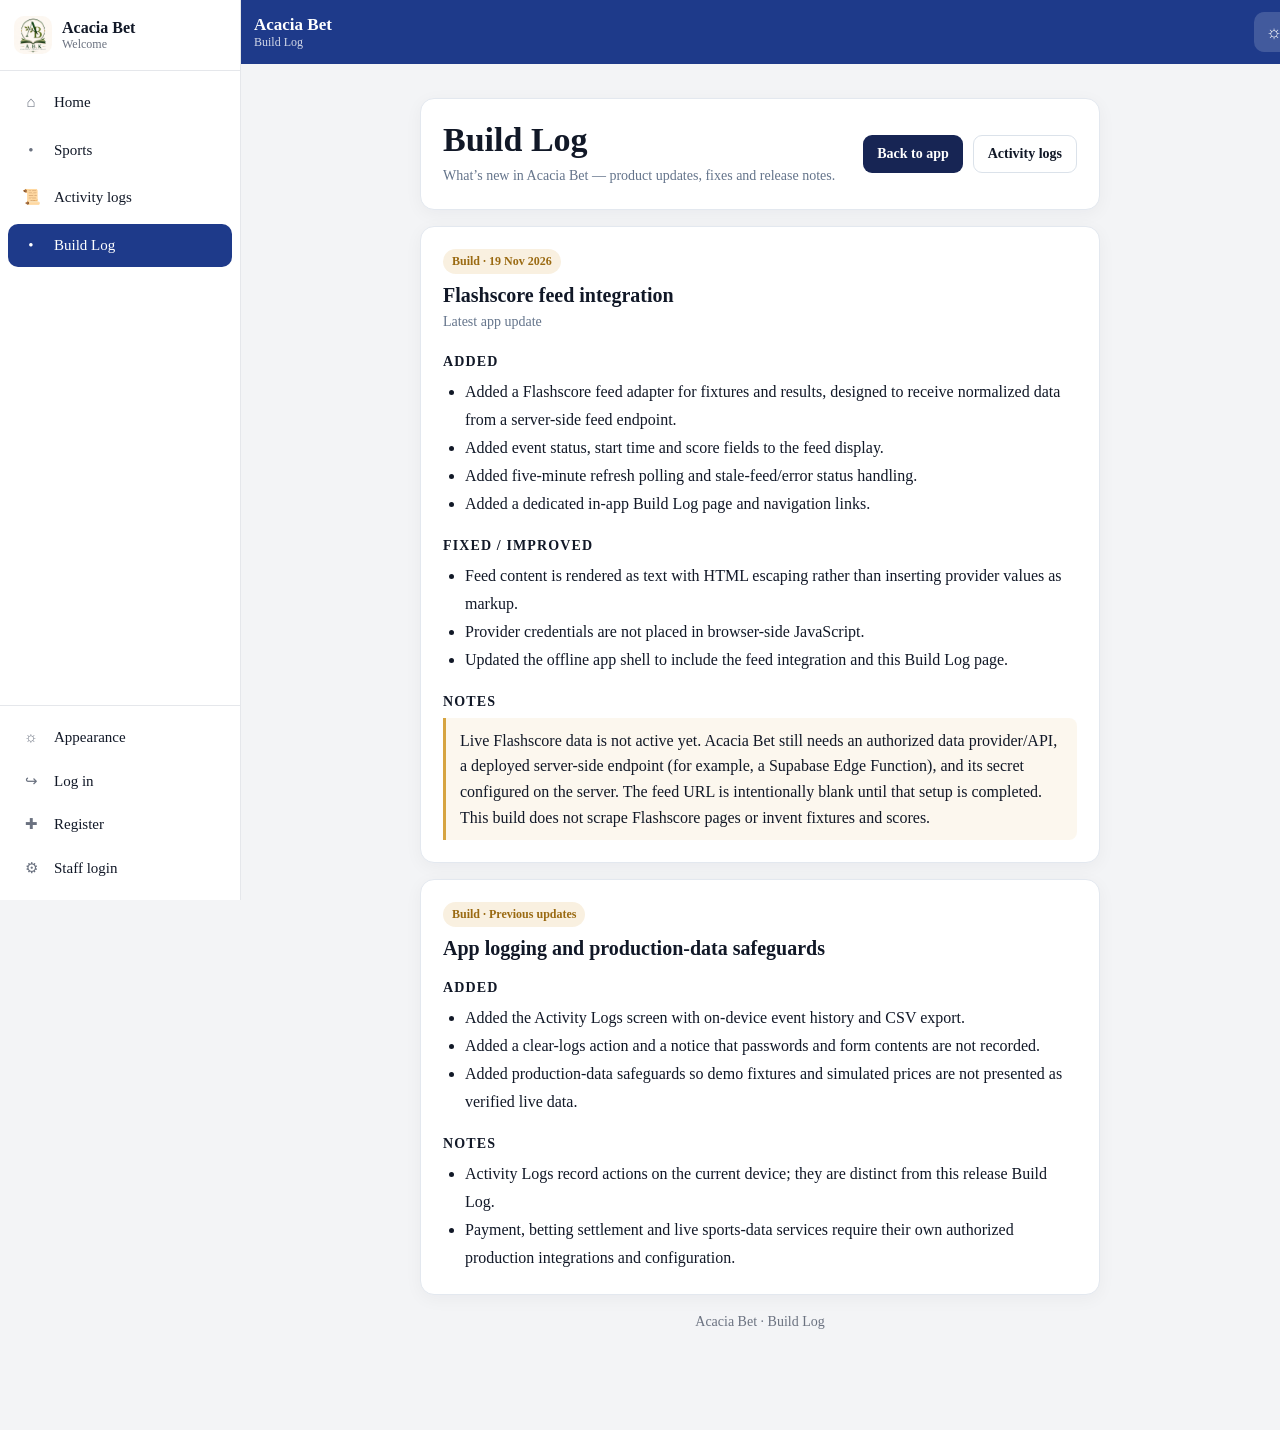
==== commit 1cc50db6: "Add files via upload" ====
--- a/build-log.html
+++ b/build-log.html
@@ -15,6 +15,8 @@
 .build-note{border-left:3px solid #d6a441;padding:10px 14px;background:rgba(214,164,65,.09);border-radius:0 8px 8px 0;line-height:1.6}
 @media(max-width:600px){.build-shell{margin:18px auto;padding:0 14px 32px}.build-top,.build-entry{padding:17px}}
 </style><script src="acacia-appearance.js" data-app="bet"></script>
+<link rel="stylesheet" href="acacia-stock-skin.css">
+<script src="acacia-stock-shell.js" data-app="bet" data-icon="icon-192.png" defer></script>
 </head>
 <body>
 <header><div class="header-inner"><a class="wordmark" href="index.html" style="text-decoration:none;color:inherit">Acacia<span>Bets</span></a><nav class="primary-nav"><a href="index.html">Home</a><a href="index.html#fixtures">Sports</a><a href="logs.html">Activity logs</a><a class="active" href="build-log.html">Build Log</a></nav></div></header>
--- a/acacia-stock-skin.css
+++ b/acacia-stock-skin.css
@@ -0,0 +1,85 @@
+/* Acacia Stock Count look for Acacia Bet and Acacia Rides: same tokens, top bar, sidebar, cards, buttons and inputs. */
+html{--s-bg:#f3f4f6;--s-card:#fff;--s-ink:#111827;--s-mute:#6b7280;--s-line:#e5e7eb;--s-ok:#15803d;--s-bad:#b91c1c;--s-warn:#b45309;--s-okbg:#f0fdf4;--s-badbg:#fef2f2;--s-warnbg:#fffbeb}
+html[data-acx-theme=dark]{--s-bg:#0b1020;--s-card:#151b2e;--s-ink:#e5e7eb;--s-mute:#9ca3af;--s-line:#27304a;--s-ok:#4ade80;--s-bad:#f87171;--s-warn:#fbbf24;--s-okbg:#10281a;--s-badbg:#2c1517;--s-warnbg:#2b2210}
+html body.acx-stock{--pri:var(--acx-pri,#1e3a8a);--pri2:var(--acx-pri2,#1d4ed8);
+  --bg:var(--s-bg)!important;--bg-alt:var(--s-bg)!important;--surface:var(--s-card)!important;--surface-alt:var(--s-bg)!important;--text:var(--s-ink)!important;--line:var(--s-line)!important;
+  background:var(--s-bg)!important;color:var(--s-ink)!important;margin:0;min-height:100vh}
+body.acx-stock *{-webkit-tap-highlight-color:transparent}
+/* original site header is replaced by the Stock top bar and sidebar */
+body.acx-stock header,body.acx-stock .site-header,body.acx-stock > .demo-banner-wrap{display:none!important}
+body.acx-stock > *:not(.acx-top):not(.acx-side):not(.acx-scrim):not(#acx-root):not(script):not(style):not(link):not(.demo-banner):not(.toast):not(#toast):not(#aiChatBox):not(.ai-chat-btn):not(.modal-overlay):not(.modal-backdrop){max-width:680px;margin-left:auto;margin-right:auto;width:100%}
+body.acx-stock .demo-banner{background:var(--s-warn)!important;color:#fff!important;text-align:center;font-size:13px;padding:4px 10px;font-weight:400}
+body.acx-stock .acx-top{position:sticky;top:0;z-index:30;background:var(--pri);color:#fff;padding:12px 14px;padding-top:calc(12px + env(safe-area-inset-top,0px));display:flex;align-items:center;gap:10px;max-width:none;width:100%}
+body.acx-stock .acx-top h1{font-size:17px;margin:0;flex:1;line-height:1.2;color:#fff;font-family:inherit}
+body.acx-stock .acx-top small{display:block;font-weight:400;opacity:.8;font-size:12px}
+body.acx-stock .ib{background:rgba(255,255,255,.16);border:0;color:#fff;border-radius:10px;min-width:40px;height:40px;font-size:18px;padding:0 10px;cursor:pointer}
+body.acx-stock .acx-side{position:fixed;top:0;left:0;bottom:0;width:250px;max-width:82%;background:var(--s-card);color:var(--s-ink);border-right:1px solid var(--s-line);z-index:40;display:flex;flex-direction:column;transform:translateX(-100%);transition:transform .2s;padding-top:env(safe-area-inset-top,0px)}
+body.acx-stock .acx-side.open{transform:none}
+body.acx-stock .acx-scrim{position:fixed;inset:0;background:rgba(0,0,0,.45);z-index:35;display:none}body.acx-stock .acx-scrim.on{display:block}
+body.acx-stock .sh{display:flex;align-items:center;gap:10px;padding:16px 14px;border-bottom:1px solid var(--s-line)}
+body.acx-stock .sh img{width:38px;height:38px;border-radius:10px}body.acx-stock .sh b{display:block;font-size:16px}body.acx-stock .sh small{display:block;color:var(--s-mute);font-size:12px}
+body.acx-stock .acx-side nav{flex:1;padding:10px 8px;display:flex;flex-direction:column;gap:4px;overflow-y:auto;overscroll-behavior:contain}
+body.acx-stock .nav{display:flex;align-items:center;gap:12px;width:100%;text-align:left;border:0;background:transparent;border-radius:10px;padding:12px;font-size:15px;color:var(--s-ink);cursor:pointer;font-family:inherit}
+body.acx-stock .nav span{width:22px;text-align:center;color:var(--s-mute)}
+body.acx-stock .nav.on{background:var(--pri);color:#fff}body.acx-stock .nav.on span{color:#fff}
+body.acx-stock .sf{border-top:1px solid var(--s-line);padding:10px 8px calc(10px + env(safe-area-inset-bottom,0px))}
+body.acx-stock .nav.out,body.acx-stock .nav.out span{color:var(--s-bad)}
+body.acx-stock .sf .mute{color:var(--s-mute);font-size:13px;margin:0 12px 8px}
+@media (min-width:900px){body.acx-stock{padding-left:240px}body.acx-stock .acx-side{transform:none;width:240px}body.acx-stock .acx-scrim,body.acx-stock .acx-scrim.on{display:none}body.acx-stock .acx-top #acxMenu{display:none}}
+
+/* ---- cards, buttons, inputs, headings (shared) ---- */
+body.acx-stock h1,body.acx-stock h2,body.acx-stock h3{font-family:inherit;color:var(--s-ink)}
+body.acx-stock .card,body.acx-stock .service-card,body.acx-stock .food-card,body.acx-stock .booking-card,body.acx-stock .testimonial-card,body.acx-stock .faq-item,
+body.acx-stock .dashboard-card,body.acx-stock .dashboard-panel,body.acx-stock .promo-card,body.acx-stock .wallet-card,body.acx-stock .live-card,body.acx-stock .snapshot-card,body.acx-stock .rg-card,
+body.acx-stock .chart-panel,body.acx-stock .bet-panel,body.acx-stock .market-group,body.acx-stock .fixture,body.acx-stock .auth-container,body.acx-stock .modal,body.acx-stock .slip-panel{
+  background:var(--s-card)!important;color:var(--s-ink)!important;border:1px solid var(--s-line)!important;border-radius:14px!important;box-shadow:none!important}
+body.acx-stock .dashboard-panel,body.acx-stock .dashboard-card,body.acx-stock .service-card,body.acx-stock .food-card,body.acx-stock .booking-card,body.acx-stock .testimonial-card,body.acx-stock .faq-item{padding:14px;margin-bottom:12px}
+body.acx-stock .dashboard-panel h2,body.acx-stock .section-head h2,body.acx-stock .section-title h2,body.acx-stock .booking-card h2{font-size:14px!important;margin:0 0 10px;color:var(--s-mute)!important;text-transform:uppercase;letter-spacing:.04em;font-weight:700}
+body.acx-stock .section-head{display:block!important;margin:14px 14px 8px}
+body.acx-stock .section-note,body.acx-stock p,body.acx-stock .muted,body.acx-stock .mute{color:var(--s-mute)}
+body.acx-stock label{display:block;font-size:13px;color:var(--s-mute);margin:10px 0 4px}
+body.acx-stock input:not([type=checkbox]):not([type=radio]):not([type=range]),body.acx-stock select,body.acx-stock textarea{width:100%;padding:12px;border:1px solid var(--s-line)!important;border-radius:10px!important;background:var(--s-card)!important;color:var(--s-ink)!important;font-size:16px;font-family:inherit}
+body.acx-stock .btn-gold,body.acx-stock .primary-btn,body.acx-stock .auth-button,body.acx-stock .find-btn,body.acx-stock .quick-btn,body.acx-stock .request-btn,body.acx-stock .btn-register,body.acx-stock .btn-lg,body.acx-stock .place-bet,body.acx-stock .trade-btn.buy,body.acx-stock .bet-action,body.acx-stock .form-submit{
+  background:var(--pri)!important;color:#fff!important;border:0!important;border-radius:12px!important;padding:14px;font-weight:700;font-size:16px;box-shadow:none!important;cursor:pointer}
+body.acx-stock .btn,body.acx-stock .btn-ghost,body.acx-stock .secondary-btn,body.acx-stock .btn-login,body.acx-stock .btn-sm{border-radius:12px!important;font-weight:700;box-shadow:none!important}
+body.acx-stock .btn:not(.btn-gold):not(.btn-lg),body.acx-stock .btn-ghost,body.acx-stock .secondary-btn,body.acx-stock .btn-login{background:transparent!important;color:var(--pri2)!important;border:1px solid var(--s-line)!important}
+body.acx-stock .tabs button,body.acx-stock .tab,body.acx-stock .modal-tab,body.acx-stock .wallet-tab,body.acx-stock .auth-tab,body.acx-stock .tf-chip{border:1px solid var(--s-line)!important;background:var(--s-card)!important;color:var(--s-ink)!important;border-radius:10px!important}
+body.acx-stock .tabs button.on,body.acx-stock .tab.active,body.acx-stock .modal-tab.active,body.acx-stock .wallet-tab.active,body.acx-stock .auth-tab.active,body.acx-stock .tf-chip.active{background:var(--pri)!important;color:#fff!important;border-color:var(--pri)!important}
+body.acx-stock .pill,body.acx-stock .status,body.acx-stock .tag{font-size:12px;border-radius:99px;padding:3px 9px;background:var(--s-line);color:var(--s-mute)}
+body.acx-stock .activity-item,body.acx-stock .odds-row,body.acx-stock .rc-row,body.acx-stock .mt-row{border-bottom:1px solid var(--s-line);background:transparent!important}
+body.acx-stock .odds-btn,body.acx-stock .odd-btn{border:1px solid var(--s-line)!important;background:var(--s-card)!important;color:var(--pri2)!important;border-radius:10px!important;font-weight:700}
+body.acx-stock .odds-btn.selected,body.acx-stock .odd-btn.selected,body.acx-stock .odds-btn.active{background:var(--pri)!important;color:#fff!important}
+body.acx-stock .hero{background:none!important;padding:14px!important;min-height:0!important}
+body.acx-stock .hero h1{font-size:22px!important;line-height:1.25}
+body.acx-stock footer{background:transparent!important;border-top:0!important;color:var(--s-mute)!important;font-size:13px;padding:10px 14px 90px!important}
+body.acx-stock footer a{color:var(--s-mute)!important}
+body.acx-stock .back-to-top{display:none!important}
+body.acx-stock .toast{background:#111827!important;color:#fff!important;border-radius:12px}
+
+/* ---- Rides ---- */
+body.acx-stock.page-index .container{max-width:none!important;padding:0 14px!important}
+body.acx-stock.page-index section{padding:8px 0!important;background:transparent!important}
+body.acx-stock .dashboard-wrapper{display:block!important;min-height:0!important;background:transparent!important}
+body.acx-stock .dashboard-sidebar{display:none!important}
+body.acx-stock .dashboard-content{padding:14px!important;margin:0!important;width:100%!important;background:transparent!important}
+body.acx-stock .dashboard-header h1{font-size:17px!important;margin:0 0 10px}
+body.acx-stock .dashboard-cards{display:grid!important;grid-template-columns:1fr 1fr;gap:10px}
+body.acx-stock .food-card,body.acx-stock .service-card{text-align:left}
+body.acx-stock .map-box{border-radius:12px;overflow:hidden}
+
+/* ---- fixes after first look ---- */
+body.acx-stock #acx-fab{display:none!important}
+body.acx-stock .hero p,body.acx-stock .hero-sub,body.acx-stock .hero .eyebrow{color:var(--s-mute)!important}
+body.acx-stock .hero h1,body.acx-stock .hero h1 *{color:var(--s-ink)!important}
+body.acx-stock .promo-card h3,body.acx-stock .promo-card .accent,body.acx-stock .promo-card *[class*="gold"],body.acx-stock .accent{color:var(--pri2)!important}
+body.acx-stock .promo-card p{color:var(--s-mute)!important}
+body.acx-stock .sport-shortcut,body.acx-stock .league-chip{background:var(--s-card)!important;color:var(--s-ink)!important;border:1px solid var(--s-line)!important;border-radius:12px!important}
+body.acx-stock .sport-shortcut.active,body.acx-stock .sport-shortcut.on,body.acx-stock .league-chip.active{background:var(--pri)!important;color:#fff!important;border-color:var(--pri)!important}
+body.acx-stock .sport-shortcut *,body.acx-stock .league-chip *{color:inherit!important}
+body.acx-stock .live-card,body.acx-stock .hero-inner > *{background-image:none!important}
+
+/* keep the sidebar compact whatever the site's own nav styles say */
+body.acx-stock .acx-side nav{display:flex!important;flex-direction:column!important;justify-content:flex-start!important;align-items:stretch!important;height:auto!important;min-height:0!important;position:static!important;background:transparent!important;border:0!important;box-shadow:none!important;padding:10px 8px!important;margin:0!important;max-width:none!important;gap:4px}
+body.acx-stock .acx-side .nav{flex:none!important;height:auto!important;min-height:0!important;margin:0!important;line-height:1.3}
+body.acx-stock .acx-side .sf{flex:none}
+body.acx-stock .acx-side{z-index:100001}body.acx-stock .acx-scrim{z-index:100000}
